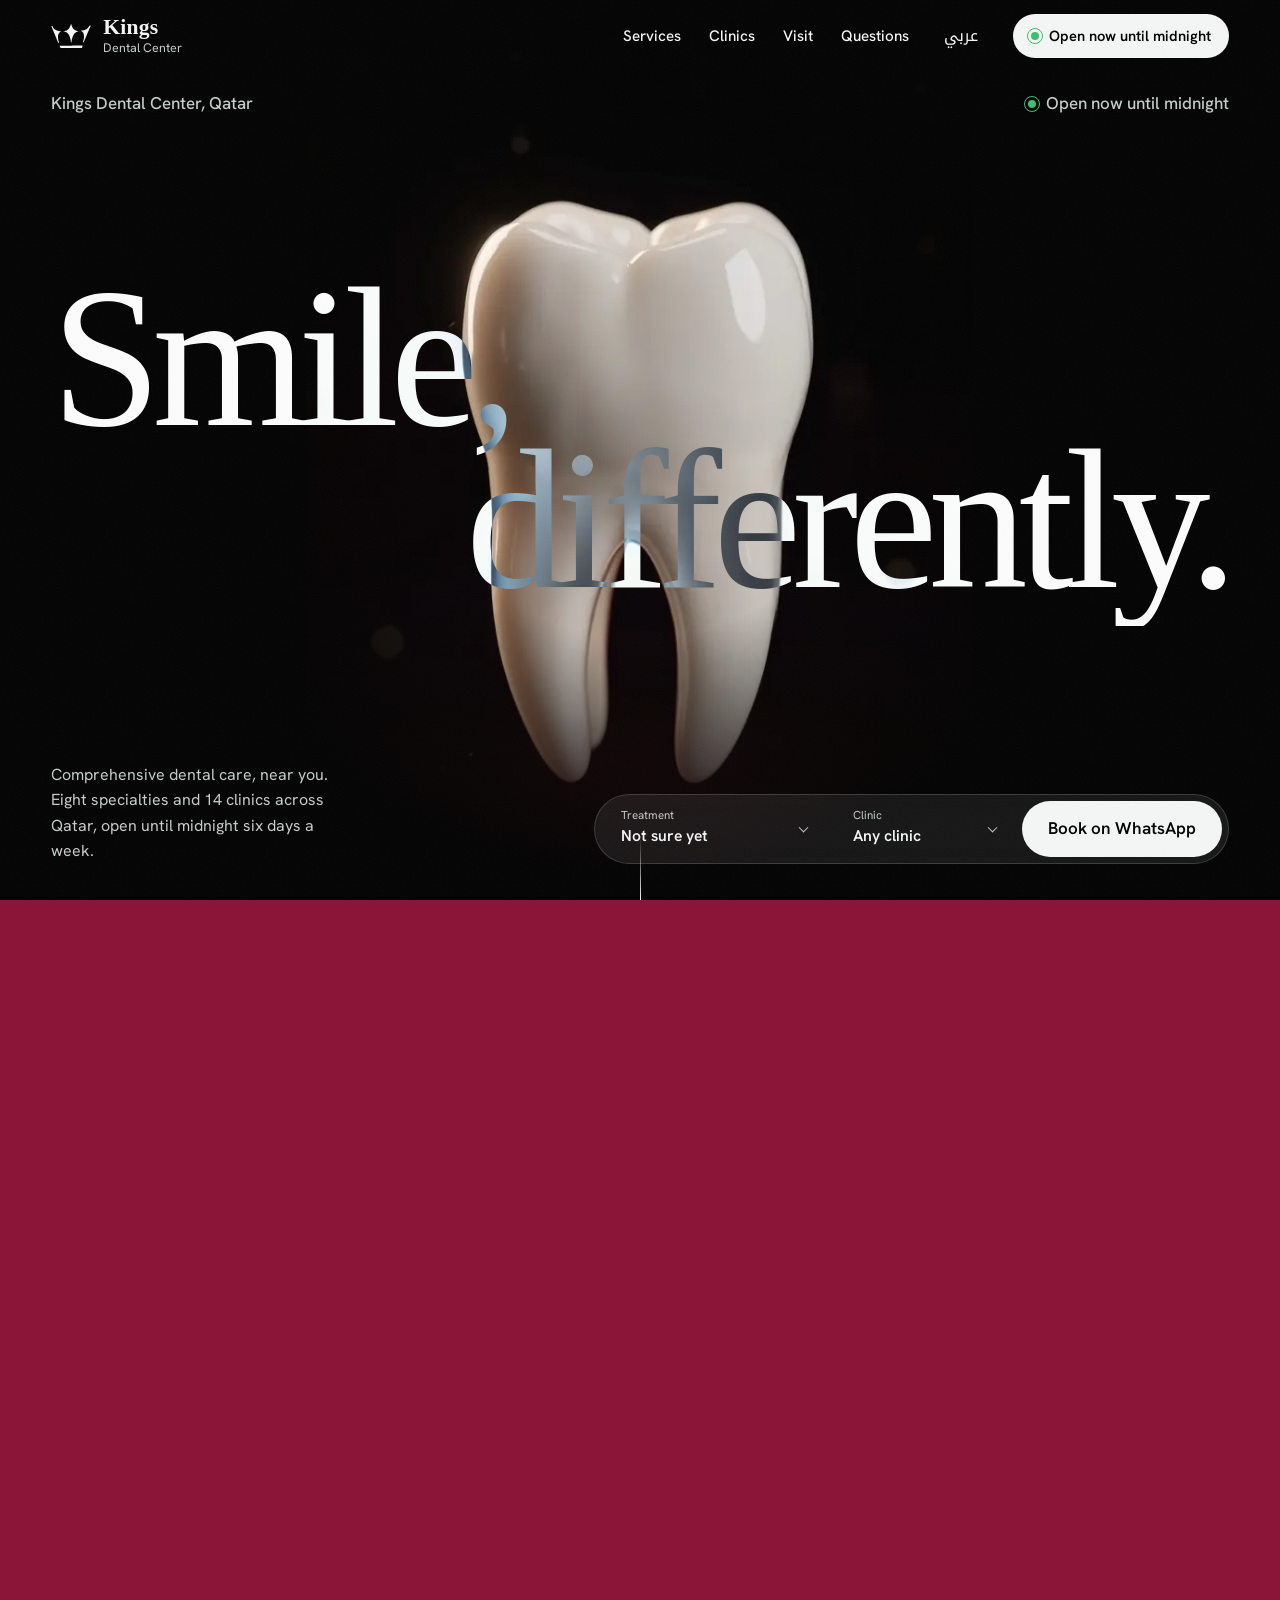
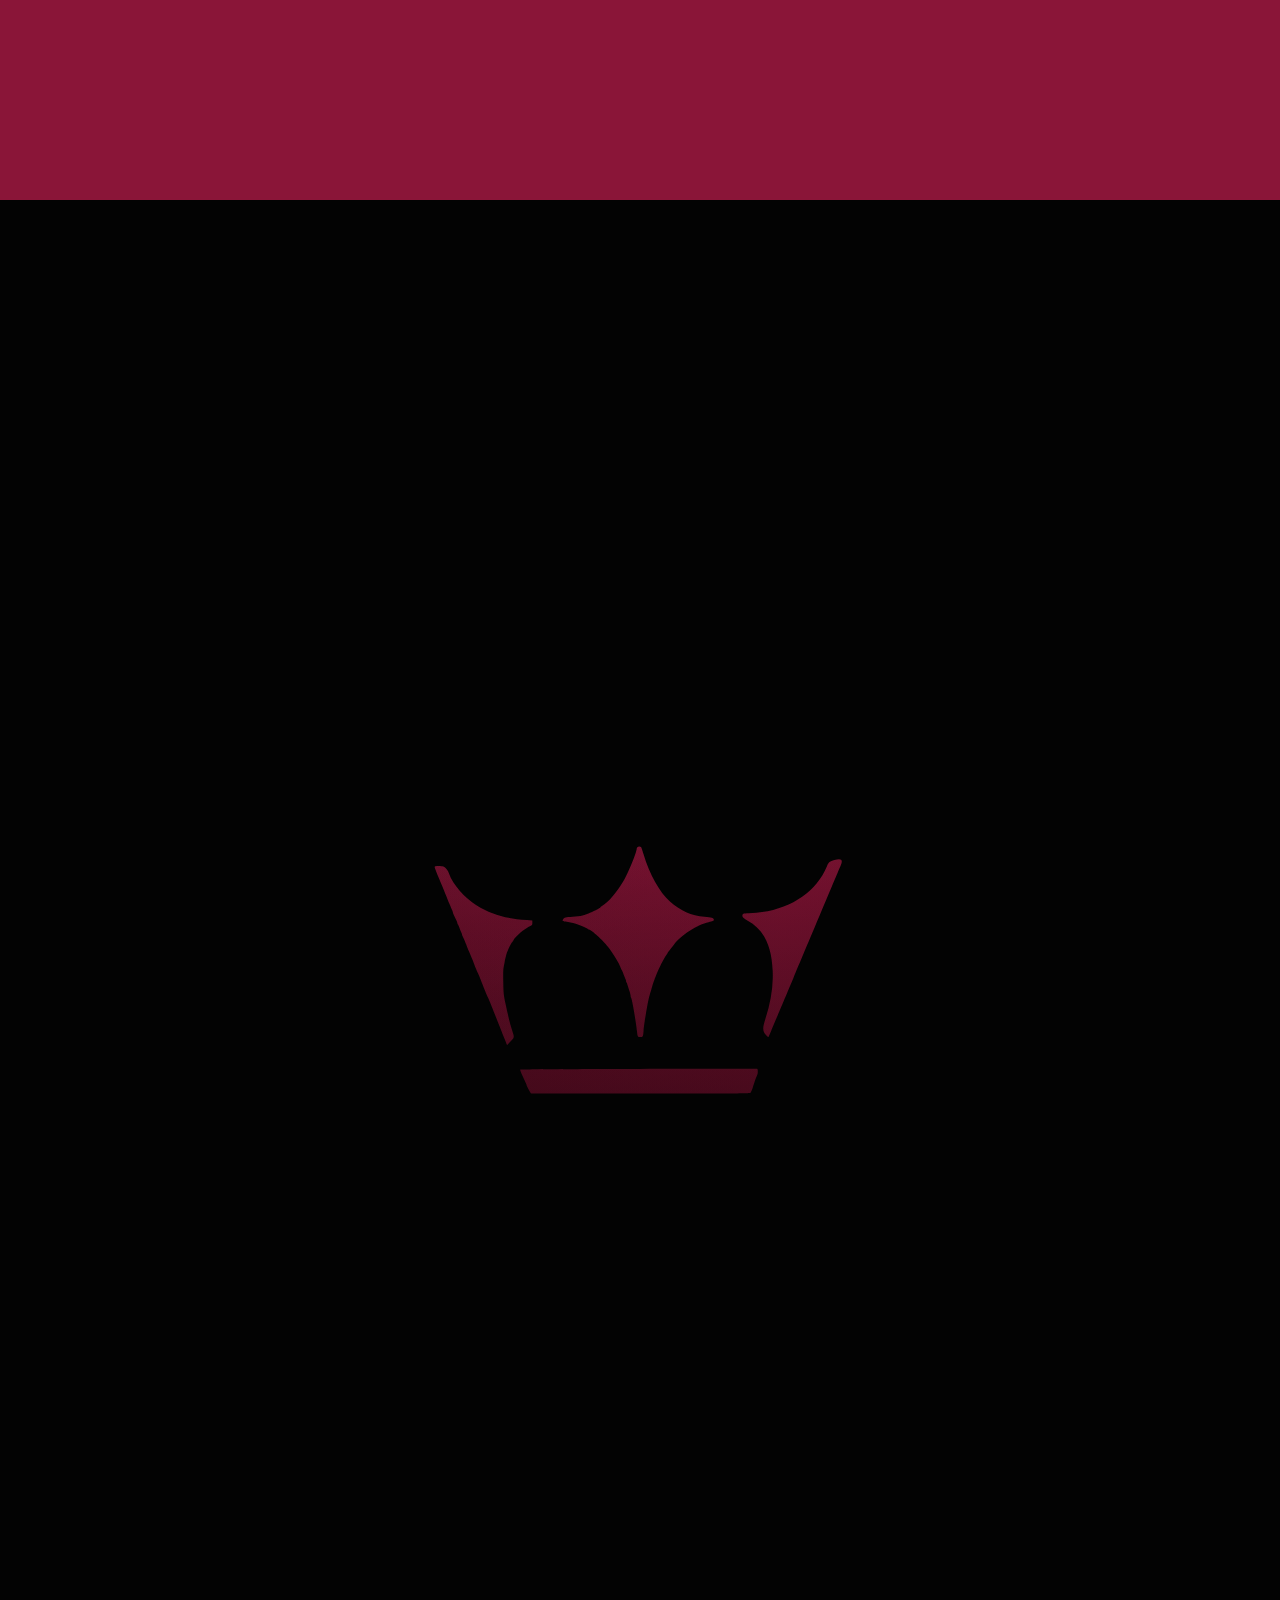
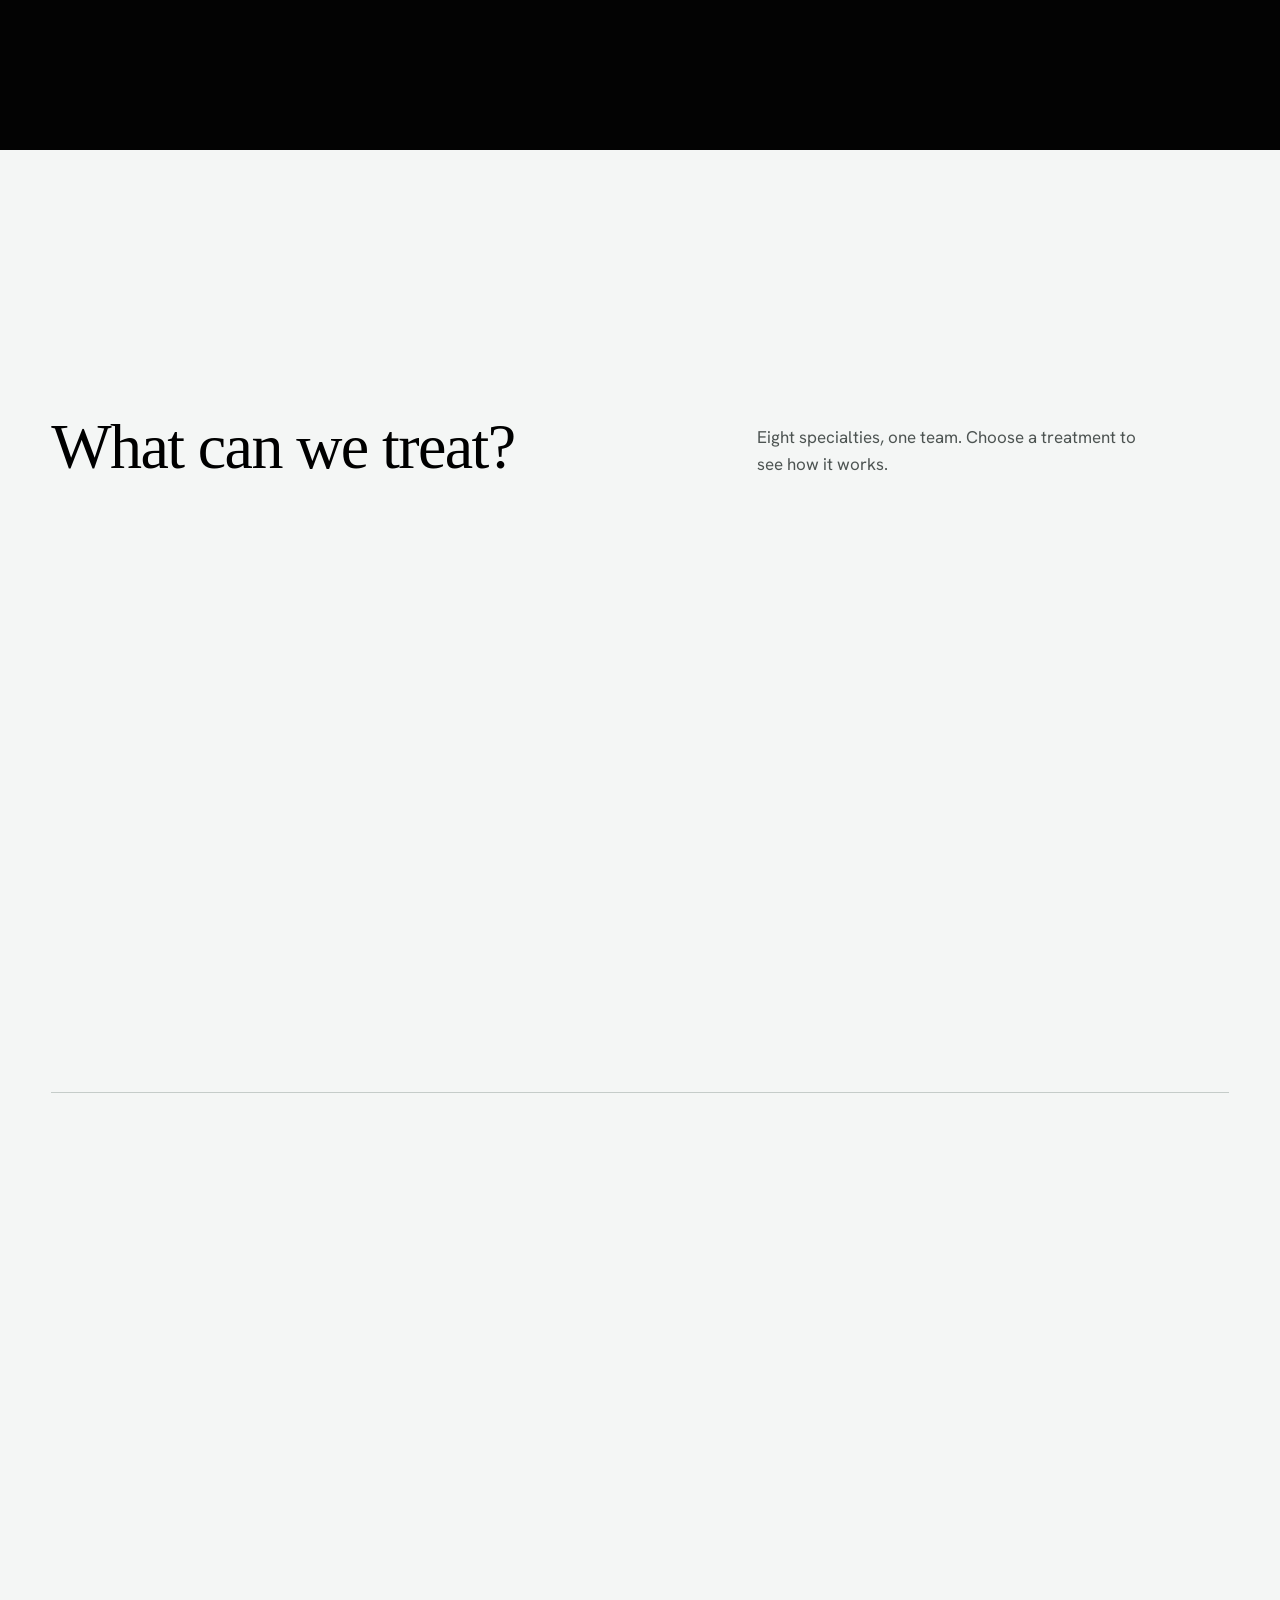
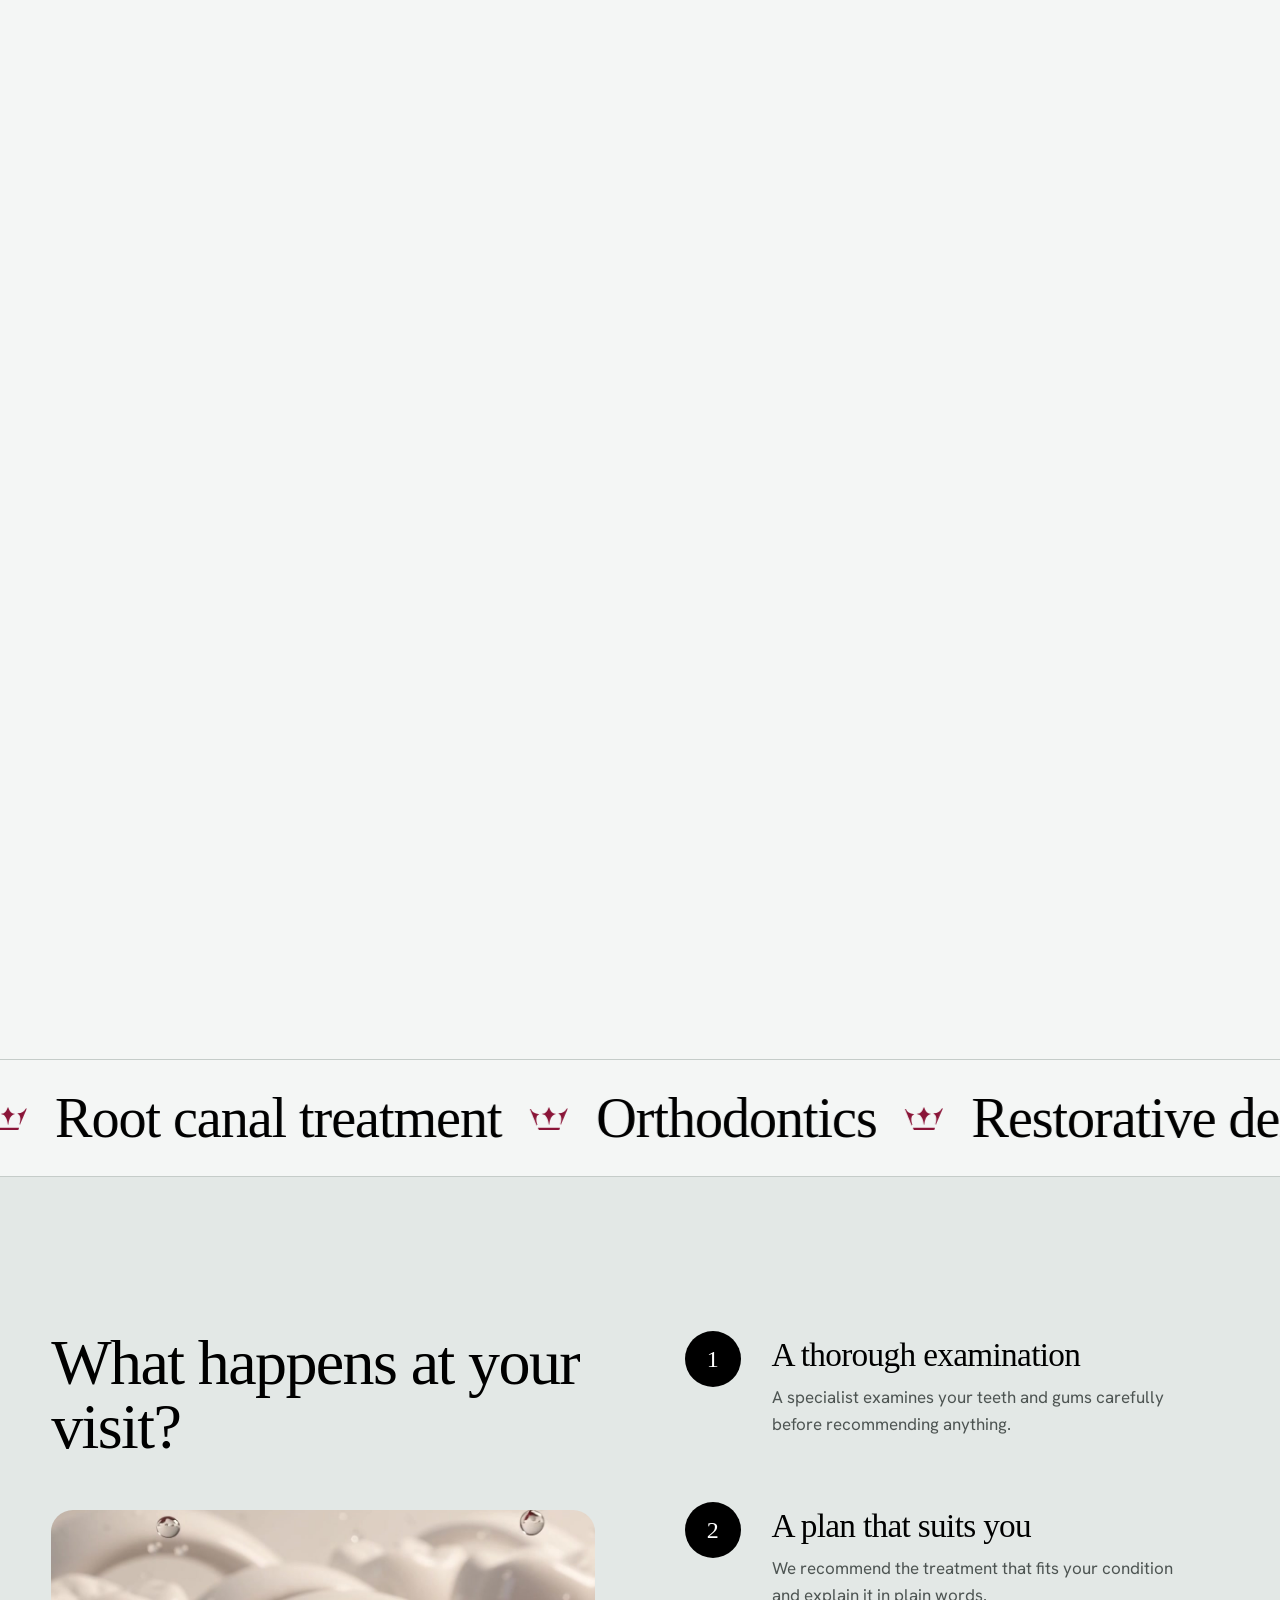
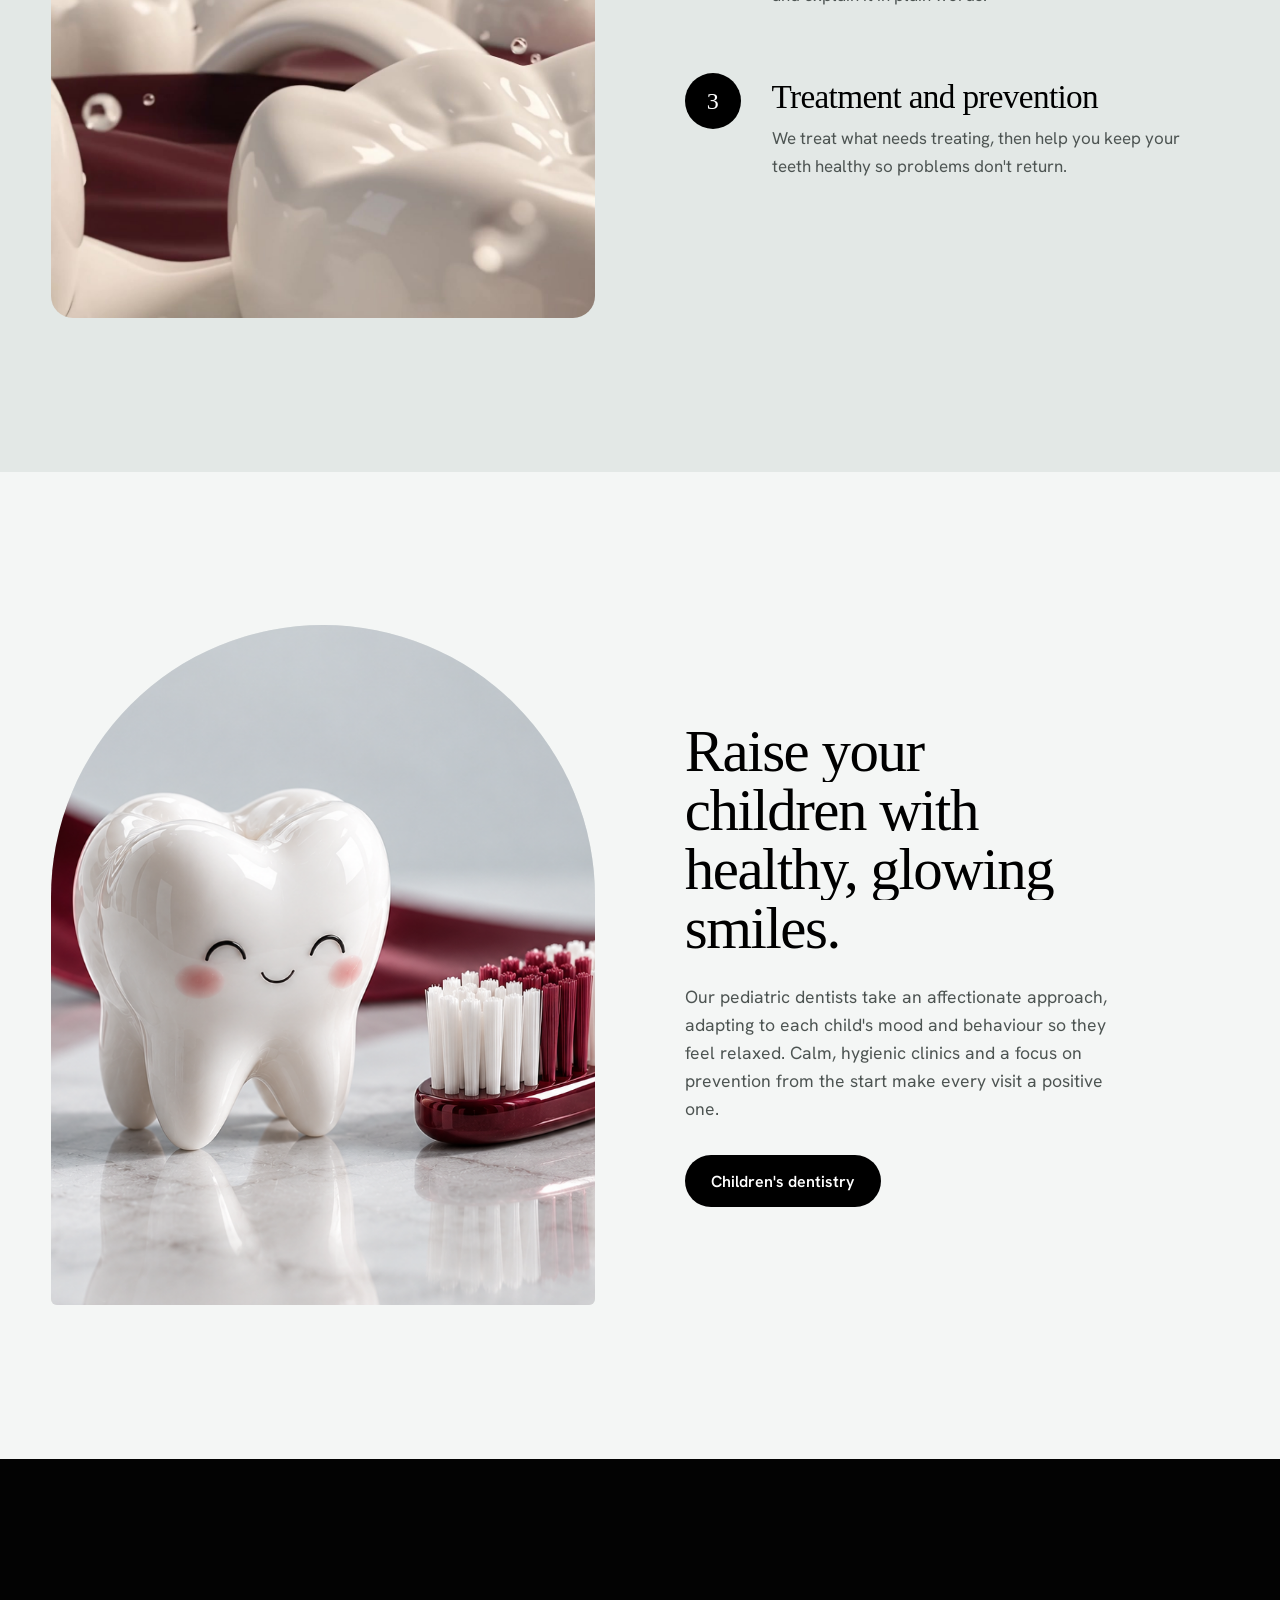
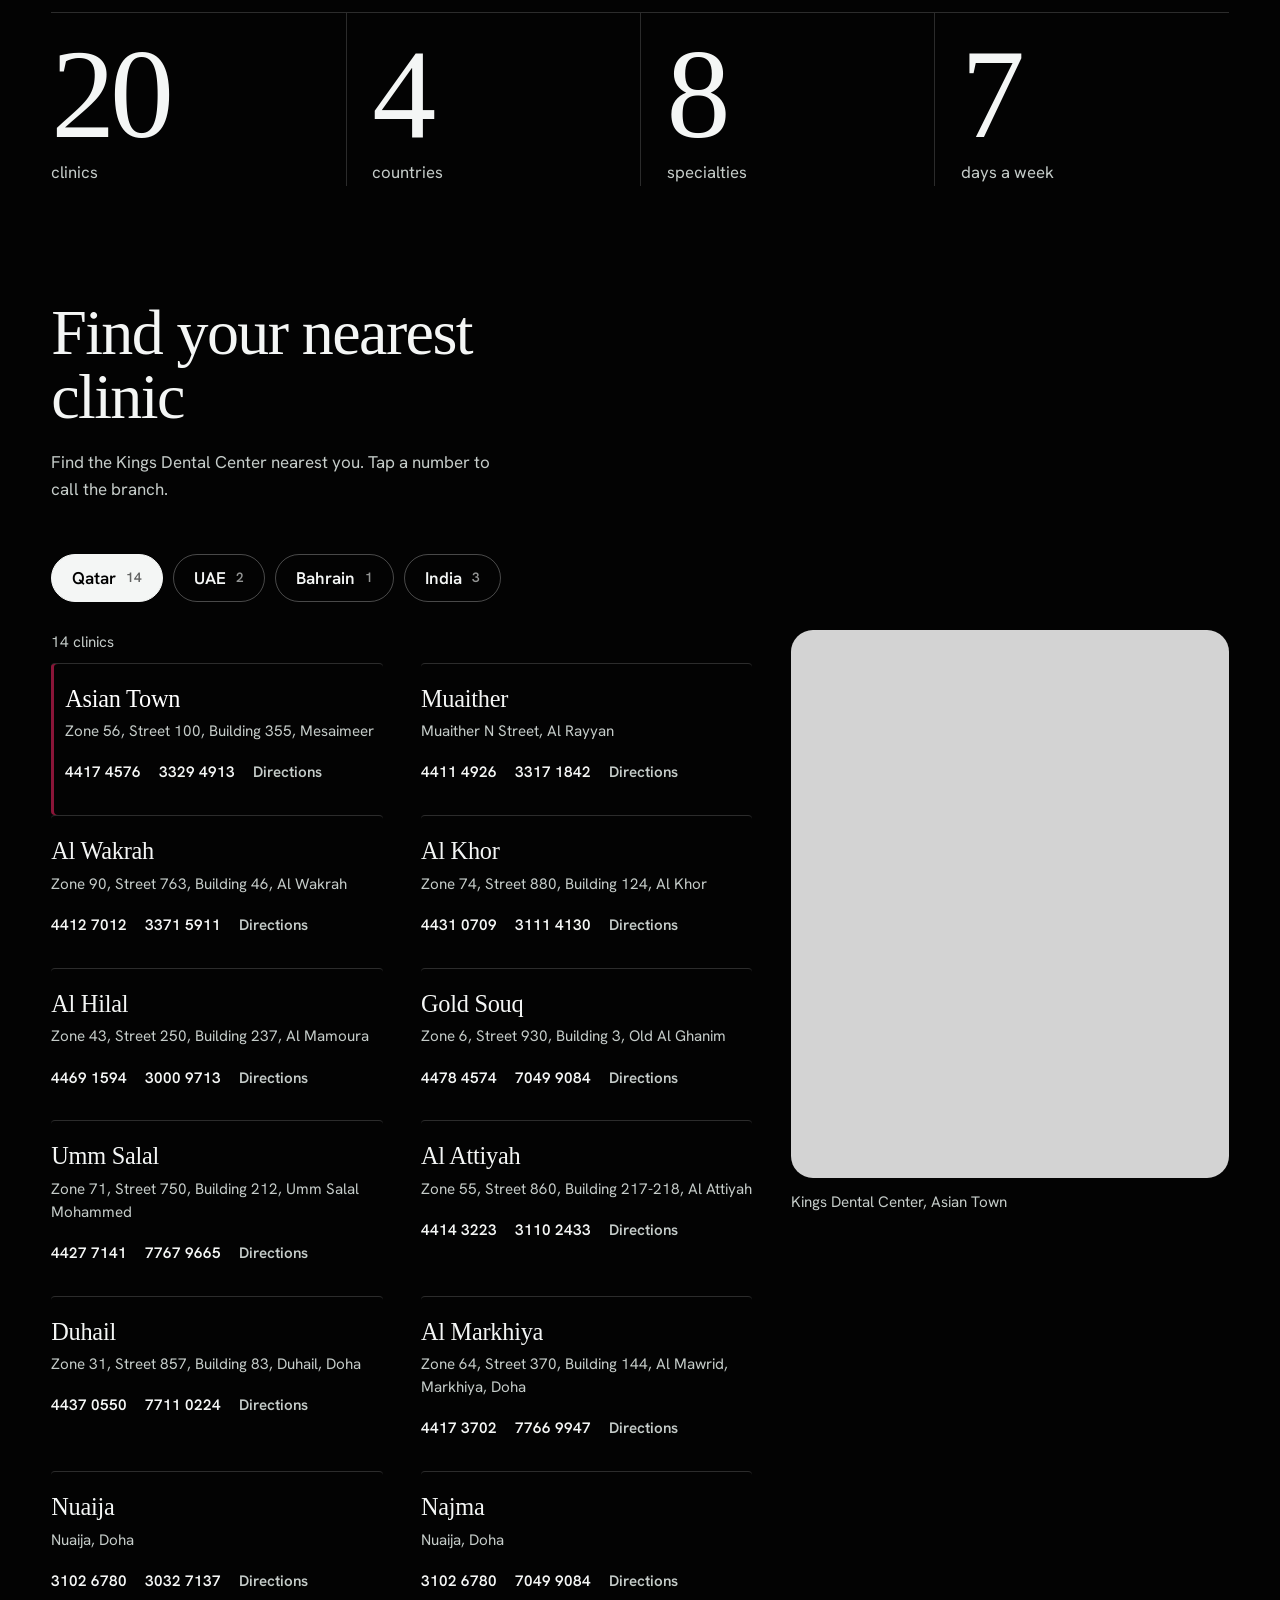
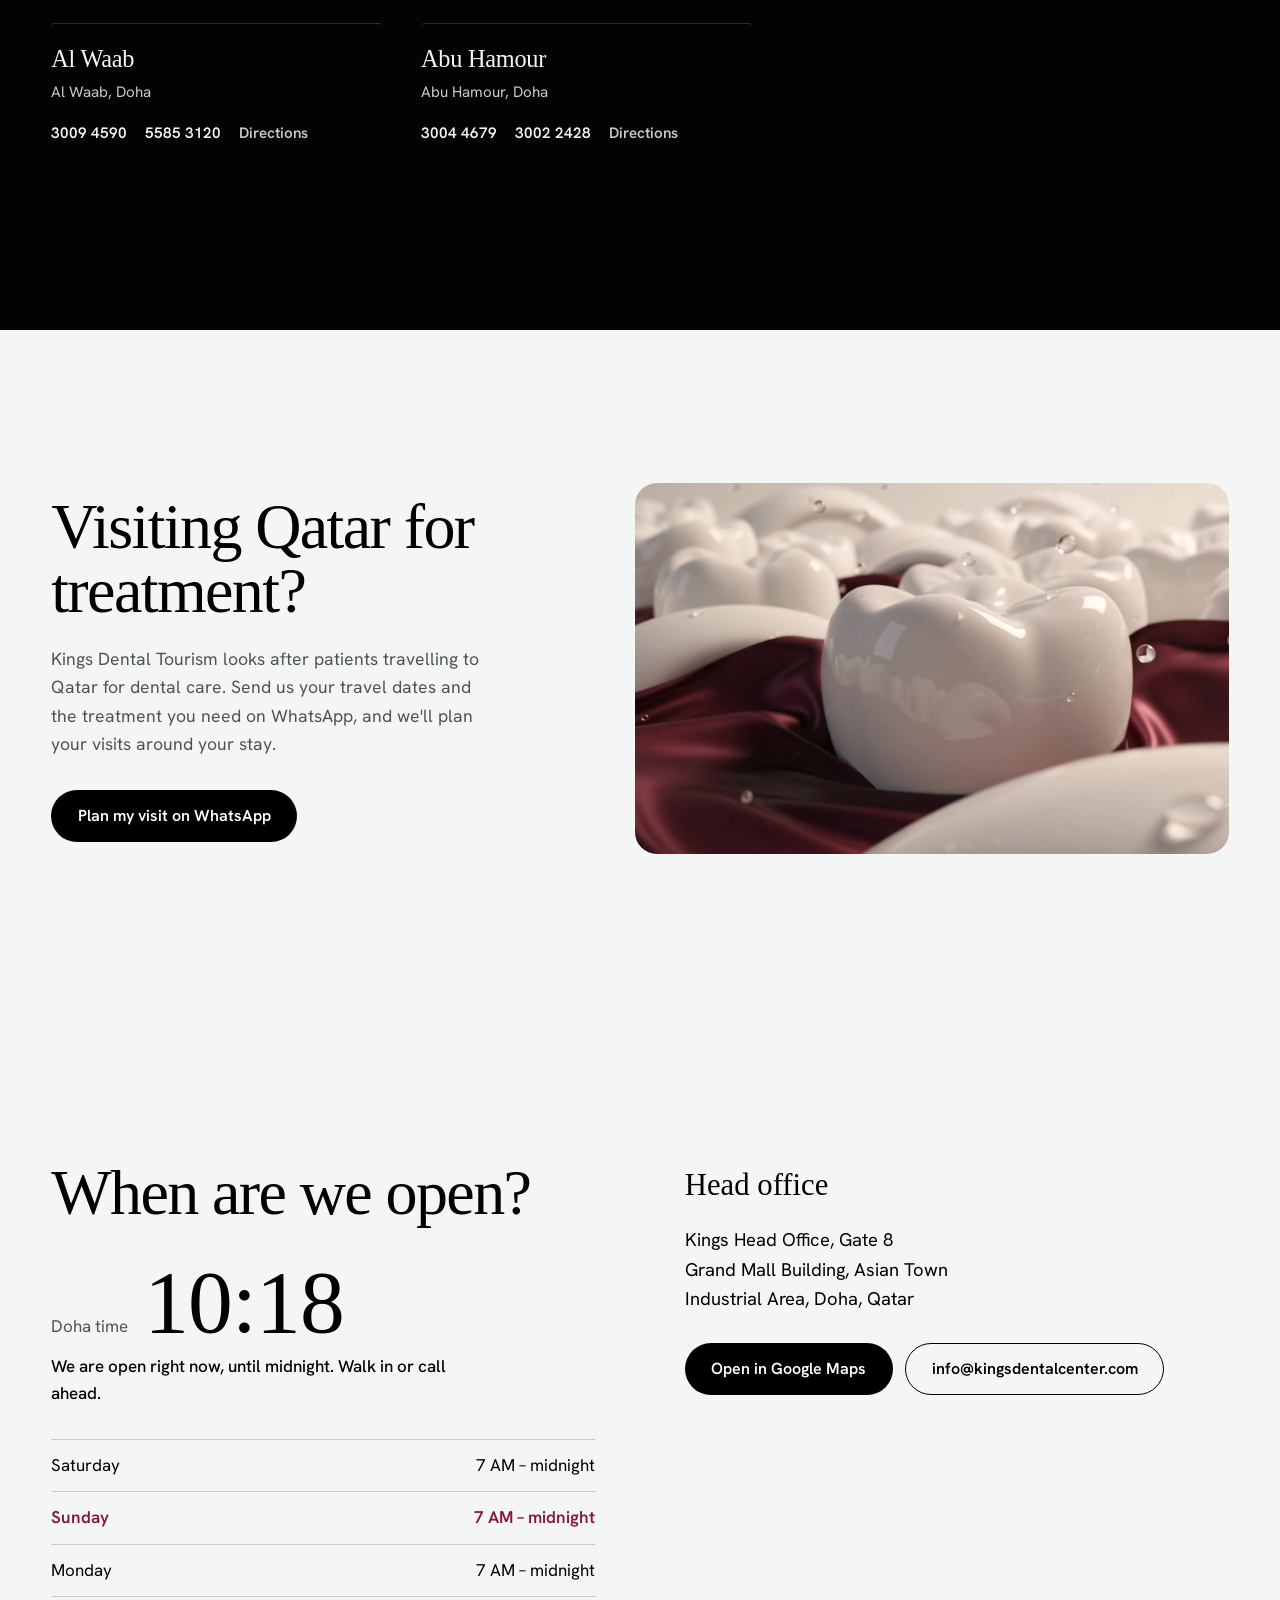
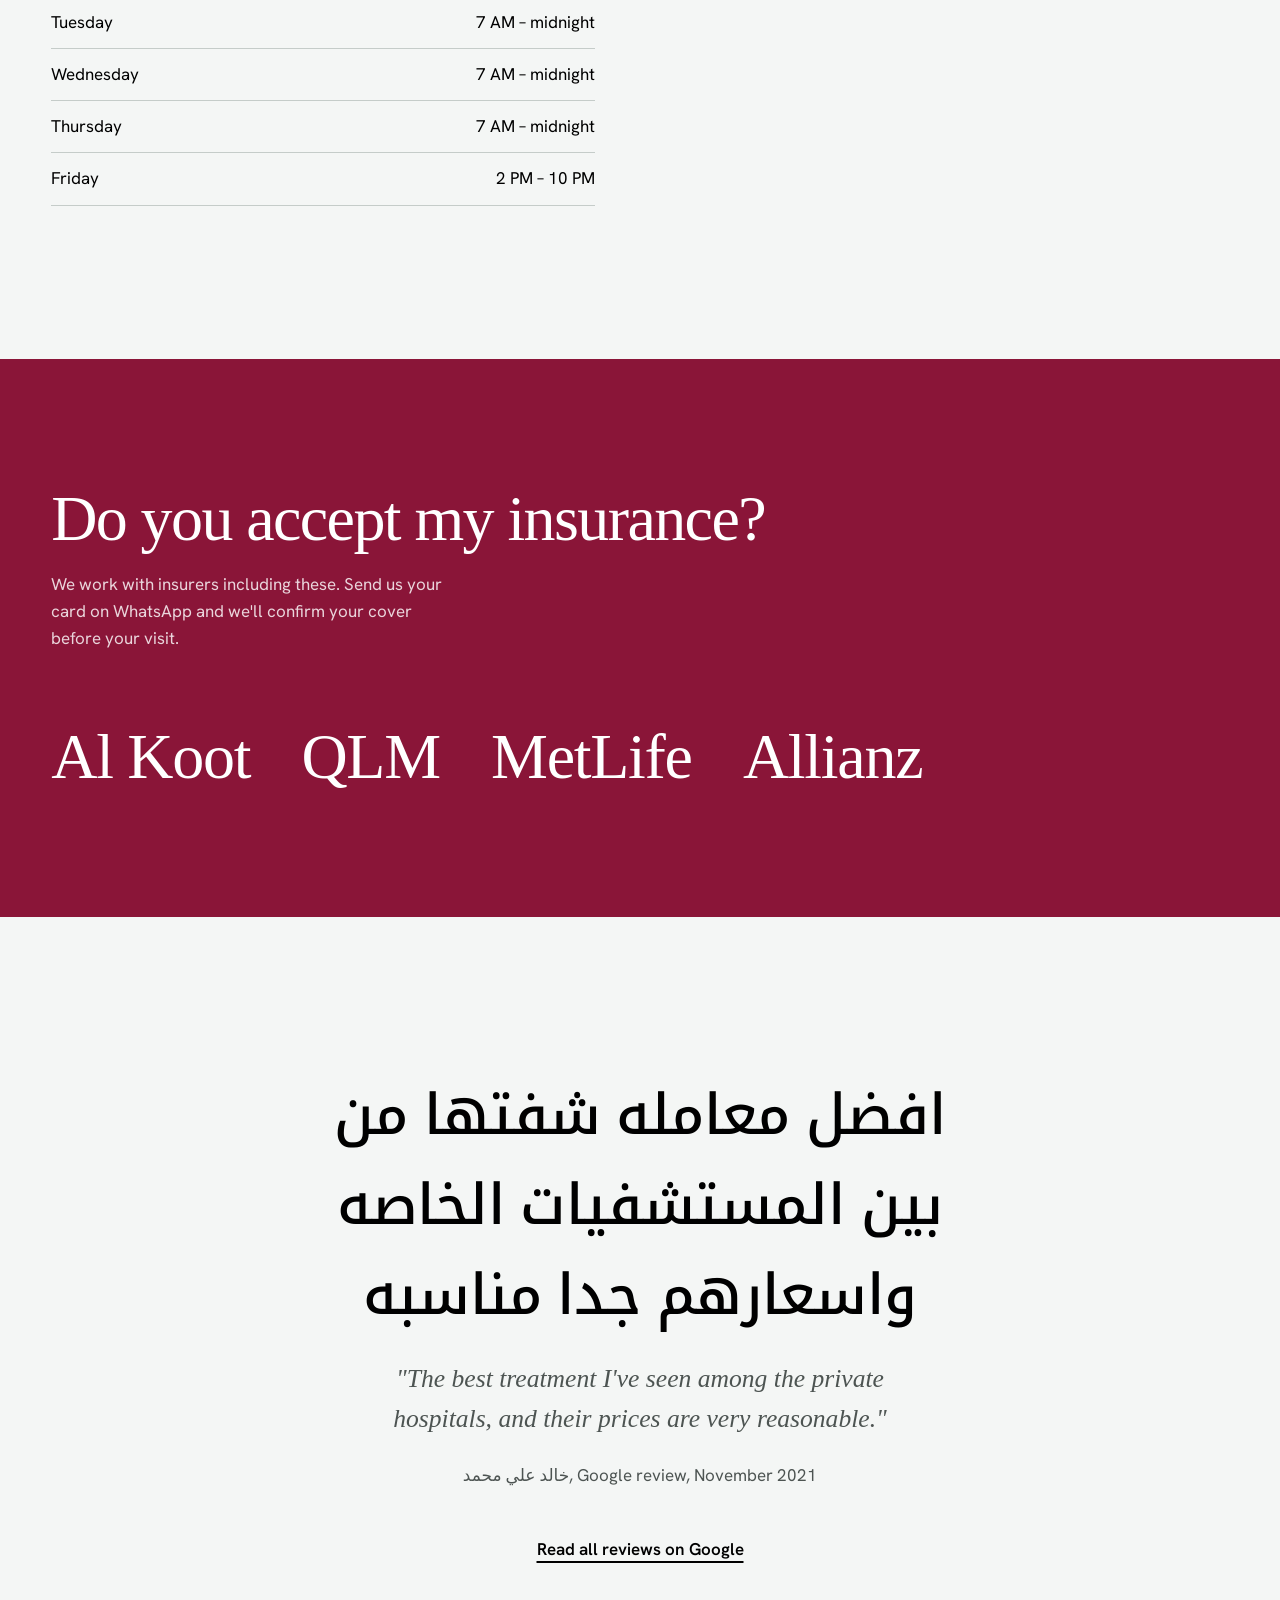
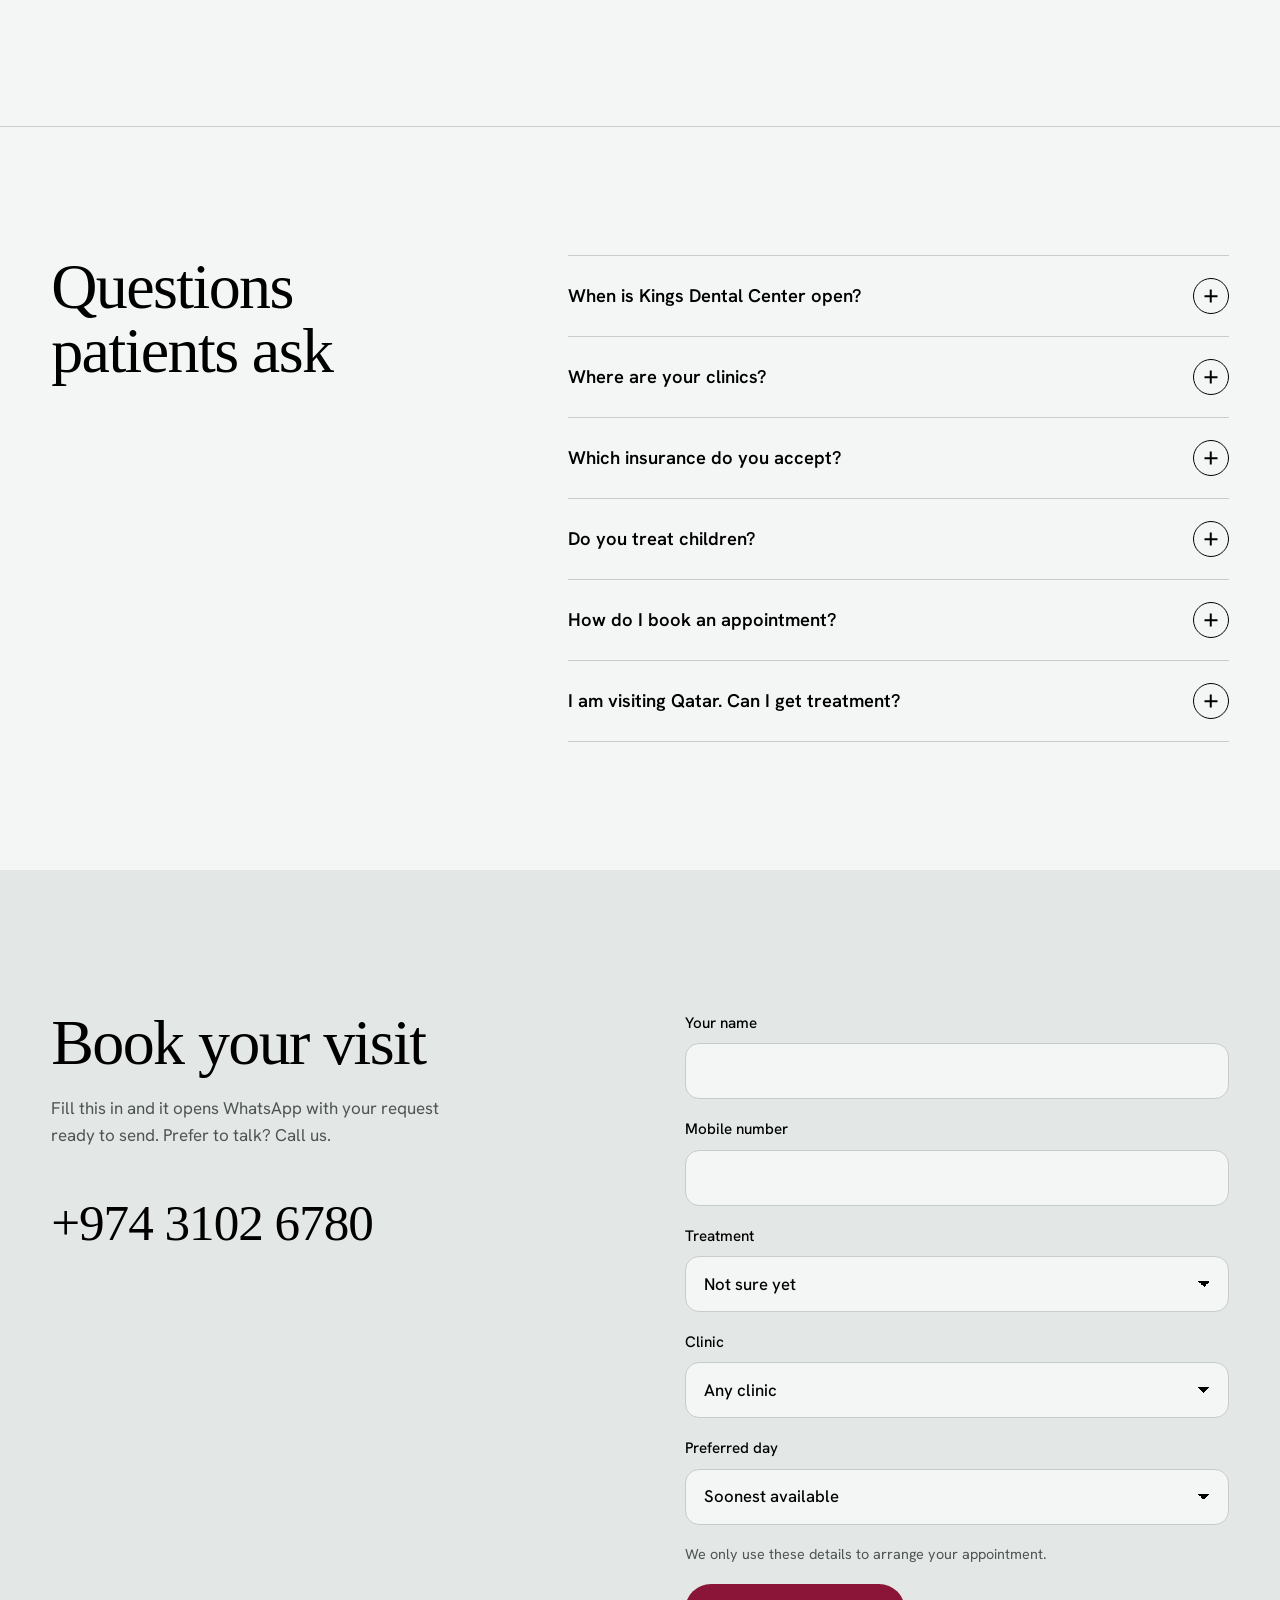
==== site/index.html @ 64ef90d0 "Cinematic scroll hero, menu, page transitions and new sections - Hero: tooth turns frame-by-frame wi" ====
<!doctype html>
<html lang="en" dir="ltr">
<head>
<meta charset="utf-8">
<meta name="viewport" content="width=device-width, initial-scale=1, viewport-fit=cover">
<title>Kings Dental Center | Dental Clinics in Doha, Qatar</title>
<meta name="description" content="Kings Dental Center: 14 dental clinics across Qatar for root canal, orthodontics, implants, gum, cosmetic, children&#x27;s and preventive care. Open until midnight.">
<link rel="canonical" href="https://kingsdentalcenter.com/">
<meta name="theme-color" content="#F4F6F5">
<meta property="og:title" content="Kings Dental Center | Dental Clinics in Doha, Qatar">
<meta property="og:description" content="Kings Dental Center: 14 dental clinics across Qatar for root canal, orthodontics, implants, gum, cosmetic, children&#x27;s and preventive care. Open until midnight.">
<meta property="og:image" content="https://kingsdentalcenter.com/assets/img/og.jpg">
<meta property="og:type" content="website">
<link rel="icon" href="assets/logo/crown.svg" type="image/svg+xml">
<link rel="preload" href="fonts/bodoni-moda-latin-opsz-normal.woff2" as="font" type="font/woff2" crossorigin>
<link rel="preload" href="fonts/hanken-grotesk-latin-wght-normal.woff2" as="font" type="font/woff2" crossorigin>
<link rel="stylesheet" href="css/fonts.css?v=2c246ac7">
<link rel="stylesheet" href="css/style.css?v=5d440fe4">
<script type="application/ld+json">
{
 "@context": "https://schema.org",
 "@type": "Dentist",
 "name": "Kings Dental Center",
 "url": "https://kingsdentalcenter.com/",
 "telephone": "+974 3102 6780",
 "email": "info@kingsdentalcenter.com",
 "image": "https://kingsdentalcenter.com/assets/img/og.jpg",
 "address": {
  "@type": "PostalAddress",
  "streetAddress": "Kings Head Office, Gate 8, Grand Mall Building, Asian Town, Industrial Area",
  "addressLocality": "Doha",
  "addressCountry": "QA"
 },
 "openingHoursSpecification": [
  {
   "@type": "OpeningHoursSpecification",
   "dayOfWeek": [
    "Saturday",
    "Sunday",
    "Monday",
    "Tuesday",
    "Wednesday",
    "Thursday"
   ],
   "opens": "07:00",
   "closes": "23:59"
  },
  {
   "@type": "OpeningHoursSpecification",
   "dayOfWeek": "Friday",
   "opens": "14:00",
   "closes": "22:00"
  }
 ],
 "sameAs": [
  "https://www.instagram.com/kingsdentalcenter/",
  "https://www.facebook.com/kingsdentalqatar/"
 ]
}
</script>
<script>document.documentElement.classList.add('js');try{if(localStorage.getItem('kdc-lang')==='ar'){document.documentElement.lang='ar';document.documentElement.dir='rtl'}}catch(e){}</script>
</head>
<body data-page="home" data-root="">
<a class="skip" href="#main" data-i18n="skip">Skip to content</a>
<div class="loader" aria-hidden="true"><svg class="loader__crown" viewBox="100 228 815 492"><path d="M 506.200 232.200 C 505.540 232.860, 505 233.992, 505 234.715 C 505 241.959, 488.695 282.016, 478.853 298.952 C 466.573 320.082, 448.019 341.889, 437.949 347.026 C 435.912 348.065, 433.997 349.567, 433.691 350.363 C 432.805 352.672, 407.015 364.705, 398.372 366.841 C 394.042 367.912, 385.325 369.053, 379 369.377 C 364.981 370.096, 361.927 370.883, 360.027 374.265 C 358.055 377.773, 358.189 377.844, 370.117 379.567 C 381.223 381.171, 400.668 387.928, 407.479 392.551 C 409.465 393.898, 411.319 395, 411.599 395 C 415.501 395, 437.967 415.408, 448.257 428.299 C 458.174 440.724, 471.249 462.316, 473.509 470 C 473.914 471.375, 474.738 473.115, 475.341 473.866 C 476.448 475.245, 477.511 477.783, 480.421 486 C 481.297 488.475, 482.461 491.281, 483.007 492.236 C 483.553 493.191, 484 494.852, 484 495.927 C 484 497.002, 484.398 498.128, 484.885 498.429 C 485.371 498.729, 486.019 500.219, 486.323 501.738 C 486.627 503.257, 488.254 508.534, 489.938 513.464 C 491.622 518.393, 493 523.591, 493 525.014 C 493 526.436, 493.411 528.028, 493.914 528.550 C 495.699 530.406, 503.995 577.679, 505.575 595 C 506.477 604.886, 507.127 606, 512 606 C 516.925 606, 517.551 604.882, 518.440 594.500 C 519.969 576.650, 527.400 532.595, 530.417 523.500 C 531.147 521.300, 532.449 517.025, 533.312 514 C 537.986 497.604, 538.195 496.985, 543.995 482.500 C 548.230 471.924, 559.629 449.082, 561.960 446.500 C 562.953 445.400, 564.457 443.150, 565.302 441.500 C 566.146 439.850, 568.786 436.170, 571.169 433.323 C 573.551 430.475, 576.850 426.260, 578.500 423.956 C 591.583 405.685, 625.468 383.710, 646.344 379.957 C 655.280 378.351, 657.196 377.398, 656.818 374.750 C 656.329 371.321, 652.386 370.099, 638.378 369.038 C 612.928 367.110, 590.293 357.120, 570.422 339.047 C 549.505 320.023, 530.220 285.499, 518.447 246 C 516.398 239.125, 514.279 232.938, 513.738 232.250 C 512.487 230.659, 507.772 230.628, 506.200 232.200 M 894.081 257.588 C 885.257 259.961, 882.670 262.114, 879.489 269.735 C 856.253 325.396, 799.085 359.780, 725.382 362.423 C 714.281 362.822, 713.047 363.336, 713.015 367.576 C 712.996 370.192, 715.881 372.780, 723.500 376.978 C 755.191 394.443, 770.645 425.582, 772.643 476 C 773.854 506.554, 769.126 537.247, 758.048 570.736 C 753.636 584.073, 752.959 591.005, 755.539 596.440 C 757.084 599.698, 763.629 606.738, 764.362 605.932 C 764.578 605.694, 767.018 600.100, 769.786 593.500 C 777.086 576.089, 793.326 537.448, 813.285 490 C 822.886 467.175, 847.265 409.125, 867.460 361 C 887.655 312.875, 905.263 271.083, 906.589 268.129 C 911.613 256.936, 907.959 253.857, 894.081 257.588 M 108.338 269.999 C 106.236 270.846, 106.464 271.555, 116.634 295.685 C 122.386 309.333, 128.659 324.676, 130.574 329.780 C 132.489 334.884, 135.009 341.184, 136.174 343.780 C 137.339 346.376, 138.718 349.625, 139.239 351 C 139.759 352.375, 140.818 354.774, 141.593 356.331 C 142.367 357.888, 143 359.639, 143 360.222 C 143 361.229, 144.250 364.111, 149.633 375.514 C 150.935 378.272, 152 381.283, 152 382.205 C 152 383.127, 152.415 384.138, 152.921 384.451 C 153.428 384.764, 154.601 387.154, 155.527 389.760 C 157.552 395.459, 158.930 398.904, 160.117 401.236 C 160.603 402.191, 161 403.476, 161 404.091 C 161 404.706, 162.171 407.525, 163.602 410.355 C 165.033 413.185, 167.516 419.100, 169.121 423.500 C 170.725 427.900, 172.456 432.400, 172.966 433.500 C 176.299 440.682, 180.001 449.348, 181.939 454.500 C 183.180 457.800, 184.559 461.400, 185.004 462.500 C 185.450 463.600, 186.482 466.300, 187.300 468.500 C 188.117 470.700, 190.342 475.875, 192.244 480 C 194.147 484.125, 196.730 490.200, 197.985 493.500 C 199.241 496.800, 200.718 500.625, 201.268 502 C 201.818 503.375, 202.607 505.400, 203.022 506.500 C 203.732 508.381, 207.865 518.469, 210.192 524 C 210.770 525.375, 211.856 527.681, 212.604 529.124 C 213.352 530.567, 221.883 551.705, 231.561 576.097 C 241.240 600.490, 249.392 620.825, 249.677 621.286 C 249.962 621.747, 251.167 620.859, 252.355 619.312 C 253.543 617.765, 256.424 614.640, 258.757 612.368 C 263.853 607.405, 264.047 605.412, 260.460 594.925 C 256.431 583.144, 252.382 567.203, 247.398 543.500 C 242.827 521.760, 242.767 521.223, 242.277 498 C 241.938 481.955, 242.154 472.755, 242.959 469 C 243.607 465.975, 244.525 461.250, 244.999 458.500 C 246.214 451.449, 248.591 441.913, 249.983 438.500 C 252.952 431.222, 257.924 421.218, 259.212 419.931 C 260.053 419.090, 261.440 417.051, 262.294 415.399 C 266.447 407.368, 284.023 392.712, 296.500 386.876 C 299.179 385.623, 299.500 384.993, 299.500 380.987 L 299.500 376.500 289.093 375.757 C 245.886 372.670, 219.899 365.049, 189.403 346.521 C 167.021 332.923, 142.049 304.107, 135.629 284.468 C 133.608 278.287, 128.748 272.211, 124.357 270.376 C 120.714 268.854, 111.703 268.642, 108.338 269.999 M 508.548 668.742 C 380.974 668.886, 276.226 669.374, 275.773 669.827 C 274.944 670.656, 276.914 675.605, 284.094 690.729 C 286.242 695.256, 288 699.256, 288 699.618 C 288 701.581, 296.211 717.001, 297.260 717.007 C 297.942 717.011, 394.986 717.014, 512.914 717.014 C 706.647 717.014, 727.495 716.862, 729.068 715.439 C 730.025 714.572, 732.038 709.957, 733.541 705.182 C 735.044 700.407, 736.845 694.700, 737.542 692.500 C 738.820 688.470, 740.448 684.249, 742.197 680.430 C 743.856 676.808, 743.720 668.577, 742 668.525 C 741.175 668.500, 636.122 668.598, 508.548 668.742" fill-rule="evenodd"/></svg></div><script>setTimeout(function(){var l=document.querySelector(".loader");if(l){l.remove();document.documentElement.classList.remove("lenis-stopped")}},5000)</script>
<header class="bar">
  <div class="bar__in wrap">
    <a class="brand" href="#top" aria-label="Kings Dental Center, home">
      <svg class="brand__crown" viewBox="100 228 815 492" aria-hidden="true"><path d="M 506.200 232.200 C 505.540 232.860, 505 233.992, 505 234.715 C 505 241.959, 488.695 282.016, 478.853 298.952 C 466.573 320.082, 448.019 341.889, 437.949 347.026 C 435.912 348.065, 433.997 349.567, 433.691 350.363 C 432.805 352.672, 407.015 364.705, 398.372 366.841 C 394.042 367.912, 385.325 369.053, 379 369.377 C 364.981 370.096, 361.927 370.883, 360.027 374.265 C 358.055 377.773, 358.189 377.844, 370.117 379.567 C 381.223 381.171, 400.668 387.928, 407.479 392.551 C 409.465 393.898, 411.319 395, 411.599 395 C 415.501 395, 437.967 415.408, 448.257 428.299 C 458.174 440.724, 471.249 462.316, 473.509 470 C 473.914 471.375, 474.738 473.115, 475.341 473.866 C 476.448 475.245, 477.511 477.783, 480.421 486 C 481.297 488.475, 482.461 491.281, 483.007 492.236 C 483.553 493.191, 484 494.852, 484 495.927 C 484 497.002, 484.398 498.128, 484.885 498.429 C 485.371 498.729, 486.019 500.219, 486.323 501.738 C 486.627 503.257, 488.254 508.534, 489.938 513.464 C 491.622 518.393, 493 523.591, 493 525.014 C 493 526.436, 493.411 528.028, 493.914 528.550 C 495.699 530.406, 503.995 577.679, 505.575 595 C 506.477 604.886, 507.127 606, 512 606 C 516.925 606, 517.551 604.882, 518.440 594.500 C 519.969 576.650, 527.400 532.595, 530.417 523.500 C 531.147 521.300, 532.449 517.025, 533.312 514 C 537.986 497.604, 538.195 496.985, 543.995 482.500 C 548.230 471.924, 559.629 449.082, 561.960 446.500 C 562.953 445.400, 564.457 443.150, 565.302 441.500 C 566.146 439.850, 568.786 436.170, 571.169 433.323 C 573.551 430.475, 576.850 426.260, 578.500 423.956 C 591.583 405.685, 625.468 383.710, 646.344 379.957 C 655.280 378.351, 657.196 377.398, 656.818 374.750 C 656.329 371.321, 652.386 370.099, 638.378 369.038 C 612.928 367.110, 590.293 357.120, 570.422 339.047 C 549.505 320.023, 530.220 285.499, 518.447 246 C 516.398 239.125, 514.279 232.938, 513.738 232.250 C 512.487 230.659, 507.772 230.628, 506.200 232.200 M 894.081 257.588 C 885.257 259.961, 882.670 262.114, 879.489 269.735 C 856.253 325.396, 799.085 359.780, 725.382 362.423 C 714.281 362.822, 713.047 363.336, 713.015 367.576 C 712.996 370.192, 715.881 372.780, 723.500 376.978 C 755.191 394.443, 770.645 425.582, 772.643 476 C 773.854 506.554, 769.126 537.247, 758.048 570.736 C 753.636 584.073, 752.959 591.005, 755.539 596.440 C 757.084 599.698, 763.629 606.738, 764.362 605.932 C 764.578 605.694, 767.018 600.100, 769.786 593.500 C 777.086 576.089, 793.326 537.448, 813.285 490 C 822.886 467.175, 847.265 409.125, 867.460 361 C 887.655 312.875, 905.263 271.083, 906.589 268.129 C 911.613 256.936, 907.959 253.857, 894.081 257.588 M 108.338 269.999 C 106.236 270.846, 106.464 271.555, 116.634 295.685 C 122.386 309.333, 128.659 324.676, 130.574 329.780 C 132.489 334.884, 135.009 341.184, 136.174 343.780 C 137.339 346.376, 138.718 349.625, 139.239 351 C 139.759 352.375, 140.818 354.774, 141.593 356.331 C 142.367 357.888, 143 359.639, 143 360.222 C 143 361.229, 144.250 364.111, 149.633 375.514 C 150.935 378.272, 152 381.283, 152 382.205 C 152 383.127, 152.415 384.138, 152.921 384.451 C 153.428 384.764, 154.601 387.154, 155.527 389.760 C 157.552 395.459, 158.930 398.904, 160.117 401.236 C 160.603 402.191, 161 403.476, 161 404.091 C 161 404.706, 162.171 407.525, 163.602 410.355 C 165.033 413.185, 167.516 419.100, 169.121 423.500 C 170.725 427.900, 172.456 432.400, 172.966 433.500 C 176.299 440.682, 180.001 449.348, 181.939 454.500 C 183.180 457.800, 184.559 461.400, 185.004 462.500 C 185.450 463.600, 186.482 466.300, 187.300 468.500 C 188.117 470.700, 190.342 475.875, 192.244 480 C 194.147 484.125, 196.730 490.200, 197.985 493.500 C 199.241 496.800, 200.718 500.625, 201.268 502 C 201.818 503.375, 202.607 505.400, 203.022 506.500 C 203.732 508.381, 207.865 518.469, 210.192 524 C 210.770 525.375, 211.856 527.681, 212.604 529.124 C 213.352 530.567, 221.883 551.705, 231.561 576.097 C 241.240 600.490, 249.392 620.825, 249.677 621.286 C 249.962 621.747, 251.167 620.859, 252.355 619.312 C 253.543 617.765, 256.424 614.640, 258.757 612.368 C 263.853 607.405, 264.047 605.412, 260.460 594.925 C 256.431 583.144, 252.382 567.203, 247.398 543.500 C 242.827 521.760, 242.767 521.223, 242.277 498 C 241.938 481.955, 242.154 472.755, 242.959 469 C 243.607 465.975, 244.525 461.250, 244.999 458.500 C 246.214 451.449, 248.591 441.913, 249.983 438.500 C 252.952 431.222, 257.924 421.218, 259.212 419.931 C 260.053 419.090, 261.440 417.051, 262.294 415.399 C 266.447 407.368, 284.023 392.712, 296.500 386.876 C 299.179 385.623, 299.500 384.993, 299.500 380.987 L 299.500 376.500 289.093 375.757 C 245.886 372.670, 219.899 365.049, 189.403 346.521 C 167.021 332.923, 142.049 304.107, 135.629 284.468 C 133.608 278.287, 128.748 272.211, 124.357 270.376 C 120.714 268.854, 111.703 268.642, 108.338 269.999 M 508.548 668.742 C 380.974 668.886, 276.226 669.374, 275.773 669.827 C 274.944 670.656, 276.914 675.605, 284.094 690.729 C 286.242 695.256, 288 699.256, 288 699.618 C 288 701.581, 296.211 717.001, 297.260 717.007 C 297.942 717.011, 394.986 717.014, 512.914 717.014 C 706.647 717.014, 727.495 716.862, 729.068 715.439 C 730.025 714.572, 732.038 709.957, 733.541 705.182 C 735.044 700.407, 736.845 694.700, 737.542 692.500 C 738.820 688.470, 740.448 684.249, 742.197 680.430 C 743.856 676.808, 743.720 668.577, 742 668.525 C 741.175 668.500, 636.122 668.598, 508.548 668.742" fill-rule="evenodd"/></svg>
      <span class="brand__words"><span class="brand__name">Kings</span> <span class="brand__sub" data-i18n="brandSub">Dental Center</span></span>
    </a>
    <nav class="nav" aria-label="Main">
      <a href="#services" data-i18n="navServices">Services</a>
      <a href="#clinics" data-i18n="navClinics">Clinics</a>
      <a href="#visit" data-i18n="navVisit">Visit</a>
      <a href="#faq" data-i18n="navFaq">Questions</a>
    </nav>
    <button class="lang" type="button" data-lang-toggle lang="ar">عربي</button>
    <button class="burger" type="button" aria-expanded="false" aria-controls="menu" data-menu-btn><span class="burger__l"></span><span class="burger__l"></span><span class="visually-hidden" data-i18n="menu">Menu</span></button>
    <a class="status status--bar" href="tel:+97431026780" data-status>
      <span class="status__dot"></span>
      <span class="status__text" data-status-text>Call +974 3102 6780</span>
    </a>
  </div>
</header>

<!-- Full-screen menu -->
<div class="menu" id="menu" hidden data-menu>
  <div class="menu__in wrap">
    <nav class="menu__main" aria-label="Menu">
      <a href="#services" data-i18n="navServices">Services</a>
      <a href="#clinics" data-i18n="navClinics">Clinics</a>
      <a href="#visit" data-i18n="navVisit">Visit</a>
      <a href="#faq" data-i18n="navFaq">Questions</a>
      <a href="#book" data-i18n="ctaBook">Book a visit</a>
    </nav>
    <div class="menu__side">
      <p class="menu__h" data-i18n="footTreat">Treatments</p>
      <div class="menu__treat"><a href="treatments/root-canal.html" data-tname="root-canal">Root canal treatment</a>
      <a href="treatments/orthodontics.html" data-tname="orthodontics">Orthodontics</a>
      <a href="treatments/restorative.html" data-tname="restorative">Restorative dentistry</a>
      <a href="treatments/implants.html" data-tname="implants">Dental implants</a>
      <a href="treatments/gums.html" data-tname="gums">Gum disease treatment</a>
      <a href="treatments/cosmetic.html" data-tname="cosmetic">Cosmetic dentistry</a>
      <a href="treatments/children.html" data-tname="children">Children&#x27;s dentistry</a>
      <a href="treatments/preventive.html" data-tname="preventive">Preventive dentistry</a></div>
      <div class="menu__contact">
        <a class="btn btn--light" href="tel:+97431026780" dir="ltr">+974 3102 6780</a>
        <a class="btn btn--line-light" href="http://wa.me/97431026780" target="_blank" rel="noopener">WhatsApp</a>
      </div>
    </div>
  </div>
</div>

<!-- Page transition curtain -->
<div class="curtain" aria-hidden="true"><svg class="curtain__crown" viewBox="100 228 815 492"><path d="M 506.200 232.200 C 505.540 232.860, 505 233.992, 505 234.715 C 505 241.959, 488.695 282.016, 478.853 298.952 C 466.573 320.082, 448.019 341.889, 437.949 347.026 C 435.912 348.065, 433.997 349.567, 433.691 350.363 C 432.805 352.672, 407.015 364.705, 398.372 366.841 C 394.042 367.912, 385.325 369.053, 379 369.377 C 364.981 370.096, 361.927 370.883, 360.027 374.265 C 358.055 377.773, 358.189 377.844, 370.117 379.567 C 381.223 381.171, 400.668 387.928, 407.479 392.551 C 409.465 393.898, 411.319 395, 411.599 395 C 415.501 395, 437.967 415.408, 448.257 428.299 C 458.174 440.724, 471.249 462.316, 473.509 470 C 473.914 471.375, 474.738 473.115, 475.341 473.866 C 476.448 475.245, 477.511 477.783, 480.421 486 C 481.297 488.475, 482.461 491.281, 483.007 492.236 C 483.553 493.191, 484 494.852, 484 495.927 C 484 497.002, 484.398 498.128, 484.885 498.429 C 485.371 498.729, 486.019 500.219, 486.323 501.738 C 486.627 503.257, 488.254 508.534, 489.938 513.464 C 491.622 518.393, 493 523.591, 493 525.014 C 493 526.436, 493.411 528.028, 493.914 528.550 C 495.699 530.406, 503.995 577.679, 505.575 595 C 506.477 604.886, 507.127 606, 512 606 C 516.925 606, 517.551 604.882, 518.440 594.500 C 519.969 576.650, 527.400 532.595, 530.417 523.500 C 531.147 521.300, 532.449 517.025, 533.312 514 C 537.986 497.604, 538.195 496.985, 543.995 482.500 C 548.230 471.924, 559.629 449.082, 561.960 446.500 C 562.953 445.400, 564.457 443.150, 565.302 441.500 C 566.146 439.850, 568.786 436.170, 571.169 433.323 C 573.551 430.475, 576.850 426.260, 578.500 423.956 C 591.583 405.685, 625.468 383.710, 646.344 379.957 C 655.280 378.351, 657.196 377.398, 656.818 374.750 C 656.329 371.321, 652.386 370.099, 638.378 369.038 C 612.928 367.110, 590.293 357.120, 570.422 339.047 C 549.505 320.023, 530.220 285.499, 518.447 246 C 516.398 239.125, 514.279 232.938, 513.738 232.250 C 512.487 230.659, 507.772 230.628, 506.200 232.200 M 894.081 257.588 C 885.257 259.961, 882.670 262.114, 879.489 269.735 C 856.253 325.396, 799.085 359.780, 725.382 362.423 C 714.281 362.822, 713.047 363.336, 713.015 367.576 C 712.996 370.192, 715.881 372.780, 723.500 376.978 C 755.191 394.443, 770.645 425.582, 772.643 476 C 773.854 506.554, 769.126 537.247, 758.048 570.736 C 753.636 584.073, 752.959 591.005, 755.539 596.440 C 757.084 599.698, 763.629 606.738, 764.362 605.932 C 764.578 605.694, 767.018 600.100, 769.786 593.500 C 777.086 576.089, 793.326 537.448, 813.285 490 C 822.886 467.175, 847.265 409.125, 867.460 361 C 887.655 312.875, 905.263 271.083, 906.589 268.129 C 911.613 256.936, 907.959 253.857, 894.081 257.588 M 108.338 269.999 C 106.236 270.846, 106.464 271.555, 116.634 295.685 C 122.386 309.333, 128.659 324.676, 130.574 329.780 C 132.489 334.884, 135.009 341.184, 136.174 343.780 C 137.339 346.376, 138.718 349.625, 139.239 351 C 139.759 352.375, 140.818 354.774, 141.593 356.331 C 142.367 357.888, 143 359.639, 143 360.222 C 143 361.229, 144.250 364.111, 149.633 375.514 C 150.935 378.272, 152 381.283, 152 382.205 C 152 383.127, 152.415 384.138, 152.921 384.451 C 153.428 384.764, 154.601 387.154, 155.527 389.760 C 157.552 395.459, 158.930 398.904, 160.117 401.236 C 160.603 402.191, 161 403.476, 161 404.091 C 161 404.706, 162.171 407.525, 163.602 410.355 C 165.033 413.185, 167.516 419.100, 169.121 423.500 C 170.725 427.900, 172.456 432.400, 172.966 433.500 C 176.299 440.682, 180.001 449.348, 181.939 454.500 C 183.180 457.800, 184.559 461.400, 185.004 462.500 C 185.450 463.600, 186.482 466.300, 187.300 468.500 C 188.117 470.700, 190.342 475.875, 192.244 480 C 194.147 484.125, 196.730 490.200, 197.985 493.500 C 199.241 496.800, 200.718 500.625, 201.268 502 C 201.818 503.375, 202.607 505.400, 203.022 506.500 C 203.732 508.381, 207.865 518.469, 210.192 524 C 210.770 525.375, 211.856 527.681, 212.604 529.124 C 213.352 530.567, 221.883 551.705, 231.561 576.097 C 241.240 600.490, 249.392 620.825, 249.677 621.286 C 249.962 621.747, 251.167 620.859, 252.355 619.312 C 253.543 617.765, 256.424 614.640, 258.757 612.368 C 263.853 607.405, 264.047 605.412, 260.460 594.925 C 256.431 583.144, 252.382 567.203, 247.398 543.500 C 242.827 521.760, 242.767 521.223, 242.277 498 C 241.938 481.955, 242.154 472.755, 242.959 469 C 243.607 465.975, 244.525 461.250, 244.999 458.500 C 246.214 451.449, 248.591 441.913, 249.983 438.500 C 252.952 431.222, 257.924 421.218, 259.212 419.931 C 260.053 419.090, 261.440 417.051, 262.294 415.399 C 266.447 407.368, 284.023 392.712, 296.500 386.876 C 299.179 385.623, 299.500 384.993, 299.500 380.987 L 299.500 376.500 289.093 375.757 C 245.886 372.670, 219.899 365.049, 189.403 346.521 C 167.021 332.923, 142.049 304.107, 135.629 284.468 C 133.608 278.287, 128.748 272.211, 124.357 270.376 C 120.714 268.854, 111.703 268.642, 108.338 269.999 M 508.548 668.742 C 380.974 668.886, 276.226 669.374, 275.773 669.827 C 274.944 670.656, 276.914 675.605, 284.094 690.729 C 286.242 695.256, 288 699.256, 288 699.618 C 288 701.581, 296.211 717.001, 297.260 717.007 C 297.942 717.011, 394.986 717.014, 512.914 717.014 C 706.647 717.014, 727.495 716.862, 729.068 715.439 C 730.025 714.572, 732.038 709.957, 733.541 705.182 C 735.044 700.407, 736.845 694.700, 737.542 692.500 C 738.820 688.470, 740.448 684.249, 742.197 680.430 C 743.856 676.808, 743.720 668.577, 742 668.525 C 741.175 668.500, 636.122 668.598, 508.548 668.742" fill-rule="evenodd"/></svg></div>

<main id="main">

<!-- HERO: the tooth turns as you scroll (frames in assets/seq/hero) -->
<section class="hx" id="top" data-dark data-seq="assets/seq/hero/" data-frames="96" data-ext="webp" data-crop="0.12,0.76">
  <div class="hx__stick">
    <canvas class="hx__canvas" aria-hidden="true"></canvas>
    <div class="hx__vignette" aria-hidden="true"></div>
    <div class="hx__top wrap">
      <p class="hx__kicker" data-i18n="heroKicker2">Kings Dental Center, Qatar</p>
      <p class="hx__status"><span class="status__dot"></span> <span data-status-text>Open now</span></p>
    </div>
    <h1 class="hx__title">
      <span class="hx__w hx__w--a"><span class="hx__wi" data-i18n="heroW1">Smile,</span></span>
      <span class="hx__w hx__w--b"><span class="hx__wi" data-i18n="heroW2">differently.</span></span>
    </h1>
    <div class="hx__foot wrap">
      <p class="hx__lede" data-i18n="heroLede">Comprehensive dental care, near you. Eight specialties and 14 clinics across Qatar, open until midnight six days a week.</p>
      <form class="qb" data-quick aria-label="Quick booking">
        <label class="qb__f"><span class="qb__l" data-i18n="fService">Treatment</span><select name="service" data-service-select></select></label>
        <label class="qb__f"><span class="qb__l" data-i18n="fClinic">Clinic</span><select name="clinic" data-clinic-select></select></label>
        <button class="qb__btn" type="submit"><span data-i18n="qbBtn">Book on WhatsApp</span></button>
      </form>
    </div>
    <div class="hx__cue" aria-hidden="true"><span class="hx__cue-line"></span></div>
  </div>
</section>

<!-- SIGNATURE: through the crown -->
<section class="through" data-dark aria-labelledby="through-title">
  <div class="through__pin">
    <div class="through__mask">
      <div class="through__fill">
        <video class="through__video" data-src="assets/video/clinic-reveal.mp4" muted loop playsinline preload="none"></video>
      </div>
    </div>
    <div class="through__copy wrap">
      <h2 id="through-title" class="through__title" data-i18n="throughTitle">Every specialty you need, in one place.</h2>
      <p class="through__text" data-i18n="throughText">From a child's first check-up to implants and orthodontics, your whole family can be cared for by one team.</p>
    </div>
  </div>
</section>

<!-- TREATMENTS: image-led, horizontal on desktop -->
<section class="treat" id="services" aria-labelledby="services-title">
  <div class="treat__pin">
    <header class="wrap treat__head">
      <h2 id="services-title" class="sec-title" data-i18n="servicesTitle">What can we treat?</h2>
      <p class="sec-lede" data-i18n="treatLede">Eight specialties, one team. Choose a treatment to see how it works.</p>
    </header>
    <div class="treat__viewport">
      <ul class="treat__track" data-treat-track>
        <li><a class="tcard" href="treatments/root-canal.html"><span class="tcard__media"><img src="assets/img/services/root-canal.png" alt="" width="1448" height="1086" loading="lazy"></span><span class="tcard__name" data-tname="root-canal">Root canal treatment</span><span class="tcard__lead" data-tlead="root-canal">The treatment that saves a badly decayed tooth.</span></a></li>
        <li><a class="tcard" href="treatments/orthodontics.html"><span class="tcard__media"><img src="assets/img/services/orthodontics.png" alt="" width="1448" height="1086" loading="lazy"></span><span class="tcard__name" data-tname="orthodontics">Orthodontics</span><span class="tcard__lead" data-tlead="orthodontics">Straighter teeth and a healthier bite.</span></a></li>
        <li><a class="tcard" href="treatments/restorative.html"><span class="tcard__media"><img src="assets/img/services/restorative.png" alt="" width="1448" height="1086" loading="lazy"></span><span class="tcard__name" data-tname="restorative">Restorative dentistry</span><span class="tcard__lead" data-tlead="restorative">Fillings that rebuild a tooth after decay.</span></a></li>
        <li><a class="tcard" href="treatments/implants.html"><span class="tcard__media"><img src="assets/img/services/implants.png" alt="" width="1448" height="1086" loading="lazy"></span><span class="tcard__name" data-tname="implants">Dental implants</span><span class="tcard__lead" data-tlead="implants">A fixed replacement for a missing tooth.</span></a></li>
        <li><a class="tcard" href="treatments/gums.html"><span class="tcard__media"><img src="assets/img/services/gums.png" alt="" width="1448" height="1086" loading="lazy"></span><span class="tcard__name" data-tname="gums">Gum disease treatment</span><span class="tcard__lead" data-tlead="gums">Periodontal care for gums and the bone beneath.</span></a></li>
        <li><a class="tcard" href="treatments/cosmetic.html"><span class="tcard__media"><img src="assets/img/services/cosmetic.png" alt="" width="1448" height="1086" loading="lazy"></span><span class="tcard__name" data-tname="cosmetic">Cosmetic dentistry</span><span class="tcard__lead" data-tlead="cosmetic">Tell us the smile you want. We&#x27;ll plan it.</span></a></li>
        <li><a class="tcard" href="treatments/children.html"><span class="tcard__media"><img src="assets/img/services/children.png" alt="" width="1448" height="1086" loading="lazy"></span><span class="tcard__name" data-tname="children">Children&#x27;s dentistry</span><span class="tcard__lead" data-tlead="children">Raise your children with healthy, glowing smiles.</span></a></li>
        <li><a class="tcard" href="treatments/preventive.html"><span class="tcard__media"><img src="assets/img/services/preventive.png" alt="" width="1448" height="1086" loading="lazy"></span><span class="tcard__name" data-tname="preventive">Preventive dentistry</span><span class="tcard__lead" data-tlead="preventive">Stop dental disease at the earliest stage.</span></a></li>
      </ul>
    </div>
    <div class="wrap treat__bar" aria-hidden="true"><span class="treat__progress"></span></div>
  </div>
</section>

<!-- Specialties marquee (speed follows scrolling) -->
<div class="marq" aria-hidden="true">
  <div class="marq__track" data-marq><div class="marq__set"><span class="marq__item" data-tname="root-canal">Root canal treatment</span><svg class="marq__crown" viewBox="100 228 815 492" aria-hidden="true"><path d="M 506.200 232.200 C 505.540 232.860, 505 233.992, 505 234.715 C 505 241.959, 488.695 282.016, 478.853 298.952 C 466.573 320.082, 448.019 341.889, 437.949 347.026 C 435.912 348.065, 433.997 349.567, 433.691 350.363 C 432.805 352.672, 407.015 364.705, 398.372 366.841 C 394.042 367.912, 385.325 369.053, 379 369.377 C 364.981 370.096, 361.927 370.883, 360.027 374.265 C 358.055 377.773, 358.189 377.844, 370.117 379.567 C 381.223 381.171, 400.668 387.928, 407.479 392.551 C 409.465 393.898, 411.319 395, 411.599 395 C 415.501 395, 437.967 415.408, 448.257 428.299 C 458.174 440.724, 471.249 462.316, 473.509 470 C 473.914 471.375, 474.738 473.115, 475.341 473.866 C 476.448 475.245, 477.511 477.783, 480.421 486 C 481.297 488.475, 482.461 491.281, 483.007 492.236 C 483.553 493.191, 484 494.852, 484 495.927 C 484 497.002, 484.398 498.128, 484.885 498.429 C 485.371 498.729, 486.019 500.219, 486.323 501.738 C 486.627 503.257, 488.254 508.534, 489.938 513.464 C 491.622 518.393, 493 523.591, 493 525.014 C 493 526.436, 493.411 528.028, 493.914 528.550 C 495.699 530.406, 503.995 577.679, 505.575 595 C 506.477 604.886, 507.127 606, 512 606 C 516.925 606, 517.551 604.882, 518.440 594.500 C 519.969 576.650, 527.400 532.595, 530.417 523.500 C 531.147 521.300, 532.449 517.025, 533.312 514 C 537.986 497.604, 538.195 496.985, 543.995 482.500 C 548.230 471.924, 559.629 449.082, 561.960 446.500 C 562.953 445.400, 564.457 443.150, 565.302 441.500 C 566.146 439.850, 568.786 436.170, 571.169 433.323 C 573.551 430.475, 576.850 426.260, 578.500 423.956 C 591.583 405.685, 625.468 383.710, 646.344 379.957 C 655.280 378.351, 657.196 377.398, 656.818 374.750 C 656.329 371.321, 652.386 370.099, 638.378 369.038 C 612.928 367.110, 590.293 357.120, 570.422 339.047 C 549.505 320.023, 530.220 285.499, 518.447 246 C 516.398 239.125, 514.279 232.938, 513.738 232.250 C 512.487 230.659, 507.772 230.628, 506.200 232.200 M 894.081 257.588 C 885.257 259.961, 882.670 262.114, 879.489 269.735 C 856.253 325.396, 799.085 359.780, 725.382 362.423 C 714.281 362.822, 713.047 363.336, 713.015 367.576 C 712.996 370.192, 715.881 372.780, 723.500 376.978 C 755.191 394.443, 770.645 425.582, 772.643 476 C 773.854 506.554, 769.126 537.247, 758.048 570.736 C 753.636 584.073, 752.959 591.005, 755.539 596.440 C 757.084 599.698, 763.629 606.738, 764.362 605.932 C 764.578 605.694, 767.018 600.100, 769.786 593.500 C 777.086 576.089, 793.326 537.448, 813.285 490 C 822.886 467.175, 847.265 409.125, 867.460 361 C 887.655 312.875, 905.263 271.083, 906.589 268.129 C 911.613 256.936, 907.959 253.857, 894.081 257.588 M 108.338 269.999 C 106.236 270.846, 106.464 271.555, 116.634 295.685 C 122.386 309.333, 128.659 324.676, 130.574 329.780 C 132.489 334.884, 135.009 341.184, 136.174 343.780 C 137.339 346.376, 138.718 349.625, 139.239 351 C 139.759 352.375, 140.818 354.774, 141.593 356.331 C 142.367 357.888, 143 359.639, 143 360.222 C 143 361.229, 144.250 364.111, 149.633 375.514 C 150.935 378.272, 152 381.283, 152 382.205 C 152 383.127, 152.415 384.138, 152.921 384.451 C 153.428 384.764, 154.601 387.154, 155.527 389.760 C 157.552 395.459, 158.930 398.904, 160.117 401.236 C 160.603 402.191, 161 403.476, 161 404.091 C 161 404.706, 162.171 407.525, 163.602 410.355 C 165.033 413.185, 167.516 419.100, 169.121 423.500 C 170.725 427.900, 172.456 432.400, 172.966 433.500 C 176.299 440.682, 180.001 449.348, 181.939 454.500 C 183.180 457.800, 184.559 461.400, 185.004 462.500 C 185.450 463.600, 186.482 466.300, 187.300 468.500 C 188.117 470.700, 190.342 475.875, 192.244 480 C 194.147 484.125, 196.730 490.200, 197.985 493.500 C 199.241 496.800, 200.718 500.625, 201.268 502 C 201.818 503.375, 202.607 505.400, 203.022 506.500 C 203.732 508.381, 207.865 518.469, 210.192 524 C 210.770 525.375, 211.856 527.681, 212.604 529.124 C 213.352 530.567, 221.883 551.705, 231.561 576.097 C 241.240 600.490, 249.392 620.825, 249.677 621.286 C 249.962 621.747, 251.167 620.859, 252.355 619.312 C 253.543 617.765, 256.424 614.640, 258.757 612.368 C 263.853 607.405, 264.047 605.412, 260.460 594.925 C 256.431 583.144, 252.382 567.203, 247.398 543.500 C 242.827 521.760, 242.767 521.223, 242.277 498 C 241.938 481.955, 242.154 472.755, 242.959 469 C 243.607 465.975, 244.525 461.250, 244.999 458.500 C 246.214 451.449, 248.591 441.913, 249.983 438.500 C 252.952 431.222, 257.924 421.218, 259.212 419.931 C 260.053 419.090, 261.440 417.051, 262.294 415.399 C 266.447 407.368, 284.023 392.712, 296.500 386.876 C 299.179 385.623, 299.500 384.993, 299.500 380.987 L 299.500 376.500 289.093 375.757 C 245.886 372.670, 219.899 365.049, 189.403 346.521 C 167.021 332.923, 142.049 304.107, 135.629 284.468 C 133.608 278.287, 128.748 272.211, 124.357 270.376 C 120.714 268.854, 111.703 268.642, 108.338 269.999 M 508.548 668.742 C 380.974 668.886, 276.226 669.374, 275.773 669.827 C 274.944 670.656, 276.914 675.605, 284.094 690.729 C 286.242 695.256, 288 699.256, 288 699.618 C 288 701.581, 296.211 717.001, 297.260 717.007 C 297.942 717.011, 394.986 717.014, 512.914 717.014 C 706.647 717.014, 727.495 716.862, 729.068 715.439 C 730.025 714.572, 732.038 709.957, 733.541 705.182 C 735.044 700.407, 736.845 694.700, 737.542 692.500 C 738.820 688.470, 740.448 684.249, 742.197 680.430 C 743.856 676.808, 743.720 668.577, 742 668.525 C 741.175 668.500, 636.122 668.598, 508.548 668.742" fill-rule="evenodd"/></svg><span class="marq__item" data-tname="orthodontics">Orthodontics</span><svg class="marq__crown" viewBox="100 228 815 492" aria-hidden="true"><path d="M 506.200 232.200 C 505.540 232.860, 505 233.992, 505 234.715 C 505 241.959, 488.695 282.016, 478.853 298.952 C 466.573 320.082, 448.019 341.889, 437.949 347.026 C 435.912 348.065, 433.997 349.567, 433.691 350.363 C 432.805 352.672, 407.015 364.705, 398.372 366.841 C 394.042 367.912, 385.325 369.053, 379 369.377 C 364.981 370.096, 361.927 370.883, 360.027 374.265 C 358.055 377.773, 358.189 377.844, 370.117 379.567 C 381.223 381.171, 400.668 387.928, 407.479 392.551 C 409.465 393.898, 411.319 395, 411.599 395 C 415.501 395, 437.967 415.408, 448.257 428.299 C 458.174 440.724, 471.249 462.316, 473.509 470 C 473.914 471.375, 474.738 473.115, 475.341 473.866 C 476.448 475.245, 477.511 477.783, 480.421 486 C 481.297 488.475, 482.461 491.281, 483.007 492.236 C 483.553 493.191, 484 494.852, 484 495.927 C 484 497.002, 484.398 498.128, 484.885 498.429 C 485.371 498.729, 486.019 500.219, 486.323 501.738 C 486.627 503.257, 488.254 508.534, 489.938 513.464 C 491.622 518.393, 493 523.591, 493 525.014 C 493 526.436, 493.411 528.028, 493.914 528.550 C 495.699 530.406, 503.995 577.679, 505.575 595 C 506.477 604.886, 507.127 606, 512 606 C 516.925 606, 517.551 604.882, 518.440 594.500 C 519.969 576.650, 527.400 532.595, 530.417 523.500 C 531.147 521.300, 532.449 517.025, 533.312 514 C 537.986 497.604, 538.195 496.985, 543.995 482.500 C 548.230 471.924, 559.629 449.082, 561.960 446.500 C 562.953 445.400, 564.457 443.150, 565.302 441.500 C 566.146 439.850, 568.786 436.170, 571.169 433.323 C 573.551 430.475, 576.850 426.260, 578.500 423.956 C 591.583 405.685, 625.468 383.710, 646.344 379.957 C 655.280 378.351, 657.196 377.398, 656.818 374.750 C 656.329 371.321, 652.386 370.099, 638.378 369.038 C 612.928 367.110, 590.293 357.120, 570.422 339.047 C 549.505 320.023, 530.220 285.499, 518.447 246 C 516.398 239.125, 514.279 232.938, 513.738 232.250 C 512.487 230.659, 507.772 230.628, 506.200 232.200 M 894.081 257.588 C 885.257 259.961, 882.670 262.114, 879.489 269.735 C 856.253 325.396, 799.085 359.780, 725.382 362.423 C 714.281 362.822, 713.047 363.336, 713.015 367.576 C 712.996 370.192, 715.881 372.780, 723.500 376.978 C 755.191 394.443, 770.645 425.582, 772.643 476 C 773.854 506.554, 769.126 537.247, 758.048 570.736 C 753.636 584.073, 752.959 591.005, 755.539 596.440 C 757.084 599.698, 763.629 606.738, 764.362 605.932 C 764.578 605.694, 767.018 600.100, 769.786 593.500 C 777.086 576.089, 793.326 537.448, 813.285 490 C 822.886 467.175, 847.265 409.125, 867.460 361 C 887.655 312.875, 905.263 271.083, 906.589 268.129 C 911.613 256.936, 907.959 253.857, 894.081 257.588 M 108.338 269.999 C 106.236 270.846, 106.464 271.555, 116.634 295.685 C 122.386 309.333, 128.659 324.676, 130.574 329.780 C 132.489 334.884, 135.009 341.184, 136.174 343.780 C 137.339 346.376, 138.718 349.625, 139.239 351 C 139.759 352.375, 140.818 354.774, 141.593 356.331 C 142.367 357.888, 143 359.639, 143 360.222 C 143 361.229, 144.250 364.111, 149.633 375.514 C 150.935 378.272, 152 381.283, 152 382.205 C 152 383.127, 152.415 384.138, 152.921 384.451 C 153.428 384.764, 154.601 387.154, 155.527 389.760 C 157.552 395.459, 158.930 398.904, 160.117 401.236 C 160.603 402.191, 161 403.476, 161 404.091 C 161 404.706, 162.171 407.525, 163.602 410.355 C 165.033 413.185, 167.516 419.100, 169.121 423.500 C 170.725 427.900, 172.456 432.400, 172.966 433.500 C 176.299 440.682, 180.001 449.348, 181.939 454.500 C 183.180 457.800, 184.559 461.400, 185.004 462.500 C 185.450 463.600, 186.482 466.300, 187.300 468.500 C 188.117 470.700, 190.342 475.875, 192.244 480 C 194.147 484.125, 196.730 490.200, 197.985 493.500 C 199.241 496.800, 200.718 500.625, 201.268 502 C 201.818 503.375, 202.607 505.400, 203.022 506.500 C 203.732 508.381, 207.865 518.469, 210.192 524 C 210.770 525.375, 211.856 527.681, 212.604 529.124 C 213.352 530.567, 221.883 551.705, 231.561 576.097 C 241.240 600.490, 249.392 620.825, 249.677 621.286 C 249.962 621.747, 251.167 620.859, 252.355 619.312 C 253.543 617.765, 256.424 614.640, 258.757 612.368 C 263.853 607.405, 264.047 605.412, 260.460 594.925 C 256.431 583.144, 252.382 567.203, 247.398 543.500 C 242.827 521.760, 242.767 521.223, 242.277 498 C 241.938 481.955, 242.154 472.755, 242.959 469 C 243.607 465.975, 244.525 461.250, 244.999 458.500 C 246.214 451.449, 248.591 441.913, 249.983 438.500 C 252.952 431.222, 257.924 421.218, 259.212 419.931 C 260.053 419.090, 261.440 417.051, 262.294 415.399 C 266.447 407.368, 284.023 392.712, 296.500 386.876 C 299.179 385.623, 299.500 384.993, 299.500 380.987 L 299.500 376.500 289.093 375.757 C 245.886 372.670, 219.899 365.049, 189.403 346.521 C 167.021 332.923, 142.049 304.107, 135.629 284.468 C 133.608 278.287, 128.748 272.211, 124.357 270.376 C 120.714 268.854, 111.703 268.642, 108.338 269.999 M 508.548 668.742 C 380.974 668.886, 276.226 669.374, 275.773 669.827 C 274.944 670.656, 276.914 675.605, 284.094 690.729 C 286.242 695.256, 288 699.256, 288 699.618 C 288 701.581, 296.211 717.001, 297.260 717.007 C 297.942 717.011, 394.986 717.014, 512.914 717.014 C 706.647 717.014, 727.495 716.862, 729.068 715.439 C 730.025 714.572, 732.038 709.957, 733.541 705.182 C 735.044 700.407, 736.845 694.700, 737.542 692.500 C 738.820 688.470, 740.448 684.249, 742.197 680.430 C 743.856 676.808, 743.720 668.577, 742 668.525 C 741.175 668.500, 636.122 668.598, 508.548 668.742" fill-rule="evenodd"/></svg><span class="marq__item" data-tname="restorative">Restorative dentistry</span><svg class="marq__crown" viewBox="100 228 815 492" aria-hidden="true"><path d="M 506.200 232.200 C 505.540 232.860, 505 233.992, 505 234.715 C 505 241.959, 488.695 282.016, 478.853 298.952 C 466.573 320.082, 448.019 341.889, 437.949 347.026 C 435.912 348.065, 433.997 349.567, 433.691 350.363 C 432.805 352.672, 407.015 364.705, 398.372 366.841 C 394.042 367.912, 385.325 369.053, 379 369.377 C 364.981 370.096, 361.927 370.883, 360.027 374.265 C 358.055 377.773, 358.189 377.844, 370.117 379.567 C 381.223 381.171, 400.668 387.928, 407.479 392.551 C 409.465 393.898, 411.319 395, 411.599 395 C 415.501 395, 437.967 415.408, 448.257 428.299 C 458.174 440.724, 471.249 462.316, 473.509 470 C 473.914 471.375, 474.738 473.115, 475.341 473.866 C 476.448 475.245, 477.511 477.783, 480.421 486 C 481.297 488.475, 482.461 491.281, 483.007 492.236 C 483.553 493.191, 484 494.852, 484 495.927 C 484 497.002, 484.398 498.128, 484.885 498.429 C 485.371 498.729, 486.019 500.219, 486.323 501.738 C 486.627 503.257, 488.254 508.534, 489.938 513.464 C 491.622 518.393, 493 523.591, 493 525.014 C 493 526.436, 493.411 528.028, 493.914 528.550 C 495.699 530.406, 503.995 577.679, 505.575 595 C 506.477 604.886, 507.127 606, 512 606 C 516.925 606, 517.551 604.882, 518.440 594.500 C 519.969 576.650, 527.400 532.595, 530.417 523.500 C 531.147 521.300, 532.449 517.025, 533.312 514 C 537.986 497.604, 538.195 496.985, 543.995 482.500 C 548.230 471.924, 559.629 449.082, 561.960 446.500 C 562.953 445.400, 564.457 443.150, 565.302 441.500 C 566.146 439.850, 568.786 436.170, 571.169 433.323 C 573.551 430.475, 576.850 426.260, 578.500 423.956 C 591.583 405.685, 625.468 383.710, 646.344 379.957 C 655.280 378.351, 657.196 377.398, 656.818 374.750 C 656.329 371.321, 652.386 370.099, 638.378 369.038 C 612.928 367.110, 590.293 357.120, 570.422 339.047 C 549.505 320.023, 530.220 285.499, 518.447 246 C 516.398 239.125, 514.279 232.938, 513.738 232.250 C 512.487 230.659, 507.772 230.628, 506.200 232.200 M 894.081 257.588 C 885.257 259.961, 882.670 262.114, 879.489 269.735 C 856.253 325.396, 799.085 359.780, 725.382 362.423 C 714.281 362.822, 713.047 363.336, 713.015 367.576 C 712.996 370.192, 715.881 372.780, 723.500 376.978 C 755.191 394.443, 770.645 425.582, 772.643 476 C 773.854 506.554, 769.126 537.247, 758.048 570.736 C 753.636 584.073, 752.959 591.005, 755.539 596.440 C 757.084 599.698, 763.629 606.738, 764.362 605.932 C 764.578 605.694, 767.018 600.100, 769.786 593.500 C 777.086 576.089, 793.326 537.448, 813.285 490 C 822.886 467.175, 847.265 409.125, 867.460 361 C 887.655 312.875, 905.263 271.083, 906.589 268.129 C 911.613 256.936, 907.959 253.857, 894.081 257.588 M 108.338 269.999 C 106.236 270.846, 106.464 271.555, 116.634 295.685 C 122.386 309.333, 128.659 324.676, 130.574 329.780 C 132.489 334.884, 135.009 341.184, 136.174 343.780 C 137.339 346.376, 138.718 349.625, 139.239 351 C 139.759 352.375, 140.818 354.774, 141.593 356.331 C 142.367 357.888, 143 359.639, 143 360.222 C 143 361.229, 144.250 364.111, 149.633 375.514 C 150.935 378.272, 152 381.283, 152 382.205 C 152 383.127, 152.415 384.138, 152.921 384.451 C 153.428 384.764, 154.601 387.154, 155.527 389.760 C 157.552 395.459, 158.930 398.904, 160.117 401.236 C 160.603 402.191, 161 403.476, 161 404.091 C 161 404.706, 162.171 407.525, 163.602 410.355 C 165.033 413.185, 167.516 419.100, 169.121 423.500 C 170.725 427.900, 172.456 432.400, 172.966 433.500 C 176.299 440.682, 180.001 449.348, 181.939 454.500 C 183.180 457.800, 184.559 461.400, 185.004 462.500 C 185.450 463.600, 186.482 466.300, 187.300 468.500 C 188.117 470.700, 190.342 475.875, 192.244 480 C 194.147 484.125, 196.730 490.200, 197.985 493.500 C 199.241 496.800, 200.718 500.625, 201.268 502 C 201.818 503.375, 202.607 505.400, 203.022 506.500 C 203.732 508.381, 207.865 518.469, 210.192 524 C 210.770 525.375, 211.856 527.681, 212.604 529.124 C 213.352 530.567, 221.883 551.705, 231.561 576.097 C 241.240 600.490, 249.392 620.825, 249.677 621.286 C 249.962 621.747, 251.167 620.859, 252.355 619.312 C 253.543 617.765, 256.424 614.640, 258.757 612.368 C 263.853 607.405, 264.047 605.412, 260.460 594.925 C 256.431 583.144, 252.382 567.203, 247.398 543.500 C 242.827 521.760, 242.767 521.223, 242.277 498 C 241.938 481.955, 242.154 472.755, 242.959 469 C 243.607 465.975, 244.525 461.250, 244.999 458.500 C 246.214 451.449, 248.591 441.913, 249.983 438.500 C 252.952 431.222, 257.924 421.218, 259.212 419.931 C 260.053 419.090, 261.440 417.051, 262.294 415.399 C 266.447 407.368, 284.023 392.712, 296.500 386.876 C 299.179 385.623, 299.500 384.993, 299.500 380.987 L 299.500 376.500 289.093 375.757 C 245.886 372.670, 219.899 365.049, 189.403 346.521 C 167.021 332.923, 142.049 304.107, 135.629 284.468 C 133.608 278.287, 128.748 272.211, 124.357 270.376 C 120.714 268.854, 111.703 268.642, 108.338 269.999 M 508.548 668.742 C 380.974 668.886, 276.226 669.374, 275.773 669.827 C 274.944 670.656, 276.914 675.605, 284.094 690.729 C 286.242 695.256, 288 699.256, 288 699.618 C 288 701.581, 296.211 717.001, 297.260 717.007 C 297.942 717.011, 394.986 717.014, 512.914 717.014 C 706.647 717.014, 727.495 716.862, 729.068 715.439 C 730.025 714.572, 732.038 709.957, 733.541 705.182 C 735.044 700.407, 736.845 694.700, 737.542 692.500 C 738.820 688.470, 740.448 684.249, 742.197 680.430 C 743.856 676.808, 743.720 668.577, 742 668.525 C 741.175 668.500, 636.122 668.598, 508.548 668.742" fill-rule="evenodd"/></svg><span class="marq__item" data-tname="implants">Dental implants</span><svg class="marq__crown" viewBox="100 228 815 492" aria-hidden="true"><path d="M 506.200 232.200 C 505.540 232.860, 505 233.992, 505 234.715 C 505 241.959, 488.695 282.016, 478.853 298.952 C 466.573 320.082, 448.019 341.889, 437.949 347.026 C 435.912 348.065, 433.997 349.567, 433.691 350.363 C 432.805 352.672, 407.015 364.705, 398.372 366.841 C 394.042 367.912, 385.325 369.053, 379 369.377 C 364.981 370.096, 361.927 370.883, 360.027 374.265 C 358.055 377.773, 358.189 377.844, 370.117 379.567 C 381.223 381.171, 400.668 387.928, 407.479 392.551 C 409.465 393.898, 411.319 395, 411.599 395 C 415.501 395, 437.967 415.408, 448.257 428.299 C 458.174 440.724, 471.249 462.316, 473.509 470 C 473.914 471.375, 474.738 473.115, 475.341 473.866 C 476.448 475.245, 477.511 477.783, 480.421 486 C 481.297 488.475, 482.461 491.281, 483.007 492.236 C 483.553 493.191, 484 494.852, 484 495.927 C 484 497.002, 484.398 498.128, 484.885 498.429 C 485.371 498.729, 486.019 500.219, 486.323 501.738 C 486.627 503.257, 488.254 508.534, 489.938 513.464 C 491.622 518.393, 493 523.591, 493 525.014 C 493 526.436, 493.411 528.028, 493.914 528.550 C 495.699 530.406, 503.995 577.679, 505.575 595 C 506.477 604.886, 507.127 606, 512 606 C 516.925 606, 517.551 604.882, 518.440 594.500 C 519.969 576.650, 527.400 532.595, 530.417 523.500 C 531.147 521.300, 532.449 517.025, 533.312 514 C 537.986 497.604, 538.195 496.985, 543.995 482.500 C 548.230 471.924, 559.629 449.082, 561.960 446.500 C 562.953 445.400, 564.457 443.150, 565.302 441.500 C 566.146 439.850, 568.786 436.170, 571.169 433.323 C 573.551 430.475, 576.850 426.260, 578.500 423.956 C 591.583 405.685, 625.468 383.710, 646.344 379.957 C 655.280 378.351, 657.196 377.398, 656.818 374.750 C 656.329 371.321, 652.386 370.099, 638.378 369.038 C 612.928 367.110, 590.293 357.120, 570.422 339.047 C 549.505 320.023, 530.220 285.499, 518.447 246 C 516.398 239.125, 514.279 232.938, 513.738 232.250 C 512.487 230.659, 507.772 230.628, 506.200 232.200 M 894.081 257.588 C 885.257 259.961, 882.670 262.114, 879.489 269.735 C 856.253 325.396, 799.085 359.780, 725.382 362.423 C 714.281 362.822, 713.047 363.336, 713.015 367.576 C 712.996 370.192, 715.881 372.780, 723.500 376.978 C 755.191 394.443, 770.645 425.582, 772.643 476 C 773.854 506.554, 769.126 537.247, 758.048 570.736 C 753.636 584.073, 752.959 591.005, 755.539 596.440 C 757.084 599.698, 763.629 606.738, 764.362 605.932 C 764.578 605.694, 767.018 600.100, 769.786 593.500 C 777.086 576.089, 793.326 537.448, 813.285 490 C 822.886 467.175, 847.265 409.125, 867.460 361 C 887.655 312.875, 905.263 271.083, 906.589 268.129 C 911.613 256.936, 907.959 253.857, 894.081 257.588 M 108.338 269.999 C 106.236 270.846, 106.464 271.555, 116.634 295.685 C 122.386 309.333, 128.659 324.676, 130.574 329.780 C 132.489 334.884, 135.009 341.184, 136.174 343.780 C 137.339 346.376, 138.718 349.625, 139.239 351 C 139.759 352.375, 140.818 354.774, 141.593 356.331 C 142.367 357.888, 143 359.639, 143 360.222 C 143 361.229, 144.250 364.111, 149.633 375.514 C 150.935 378.272, 152 381.283, 152 382.205 C 152 383.127, 152.415 384.138, 152.921 384.451 C 153.428 384.764, 154.601 387.154, 155.527 389.760 C 157.552 395.459, 158.930 398.904, 160.117 401.236 C 160.603 402.191, 161 403.476, 161 404.091 C 161 404.706, 162.171 407.525, 163.602 410.355 C 165.033 413.185, 167.516 419.100, 169.121 423.500 C 170.725 427.900, 172.456 432.400, 172.966 433.500 C 176.299 440.682, 180.001 449.348, 181.939 454.500 C 183.180 457.800, 184.559 461.400, 185.004 462.500 C 185.450 463.600, 186.482 466.300, 187.300 468.500 C 188.117 470.700, 190.342 475.875, 192.244 480 C 194.147 484.125, 196.730 490.200, 197.985 493.500 C 199.241 496.800, 200.718 500.625, 201.268 502 C 201.818 503.375, 202.607 505.400, 203.022 506.500 C 203.732 508.381, 207.865 518.469, 210.192 524 C 210.770 525.375, 211.856 527.681, 212.604 529.124 C 213.352 530.567, 221.883 551.705, 231.561 576.097 C 241.240 600.490, 249.392 620.825, 249.677 621.286 C 249.962 621.747, 251.167 620.859, 252.355 619.312 C 253.543 617.765, 256.424 614.640, 258.757 612.368 C 263.853 607.405, 264.047 605.412, 260.460 594.925 C 256.431 583.144, 252.382 567.203, 247.398 543.500 C 242.827 521.760, 242.767 521.223, 242.277 498 C 241.938 481.955, 242.154 472.755, 242.959 469 C 243.607 465.975, 244.525 461.250, 244.999 458.500 C 246.214 451.449, 248.591 441.913, 249.983 438.500 C 252.952 431.222, 257.924 421.218, 259.212 419.931 C 260.053 419.090, 261.440 417.051, 262.294 415.399 C 266.447 407.368, 284.023 392.712, 296.500 386.876 C 299.179 385.623, 299.500 384.993, 299.500 380.987 L 299.500 376.500 289.093 375.757 C 245.886 372.670, 219.899 365.049, 189.403 346.521 C 167.021 332.923, 142.049 304.107, 135.629 284.468 C 133.608 278.287, 128.748 272.211, 124.357 270.376 C 120.714 268.854, 111.703 268.642, 108.338 269.999 M 508.548 668.742 C 380.974 668.886, 276.226 669.374, 275.773 669.827 C 274.944 670.656, 276.914 675.605, 284.094 690.729 C 286.242 695.256, 288 699.256, 288 699.618 C 288 701.581, 296.211 717.001, 297.260 717.007 C 297.942 717.011, 394.986 717.014, 512.914 717.014 C 706.647 717.014, 727.495 716.862, 729.068 715.439 C 730.025 714.572, 732.038 709.957, 733.541 705.182 C 735.044 700.407, 736.845 694.700, 737.542 692.500 C 738.820 688.470, 740.448 684.249, 742.197 680.430 C 743.856 676.808, 743.720 668.577, 742 668.525 C 741.175 668.500, 636.122 668.598, 508.548 668.742" fill-rule="evenodd"/></svg><span class="marq__item" data-tname="gums">Gum disease treatment</span><svg class="marq__crown" viewBox="100 228 815 492" aria-hidden="true"><path d="M 506.200 232.200 C 505.540 232.860, 505 233.992, 505 234.715 C 505 241.959, 488.695 282.016, 478.853 298.952 C 466.573 320.082, 448.019 341.889, 437.949 347.026 C 435.912 348.065, 433.997 349.567, 433.691 350.363 C 432.805 352.672, 407.015 364.705, 398.372 366.841 C 394.042 367.912, 385.325 369.053, 379 369.377 C 364.981 370.096, 361.927 370.883, 360.027 374.265 C 358.055 377.773, 358.189 377.844, 370.117 379.567 C 381.223 381.171, 400.668 387.928, 407.479 392.551 C 409.465 393.898, 411.319 395, 411.599 395 C 415.501 395, 437.967 415.408, 448.257 428.299 C 458.174 440.724, 471.249 462.316, 473.509 470 C 473.914 471.375, 474.738 473.115, 475.341 473.866 C 476.448 475.245, 477.511 477.783, 480.421 486 C 481.297 488.475, 482.461 491.281, 483.007 492.236 C 483.553 493.191, 484 494.852, 484 495.927 C 484 497.002, 484.398 498.128, 484.885 498.429 C 485.371 498.729, 486.019 500.219, 486.323 501.738 C 486.627 503.257, 488.254 508.534, 489.938 513.464 C 491.622 518.393, 493 523.591, 493 525.014 C 493 526.436, 493.411 528.028, 493.914 528.550 C 495.699 530.406, 503.995 577.679, 505.575 595 C 506.477 604.886, 507.127 606, 512 606 C 516.925 606, 517.551 604.882, 518.440 594.500 C 519.969 576.650, 527.400 532.595, 530.417 523.500 C 531.147 521.300, 532.449 517.025, 533.312 514 C 537.986 497.604, 538.195 496.985, 543.995 482.500 C 548.230 471.924, 559.629 449.082, 561.960 446.500 C 562.953 445.400, 564.457 443.150, 565.302 441.500 C 566.146 439.850, 568.786 436.170, 571.169 433.323 C 573.551 430.475, 576.850 426.260, 578.500 423.956 C 591.583 405.685, 625.468 383.710, 646.344 379.957 C 655.280 378.351, 657.196 377.398, 656.818 374.750 C 656.329 371.321, 652.386 370.099, 638.378 369.038 C 612.928 367.110, 590.293 357.120, 570.422 339.047 C 549.505 320.023, 530.220 285.499, 518.447 246 C 516.398 239.125, 514.279 232.938, 513.738 232.250 C 512.487 230.659, 507.772 230.628, 506.200 232.200 M 894.081 257.588 C 885.257 259.961, 882.670 262.114, 879.489 269.735 C 856.253 325.396, 799.085 359.780, 725.382 362.423 C 714.281 362.822, 713.047 363.336, 713.015 367.576 C 712.996 370.192, 715.881 372.780, 723.500 376.978 C 755.191 394.443, 770.645 425.582, 772.643 476 C 773.854 506.554, 769.126 537.247, 758.048 570.736 C 753.636 584.073, 752.959 591.005, 755.539 596.440 C 757.084 599.698, 763.629 606.738, 764.362 605.932 C 764.578 605.694, 767.018 600.100, 769.786 593.500 C 777.086 576.089, 793.326 537.448, 813.285 490 C 822.886 467.175, 847.265 409.125, 867.460 361 C 887.655 312.875, 905.263 271.083, 906.589 268.129 C 911.613 256.936, 907.959 253.857, 894.081 257.588 M 108.338 269.999 C 106.236 270.846, 106.464 271.555, 116.634 295.685 C 122.386 309.333, 128.659 324.676, 130.574 329.780 C 132.489 334.884, 135.009 341.184, 136.174 343.780 C 137.339 346.376, 138.718 349.625, 139.239 351 C 139.759 352.375, 140.818 354.774, 141.593 356.331 C 142.367 357.888, 143 359.639, 143 360.222 C 143 361.229, 144.250 364.111, 149.633 375.514 C 150.935 378.272, 152 381.283, 152 382.205 C 152 383.127, 152.415 384.138, 152.921 384.451 C 153.428 384.764, 154.601 387.154, 155.527 389.760 C 157.552 395.459, 158.930 398.904, 160.117 401.236 C 160.603 402.191, 161 403.476, 161 404.091 C 161 404.706, 162.171 407.525, 163.602 410.355 C 165.033 413.185, 167.516 419.100, 169.121 423.500 C 170.725 427.900, 172.456 432.400, 172.966 433.500 C 176.299 440.682, 180.001 449.348, 181.939 454.500 C 183.180 457.800, 184.559 461.400, 185.004 462.500 C 185.450 463.600, 186.482 466.300, 187.300 468.500 C 188.117 470.700, 190.342 475.875, 192.244 480 C 194.147 484.125, 196.730 490.200, 197.985 493.500 C 199.241 496.800, 200.718 500.625, 201.268 502 C 201.818 503.375, 202.607 505.400, 203.022 506.500 C 203.732 508.381, 207.865 518.469, 210.192 524 C 210.770 525.375, 211.856 527.681, 212.604 529.124 C 213.352 530.567, 221.883 551.705, 231.561 576.097 C 241.240 600.490, 249.392 620.825, 249.677 621.286 C 249.962 621.747, 251.167 620.859, 252.355 619.312 C 253.543 617.765, 256.424 614.640, 258.757 612.368 C 263.853 607.405, 264.047 605.412, 260.460 594.925 C 256.431 583.144, 252.382 567.203, 247.398 543.500 C 242.827 521.760, 242.767 521.223, 242.277 498 C 241.938 481.955, 242.154 472.755, 242.959 469 C 243.607 465.975, 244.525 461.250, 244.999 458.500 C 246.214 451.449, 248.591 441.913, 249.983 438.500 C 252.952 431.222, 257.924 421.218, 259.212 419.931 C 260.053 419.090, 261.440 417.051, 262.294 415.399 C 266.447 407.368, 284.023 392.712, 296.500 386.876 C 299.179 385.623, 299.500 384.993, 299.500 380.987 L 299.500 376.500 289.093 375.757 C 245.886 372.670, 219.899 365.049, 189.403 346.521 C 167.021 332.923, 142.049 304.107, 135.629 284.468 C 133.608 278.287, 128.748 272.211, 124.357 270.376 C 120.714 268.854, 111.703 268.642, 108.338 269.999 M 508.548 668.742 C 380.974 668.886, 276.226 669.374, 275.773 669.827 C 274.944 670.656, 276.914 675.605, 284.094 690.729 C 286.242 695.256, 288 699.256, 288 699.618 C 288 701.581, 296.211 717.001, 297.260 717.007 C 297.942 717.011, 394.986 717.014, 512.914 717.014 C 706.647 717.014, 727.495 716.862, 729.068 715.439 C 730.025 714.572, 732.038 709.957, 733.541 705.182 C 735.044 700.407, 736.845 694.700, 737.542 692.500 C 738.820 688.470, 740.448 684.249, 742.197 680.430 C 743.856 676.808, 743.720 668.577, 742 668.525 C 741.175 668.500, 636.122 668.598, 508.548 668.742" fill-rule="evenodd"/></svg><span class="marq__item" data-tname="cosmetic">Cosmetic dentistry</span><svg class="marq__crown" viewBox="100 228 815 492" aria-hidden="true"><path d="M 506.200 232.200 C 505.540 232.860, 505 233.992, 505 234.715 C 505 241.959, 488.695 282.016, 478.853 298.952 C 466.573 320.082, 448.019 341.889, 437.949 347.026 C 435.912 348.065, 433.997 349.567, 433.691 350.363 C 432.805 352.672, 407.015 364.705, 398.372 366.841 C 394.042 367.912, 385.325 369.053, 379 369.377 C 364.981 370.096, 361.927 370.883, 360.027 374.265 C 358.055 377.773, 358.189 377.844, 370.117 379.567 C 381.223 381.171, 400.668 387.928, 407.479 392.551 C 409.465 393.898, 411.319 395, 411.599 395 C 415.501 395, 437.967 415.408, 448.257 428.299 C 458.174 440.724, 471.249 462.316, 473.509 470 C 473.914 471.375, 474.738 473.115, 475.341 473.866 C 476.448 475.245, 477.511 477.783, 480.421 486 C 481.297 488.475, 482.461 491.281, 483.007 492.236 C 483.553 493.191, 484 494.852, 484 495.927 C 484 497.002, 484.398 498.128, 484.885 498.429 C 485.371 498.729, 486.019 500.219, 486.323 501.738 C 486.627 503.257, 488.254 508.534, 489.938 513.464 C 491.622 518.393, 493 523.591, 493 525.014 C 493 526.436, 493.411 528.028, 493.914 528.550 C 495.699 530.406, 503.995 577.679, 505.575 595 C 506.477 604.886, 507.127 606, 512 606 C 516.925 606, 517.551 604.882, 518.440 594.500 C 519.969 576.650, 527.400 532.595, 530.417 523.500 C 531.147 521.300, 532.449 517.025, 533.312 514 C 537.986 497.604, 538.195 496.985, 543.995 482.500 C 548.230 471.924, 559.629 449.082, 561.960 446.500 C 562.953 445.400, 564.457 443.150, 565.302 441.500 C 566.146 439.850, 568.786 436.170, 571.169 433.323 C 573.551 430.475, 576.850 426.260, 578.500 423.956 C 591.583 405.685, 625.468 383.710, 646.344 379.957 C 655.280 378.351, 657.196 377.398, 656.818 374.750 C 656.329 371.321, 652.386 370.099, 638.378 369.038 C 612.928 367.110, 590.293 357.120, 570.422 339.047 C 549.505 320.023, 530.220 285.499, 518.447 246 C 516.398 239.125, 514.279 232.938, 513.738 232.250 C 512.487 230.659, 507.772 230.628, 506.200 232.200 M 894.081 257.588 C 885.257 259.961, 882.670 262.114, 879.489 269.735 C 856.253 325.396, 799.085 359.780, 725.382 362.423 C 714.281 362.822, 713.047 363.336, 713.015 367.576 C 712.996 370.192, 715.881 372.780, 723.500 376.978 C 755.191 394.443, 770.645 425.582, 772.643 476 C 773.854 506.554, 769.126 537.247, 758.048 570.736 C 753.636 584.073, 752.959 591.005, 755.539 596.440 C 757.084 599.698, 763.629 606.738, 764.362 605.932 C 764.578 605.694, 767.018 600.100, 769.786 593.500 C 777.086 576.089, 793.326 537.448, 813.285 490 C 822.886 467.175, 847.265 409.125, 867.460 361 C 887.655 312.875, 905.263 271.083, 906.589 268.129 C 911.613 256.936, 907.959 253.857, 894.081 257.588 M 108.338 269.999 C 106.236 270.846, 106.464 271.555, 116.634 295.685 C 122.386 309.333, 128.659 324.676, 130.574 329.780 C 132.489 334.884, 135.009 341.184, 136.174 343.780 C 137.339 346.376, 138.718 349.625, 139.239 351 C 139.759 352.375, 140.818 354.774, 141.593 356.331 C 142.367 357.888, 143 359.639, 143 360.222 C 143 361.229, 144.250 364.111, 149.633 375.514 C 150.935 378.272, 152 381.283, 152 382.205 C 152 383.127, 152.415 384.138, 152.921 384.451 C 153.428 384.764, 154.601 387.154, 155.527 389.760 C 157.552 395.459, 158.930 398.904, 160.117 401.236 C 160.603 402.191, 161 403.476, 161 404.091 C 161 404.706, 162.171 407.525, 163.602 410.355 C 165.033 413.185, 167.516 419.100, 169.121 423.500 C 170.725 427.900, 172.456 432.400, 172.966 433.500 C 176.299 440.682, 180.001 449.348, 181.939 454.500 C 183.180 457.800, 184.559 461.400, 185.004 462.500 C 185.450 463.600, 186.482 466.300, 187.300 468.500 C 188.117 470.700, 190.342 475.875, 192.244 480 C 194.147 484.125, 196.730 490.200, 197.985 493.500 C 199.241 496.800, 200.718 500.625, 201.268 502 C 201.818 503.375, 202.607 505.400, 203.022 506.500 C 203.732 508.381, 207.865 518.469, 210.192 524 C 210.770 525.375, 211.856 527.681, 212.604 529.124 C 213.352 530.567, 221.883 551.705, 231.561 576.097 C 241.240 600.490, 249.392 620.825, 249.677 621.286 C 249.962 621.747, 251.167 620.859, 252.355 619.312 C 253.543 617.765, 256.424 614.640, 258.757 612.368 C 263.853 607.405, 264.047 605.412, 260.460 594.925 C 256.431 583.144, 252.382 567.203, 247.398 543.500 C 242.827 521.760, 242.767 521.223, 242.277 498 C 241.938 481.955, 242.154 472.755, 242.959 469 C 243.607 465.975, 244.525 461.250, 244.999 458.500 C 246.214 451.449, 248.591 441.913, 249.983 438.500 C 252.952 431.222, 257.924 421.218, 259.212 419.931 C 260.053 419.090, 261.440 417.051, 262.294 415.399 C 266.447 407.368, 284.023 392.712, 296.500 386.876 C 299.179 385.623, 299.500 384.993, 299.500 380.987 L 299.500 376.500 289.093 375.757 C 245.886 372.670, 219.899 365.049, 189.403 346.521 C 167.021 332.923, 142.049 304.107, 135.629 284.468 C 133.608 278.287, 128.748 272.211, 124.357 270.376 C 120.714 268.854, 111.703 268.642, 108.338 269.999 M 508.548 668.742 C 380.974 668.886, 276.226 669.374, 275.773 669.827 C 274.944 670.656, 276.914 675.605, 284.094 690.729 C 286.242 695.256, 288 699.256, 288 699.618 C 288 701.581, 296.211 717.001, 297.260 717.007 C 297.942 717.011, 394.986 717.014, 512.914 717.014 C 706.647 717.014, 727.495 716.862, 729.068 715.439 C 730.025 714.572, 732.038 709.957, 733.541 705.182 C 735.044 700.407, 736.845 694.700, 737.542 692.500 C 738.820 688.470, 740.448 684.249, 742.197 680.430 C 743.856 676.808, 743.720 668.577, 742 668.525 C 741.175 668.500, 636.122 668.598, 508.548 668.742" fill-rule="evenodd"/></svg><span class="marq__item" data-tname="children">Children&#x27;s dentistry</span><svg class="marq__crown" viewBox="100 228 815 492" aria-hidden="true"><path d="M 506.200 232.200 C 505.540 232.860, 505 233.992, 505 234.715 C 505 241.959, 488.695 282.016, 478.853 298.952 C 466.573 320.082, 448.019 341.889, 437.949 347.026 C 435.912 348.065, 433.997 349.567, 433.691 350.363 C 432.805 352.672, 407.015 364.705, 398.372 366.841 C 394.042 367.912, 385.325 369.053, 379 369.377 C 364.981 370.096, 361.927 370.883, 360.027 374.265 C 358.055 377.773, 358.189 377.844, 370.117 379.567 C 381.223 381.171, 400.668 387.928, 407.479 392.551 C 409.465 393.898, 411.319 395, 411.599 395 C 415.501 395, 437.967 415.408, 448.257 428.299 C 458.174 440.724, 471.249 462.316, 473.509 470 C 473.914 471.375, 474.738 473.115, 475.341 473.866 C 476.448 475.245, 477.511 477.783, 480.421 486 C 481.297 488.475, 482.461 491.281, 483.007 492.236 C 483.553 493.191, 484 494.852, 484 495.927 C 484 497.002, 484.398 498.128, 484.885 498.429 C 485.371 498.729, 486.019 500.219, 486.323 501.738 C 486.627 503.257, 488.254 508.534, 489.938 513.464 C 491.622 518.393, 493 523.591, 493 525.014 C 493 526.436, 493.411 528.028, 493.914 528.550 C 495.699 530.406, 503.995 577.679, 505.575 595 C 506.477 604.886, 507.127 606, 512 606 C 516.925 606, 517.551 604.882, 518.440 594.500 C 519.969 576.650, 527.400 532.595, 530.417 523.500 C 531.147 521.300, 532.449 517.025, 533.312 514 C 537.986 497.604, 538.195 496.985, 543.995 482.500 C 548.230 471.924, 559.629 449.082, 561.960 446.500 C 562.953 445.400, 564.457 443.150, 565.302 441.500 C 566.146 439.850, 568.786 436.170, 571.169 433.323 C 573.551 430.475, 576.850 426.260, 578.500 423.956 C 591.583 405.685, 625.468 383.710, 646.344 379.957 C 655.280 378.351, 657.196 377.398, 656.818 374.750 C 656.329 371.321, 652.386 370.099, 638.378 369.038 C 612.928 367.110, 590.293 357.120, 570.422 339.047 C 549.505 320.023, 530.220 285.499, 518.447 246 C 516.398 239.125, 514.279 232.938, 513.738 232.250 C 512.487 230.659, 507.772 230.628, 506.200 232.200 M 894.081 257.588 C 885.257 259.961, 882.670 262.114, 879.489 269.735 C 856.253 325.396, 799.085 359.780, 725.382 362.423 C 714.281 362.822, 713.047 363.336, 713.015 367.576 C 712.996 370.192, 715.881 372.780, 723.500 376.978 C 755.191 394.443, 770.645 425.582, 772.643 476 C 773.854 506.554, 769.126 537.247, 758.048 570.736 C 753.636 584.073, 752.959 591.005, 755.539 596.440 C 757.084 599.698, 763.629 606.738, 764.362 605.932 C 764.578 605.694, 767.018 600.100, 769.786 593.500 C 777.086 576.089, 793.326 537.448, 813.285 490 C 822.886 467.175, 847.265 409.125, 867.460 361 C 887.655 312.875, 905.263 271.083, 906.589 268.129 C 911.613 256.936, 907.959 253.857, 894.081 257.588 M 108.338 269.999 C 106.236 270.846, 106.464 271.555, 116.634 295.685 C 122.386 309.333, 128.659 324.676, 130.574 329.780 C 132.489 334.884, 135.009 341.184, 136.174 343.780 C 137.339 346.376, 138.718 349.625, 139.239 351 C 139.759 352.375, 140.818 354.774, 141.593 356.331 C 142.367 357.888, 143 359.639, 143 360.222 C 143 361.229, 144.250 364.111, 149.633 375.514 C 150.935 378.272, 152 381.283, 152 382.205 C 152 383.127, 152.415 384.138, 152.921 384.451 C 153.428 384.764, 154.601 387.154, 155.527 389.760 C 157.552 395.459, 158.930 398.904, 160.117 401.236 C 160.603 402.191, 161 403.476, 161 404.091 C 161 404.706, 162.171 407.525, 163.602 410.355 C 165.033 413.185, 167.516 419.100, 169.121 423.500 C 170.725 427.900, 172.456 432.400, 172.966 433.500 C 176.299 440.682, 180.001 449.348, 181.939 454.500 C 183.180 457.800, 184.559 461.400, 185.004 462.500 C 185.450 463.600, 186.482 466.300, 187.300 468.500 C 188.117 470.700, 190.342 475.875, 192.244 480 C 194.147 484.125, 196.730 490.200, 197.985 493.500 C 199.241 496.800, 200.718 500.625, 201.268 502 C 201.818 503.375, 202.607 505.400, 203.022 506.500 C 203.732 508.381, 207.865 518.469, 210.192 524 C 210.770 525.375, 211.856 527.681, 212.604 529.124 C 213.352 530.567, 221.883 551.705, 231.561 576.097 C 241.240 600.490, 249.392 620.825, 249.677 621.286 C 249.962 621.747, 251.167 620.859, 252.355 619.312 C 253.543 617.765, 256.424 614.640, 258.757 612.368 C 263.853 607.405, 264.047 605.412, 260.460 594.925 C 256.431 583.144, 252.382 567.203, 247.398 543.500 C 242.827 521.760, 242.767 521.223, 242.277 498 C 241.938 481.955, 242.154 472.755, 242.959 469 C 243.607 465.975, 244.525 461.250, 244.999 458.500 C 246.214 451.449, 248.591 441.913, 249.983 438.500 C 252.952 431.222, 257.924 421.218, 259.212 419.931 C 260.053 419.090, 261.440 417.051, 262.294 415.399 C 266.447 407.368, 284.023 392.712, 296.500 386.876 C 299.179 385.623, 299.500 384.993, 299.500 380.987 L 299.500 376.500 289.093 375.757 C 245.886 372.670, 219.899 365.049, 189.403 346.521 C 167.021 332.923, 142.049 304.107, 135.629 284.468 C 133.608 278.287, 128.748 272.211, 124.357 270.376 C 120.714 268.854, 111.703 268.642, 108.338 269.999 M 508.548 668.742 C 380.974 668.886, 276.226 669.374, 275.773 669.827 C 274.944 670.656, 276.914 675.605, 284.094 690.729 C 286.242 695.256, 288 699.256, 288 699.618 C 288 701.581, 296.211 717.001, 297.260 717.007 C 297.942 717.011, 394.986 717.014, 512.914 717.014 C 706.647 717.014, 727.495 716.862, 729.068 715.439 C 730.025 714.572, 732.038 709.957, 733.541 705.182 C 735.044 700.407, 736.845 694.700, 737.542 692.500 C 738.820 688.470, 740.448 684.249, 742.197 680.430 C 743.856 676.808, 743.720 668.577, 742 668.525 C 741.175 668.500, 636.122 668.598, 508.548 668.742" fill-rule="evenodd"/></svg><span class="marq__item" data-tname="preventive">Preventive dentistry</span><svg class="marq__crown" viewBox="100 228 815 492" aria-hidden="true"><path d="M 506.200 232.200 C 505.540 232.860, 505 233.992, 505 234.715 C 505 241.959, 488.695 282.016, 478.853 298.952 C 466.573 320.082, 448.019 341.889, 437.949 347.026 C 435.912 348.065, 433.997 349.567, 433.691 350.363 C 432.805 352.672, 407.015 364.705, 398.372 366.841 C 394.042 367.912, 385.325 369.053, 379 369.377 C 364.981 370.096, 361.927 370.883, 360.027 374.265 C 358.055 377.773, 358.189 377.844, 370.117 379.567 C 381.223 381.171, 400.668 387.928, 407.479 392.551 C 409.465 393.898, 411.319 395, 411.599 395 C 415.501 395, 437.967 415.408, 448.257 428.299 C 458.174 440.724, 471.249 462.316, 473.509 470 C 473.914 471.375, 474.738 473.115, 475.341 473.866 C 476.448 475.245, 477.511 477.783, 480.421 486 C 481.297 488.475, 482.461 491.281, 483.007 492.236 C 483.553 493.191, 484 494.852, 484 495.927 C 484 497.002, 484.398 498.128, 484.885 498.429 C 485.371 498.729, 486.019 500.219, 486.323 501.738 C 486.627 503.257, 488.254 508.534, 489.938 513.464 C 491.622 518.393, 493 523.591, 493 525.014 C 493 526.436, 493.411 528.028, 493.914 528.550 C 495.699 530.406, 503.995 577.679, 505.575 595 C 506.477 604.886, 507.127 606, 512 606 C 516.925 606, 517.551 604.882, 518.440 594.500 C 519.969 576.650, 527.400 532.595, 530.417 523.500 C 531.147 521.300, 532.449 517.025, 533.312 514 C 537.986 497.604, 538.195 496.985, 543.995 482.500 C 548.230 471.924, 559.629 449.082, 561.960 446.500 C 562.953 445.400, 564.457 443.150, 565.302 441.500 C 566.146 439.850, 568.786 436.170, 571.169 433.323 C 573.551 430.475, 576.850 426.260, 578.500 423.956 C 591.583 405.685, 625.468 383.710, 646.344 379.957 C 655.280 378.351, 657.196 377.398, 656.818 374.750 C 656.329 371.321, 652.386 370.099, 638.378 369.038 C 612.928 367.110, 590.293 357.120, 570.422 339.047 C 549.505 320.023, 530.220 285.499, 518.447 246 C 516.398 239.125, 514.279 232.938, 513.738 232.250 C 512.487 230.659, 507.772 230.628, 506.200 232.200 M 894.081 257.588 C 885.257 259.961, 882.670 262.114, 879.489 269.735 C 856.253 325.396, 799.085 359.780, 725.382 362.423 C 714.281 362.822, 713.047 363.336, 713.015 367.576 C 712.996 370.192, 715.881 372.780, 723.500 376.978 C 755.191 394.443, 770.645 425.582, 772.643 476 C 773.854 506.554, 769.126 537.247, 758.048 570.736 C 753.636 584.073, 752.959 591.005, 755.539 596.440 C 757.084 599.698, 763.629 606.738, 764.362 605.932 C 764.578 605.694, 767.018 600.100, 769.786 593.500 C 777.086 576.089, 793.326 537.448, 813.285 490 C 822.886 467.175, 847.265 409.125, 867.460 361 C 887.655 312.875, 905.263 271.083, 906.589 268.129 C 911.613 256.936, 907.959 253.857, 894.081 257.588 M 108.338 269.999 C 106.236 270.846, 106.464 271.555, 116.634 295.685 C 122.386 309.333, 128.659 324.676, 130.574 329.780 C 132.489 334.884, 135.009 341.184, 136.174 343.780 C 137.339 346.376, 138.718 349.625, 139.239 351 C 139.759 352.375, 140.818 354.774, 141.593 356.331 C 142.367 357.888, 143 359.639, 143 360.222 C 143 361.229, 144.250 364.111, 149.633 375.514 C 150.935 378.272, 152 381.283, 152 382.205 C 152 383.127, 152.415 384.138, 152.921 384.451 C 153.428 384.764, 154.601 387.154, 155.527 389.760 C 157.552 395.459, 158.930 398.904, 160.117 401.236 C 160.603 402.191, 161 403.476, 161 404.091 C 161 404.706, 162.171 407.525, 163.602 410.355 C 165.033 413.185, 167.516 419.100, 169.121 423.500 C 170.725 427.900, 172.456 432.400, 172.966 433.500 C 176.299 440.682, 180.001 449.348, 181.939 454.500 C 183.180 457.800, 184.559 461.400, 185.004 462.500 C 185.450 463.600, 186.482 466.300, 187.300 468.500 C 188.117 470.700, 190.342 475.875, 192.244 480 C 194.147 484.125, 196.730 490.200, 197.985 493.500 C 199.241 496.800, 200.718 500.625, 201.268 502 C 201.818 503.375, 202.607 505.400, 203.022 506.500 C 203.732 508.381, 207.865 518.469, 210.192 524 C 210.770 525.375, 211.856 527.681, 212.604 529.124 C 213.352 530.567, 221.883 551.705, 231.561 576.097 C 241.240 600.490, 249.392 620.825, 249.677 621.286 C 249.962 621.747, 251.167 620.859, 252.355 619.312 C 253.543 617.765, 256.424 614.640, 258.757 612.368 C 263.853 607.405, 264.047 605.412, 260.460 594.925 C 256.431 583.144, 252.382 567.203, 247.398 543.500 C 242.827 521.760, 242.767 521.223, 242.277 498 C 241.938 481.955, 242.154 472.755, 242.959 469 C 243.607 465.975, 244.525 461.250, 244.999 458.500 C 246.214 451.449, 248.591 441.913, 249.983 438.500 C 252.952 431.222, 257.924 421.218, 259.212 419.931 C 260.053 419.090, 261.440 417.051, 262.294 415.399 C 266.447 407.368, 284.023 392.712, 296.500 386.876 C 299.179 385.623, 299.500 384.993, 299.500 380.987 L 299.500 376.500 289.093 375.757 C 245.886 372.670, 219.899 365.049, 189.403 346.521 C 167.021 332.923, 142.049 304.107, 135.629 284.468 C 133.608 278.287, 128.748 272.211, 124.357 270.376 C 120.714 268.854, 111.703 268.642, 108.338 269.999 M 508.548 668.742 C 380.974 668.886, 276.226 669.374, 275.773 669.827 C 274.944 670.656, 276.914 675.605, 284.094 690.729 C 286.242 695.256, 288 699.256, 288 699.618 C 288 701.581, 296.211 717.001, 297.260 717.007 C 297.942 717.011, 394.986 717.014, 512.914 717.014 C 706.647 717.014, 727.495 716.862, 729.068 715.439 C 730.025 714.572, 732.038 709.957, 733.541 705.182 C 735.044 700.407, 736.845 694.700, 737.542 692.500 C 738.820 688.470, 740.448 684.249, 742.197 680.430 C 743.856 676.808, 743.720 668.577, 742 668.525 C 741.175 668.500, 636.122 668.598, 508.548 668.742" fill-rule="evenodd"/></svg></div><div class="marq__set"><span class="marq__item" data-tname="root-canal">Root canal treatment</span><svg class="marq__crown" viewBox="100 228 815 492" aria-hidden="true"><path d="M 506.200 232.200 C 505.540 232.860, 505 233.992, 505 234.715 C 505 241.959, 488.695 282.016, 478.853 298.952 C 466.573 320.082, 448.019 341.889, 437.949 347.026 C 435.912 348.065, 433.997 349.567, 433.691 350.363 C 432.805 352.672, 407.015 364.705, 398.372 366.841 C 394.042 367.912, 385.325 369.053, 379 369.377 C 364.981 370.096, 361.927 370.883, 360.027 374.265 C 358.055 377.773, 358.189 377.844, 370.117 379.567 C 381.223 381.171, 400.668 387.928, 407.479 392.551 C 409.465 393.898, 411.319 395, 411.599 395 C 415.501 395, 437.967 415.408, 448.257 428.299 C 458.174 440.724, 471.249 462.316, 473.509 470 C 473.914 471.375, 474.738 473.115, 475.341 473.866 C 476.448 475.245, 477.511 477.783, 480.421 486 C 481.297 488.475, 482.461 491.281, 483.007 492.236 C 483.553 493.191, 484 494.852, 484 495.927 C 484 497.002, 484.398 498.128, 484.885 498.429 C 485.371 498.729, 486.019 500.219, 486.323 501.738 C 486.627 503.257, 488.254 508.534, 489.938 513.464 C 491.622 518.393, 493 523.591, 493 525.014 C 493 526.436, 493.411 528.028, 493.914 528.550 C 495.699 530.406, 503.995 577.679, 505.575 595 C 506.477 604.886, 507.127 606, 512 606 C 516.925 606, 517.551 604.882, 518.440 594.500 C 519.969 576.650, 527.400 532.595, 530.417 523.500 C 531.147 521.300, 532.449 517.025, 533.312 514 C 537.986 497.604, 538.195 496.985, 543.995 482.500 C 548.230 471.924, 559.629 449.082, 561.960 446.500 C 562.953 445.400, 564.457 443.150, 565.302 441.500 C 566.146 439.850, 568.786 436.170, 571.169 433.323 C 573.551 430.475, 576.850 426.260, 578.500 423.956 C 591.583 405.685, 625.468 383.710, 646.344 379.957 C 655.280 378.351, 657.196 377.398, 656.818 374.750 C 656.329 371.321, 652.386 370.099, 638.378 369.038 C 612.928 367.110, 590.293 357.120, 570.422 339.047 C 549.505 320.023, 530.220 285.499, 518.447 246 C 516.398 239.125, 514.279 232.938, 513.738 232.250 C 512.487 230.659, 507.772 230.628, 506.200 232.200 M 894.081 257.588 C 885.257 259.961, 882.670 262.114, 879.489 269.735 C 856.253 325.396, 799.085 359.780, 725.382 362.423 C 714.281 362.822, 713.047 363.336, 713.015 367.576 C 712.996 370.192, 715.881 372.780, 723.500 376.978 C 755.191 394.443, 770.645 425.582, 772.643 476 C 773.854 506.554, 769.126 537.247, 758.048 570.736 C 753.636 584.073, 752.959 591.005, 755.539 596.440 C 757.084 599.698, 763.629 606.738, 764.362 605.932 C 764.578 605.694, 767.018 600.100, 769.786 593.500 C 777.086 576.089, 793.326 537.448, 813.285 490 C 822.886 467.175, 847.265 409.125, 867.460 361 C 887.655 312.875, 905.263 271.083, 906.589 268.129 C 911.613 256.936, 907.959 253.857, 894.081 257.588 M 108.338 269.999 C 106.236 270.846, 106.464 271.555, 116.634 295.685 C 122.386 309.333, 128.659 324.676, 130.574 329.780 C 132.489 334.884, 135.009 341.184, 136.174 343.780 C 137.339 346.376, 138.718 349.625, 139.239 351 C 139.759 352.375, 140.818 354.774, 141.593 356.331 C 142.367 357.888, 143 359.639, 143 360.222 C 143 361.229, 144.250 364.111, 149.633 375.514 C 150.935 378.272, 152 381.283, 152 382.205 C 152 383.127, 152.415 384.138, 152.921 384.451 C 153.428 384.764, 154.601 387.154, 155.527 389.760 C 157.552 395.459, 158.930 398.904, 160.117 401.236 C 160.603 402.191, 161 403.476, 161 404.091 C 161 404.706, 162.171 407.525, 163.602 410.355 C 165.033 413.185, 167.516 419.100, 169.121 423.500 C 170.725 427.900, 172.456 432.400, 172.966 433.500 C 176.299 440.682, 180.001 449.348, 181.939 454.500 C 183.180 457.800, 184.559 461.400, 185.004 462.500 C 185.450 463.600, 186.482 466.300, 187.300 468.500 C 188.117 470.700, 190.342 475.875, 192.244 480 C 194.147 484.125, 196.730 490.200, 197.985 493.500 C 199.241 496.800, 200.718 500.625, 201.268 502 C 201.818 503.375, 202.607 505.400, 203.022 506.500 C 203.732 508.381, 207.865 518.469, 210.192 524 C 210.770 525.375, 211.856 527.681, 212.604 529.124 C 213.352 530.567, 221.883 551.705, 231.561 576.097 C 241.240 600.490, 249.392 620.825, 249.677 621.286 C 249.962 621.747, 251.167 620.859, 252.355 619.312 C 253.543 617.765, 256.424 614.640, 258.757 612.368 C 263.853 607.405, 264.047 605.412, 260.460 594.925 C 256.431 583.144, 252.382 567.203, 247.398 543.500 C 242.827 521.760, 242.767 521.223, 242.277 498 C 241.938 481.955, 242.154 472.755, 242.959 469 C 243.607 465.975, 244.525 461.250, 244.999 458.500 C 246.214 451.449, 248.591 441.913, 249.983 438.500 C 252.952 431.222, 257.924 421.218, 259.212 419.931 C 260.053 419.090, 261.440 417.051, 262.294 415.399 C 266.447 407.368, 284.023 392.712, 296.500 386.876 C 299.179 385.623, 299.500 384.993, 299.500 380.987 L 299.500 376.500 289.093 375.757 C 245.886 372.670, 219.899 365.049, 189.403 346.521 C 167.021 332.923, 142.049 304.107, 135.629 284.468 C 133.608 278.287, 128.748 272.211, 124.357 270.376 C 120.714 268.854, 111.703 268.642, 108.338 269.999 M 508.548 668.742 C 380.974 668.886, 276.226 669.374, 275.773 669.827 C 274.944 670.656, 276.914 675.605, 284.094 690.729 C 286.242 695.256, 288 699.256, 288 699.618 C 288 701.581, 296.211 717.001, 297.260 717.007 C 297.942 717.011, 394.986 717.014, 512.914 717.014 C 706.647 717.014, 727.495 716.862, 729.068 715.439 C 730.025 714.572, 732.038 709.957, 733.541 705.182 C 735.044 700.407, 736.845 694.700, 737.542 692.500 C 738.820 688.470, 740.448 684.249, 742.197 680.430 C 743.856 676.808, 743.720 668.577, 742 668.525 C 741.175 668.500, 636.122 668.598, 508.548 668.742" fill-rule="evenodd"/></svg><span class="marq__item" data-tname="orthodontics">Orthodontics</span><svg class="marq__crown" viewBox="100 228 815 492" aria-hidden="true"><path d="M 506.200 232.200 C 505.540 232.860, 505 233.992, 505 234.715 C 505 241.959, 488.695 282.016, 478.853 298.952 C 466.573 320.082, 448.019 341.889, 437.949 347.026 C 435.912 348.065, 433.997 349.567, 433.691 350.363 C 432.805 352.672, 407.015 364.705, 398.372 366.841 C 394.042 367.912, 385.325 369.053, 379 369.377 C 364.981 370.096, 361.927 370.883, 360.027 374.265 C 358.055 377.773, 358.189 377.844, 370.117 379.567 C 381.223 381.171, 400.668 387.928, 407.479 392.551 C 409.465 393.898, 411.319 395, 411.599 395 C 415.501 395, 437.967 415.408, 448.257 428.299 C 458.174 440.724, 471.249 462.316, 473.509 470 C 473.914 471.375, 474.738 473.115, 475.341 473.866 C 476.448 475.245, 477.511 477.783, 480.421 486 C 481.297 488.475, 482.461 491.281, 483.007 492.236 C 483.553 493.191, 484 494.852, 484 495.927 C 484 497.002, 484.398 498.128, 484.885 498.429 C 485.371 498.729, 486.019 500.219, 486.323 501.738 C 486.627 503.257, 488.254 508.534, 489.938 513.464 C 491.622 518.393, 493 523.591, 493 525.014 C 493 526.436, 493.411 528.028, 493.914 528.550 C 495.699 530.406, 503.995 577.679, 505.575 595 C 506.477 604.886, 507.127 606, 512 606 C 516.925 606, 517.551 604.882, 518.440 594.500 C 519.969 576.650, 527.400 532.595, 530.417 523.500 C 531.147 521.300, 532.449 517.025, 533.312 514 C 537.986 497.604, 538.195 496.985, 543.995 482.500 C 548.230 471.924, 559.629 449.082, 561.960 446.500 C 562.953 445.400, 564.457 443.150, 565.302 441.500 C 566.146 439.850, 568.786 436.170, 571.169 433.323 C 573.551 430.475, 576.850 426.260, 578.500 423.956 C 591.583 405.685, 625.468 383.710, 646.344 379.957 C 655.280 378.351, 657.196 377.398, 656.818 374.750 C 656.329 371.321, 652.386 370.099, 638.378 369.038 C 612.928 367.110, 590.293 357.120, 570.422 339.047 C 549.505 320.023, 530.220 285.499, 518.447 246 C 516.398 239.125, 514.279 232.938, 513.738 232.250 C 512.487 230.659, 507.772 230.628, 506.200 232.200 M 894.081 257.588 C 885.257 259.961, 882.670 262.114, 879.489 269.735 C 856.253 325.396, 799.085 359.780, 725.382 362.423 C 714.281 362.822, 713.047 363.336, 713.015 367.576 C 712.996 370.192, 715.881 372.780, 723.500 376.978 C 755.191 394.443, 770.645 425.582, 772.643 476 C 773.854 506.554, 769.126 537.247, 758.048 570.736 C 753.636 584.073, 752.959 591.005, 755.539 596.440 C 757.084 599.698, 763.629 606.738, 764.362 605.932 C 764.578 605.694, 767.018 600.100, 769.786 593.500 C 777.086 576.089, 793.326 537.448, 813.285 490 C 822.886 467.175, 847.265 409.125, 867.460 361 C 887.655 312.875, 905.263 271.083, 906.589 268.129 C 911.613 256.936, 907.959 253.857, 894.081 257.588 M 108.338 269.999 C 106.236 270.846, 106.464 271.555, 116.634 295.685 C 122.386 309.333, 128.659 324.676, 130.574 329.780 C 132.489 334.884, 135.009 341.184, 136.174 343.780 C 137.339 346.376, 138.718 349.625, 139.239 351 C 139.759 352.375, 140.818 354.774, 141.593 356.331 C 142.367 357.888, 143 359.639, 143 360.222 C 143 361.229, 144.250 364.111, 149.633 375.514 C 150.935 378.272, 152 381.283, 152 382.205 C 152 383.127, 152.415 384.138, 152.921 384.451 C 153.428 384.764, 154.601 387.154, 155.527 389.760 C 157.552 395.459, 158.930 398.904, 160.117 401.236 C 160.603 402.191, 161 403.476, 161 404.091 C 161 404.706, 162.171 407.525, 163.602 410.355 C 165.033 413.185, 167.516 419.100, 169.121 423.500 C 170.725 427.900, 172.456 432.400, 172.966 433.500 C 176.299 440.682, 180.001 449.348, 181.939 454.500 C 183.180 457.800, 184.559 461.400, 185.004 462.500 C 185.450 463.600, 186.482 466.300, 187.300 468.500 C 188.117 470.700, 190.342 475.875, 192.244 480 C 194.147 484.125, 196.730 490.200, 197.985 493.500 C 199.241 496.800, 200.718 500.625, 201.268 502 C 201.818 503.375, 202.607 505.400, 203.022 506.500 C 203.732 508.381, 207.865 518.469, 210.192 524 C 210.770 525.375, 211.856 527.681, 212.604 529.124 C 213.352 530.567, 221.883 551.705, 231.561 576.097 C 241.240 600.490, 249.392 620.825, 249.677 621.286 C 249.962 621.747, 251.167 620.859, 252.355 619.312 C 253.543 617.765, 256.424 614.640, 258.757 612.368 C 263.853 607.405, 264.047 605.412, 260.460 594.925 C 256.431 583.144, 252.382 567.203, 247.398 543.500 C 242.827 521.760, 242.767 521.223, 242.277 498 C 241.938 481.955, 242.154 472.755, 242.959 469 C 243.607 465.975, 244.525 461.250, 244.999 458.500 C 246.214 451.449, 248.591 441.913, 249.983 438.500 C 252.952 431.222, 257.924 421.218, 259.212 419.931 C 260.053 419.090, 261.440 417.051, 262.294 415.399 C 266.447 407.368, 284.023 392.712, 296.500 386.876 C 299.179 385.623, 299.500 384.993, 299.500 380.987 L 299.500 376.500 289.093 375.757 C 245.886 372.670, 219.899 365.049, 189.403 346.521 C 167.021 332.923, 142.049 304.107, 135.629 284.468 C 133.608 278.287, 128.748 272.211, 124.357 270.376 C 120.714 268.854, 111.703 268.642, 108.338 269.999 M 508.548 668.742 C 380.974 668.886, 276.226 669.374, 275.773 669.827 C 274.944 670.656, 276.914 675.605, 284.094 690.729 C 286.242 695.256, 288 699.256, 288 699.618 C 288 701.581, 296.211 717.001, 297.260 717.007 C 297.942 717.011, 394.986 717.014, 512.914 717.014 C 706.647 717.014, 727.495 716.862, 729.068 715.439 C 730.025 714.572, 732.038 709.957, 733.541 705.182 C 735.044 700.407, 736.845 694.700, 737.542 692.500 C 738.820 688.470, 740.448 684.249, 742.197 680.430 C 743.856 676.808, 743.720 668.577, 742 668.525 C 741.175 668.500, 636.122 668.598, 508.548 668.742" fill-rule="evenodd"/></svg><span class="marq__item" data-tname="restorative">Restorative dentistry</span><svg class="marq__crown" viewBox="100 228 815 492" aria-hidden="true"><path d="M 506.200 232.200 C 505.540 232.860, 505 233.992, 505 234.715 C 505 241.959, 488.695 282.016, 478.853 298.952 C 466.573 320.082, 448.019 341.889, 437.949 347.026 C 435.912 348.065, 433.997 349.567, 433.691 350.363 C 432.805 352.672, 407.015 364.705, 398.372 366.841 C 394.042 367.912, 385.325 369.053, 379 369.377 C 364.981 370.096, 361.927 370.883, 360.027 374.265 C 358.055 377.773, 358.189 377.844, 370.117 379.567 C 381.223 381.171, 400.668 387.928, 407.479 392.551 C 409.465 393.898, 411.319 395, 411.599 395 C 415.501 395, 437.967 415.408, 448.257 428.299 C 458.174 440.724, 471.249 462.316, 473.509 470 C 473.914 471.375, 474.738 473.115, 475.341 473.866 C 476.448 475.245, 477.511 477.783, 480.421 486 C 481.297 488.475, 482.461 491.281, 483.007 492.236 C 483.553 493.191, 484 494.852, 484 495.927 C 484 497.002, 484.398 498.128, 484.885 498.429 C 485.371 498.729, 486.019 500.219, 486.323 501.738 C 486.627 503.257, 488.254 508.534, 489.938 513.464 C 491.622 518.393, 493 523.591, 493 525.014 C 493 526.436, 493.411 528.028, 493.914 528.550 C 495.699 530.406, 503.995 577.679, 505.575 595 C 506.477 604.886, 507.127 606, 512 606 C 516.925 606, 517.551 604.882, 518.440 594.500 C 519.969 576.650, 527.400 532.595, 530.417 523.500 C 531.147 521.300, 532.449 517.025, 533.312 514 C 537.986 497.604, 538.195 496.985, 543.995 482.500 C 548.230 471.924, 559.629 449.082, 561.960 446.500 C 562.953 445.400, 564.457 443.150, 565.302 441.500 C 566.146 439.850, 568.786 436.170, 571.169 433.323 C 573.551 430.475, 576.850 426.260, 578.500 423.956 C 591.583 405.685, 625.468 383.710, 646.344 379.957 C 655.280 378.351, 657.196 377.398, 656.818 374.750 C 656.329 371.321, 652.386 370.099, 638.378 369.038 C 612.928 367.110, 590.293 357.120, 570.422 339.047 C 549.505 320.023, 530.220 285.499, 518.447 246 C 516.398 239.125, 514.279 232.938, 513.738 232.250 C 512.487 230.659, 507.772 230.628, 506.200 232.200 M 894.081 257.588 C 885.257 259.961, 882.670 262.114, 879.489 269.735 C 856.253 325.396, 799.085 359.780, 725.382 362.423 C 714.281 362.822, 713.047 363.336, 713.015 367.576 C 712.996 370.192, 715.881 372.780, 723.500 376.978 C 755.191 394.443, 770.645 425.582, 772.643 476 C 773.854 506.554, 769.126 537.247, 758.048 570.736 C 753.636 584.073, 752.959 591.005, 755.539 596.440 C 757.084 599.698, 763.629 606.738, 764.362 605.932 C 764.578 605.694, 767.018 600.100, 769.786 593.500 C 777.086 576.089, 793.326 537.448, 813.285 490 C 822.886 467.175, 847.265 409.125, 867.460 361 C 887.655 312.875, 905.263 271.083, 906.589 268.129 C 911.613 256.936, 907.959 253.857, 894.081 257.588 M 108.338 269.999 C 106.236 270.846, 106.464 271.555, 116.634 295.685 C 122.386 309.333, 128.659 324.676, 130.574 329.780 C 132.489 334.884, 135.009 341.184, 136.174 343.780 C 137.339 346.376, 138.718 349.625, 139.239 351 C 139.759 352.375, 140.818 354.774, 141.593 356.331 C 142.367 357.888, 143 359.639, 143 360.222 C 143 361.229, 144.250 364.111, 149.633 375.514 C 150.935 378.272, 152 381.283, 152 382.205 C 152 383.127, 152.415 384.138, 152.921 384.451 C 153.428 384.764, 154.601 387.154, 155.527 389.760 C 157.552 395.459, 158.930 398.904, 160.117 401.236 C 160.603 402.191, 161 403.476, 161 404.091 C 161 404.706, 162.171 407.525, 163.602 410.355 C 165.033 413.185, 167.516 419.100, 169.121 423.500 C 170.725 427.900, 172.456 432.400, 172.966 433.500 C 176.299 440.682, 180.001 449.348, 181.939 454.500 C 183.180 457.800, 184.559 461.400, 185.004 462.500 C 185.450 463.600, 186.482 466.300, 187.300 468.500 C 188.117 470.700, 190.342 475.875, 192.244 480 C 194.147 484.125, 196.730 490.200, 197.985 493.500 C 199.241 496.800, 200.718 500.625, 201.268 502 C 201.818 503.375, 202.607 505.400, 203.022 506.500 C 203.732 508.381, 207.865 518.469, 210.192 524 C 210.770 525.375, 211.856 527.681, 212.604 529.124 C 213.352 530.567, 221.883 551.705, 231.561 576.097 C 241.240 600.490, 249.392 620.825, 249.677 621.286 C 249.962 621.747, 251.167 620.859, 252.355 619.312 C 253.543 617.765, 256.424 614.640, 258.757 612.368 C 263.853 607.405, 264.047 605.412, 260.460 594.925 C 256.431 583.144, 252.382 567.203, 247.398 543.500 C 242.827 521.760, 242.767 521.223, 242.277 498 C 241.938 481.955, 242.154 472.755, 242.959 469 C 243.607 465.975, 244.525 461.250, 244.999 458.500 C 246.214 451.449, 248.591 441.913, 249.983 438.500 C 252.952 431.222, 257.924 421.218, 259.212 419.931 C 260.053 419.090, 261.440 417.051, 262.294 415.399 C 266.447 407.368, 284.023 392.712, 296.500 386.876 C 299.179 385.623, 299.500 384.993, 299.500 380.987 L 299.500 376.500 289.093 375.757 C 245.886 372.670, 219.899 365.049, 189.403 346.521 C 167.021 332.923, 142.049 304.107, 135.629 284.468 C 133.608 278.287, 128.748 272.211, 124.357 270.376 C 120.714 268.854, 111.703 268.642, 108.338 269.999 M 508.548 668.742 C 380.974 668.886, 276.226 669.374, 275.773 669.827 C 274.944 670.656, 276.914 675.605, 284.094 690.729 C 286.242 695.256, 288 699.256, 288 699.618 C 288 701.581, 296.211 717.001, 297.260 717.007 C 297.942 717.011, 394.986 717.014, 512.914 717.014 C 706.647 717.014, 727.495 716.862, 729.068 715.439 C 730.025 714.572, 732.038 709.957, 733.541 705.182 C 735.044 700.407, 736.845 694.700, 737.542 692.500 C 738.820 688.470, 740.448 684.249, 742.197 680.430 C 743.856 676.808, 743.720 668.577, 742 668.525 C 741.175 668.500, 636.122 668.598, 508.548 668.742" fill-rule="evenodd"/></svg><span class="marq__item" data-tname="implants">Dental implants</span><svg class="marq__crown" viewBox="100 228 815 492" aria-hidden="true"><path d="M 506.200 232.200 C 505.540 232.860, 505 233.992, 505 234.715 C 505 241.959, 488.695 282.016, 478.853 298.952 C 466.573 320.082, 448.019 341.889, 437.949 347.026 C 435.912 348.065, 433.997 349.567, 433.691 350.363 C 432.805 352.672, 407.015 364.705, 398.372 366.841 C 394.042 367.912, 385.325 369.053, 379 369.377 C 364.981 370.096, 361.927 370.883, 360.027 374.265 C 358.055 377.773, 358.189 377.844, 370.117 379.567 C 381.223 381.171, 400.668 387.928, 407.479 392.551 C 409.465 393.898, 411.319 395, 411.599 395 C 415.501 395, 437.967 415.408, 448.257 428.299 C 458.174 440.724, 471.249 462.316, 473.509 470 C 473.914 471.375, 474.738 473.115, 475.341 473.866 C 476.448 475.245, 477.511 477.783, 480.421 486 C 481.297 488.475, 482.461 491.281, 483.007 492.236 C 483.553 493.191, 484 494.852, 484 495.927 C 484 497.002, 484.398 498.128, 484.885 498.429 C 485.371 498.729, 486.019 500.219, 486.323 501.738 C 486.627 503.257, 488.254 508.534, 489.938 513.464 C 491.622 518.393, 493 523.591, 493 525.014 C 493 526.436, 493.411 528.028, 493.914 528.550 C 495.699 530.406, 503.995 577.679, 505.575 595 C 506.477 604.886, 507.127 606, 512 606 C 516.925 606, 517.551 604.882, 518.440 594.500 C 519.969 576.650, 527.400 532.595, 530.417 523.500 C 531.147 521.300, 532.449 517.025, 533.312 514 C 537.986 497.604, 538.195 496.985, 543.995 482.500 C 548.230 471.924, 559.629 449.082, 561.960 446.500 C 562.953 445.400, 564.457 443.150, 565.302 441.500 C 566.146 439.850, 568.786 436.170, 571.169 433.323 C 573.551 430.475, 576.850 426.260, 578.500 423.956 C 591.583 405.685, 625.468 383.710, 646.344 379.957 C 655.280 378.351, 657.196 377.398, 656.818 374.750 C 656.329 371.321, 652.386 370.099, 638.378 369.038 C 612.928 367.110, 590.293 357.120, 570.422 339.047 C 549.505 320.023, 530.220 285.499, 518.447 246 C 516.398 239.125, 514.279 232.938, 513.738 232.250 C 512.487 230.659, 507.772 230.628, 506.200 232.200 M 894.081 257.588 C 885.257 259.961, 882.670 262.114, 879.489 269.735 C 856.253 325.396, 799.085 359.780, 725.382 362.423 C 714.281 362.822, 713.047 363.336, 713.015 367.576 C 712.996 370.192, 715.881 372.780, 723.500 376.978 C 755.191 394.443, 770.645 425.582, 772.643 476 C 773.854 506.554, 769.126 537.247, 758.048 570.736 C 753.636 584.073, 752.959 591.005, 755.539 596.440 C 757.084 599.698, 763.629 606.738, 764.362 605.932 C 764.578 605.694, 767.018 600.100, 769.786 593.500 C 777.086 576.089, 793.326 537.448, 813.285 490 C 822.886 467.175, 847.265 409.125, 867.460 361 C 887.655 312.875, 905.263 271.083, 906.589 268.129 C 911.613 256.936, 907.959 253.857, 894.081 257.588 M 108.338 269.999 C 106.236 270.846, 106.464 271.555, 116.634 295.685 C 122.386 309.333, 128.659 324.676, 130.574 329.780 C 132.489 334.884, 135.009 341.184, 136.174 343.780 C 137.339 346.376, 138.718 349.625, 139.239 351 C 139.759 352.375, 140.818 354.774, 141.593 356.331 C 142.367 357.888, 143 359.639, 143 360.222 C 143 361.229, 144.250 364.111, 149.633 375.514 C 150.935 378.272, 152 381.283, 152 382.205 C 152 383.127, 152.415 384.138, 152.921 384.451 C 153.428 384.764, 154.601 387.154, 155.527 389.760 C 157.552 395.459, 158.930 398.904, 160.117 401.236 C 160.603 402.191, 161 403.476, 161 404.091 C 161 404.706, 162.171 407.525, 163.602 410.355 C 165.033 413.185, 167.516 419.100, 169.121 423.500 C 170.725 427.900, 172.456 432.400, 172.966 433.500 C 176.299 440.682, 180.001 449.348, 181.939 454.500 C 183.180 457.800, 184.559 461.400, 185.004 462.500 C 185.450 463.600, 186.482 466.300, 187.300 468.500 C 188.117 470.700, 190.342 475.875, 192.244 480 C 194.147 484.125, 196.730 490.200, 197.985 493.500 C 199.241 496.800, 200.718 500.625, 201.268 502 C 201.818 503.375, 202.607 505.400, 203.022 506.500 C 203.732 508.381, 207.865 518.469, 210.192 524 C 210.770 525.375, 211.856 527.681, 212.604 529.124 C 213.352 530.567, 221.883 551.705, 231.561 576.097 C 241.240 600.490, 249.392 620.825, 249.677 621.286 C 249.962 621.747, 251.167 620.859, 252.355 619.312 C 253.543 617.765, 256.424 614.640, 258.757 612.368 C 263.853 607.405, 264.047 605.412, 260.460 594.925 C 256.431 583.144, 252.382 567.203, 247.398 543.500 C 242.827 521.760, 242.767 521.223, 242.277 498 C 241.938 481.955, 242.154 472.755, 242.959 469 C 243.607 465.975, 244.525 461.250, 244.999 458.500 C 246.214 451.449, 248.591 441.913, 249.983 438.500 C 252.952 431.222, 257.924 421.218, 259.212 419.931 C 260.053 419.090, 261.440 417.051, 262.294 415.399 C 266.447 407.368, 284.023 392.712, 296.500 386.876 C 299.179 385.623, 299.500 384.993, 299.500 380.987 L 299.500 376.500 289.093 375.757 C 245.886 372.670, 219.899 365.049, 189.403 346.521 C 167.021 332.923, 142.049 304.107, 135.629 284.468 C 133.608 278.287, 128.748 272.211, 124.357 270.376 C 120.714 268.854, 111.703 268.642, 108.338 269.999 M 508.548 668.742 C 380.974 668.886, 276.226 669.374, 275.773 669.827 C 274.944 670.656, 276.914 675.605, 284.094 690.729 C 286.242 695.256, 288 699.256, 288 699.618 C 288 701.581, 296.211 717.001, 297.260 717.007 C 297.942 717.011, 394.986 717.014, 512.914 717.014 C 706.647 717.014, 727.495 716.862, 729.068 715.439 C 730.025 714.572, 732.038 709.957, 733.541 705.182 C 735.044 700.407, 736.845 694.700, 737.542 692.500 C 738.820 688.470, 740.448 684.249, 742.197 680.430 C 743.856 676.808, 743.720 668.577, 742 668.525 C 741.175 668.500, 636.122 668.598, 508.548 668.742" fill-rule="evenodd"/></svg><span class="marq__item" data-tname="gums">Gum disease treatment</span><svg class="marq__crown" viewBox="100 228 815 492" aria-hidden="true"><path d="M 506.200 232.200 C 505.540 232.860, 505 233.992, 505 234.715 C 505 241.959, 488.695 282.016, 478.853 298.952 C 466.573 320.082, 448.019 341.889, 437.949 347.026 C 435.912 348.065, 433.997 349.567, 433.691 350.363 C 432.805 352.672, 407.015 364.705, 398.372 366.841 C 394.042 367.912, 385.325 369.053, 379 369.377 C 364.981 370.096, 361.927 370.883, 360.027 374.265 C 358.055 377.773, 358.189 377.844, 370.117 379.567 C 381.223 381.171, 400.668 387.928, 407.479 392.551 C 409.465 393.898, 411.319 395, 411.599 395 C 415.501 395, 437.967 415.408, 448.257 428.299 C 458.174 440.724, 471.249 462.316, 473.509 470 C 473.914 471.375, 474.738 473.115, 475.341 473.866 C 476.448 475.245, 477.511 477.783, 480.421 486 C 481.297 488.475, 482.461 491.281, 483.007 492.236 C 483.553 493.191, 484 494.852, 484 495.927 C 484 497.002, 484.398 498.128, 484.885 498.429 C 485.371 498.729, 486.019 500.219, 486.323 501.738 C 486.627 503.257, 488.254 508.534, 489.938 513.464 C 491.622 518.393, 493 523.591, 493 525.014 C 493 526.436, 493.411 528.028, 493.914 528.550 C 495.699 530.406, 503.995 577.679, 505.575 595 C 506.477 604.886, 507.127 606, 512 606 C 516.925 606, 517.551 604.882, 518.440 594.500 C 519.969 576.650, 527.400 532.595, 530.417 523.500 C 531.147 521.300, 532.449 517.025, 533.312 514 C 537.986 497.604, 538.195 496.985, 543.995 482.500 C 548.230 471.924, 559.629 449.082, 561.960 446.500 C 562.953 445.400, 564.457 443.150, 565.302 441.500 C 566.146 439.850, 568.786 436.170, 571.169 433.323 C 573.551 430.475, 576.850 426.260, 578.500 423.956 C 591.583 405.685, 625.468 383.710, 646.344 379.957 C 655.280 378.351, 657.196 377.398, 656.818 374.750 C 656.329 371.321, 652.386 370.099, 638.378 369.038 C 612.928 367.110, 590.293 357.120, 570.422 339.047 C 549.505 320.023, 530.220 285.499, 518.447 246 C 516.398 239.125, 514.279 232.938, 513.738 232.250 C 512.487 230.659, 507.772 230.628, 506.200 232.200 M 894.081 257.588 C 885.257 259.961, 882.670 262.114, 879.489 269.735 C 856.253 325.396, 799.085 359.780, 725.382 362.423 C 714.281 362.822, 713.047 363.336, 713.015 367.576 C 712.996 370.192, 715.881 372.780, 723.500 376.978 C 755.191 394.443, 770.645 425.582, 772.643 476 C 773.854 506.554, 769.126 537.247, 758.048 570.736 C 753.636 584.073, 752.959 591.005, 755.539 596.440 C 757.084 599.698, 763.629 606.738, 764.362 605.932 C 764.578 605.694, 767.018 600.100, 769.786 593.500 C 777.086 576.089, 793.326 537.448, 813.285 490 C 822.886 467.175, 847.265 409.125, 867.460 361 C 887.655 312.875, 905.263 271.083, 906.589 268.129 C 911.613 256.936, 907.959 253.857, 894.081 257.588 M 108.338 269.999 C 106.236 270.846, 106.464 271.555, 116.634 295.685 C 122.386 309.333, 128.659 324.676, 130.574 329.780 C 132.489 334.884, 135.009 341.184, 136.174 343.780 C 137.339 346.376, 138.718 349.625, 139.239 351 C 139.759 352.375, 140.818 354.774, 141.593 356.331 C 142.367 357.888, 143 359.639, 143 360.222 C 143 361.229, 144.250 364.111, 149.633 375.514 C 150.935 378.272, 152 381.283, 152 382.205 C 152 383.127, 152.415 384.138, 152.921 384.451 C 153.428 384.764, 154.601 387.154, 155.527 389.760 C 157.552 395.459, 158.930 398.904, 160.117 401.236 C 160.603 402.191, 161 403.476, 161 404.091 C 161 404.706, 162.171 407.525, 163.602 410.355 C 165.033 413.185, 167.516 419.100, 169.121 423.500 C 170.725 427.900, 172.456 432.400, 172.966 433.500 C 176.299 440.682, 180.001 449.348, 181.939 454.500 C 183.180 457.800, 184.559 461.400, 185.004 462.500 C 185.450 463.600, 186.482 466.300, 187.300 468.500 C 188.117 470.700, 190.342 475.875, 192.244 480 C 194.147 484.125, 196.730 490.200, 197.985 493.500 C 199.241 496.800, 200.718 500.625, 201.268 502 C 201.818 503.375, 202.607 505.400, 203.022 506.500 C 203.732 508.381, 207.865 518.469, 210.192 524 C 210.770 525.375, 211.856 527.681, 212.604 529.124 C 213.352 530.567, 221.883 551.705, 231.561 576.097 C 241.240 600.490, 249.392 620.825, 249.677 621.286 C 249.962 621.747, 251.167 620.859, 252.355 619.312 C 253.543 617.765, 256.424 614.640, 258.757 612.368 C 263.853 607.405, 264.047 605.412, 260.460 594.925 C 256.431 583.144, 252.382 567.203, 247.398 543.500 C 242.827 521.760, 242.767 521.223, 242.277 498 C 241.938 481.955, 242.154 472.755, 242.959 469 C 243.607 465.975, 244.525 461.250, 244.999 458.500 C 246.214 451.449, 248.591 441.913, 249.983 438.500 C 252.952 431.222, 257.924 421.218, 259.212 419.931 C 260.053 419.090, 261.440 417.051, 262.294 415.399 C 266.447 407.368, 284.023 392.712, 296.500 386.876 C 299.179 385.623, 299.500 384.993, 299.500 380.987 L 299.500 376.500 289.093 375.757 C 245.886 372.670, 219.899 365.049, 189.403 346.521 C 167.021 332.923, 142.049 304.107, 135.629 284.468 C 133.608 278.287, 128.748 272.211, 124.357 270.376 C 120.714 268.854, 111.703 268.642, 108.338 269.999 M 508.548 668.742 C 380.974 668.886, 276.226 669.374, 275.773 669.827 C 274.944 670.656, 276.914 675.605, 284.094 690.729 C 286.242 695.256, 288 699.256, 288 699.618 C 288 701.581, 296.211 717.001, 297.260 717.007 C 297.942 717.011, 394.986 717.014, 512.914 717.014 C 706.647 717.014, 727.495 716.862, 729.068 715.439 C 730.025 714.572, 732.038 709.957, 733.541 705.182 C 735.044 700.407, 736.845 694.700, 737.542 692.500 C 738.820 688.470, 740.448 684.249, 742.197 680.430 C 743.856 676.808, 743.720 668.577, 742 668.525 C 741.175 668.500, 636.122 668.598, 508.548 668.742" fill-rule="evenodd"/></svg><span class="marq__item" data-tname="cosmetic">Cosmetic dentistry</span><svg class="marq__crown" viewBox="100 228 815 492" aria-hidden="true"><path d="M 506.200 232.200 C 505.540 232.860, 505 233.992, 505 234.715 C 505 241.959, 488.695 282.016, 478.853 298.952 C 466.573 320.082, 448.019 341.889, 437.949 347.026 C 435.912 348.065, 433.997 349.567, 433.691 350.363 C 432.805 352.672, 407.015 364.705, 398.372 366.841 C 394.042 367.912, 385.325 369.053, 379 369.377 C 364.981 370.096, 361.927 370.883, 360.027 374.265 C 358.055 377.773, 358.189 377.844, 370.117 379.567 C 381.223 381.171, 400.668 387.928, 407.479 392.551 C 409.465 393.898, 411.319 395, 411.599 395 C 415.501 395, 437.967 415.408, 448.257 428.299 C 458.174 440.724, 471.249 462.316, 473.509 470 C 473.914 471.375, 474.738 473.115, 475.341 473.866 C 476.448 475.245, 477.511 477.783, 480.421 486 C 481.297 488.475, 482.461 491.281, 483.007 492.236 C 483.553 493.191, 484 494.852, 484 495.927 C 484 497.002, 484.398 498.128, 484.885 498.429 C 485.371 498.729, 486.019 500.219, 486.323 501.738 C 486.627 503.257, 488.254 508.534, 489.938 513.464 C 491.622 518.393, 493 523.591, 493 525.014 C 493 526.436, 493.411 528.028, 493.914 528.550 C 495.699 530.406, 503.995 577.679, 505.575 595 C 506.477 604.886, 507.127 606, 512 606 C 516.925 606, 517.551 604.882, 518.440 594.500 C 519.969 576.650, 527.400 532.595, 530.417 523.500 C 531.147 521.300, 532.449 517.025, 533.312 514 C 537.986 497.604, 538.195 496.985, 543.995 482.500 C 548.230 471.924, 559.629 449.082, 561.960 446.500 C 562.953 445.400, 564.457 443.150, 565.302 441.500 C 566.146 439.850, 568.786 436.170, 571.169 433.323 C 573.551 430.475, 576.850 426.260, 578.500 423.956 C 591.583 405.685, 625.468 383.710, 646.344 379.957 C 655.280 378.351, 657.196 377.398, 656.818 374.750 C 656.329 371.321, 652.386 370.099, 638.378 369.038 C 612.928 367.110, 590.293 357.120, 570.422 339.047 C 549.505 320.023, 530.220 285.499, 518.447 246 C 516.398 239.125, 514.279 232.938, 513.738 232.250 C 512.487 230.659, 507.772 230.628, 506.200 232.200 M 894.081 257.588 C 885.257 259.961, 882.670 262.114, 879.489 269.735 C 856.253 325.396, 799.085 359.780, 725.382 362.423 C 714.281 362.822, 713.047 363.336, 713.015 367.576 C 712.996 370.192, 715.881 372.780, 723.500 376.978 C 755.191 394.443, 770.645 425.582, 772.643 476 C 773.854 506.554, 769.126 537.247, 758.048 570.736 C 753.636 584.073, 752.959 591.005, 755.539 596.440 C 757.084 599.698, 763.629 606.738, 764.362 605.932 C 764.578 605.694, 767.018 600.100, 769.786 593.500 C 777.086 576.089, 793.326 537.448, 813.285 490 C 822.886 467.175, 847.265 409.125, 867.460 361 C 887.655 312.875, 905.263 271.083, 906.589 268.129 C 911.613 256.936, 907.959 253.857, 894.081 257.588 M 108.338 269.999 C 106.236 270.846, 106.464 271.555, 116.634 295.685 C 122.386 309.333, 128.659 324.676, 130.574 329.780 C 132.489 334.884, 135.009 341.184, 136.174 343.780 C 137.339 346.376, 138.718 349.625, 139.239 351 C 139.759 352.375, 140.818 354.774, 141.593 356.331 C 142.367 357.888, 143 359.639, 143 360.222 C 143 361.229, 144.250 364.111, 149.633 375.514 C 150.935 378.272, 152 381.283, 152 382.205 C 152 383.127, 152.415 384.138, 152.921 384.451 C 153.428 384.764, 154.601 387.154, 155.527 389.760 C 157.552 395.459, 158.930 398.904, 160.117 401.236 C 160.603 402.191, 161 403.476, 161 404.091 C 161 404.706, 162.171 407.525, 163.602 410.355 C 165.033 413.185, 167.516 419.100, 169.121 423.500 C 170.725 427.900, 172.456 432.400, 172.966 433.500 C 176.299 440.682, 180.001 449.348, 181.939 454.500 C 183.180 457.800, 184.559 461.400, 185.004 462.500 C 185.450 463.600, 186.482 466.300, 187.300 468.500 C 188.117 470.700, 190.342 475.875, 192.244 480 C 194.147 484.125, 196.730 490.200, 197.985 493.500 C 199.241 496.800, 200.718 500.625, 201.268 502 C 201.818 503.375, 202.607 505.400, 203.022 506.500 C 203.732 508.381, 207.865 518.469, 210.192 524 C 210.770 525.375, 211.856 527.681, 212.604 529.124 C 213.352 530.567, 221.883 551.705, 231.561 576.097 C 241.240 600.490, 249.392 620.825, 249.677 621.286 C 249.962 621.747, 251.167 620.859, 252.355 619.312 C 253.543 617.765, 256.424 614.640, 258.757 612.368 C 263.853 607.405, 264.047 605.412, 260.460 594.925 C 256.431 583.144, 252.382 567.203, 247.398 543.500 C 242.827 521.760, 242.767 521.223, 242.277 498 C 241.938 481.955, 242.154 472.755, 242.959 469 C 243.607 465.975, 244.525 461.250, 244.999 458.500 C 246.214 451.449, 248.591 441.913, 249.983 438.500 C 252.952 431.222, 257.924 421.218, 259.212 419.931 C 260.053 419.090, 261.440 417.051, 262.294 415.399 C 266.447 407.368, 284.023 392.712, 296.500 386.876 C 299.179 385.623, 299.500 384.993, 299.500 380.987 L 299.500 376.500 289.093 375.757 C 245.886 372.670, 219.899 365.049, 189.403 346.521 C 167.021 332.923, 142.049 304.107, 135.629 284.468 C 133.608 278.287, 128.748 272.211, 124.357 270.376 C 120.714 268.854, 111.703 268.642, 108.338 269.999 M 508.548 668.742 C 380.974 668.886, 276.226 669.374, 275.773 669.827 C 274.944 670.656, 276.914 675.605, 284.094 690.729 C 286.242 695.256, 288 699.256, 288 699.618 C 288 701.581, 296.211 717.001, 297.260 717.007 C 297.942 717.011, 394.986 717.014, 512.914 717.014 C 706.647 717.014, 727.495 716.862, 729.068 715.439 C 730.025 714.572, 732.038 709.957, 733.541 705.182 C 735.044 700.407, 736.845 694.700, 737.542 692.500 C 738.820 688.470, 740.448 684.249, 742.197 680.430 C 743.856 676.808, 743.720 668.577, 742 668.525 C 741.175 668.500, 636.122 668.598, 508.548 668.742" fill-rule="evenodd"/></svg><span class="marq__item" data-tname="children">Children&#x27;s dentistry</span><svg class="marq__crown" viewBox="100 228 815 492" aria-hidden="true"><path d="M 506.200 232.200 C 505.540 232.860, 505 233.992, 505 234.715 C 505 241.959, 488.695 282.016, 478.853 298.952 C 466.573 320.082, 448.019 341.889, 437.949 347.026 C 435.912 348.065, 433.997 349.567, 433.691 350.363 C 432.805 352.672, 407.015 364.705, 398.372 366.841 C 394.042 367.912, 385.325 369.053, 379 369.377 C 364.981 370.096, 361.927 370.883, 360.027 374.265 C 358.055 377.773, 358.189 377.844, 370.117 379.567 C 381.223 381.171, 400.668 387.928, 407.479 392.551 C 409.465 393.898, 411.319 395, 411.599 395 C 415.501 395, 437.967 415.408, 448.257 428.299 C 458.174 440.724, 471.249 462.316, 473.509 470 C 473.914 471.375, 474.738 473.115, 475.341 473.866 C 476.448 475.245, 477.511 477.783, 480.421 486 C 481.297 488.475, 482.461 491.281, 483.007 492.236 C 483.553 493.191, 484 494.852, 484 495.927 C 484 497.002, 484.398 498.128, 484.885 498.429 C 485.371 498.729, 486.019 500.219, 486.323 501.738 C 486.627 503.257, 488.254 508.534, 489.938 513.464 C 491.622 518.393, 493 523.591, 493 525.014 C 493 526.436, 493.411 528.028, 493.914 528.550 C 495.699 530.406, 503.995 577.679, 505.575 595 C 506.477 604.886, 507.127 606, 512 606 C 516.925 606, 517.551 604.882, 518.440 594.500 C 519.969 576.650, 527.400 532.595, 530.417 523.500 C 531.147 521.300, 532.449 517.025, 533.312 514 C 537.986 497.604, 538.195 496.985, 543.995 482.500 C 548.230 471.924, 559.629 449.082, 561.960 446.500 C 562.953 445.400, 564.457 443.150, 565.302 441.500 C 566.146 439.850, 568.786 436.170, 571.169 433.323 C 573.551 430.475, 576.850 426.260, 578.500 423.956 C 591.583 405.685, 625.468 383.710, 646.344 379.957 C 655.280 378.351, 657.196 377.398, 656.818 374.750 C 656.329 371.321, 652.386 370.099, 638.378 369.038 C 612.928 367.110, 590.293 357.120, 570.422 339.047 C 549.505 320.023, 530.220 285.499, 518.447 246 C 516.398 239.125, 514.279 232.938, 513.738 232.250 C 512.487 230.659, 507.772 230.628, 506.200 232.200 M 894.081 257.588 C 885.257 259.961, 882.670 262.114, 879.489 269.735 C 856.253 325.396, 799.085 359.780, 725.382 362.423 C 714.281 362.822, 713.047 363.336, 713.015 367.576 C 712.996 370.192, 715.881 372.780, 723.500 376.978 C 755.191 394.443, 770.645 425.582, 772.643 476 C 773.854 506.554, 769.126 537.247, 758.048 570.736 C 753.636 584.073, 752.959 591.005, 755.539 596.440 C 757.084 599.698, 763.629 606.738, 764.362 605.932 C 764.578 605.694, 767.018 600.100, 769.786 593.500 C 777.086 576.089, 793.326 537.448, 813.285 490 C 822.886 467.175, 847.265 409.125, 867.460 361 C 887.655 312.875, 905.263 271.083, 906.589 268.129 C 911.613 256.936, 907.959 253.857, 894.081 257.588 M 108.338 269.999 C 106.236 270.846, 106.464 271.555, 116.634 295.685 C 122.386 309.333, 128.659 324.676, 130.574 329.780 C 132.489 334.884, 135.009 341.184, 136.174 343.780 C 137.339 346.376, 138.718 349.625, 139.239 351 C 139.759 352.375, 140.818 354.774, 141.593 356.331 C 142.367 357.888, 143 359.639, 143 360.222 C 143 361.229, 144.250 364.111, 149.633 375.514 C 150.935 378.272, 152 381.283, 152 382.205 C 152 383.127, 152.415 384.138, 152.921 384.451 C 153.428 384.764, 154.601 387.154, 155.527 389.760 C 157.552 395.459, 158.930 398.904, 160.117 401.236 C 160.603 402.191, 161 403.476, 161 404.091 C 161 404.706, 162.171 407.525, 163.602 410.355 C 165.033 413.185, 167.516 419.100, 169.121 423.500 C 170.725 427.900, 172.456 432.400, 172.966 433.500 C 176.299 440.682, 180.001 449.348, 181.939 454.500 C 183.180 457.800, 184.559 461.400, 185.004 462.500 C 185.450 463.600, 186.482 466.300, 187.300 468.500 C 188.117 470.700, 190.342 475.875, 192.244 480 C 194.147 484.125, 196.730 490.200, 197.985 493.500 C 199.241 496.800, 200.718 500.625, 201.268 502 C 201.818 503.375, 202.607 505.400, 203.022 506.500 C 203.732 508.381, 207.865 518.469, 210.192 524 C 210.770 525.375, 211.856 527.681, 212.604 529.124 C 213.352 530.567, 221.883 551.705, 231.561 576.097 C 241.240 600.490, 249.392 620.825, 249.677 621.286 C 249.962 621.747, 251.167 620.859, 252.355 619.312 C 253.543 617.765, 256.424 614.640, 258.757 612.368 C 263.853 607.405, 264.047 605.412, 260.460 594.925 C 256.431 583.144, 252.382 567.203, 247.398 543.500 C 242.827 521.760, 242.767 521.223, 242.277 498 C 241.938 481.955, 242.154 472.755, 242.959 469 C 243.607 465.975, 244.525 461.250, 244.999 458.500 C 246.214 451.449, 248.591 441.913, 249.983 438.500 C 252.952 431.222, 257.924 421.218, 259.212 419.931 C 260.053 419.090, 261.440 417.051, 262.294 415.399 C 266.447 407.368, 284.023 392.712, 296.500 386.876 C 299.179 385.623, 299.500 384.993, 299.500 380.987 L 299.500 376.500 289.093 375.757 C 245.886 372.670, 219.899 365.049, 189.403 346.521 C 167.021 332.923, 142.049 304.107, 135.629 284.468 C 133.608 278.287, 128.748 272.211, 124.357 270.376 C 120.714 268.854, 111.703 268.642, 108.338 269.999 M 508.548 668.742 C 380.974 668.886, 276.226 669.374, 275.773 669.827 C 274.944 670.656, 276.914 675.605, 284.094 690.729 C 286.242 695.256, 288 699.256, 288 699.618 C 288 701.581, 296.211 717.001, 297.260 717.007 C 297.942 717.011, 394.986 717.014, 512.914 717.014 C 706.647 717.014, 727.495 716.862, 729.068 715.439 C 730.025 714.572, 732.038 709.957, 733.541 705.182 C 735.044 700.407, 736.845 694.700, 737.542 692.500 C 738.820 688.470, 740.448 684.249, 742.197 680.430 C 743.856 676.808, 743.720 668.577, 742 668.525 C 741.175 668.500, 636.122 668.598, 508.548 668.742" fill-rule="evenodd"/></svg><span class="marq__item" data-tname="preventive">Preventive dentistry</span><svg class="marq__crown" viewBox="100 228 815 492" aria-hidden="true"><path d="M 506.200 232.200 C 505.540 232.860, 505 233.992, 505 234.715 C 505 241.959, 488.695 282.016, 478.853 298.952 C 466.573 320.082, 448.019 341.889, 437.949 347.026 C 435.912 348.065, 433.997 349.567, 433.691 350.363 C 432.805 352.672, 407.015 364.705, 398.372 366.841 C 394.042 367.912, 385.325 369.053, 379 369.377 C 364.981 370.096, 361.927 370.883, 360.027 374.265 C 358.055 377.773, 358.189 377.844, 370.117 379.567 C 381.223 381.171, 400.668 387.928, 407.479 392.551 C 409.465 393.898, 411.319 395, 411.599 395 C 415.501 395, 437.967 415.408, 448.257 428.299 C 458.174 440.724, 471.249 462.316, 473.509 470 C 473.914 471.375, 474.738 473.115, 475.341 473.866 C 476.448 475.245, 477.511 477.783, 480.421 486 C 481.297 488.475, 482.461 491.281, 483.007 492.236 C 483.553 493.191, 484 494.852, 484 495.927 C 484 497.002, 484.398 498.128, 484.885 498.429 C 485.371 498.729, 486.019 500.219, 486.323 501.738 C 486.627 503.257, 488.254 508.534, 489.938 513.464 C 491.622 518.393, 493 523.591, 493 525.014 C 493 526.436, 493.411 528.028, 493.914 528.550 C 495.699 530.406, 503.995 577.679, 505.575 595 C 506.477 604.886, 507.127 606, 512 606 C 516.925 606, 517.551 604.882, 518.440 594.500 C 519.969 576.650, 527.400 532.595, 530.417 523.500 C 531.147 521.300, 532.449 517.025, 533.312 514 C 537.986 497.604, 538.195 496.985, 543.995 482.500 C 548.230 471.924, 559.629 449.082, 561.960 446.500 C 562.953 445.400, 564.457 443.150, 565.302 441.500 C 566.146 439.850, 568.786 436.170, 571.169 433.323 C 573.551 430.475, 576.850 426.260, 578.500 423.956 C 591.583 405.685, 625.468 383.710, 646.344 379.957 C 655.280 378.351, 657.196 377.398, 656.818 374.750 C 656.329 371.321, 652.386 370.099, 638.378 369.038 C 612.928 367.110, 590.293 357.120, 570.422 339.047 C 549.505 320.023, 530.220 285.499, 518.447 246 C 516.398 239.125, 514.279 232.938, 513.738 232.250 C 512.487 230.659, 507.772 230.628, 506.200 232.200 M 894.081 257.588 C 885.257 259.961, 882.670 262.114, 879.489 269.735 C 856.253 325.396, 799.085 359.780, 725.382 362.423 C 714.281 362.822, 713.047 363.336, 713.015 367.576 C 712.996 370.192, 715.881 372.780, 723.500 376.978 C 755.191 394.443, 770.645 425.582, 772.643 476 C 773.854 506.554, 769.126 537.247, 758.048 570.736 C 753.636 584.073, 752.959 591.005, 755.539 596.440 C 757.084 599.698, 763.629 606.738, 764.362 605.932 C 764.578 605.694, 767.018 600.100, 769.786 593.500 C 777.086 576.089, 793.326 537.448, 813.285 490 C 822.886 467.175, 847.265 409.125, 867.460 361 C 887.655 312.875, 905.263 271.083, 906.589 268.129 C 911.613 256.936, 907.959 253.857, 894.081 257.588 M 108.338 269.999 C 106.236 270.846, 106.464 271.555, 116.634 295.685 C 122.386 309.333, 128.659 324.676, 130.574 329.780 C 132.489 334.884, 135.009 341.184, 136.174 343.780 C 137.339 346.376, 138.718 349.625, 139.239 351 C 139.759 352.375, 140.818 354.774, 141.593 356.331 C 142.367 357.888, 143 359.639, 143 360.222 C 143 361.229, 144.250 364.111, 149.633 375.514 C 150.935 378.272, 152 381.283, 152 382.205 C 152 383.127, 152.415 384.138, 152.921 384.451 C 153.428 384.764, 154.601 387.154, 155.527 389.760 C 157.552 395.459, 158.930 398.904, 160.117 401.236 C 160.603 402.191, 161 403.476, 161 404.091 C 161 404.706, 162.171 407.525, 163.602 410.355 C 165.033 413.185, 167.516 419.100, 169.121 423.500 C 170.725 427.900, 172.456 432.400, 172.966 433.500 C 176.299 440.682, 180.001 449.348, 181.939 454.500 C 183.180 457.800, 184.559 461.400, 185.004 462.500 C 185.450 463.600, 186.482 466.300, 187.300 468.500 C 188.117 470.700, 190.342 475.875, 192.244 480 C 194.147 484.125, 196.730 490.200, 197.985 493.500 C 199.241 496.800, 200.718 500.625, 201.268 502 C 201.818 503.375, 202.607 505.400, 203.022 506.500 C 203.732 508.381, 207.865 518.469, 210.192 524 C 210.770 525.375, 211.856 527.681, 212.604 529.124 C 213.352 530.567, 221.883 551.705, 231.561 576.097 C 241.240 600.490, 249.392 620.825, 249.677 621.286 C 249.962 621.747, 251.167 620.859, 252.355 619.312 C 253.543 617.765, 256.424 614.640, 258.757 612.368 C 263.853 607.405, 264.047 605.412, 260.460 594.925 C 256.431 583.144, 252.382 567.203, 247.398 543.500 C 242.827 521.760, 242.767 521.223, 242.277 498 C 241.938 481.955, 242.154 472.755, 242.959 469 C 243.607 465.975, 244.525 461.250, 244.999 458.500 C 246.214 451.449, 248.591 441.913, 249.983 438.500 C 252.952 431.222, 257.924 421.218, 259.212 419.931 C 260.053 419.090, 261.440 417.051, 262.294 415.399 C 266.447 407.368, 284.023 392.712, 296.500 386.876 C 299.179 385.623, 299.500 384.993, 299.500 380.987 L 299.500 376.500 289.093 375.757 C 245.886 372.670, 219.899 365.049, 189.403 346.521 C 167.021 332.923, 142.049 304.107, 135.629 284.468 C 133.608 278.287, 128.748 272.211, 124.357 270.376 C 120.714 268.854, 111.703 268.642, 108.338 269.999 M 508.548 668.742 C 380.974 668.886, 276.226 669.374, 275.773 669.827 C 274.944 670.656, 276.914 675.605, 284.094 690.729 C 286.242 695.256, 288 699.256, 288 699.618 C 288 701.581, 296.211 717.001, 297.260 717.007 C 297.942 717.011, 394.986 717.014, 512.914 717.014 C 706.647 717.014, 727.495 716.862, 729.068 715.439 C 730.025 714.572, 732.038 709.957, 733.541 705.182 C 735.044 700.407, 736.845 694.700, 737.542 692.500 C 738.820 688.470, 740.448 684.249, 742.197 680.430 C 743.856 676.808, 743.720 668.577, 742 668.525 C 741.175 668.500, 636.122 668.598, 508.548 668.742" fill-rule="evenodd"/></svg></div></div>
</div>

<!-- HOW A VISIT WORKS (a real sequence, so numbered) -->
<section class="steps" aria-labelledby="steps-title">
  <div class="wrap steps__grid">
    <div class="steps__side">
      <h2 id="steps-title" class="sec-title" data-i18n="stepsTitle">What happens at your visit?</h2>
      <figure class="steps__media">
        <img src="assets/img/clinic/porcelain-still.jpg" alt="" width="1920" height="1080" loading="lazy">
      </figure>
    </div>
    <ol class="steps__list">
      <li class="step"><span class="step__n" aria-hidden="true">1</span><div><h3 class="step__t" data-i18n="step1t">A thorough examination</h3><p class="step__d" data-i18n="step1d">A specialist examines your teeth and gums carefully before recommending anything.</p></div></li>
      <li class="step"><span class="step__n" aria-hidden="true">2</span><div><h3 class="step__t" data-i18n="step2t">A plan that suits you</h3><p class="step__d" data-i18n="step2d">We recommend the treatment that fits your condition and explain it in plain words.</p></div></li>
      <li class="step"><span class="step__n" aria-hidden="true">3</span><div><h3 class="step__t" data-i18n="step3t">Treatment and prevention</h3><p class="step__d" data-i18n="step3d">We treat what needs treating, then help you keep your teeth healthy so problems don't return.</p></div></li>
      <span class="steps__line" aria-hidden="true"></span>
    </ol>
  </div>
</section>

<!-- CHILDREN -->
<section class="kids" aria-labelledby="kids-title">
  <div class="wrap kids__grid">
    <figure class="kids__media">
      <div class="kids__frame"><img src="assets/img/services/children.png" alt="A porcelain baby tooth beside a maroon toothbrush" width="1448" height="1086" loading="lazy"></div>
    </figure>
    <div class="kids__copy">
      <h2 id="kids-title" class="kids__title" data-i18n="kidsTitle">Raise your children with healthy, glowing smiles.</h2>
      <p class="kids__text" data-i18n="kidsText">Our pediatric dentists take an affectionate approach, adapting to each child's mood and behaviour so they feel relaxed. Calm, hygienic clinics and a focus on prevention from the start make every visit a positive one.</p>
      <a class="btn btn--ink" href="treatments/children.html" data-i18n="kidsCta">Children's dentistry</a>
    </div>
  </div>
</section>

<!-- NETWORK / BRANCH FINDER -->
<section class="net" id="clinics" data-dark aria-labelledby="net-title">
  <video class="net__bg" data-src="assets/video/silk-loop.mp4" muted loop playsinline preload="none" aria-hidden="true"></video>
  <div class="wrap net__in">
    <ul class="stats" aria-label="Kings Dental Center in numbers">
      <li class="stat"><span class="stat__n" data-count="20" dir="ltr">20</span><span class="stat__l" data-i18n="statClinics">clinics</span></li>
      <li class="stat"><span class="stat__n" data-count="4" dir="ltr">4</span><span class="stat__l" data-i18n="statCountries">countries</span></li>
      <li class="stat"><span class="stat__n" data-count="8" dir="ltr">8</span><span class="stat__l" data-i18n="statSpecialties">specialties</span></li>
      <li class="stat"><span class="stat__n" data-count="7" dir="ltr">7</span><span class="stat__l" data-i18n="statDays">days a week</span></li>
    </ul>
    <h2 id="net-title" class="net__title" data-i18n="netTitle2">Find your nearest clinic</h2>
    <p class="net__lede" data-i18n="netLede">Find the Kings Dental Center nearest you. Tap a number to call the branch.</p>
    <div class="net__tabs" role="tablist" aria-label="Country" data-net-tabs></div>
    <div class="net__body">
      <div class="net__panel" role="tabpanel" data-net-list></div>
      <div class="net__map"><iframe data-net-map title="Map" loading="lazy" referrerpolicy="no-referrer-when-downgrade"></iframe><p class="net__mapname" data-net-mapname></p></div>
    </div>
  </div>
</section>

<!-- DENTAL TOURISM -->
<section class="tour" aria-labelledby="tour-title">
  <div class="wrap tour__grid">
    <div class="tour__copy">
      <h2 id="tour-title" class="sec-title" data-i18n="tourTitle">Visiting Qatar for treatment?</h2>
      <p class="tour__text" data-i18n="tourText">Kings Dental Tourism looks after patients travelling to Qatar for dental care. Send us your travel dates and the treatment you need on WhatsApp, and we'll plan your visits around your stay.</p>
      <a class="btn btn--ink" href="https://wa.me/97431026780?text=Hello%20Kings%20Dental%20Tourism" target="_blank" rel="noopener" data-i18n="tourCta">Plan my visit on WhatsApp</a>
    </div>
    <figure class="tour__media">
      <img src="assets/img/clinic/tourism.jpg" alt="" width="1600" height="1000" loading="lazy" onerror="this.onerror=null;this.src='assets/img/clinic/porcelain-still-2.jpg'">
    </figure>
  </div>
</section>

<!-- VISIT / HOURS -->
<section class="visit" id="visit" aria-labelledby="visit-title">
  <div class="wrap visit__grid">
    <div class="visit__now">
      <h2 id="visit-title" class="sec-title" data-i18n="visitTitle">When are we open?</h2>
      <p class="clock"><span class="clock__label" data-i18n="clockLabel">Doha time</span> <span class="clock__time" data-clock dir="ltr">--:--</span></p>
      <p class="visit__state" data-status-long>Open Saturday to Thursday until midnight.</p>
      <table class="hours" aria-label="Opening hours"><tbody data-hours></tbody></table>
    </div>
    <div class="visit__where">
      <h3 class="visit__h" data-i18n="whereTitle">Head office</h3>
      <address class="visit__addr">
        <span data-i18n="addr1">Kings Head Office, Gate 8</span><br>
        <span data-i18n="addr2">Grand Mall Building, Asian Town</span><br>
        <span data-i18n="addr3">Industrial Area, Doha, Qatar</span>
      </address>
      <div class="visit__links">
        <a class="btn btn--ink" href="https://maps.app.goo.gl/DoaFzT3tieYbJkjC8" target="_blank" rel="noopener" data-i18n="ctaMap">Open in Google Maps</a>
        <a class="btn btn--line" href="mailto:info@kingsdentalcenter.com" dir="ltr">info@kingsdentalcenter.com</a>
      </div>
      <figure class="visit__photo">
        <img src="assets/img/clinic/entrance.jpg" alt="Kings Dental Center entrance at Grand Mall Building" width="1200" height="900" loading="lazy" onerror="this.closest('figure').classList.add('is-empty')">
      </figure>
    </div>
  </div>
</section>

<!-- INSURANCE -->
<section class="insure" id="insurance" aria-labelledby="insure-title">
  <div class="wrap insure__in">
    <h2 id="insure-title" class="sec-title" data-i18n="insureTitle">Do you accept my insurance?</h2>
    <p class="sec-lede" data-i18n="insureLede">We work with insurers including these. Send us your card on WhatsApp and we'll confirm your cover before your visit.</p>
    <ul class="insure__list"><li>Al Koot</li><li>QLM</li><li>MetLife</li><li>Allianz</li></ul>
  </div>
</section>

<!-- REVIEW -->
<section class="voice" aria-labelledby="voice-title">
  <div class="wrap voice__in">
    <h2 id="voice-title" class="visually-hidden" data-i18n="voiceTitle">What patients say</h2>
    <figure class="voice__fig">
      <blockquote class="voice__ar" lang="ar" dir="rtl">افضل معامله شفتها من بين المستشفيات الخاصه واسعارهم جدا مناسبه</blockquote>
      <p class="voice__en" data-i18n="reviewEn" lang="en">"The best treatment I've seen among the private hospitals, and their prices are very reasonable."</p>
      <figcaption class="voice__cap"><bdi lang="ar">خالد علي محمد</bdi>, <span data-i18n="reviewSrc">Google review, November 2021</span></figcaption>
    </figure>
    <a class="link" href="https://maps.app.goo.gl/DoaFzT3tieYbJkjC8" target="_blank" rel="noopener" data-i18n="ctaReviews">Read all reviews on Google</a>
  </div>
</section>

<!-- FAQ -->
<section class="faq" id="faq" aria-labelledby="faq-title">
  <div class="wrap faq__grid">
    <h2 id="faq-title" class="sec-title" data-i18n="faqTitle">Questions patients ask</h2>
    <div class="faq__list" data-faq></div>
  </div>
</section>

<!-- BOOK -->
<section class="book" id="book" aria-labelledby="book-title">
  <div class="wrap book__grid">
    <div>
      <h2 id="book-title" class="sec-title" data-i18n="bookTitle">Book your visit</h2>
      <p class="sec-lede" data-i18n="bookLede">Fill this in and it opens WhatsApp with your request ready to send. Prefer to talk? Call us.</p>
      <a class="book__tel num" href="tel:+97431026780" dir="ltr">+974 3102 6780</a>
    </div>
    <form class="form" data-book novalidate>
      <label class="field"><span data-i18n="fName">Your name</span><input name="name" autocomplete="name" required></label>
      <label class="field"><span data-i18n="fPhone">Mobile number</span><input name="phone" type="tel" autocomplete="tel" inputmode="tel" required dir="ltr"></label>
      <label class="field"><span data-i18n="fService">Treatment</span><select name="service" data-service-select></select></label>
      <label class="field"><span data-i18n="fClinic">Clinic</span><select name="clinic" data-clinic-select></select></label>
      <label class="field"><span data-i18n="fWhen">Preferred day</span><select name="when" data-day-select></select></label>
      <label class="hp" aria-hidden="true">Leave empty <input name="website" tabindex="-1" autocomplete="off"></label>
      <p class="form__consent" data-i18n="consent">We only use these details to arrange your appointment.</p>
      <button class="btn btn--maroon" type="submit" data-i18n="fSubmit">Send on WhatsApp</button>
      <p class="form__msg" role="status" aria-live="polite"></p>
    </form>
  </div>
</section>

</main>
<footer class="foot">
  <div class="wrap foot__grid">
    <div class="foot__col">
      <h3 class="foot__h" data-i18n="footContact">Contact</h3>
      <a href="tel:+97431026780" dir="ltr">+974 3102 6780</a>
      <a href="mailto:info@kingsdentalcenter.com" dir="ltr">info@kingsdentalcenter.com</a>
      <a href="http://wa.me/97431026780" target="_blank" rel="noopener">WhatsApp</a>
      <a href="#clinics" data-i18n="allBranches">All branches</a>
    </div>
    <div class="foot__col">
      <h3 class="foot__h" data-i18n="footTreat">Treatments</h3>
      <a href="treatments/root-canal.html" data-tname="root-canal">Root canal treatment</a>
      <a href="treatments/orthodontics.html" data-tname="orthodontics">Orthodontics</a>
      <a href="treatments/restorative.html" data-tname="restorative">Restorative dentistry</a>
      <a href="treatments/implants.html" data-tname="implants">Dental implants</a>
      <a href="treatments/gums.html" data-tname="gums">Gum disease treatment</a>
      <a href="treatments/cosmetic.html" data-tname="cosmetic">Cosmetic dentistry</a>
      <a href="treatments/children.html" data-tname="children">Children&#x27;s dentistry</a>
      <a href="treatments/preventive.html" data-tname="preventive">Preventive dentistry</a>
    </div>
    <div class="foot__col">
      <h3 class="foot__h" data-i18n="footHours">Hours</h3>
      <span data-i18n="footHours1">Saturday to Thursday, 7 AM to 12 AM</span>
      <span data-i18n="footHours2">Friday, 2 PM to 10 PM</span>
    </div>
    <div class="foot__col">
      <h3 class="foot__h" data-i18n="footMore">Kings Dental</h3>
      <a href="#faq" data-i18n="footTourism">Dental tourism</a>
      <a href="#insurance" data-i18n="navInsurance">Insurance</a>
      <a href="mailto:info@kingsdentalcenter.com?subject=Careers" data-i18n="footCareers">Careers</a>
      <a href="https://www.instagram.com/kingsdentalcenter/" target="_blank" rel="noopener">Instagram</a>
      <a href="https://www.facebook.com/kingsdentalqatar/" target="_blank" rel="noopener">Facebook</a>
    </div>
  </div>
  <div class="foot__mark wrap" aria-hidden="true">
    <svg class="foot__script" viewBox="265 755 485 165"><path d="M 364 24.694 C 357.770 25.745, 337.778 31.462, 319.152 37.520 C 307.960 41.159, 298.605 43.939, 298.363 43.696 C 298.120 43.454, 300.252 41.160, 303.100 38.600 C 309.754 32.617, 308.624 31.597, 300.234 36.013 C 285.210 43.922, 281.589 48.407, 276.499 65.417 C 273.515 75.392, 273.923 78.260, 278.580 80.030 C 281.358 81.087, 280.392 81.460, 311 67.502 C 335.257 56.441, 363.237 46, 368.622 46 C 374.522 46, 372.428 50.633, 357.838 69.861 L 348.500 82.168 336.704 88.399 C 321.017 96.685, 318.497 99.231, 318.511 106.768 C 318.517 109.921, 318.884 113.662, 319.327 115.082 C 320.054 117.414, 318.417 119.691, 302.469 138.522 C 292.755 149.993, 284.375 160.514, 283.848 161.901 C 281.382 168.387, 285.969 171.587, 292.764 168.120 C 298.442 165.224, 311 152.817, 311 150.104 C 311 147.943, 328.345 125, 329.978 125 C 330.785 125, 351.147 137.884, 392.988 164.868 C 404.257 172.135, 414.500 178.338, 415.751 178.652 C 420.400 179.819, 422.520 174.164, 420.828 165.110 C 419.202 156.408, 417.999 155.447, 370 124.543 C 356.525 115.868, 344.894 108.199, 344.153 107.502 C 343.037 106.452, 343.670 105.049, 347.854 99.295 L 352.902 92.355 368.701 84.994 C 377.391 80.945, 390.125 74.962, 397 71.698 C 426.723 57.586, 427.625 57.206, 430.188 57.696 C 435.153 58.645, 443.290 51.919, 450.025 41.299 C 453.609 35.648, 453.867 33, 450.834 33 C 449.642 33, 430.492 42.050, 408.278 53.111 C 386.063 64.172, 367.653 72.986, 367.365 72.699 C 367.078 72.411, 370.950 66.290, 375.970 59.097 C 387.750 42.218, 387.903 41.763, 384.419 33.999 C 380.164 24.517, 376.080 22.656, 364 24.694 M 485.468 56.950 C 478.702 59.693, 472.376 71.872, 475.355 76.419 C 480.475 84.233, 491.083 80.774, 496.406 69.556 C 500.478 60.975, 493.989 53.496, 485.468 56.950 M 717.881 76.503 C 715.220 77.950, 712 83.419, 712 86.495 C 712 90.019, 669.397 131.834, 656.661 140.811 C 650.149 145.400, 644.633 148.966, 644.401 148.734 C 644.170 148.503, 647.180 141.657, 651.091 133.521 C 661.970 110.887, 664.058 103.201, 660.336 99.479 C 656.325 95.468, 650.612 99.080, 637.740 113.765 C 621.426 132.374, 606.370 145.277, 599.452 146.575 C 590.827 148.193, 589.385 138.589, 596.689 128.162 C 602.744 119.519, 615.303 109.998, 630.693 102.386 C 643.672 95.966, 650 91.055, 650 87.399 C 650 68.185, 592.093 98.822, 579.234 124.841 C 576.074 131.236, 574.576 133.038, 569.191 136.928 C 557.210 145.584, 551.637 147.677, 549.009 144.511 C 545.802 140.646, 552.493 128.629, 566.551 113.007 L 574.193 104.515 573.541 99.601 C 572.803 94.033, 570.597 89.166, 568.436 88.337 C 563.456 86.426, 543.831 100.828, 523.783 121.104 C 507.763 137.307, 505 139.239, 505 134.237 C 505 130.633, 509.710 123.768, 520.368 111.836 C 529.410 101.712, 530.484 99.153, 526.777 96.557 C 521.202 92.651, 513.195 95.902, 505.078 105.366 C 499.147 112.281, 490.803 124.881, 489.427 129 C 488.094 132.991, 478.717 140.727, 470.500 144.615 C 460.035 149.566, 450 146.084, 450 137.500 C 450 133.424, 451.520 131.279, 462.402 120 C 480.563 101.176, 484.150 89, 471.534 89 C 464.081 89, 456.702 94.109, 447.133 105.893 C 436.912 118.479, 433.619 126.189, 433.731 137.272 C 433.967 160.649, 445.635 172.356, 461.500 165.136 C 466.718 162.761, 479.602 152.347, 483.797 147.113 C 487.962 141.918, 488.586 141.962, 489.345 147.503 C 490.498 155.915, 495.998 163.636, 499.865 162.273 C 502.662 161.286, 504.965 158.883, 514.983 146.500 C 526.780 131.918, 543.531 116, 547.080 116 C 547.509 116, 545 120.670, 541.506 126.377 C 530.853 143.777, 528.687 148.669, 528.587 155.544 C 528.479 163.060, 530.512 166.630, 535.427 167.552 C 542.165 168.816, 549.215 164.592, 567 148.637 C 575.807 140.735, 577 139.999, 577 142.462 C 577 146.025, 581.509 155.451, 584.938 159.055 C 592.942 167.470, 604.262 162.823, 627.321 141.658 C 639.602 130.385, 639.520 129.873, 628.881 151.431 C 622.754 163.847, 622.202 164.600, 615 170.369 C 595.441 186.036, 581.443 203.192, 578.882 214.636 C 574.300 235.109, 600.412 216.555, 622.431 183.689 L 632.354 168.879 650.695 154.439 C 660.783 146.498, 669.253 140, 669.518 140 C 669.783 140, 670.010 141.238, 670.022 142.750 C 670.078 149.756, 678.036 159.917, 686.634 163.958 C 699.254 169.890, 711.007 166.345, 731.500 150.423 C 743.242 141.300, 746.215 137.920, 745.823 134.138 L 745.500 131.022 737 137.148 C 725.738 145.266, 719.026 148.309, 711.250 148.821 C 703.805 149.312, 703.516 148.488, 709.744 144.536 C 712.314 142.906, 717.470 138.691, 721.202 135.170 C 734.578 122.553, 737.093 111.992, 731.628 91.401 C 730.153 85.846, 729.234 80.553, 729.585 79.638 C 731.183 75.474, 723.542 73.427, 717.881 76.503 M 695.480 116.369 L 680.534 130.739 683.740 131.443 C 687.140 132.190, 690.842 135.292, 695.093 140.955 L 697.687 144.410 702.815 141.119 C 712.225 135.080, 714.607 128.193, 712.801 112.250 C 712.162 106.612, 711.367 102, 711.033 102 C 710.699 102, 703.700 108.466, 695.480 116.369" transform="translate(0 740)" fill-rule="evenodd"/></svg>
  </div>
  <div class="wrap foot__base">
    <p data-i18n="family">Part of the Kings group: Kings Pharmacy, Modern Dental Lab, Queens Dermatology Center, Queens Salon, Kings Trading and more.</p>
    <p>&copy; <span data-year></span> Kings Dental Center</p>
  </div>
</footer>

<nav class="dock" aria-label="Quick contact">
  <a class="dock__call" href="tel:+97431026780">
    <span class="status__dot"></span>
    <span class="dock__txt"><span class="dock__state" data-status-short>Call us</span><span class="dock__num" dir="ltr">+974 3102 6780</span></span>
  </a>
  <a class="dock__wa" href="http://wa.me/97431026780" target="_blank" rel="noopener" data-i18n="dockWa">WhatsApp</a>
</nav>

<script src="js/vendor/gsap.min.js?v=bf3fd8ec"></script>
<script src="js/vendor/ScrollTrigger.min.js?v=5445d0e9"></script>
<script src="js/vendor/SplitText.min.js?v=8b363297"></script>
<script src="js/vendor/lenis.min.js?v=5a44a112"></script>
<script src="js/content.js?v=a6c60234"></script>
<script src="js/treatments.js?v=95e75cef"></script>
<script src="js/main.js?v=30edb880"></script>
</body>
</html>
---- site/css/fonts.css ----
/* Self-hosted variable fonts (SIL Open Font License). */
@font-face {
  font-family: "Bodoni Moda";
  font-style: normal;
  font-display: swap;
  font-weight: 400 900;
  src: url(../fonts/bodoni-moda-latin-opsz-normal.woff2) format("woff2-variations"), url(../fonts/bodoni-moda-latin-opsz-normal.woff2) format("woff2");
}
@font-face {
  font-family: "Bodoni Moda";
  font-style: italic;
  font-display: swap;
  font-weight: 400 900;
  src: url(../fonts/bodoni-moda-latin-opsz-italic.woff2) format("woff2-variations"), url(../fonts/bodoni-moda-latin-opsz-italic.woff2) format("woff2");
}
@font-face {
  font-family: "Hanken Grotesk";
  font-style: normal;
  font-display: swap;
  font-weight: 100 900;
  src: url(../fonts/hanken-grotesk-latin-wght-normal.woff2) format("woff2-variations"), url(../fonts/hanken-grotesk-latin-wght-normal.woff2) format("woff2");
}
@font-face {
  font-family: "Noto Kufi Arabic";
  font-style: normal;
  font-display: swap;
  font-weight: 100 900;
  src: url(../fonts/noto-kufi-arabic-arabic-wght-normal.woff2) format("woff2-variations"), url(../fonts/noto-kufi-arabic-arabic-wght-normal.woff2) format("woff2");
  unicode-range: U+0600-06FF, U+0750-077F, U+0870-088E, U+0890-0891, U+0897-08E1, U+08E3-08FF, U+200C-200E, U+2010-2011, U+204F, U+2E41, U+FB50-FDFF, U+FE70-FE74, U+FE76-FEFC;
}
---- site/css/style.css ----
/* Kings Dental Center
   Palette: enamel, pearl, ink (the logo's true black), graphite, and one accent:
   Qatar maroon. Type: Bodoni Moda (display, echoes the crown's thick-thin points),
   Hanken Grotesk (text), Noto Kufi Arabic (Arabic). */

:root {
  --enamel: #F4F6F5;
  --pearl: #E3E8E6;
  --mist: #C5CCC9;
  --ink: #000000;
  --graphite: #4D5452;
  --maroon: #8A1538;
  --maroon-deep: #6A0F2A;
  --white: #FFFFFF;

  --display: "Bodoni Moda", "Didot", "Bodoni 72", Georgia, serif;
  --text: "Hanken Grotesk", system-ui, -apple-system, "Segoe UI", sans-serif;
  --arabic: "Noto Kufi Arabic", "Geeza Pro", Tahoma, sans-serif;

  --gutter: clamp(16px, 4vw, 56px);
  --bar-h: 72px;
  --ease: cubic-bezier(.2, .7, .1, 1);
}

*, *::before, *::after { box-sizing: border-box; }
html { -webkit-text-size-adjust: 100%; }
html.lenis, html.lenis body { height: auto; }
.lenis.lenis-smooth { scroll-behavior: auto !important; }
.lenis.lenis-stopped { overflow: hidden; }
body {
  margin: 0;
  background: var(--enamel);
  color: var(--ink);
  font-family: var(--text);
  font-size: 1.0625rem;
  line-height: 1.6;
  text-rendering: optimizeLegibility;
  -webkit-font-smoothing: antialiased;
  overflow-x: clip;
}
html[dir="rtl"] body { font-family: var(--arabic); line-height: 1.8; }
img, video, svg { display: block; max-width: 100%; }
img { height: auto; }
a { color: inherit; }
button, input, select { font: inherit; color: inherit; }
::selection { background: var(--maroon); color: var(--white); }

/* film grain: very light, keeps flat fields from looking digital */
body::after {
  content: ""; position: fixed; inset: -50%; z-index: 100; pointer-events: none; opacity: .045;
  background-image: url("data:image/svg+xml,%3Csvg xmlns='http://www.w3.org/2000/svg' width='160' height='160'%3E%3Cfilter id='n'%3E%3CfeTurbulence type='fractalNoise' baseFrequency='.9' numOctaves='2' stitchTiles='stitch'/%3E%3C/filter%3E%3Crect width='100%25' height='100%25' filter='url(%23n)'/%3E%3C/svg%3E");
}

.wrap { width: 100%; max-width: 1360px; margin-inline: auto; padding-inline: var(--gutter); }
.visually-hidden { position: absolute !important; width: 1px; height: 1px; overflow: hidden; clip: rect(0 0 0 0); white-space: nowrap; }
.skip { position: fixed; top: -100px; inset-inline-start: 16px; z-index: 200; background: var(--ink); color: var(--white); padding: 10px 16px; border-radius: 8px; }
.skip:focus { top: 16px; }
:focus-visible { outline: 2px solid var(--maroon); outline-offset: 3px; border-radius: 4px; }
.num { font-variant-numeric: lining-nums tabular-nums; }

/* ---------- buttons ---------- */
.btn {
  display: inline-flex; align-items: center; justify-content: center; gap: .5em;
  min-height: 52px; padding: 0 1.6em; border-radius: 999px;
  font-weight: 600; font-size: 1rem; text-decoration: none; border: 1.5px solid transparent;
  cursor: pointer; transition: background .35s var(--ease), color .35s var(--ease), border-color .35s var(--ease), transform .35s var(--ease);
  white-space: nowrap;
}
.btn:active { transform: scale(.97); }
.btn--ink { background: var(--ink); color: var(--white); }
.btn--ink:hover { background: var(--maroon); }
.btn--line { border-color: currentColor; }
.btn--line:hover { background: var(--ink); color: var(--white); border-color: var(--ink); }
.btn--maroon { background: var(--maroon); color: var(--white); }
.btn--maroon:hover { background: var(--maroon-deep); }

/* ---------- loader ---------- */
.loader { display: none; }
.js .loader {
  position: fixed; inset: 0; z-index: 150; display: grid; place-items: center; background: var(--enamel);
}
.loader__crown { width: min(42vw, 260px); overflow: visible; }
.loader__crown path { fill: var(--ink); fill-opacity: 0; stroke: var(--ink); stroke-width: 2.5; }
.no-loader .loader { display: none; }

/* ---------- top bar ---------- */
.bar { position: fixed; top: 0; inset-inline: 0; z-index: 50; transition: background .4s var(--ease), box-shadow .4s var(--ease); }
.bar.is-solid { background: color-mix(in srgb, var(--enamel) 86%, transparent); backdrop-filter: blur(14px); -webkit-backdrop-filter: blur(14px); box-shadow: 0 1px 0 rgba(0,0,0,.06); }
.bar__in { height: var(--bar-h); display: flex; align-items: center; gap: clamp(12px, 2.4vw, 32px); }
.brand { display: flex; align-items: center; gap: 12px; text-decoration: none; margin-inline-end: auto; }
.brand__crown { width: 40px; height: auto; fill: var(--ink); }
.brand__words { display: flex; flex-direction: column; line-height: 1; }
.brand__name { font-family: var(--display); font-size: 1.35rem; font-weight: 600; letter-spacing: .01em; }
.brand__sub { font-size: .78rem; color: var(--graphite); margin-top: 3px; }
html[dir="rtl"] .brand__name { font-family: var(--display); }
.nav { display: flex; gap: clamp(16px, 2.2vw, 32px); }
.nav a { text-decoration: none; font-weight: 500; font-size: .95rem; position: relative; padding: 6px 0; }
.nav a::after { content: ""; position: absolute; inset-inline: 0; bottom: 0; height: 1.5px; background: currentColor; transform: scaleX(0); transform-origin: right; transition: transform .45s var(--ease); }
.nav a:hover::after { transform: scaleX(1); transform-origin: left; }
.lang { background: none; border: 0; cursor: pointer; font-family: var(--arabic); font-size: 1rem; padding: 8px 4px; min-height: 44px; }
html[dir="rtl"] .lang { font-family: var(--text); }

.status { display: inline-flex; align-items: center; gap: 10px; text-decoration: none; font-weight: 600; font-size: .92rem; }
.status--bar { min-height: 44px; padding: 0 18px; border-radius: 999px; background: var(--ink); color: var(--white); transition: background .3s; }
.status--bar:hover { background: var(--maroon); }
.status__dot { width: 8px; height: 8px; border-radius: 50%; background: var(--mist); flex: none; position: relative; }
.is-open .status__dot { background: #3FBF6E; }
.is-open .status__dot::after { content: ""; position: absolute; inset: -4px; border-radius: 50%; border: 1.5px solid #3FBF6E; animation: ping 2.4s var(--ease) infinite; }
@keyframes ping { 0% { transform: scale(.6); opacity: 1; } 80%, 100% { transform: scale(1.7); opacity: 0; } }

/* ---------- hero ---------- */
.hero { min-height: 100svh; display: flex; align-items: center; padding: calc(var(--bar-h) + 32px) 0 clamp(40px, 7vw, 96px); }
.hero__in { display: grid; grid-template-columns: minmax(0, 1.35fr) minmax(0, .8fr); gap: clamp(32px, 5vw, 88px); align-items: end; }
.hero__kicker { margin: 0 0 18px; font-weight: 500; color: var(--graphite); }
.hero__title {
  font-family: var(--display); font-weight: 500; font-optical-sizing: auto;
  font-size: clamp(3.6rem, 10.4vw, 11.5rem); line-height: .88; letter-spacing: -.035em;
  margin: 0 0 clamp(24px, 3vw, 40px); max-width: 9ch;
}
html[dir="rtl"] .hero__title { font-family: var(--arabic); font-weight: 700; letter-spacing: 0; line-height: 1.15; font-size: clamp(3rem, 8vw, 8.4rem); max-width: 10ch; }
.hero__title .ln-mask { padding-bottom: .2em; margin-bottom: -.2em; }
.hero__lede { max-width: 36ch; font-size: clamp(1.05rem, 1.3vw, 1.25rem); color: var(--graphite); margin: 0 0 32px; }
.hero__actions { display: flex; flex-wrap: wrap; gap: 12px; }

.hero__media { margin: 0; }
.arch {
  position: relative; aspect-ratio: 3 / 4; width: 100%; overflow: hidden; isolation: isolate;
  border-radius: 999px 999px 22px 22px; background: var(--ink);
}
.arch__fallback { position: absolute; inset: 0; display: grid; place-items: center; background:
  radial-gradient(120% 70% at 50% 20%, #2A2F2E 0%, var(--ink) 62%); }
.arch__crown { width: 62%; fill: var(--enamel); position: relative; z-index: 1; }
.arch__sheen { position: absolute; inset: 0; z-index: 2; pointer-events: none;
  background: linear-gradient(105deg, transparent 38%, rgba(255,255,255,.22) 50%, transparent 62%);
  transform: translateX(-120%); }
.arch__video { position: absolute; inset: 0; width: 100%; height: 100%; object-fit: cover; opacity: 0; transition: opacity 1.2s var(--ease); z-index: 3; }
.arch__video.is-ready { opacity: 1; }

/* ---------- signature: through the crown ---------- */
.through { position: relative; height: 320vh; }
.through__pin { position: sticky; top: 0; height: 100vh; height: 100svh; overflow: hidden; }
.through__mask {
  position: absolute; inset: 0;
  --s: 46vmin;           /* mask width, animated */
  --fx: .5055; --fy: .299; --ar: .6037; /* diamond centre in the crown, crown aspect h/w */
  -webkit-mask-image: var(--crown-mask); mask-image: var(--crown-mask);
  -webkit-mask-repeat: no-repeat; mask-repeat: no-repeat;
  -webkit-mask-size: var(--s) auto; mask-size: var(--s) auto;
  -webkit-mask-position: calc(50vw - var(--fx) * var(--s)) calc(50svh - var(--fy) * var(--s) * var(--ar));
  mask-position: calc(50vw - var(--fx) * var(--s)) calc(50svh - var(--fy) * var(--s) * var(--ar));
}
.through__fill { position: absolute; inset: 0; background:
  radial-gradient(90% 70% at 30% 20%, #B0244F 0%, var(--maroon) 45%, var(--maroon-deep) 100%); }
.through__video { position: absolute; inset: 0; width: 100%; height: 100%; object-fit: cover; opacity: 0; transition: opacity 1s; }
.through__video.is-ready { opacity: 1; }
.through__fill::after { content: ""; position: absolute; inset: 0; background:
  linear-gradient(to top, rgba(30,3,11,.88) 0%, rgba(30,3,11,.55) 32%, rgba(30,3,11,0) 68%),
  linear-gradient(to right, rgba(30,3,11,.45) 0%, rgba(30,3,11,0) 60%); }
.through__title, .through__text { text-shadow: 0 2px 24px rgba(30,3,11,.35); }
.through__copy { position: absolute; inset-inline: 0; bottom: clamp(40px, 9vh, 96px); color: var(--white); z-index: 2; }
.through__title { font-family: var(--display); font-weight: 500; font-size: clamp(2.3rem, 5.6vw, 5.6rem); line-height: .98; letter-spacing: -.025em; max-width: 13ch; margin: 0 0 18px; }
html[dir="rtl"] .through__title { font-family: var(--arabic); font-weight: 700; letter-spacing: 0; line-height: 1.3; }
.through__text { max-width: 44ch; margin: 0; font-size: clamp(1rem, 1.3vw, 1.2rem); opacity: .88; }
.js .through__copy > * { opacity: 0; transform: translateY(24px); }

/* ---------- section heads ---------- */
section { position: relative; }
.sec-head { display: grid; grid-template-columns: minmax(0, 1fr) minmax(0, .7fr); gap: 32px; align-items: end; margin-bottom: clamp(32px, 5vw, 64px); }
.sec-title { font-family: var(--display); font-weight: 500; font-size: clamp(2.3rem, 5vw, 4.8rem); line-height: 1; letter-spacing: -.025em; margin: 0; }
html[dir="rtl"] .sec-title { font-family: var(--arabic); font-weight: 700; letter-spacing: 0; line-height: 1.3; }
.sec-lede { color: var(--graphite); max-width: 40ch; margin: 0; }

/* ---------- plus/minus icon (FAQ) ---------- */
.pm { width: 36px; height: 36px; flex: none; border-radius: 50%; border: 1.5px solid var(--ink); position: relative; transition: background .35s; }
.pm::before, .pm::after { content: ""; position: absolute; left: 50%; top: 50%; width: 13px; height: 1.5px; background: currentColor; transform: translate(-50%, -50%); transition: transform .5s var(--ease); }
.pm::after { transform: translate(-50%, -50%) rotate(90deg); }
.qa.is-open .pm { background: var(--ink); color: var(--white); }
.qa.is-open .pm::after { transform: translate(-50%, -50%) rotate(0deg); }

/* ---------- treatment cards (shared by home and treatment pages) ---------- */
.tcard { display: flex; flex-direction: column; gap: 10px; text-decoration: none; color: inherit; height: 100%; }
.tcard__media { display: block; aspect-ratio: 4 / 5; border-radius: 22px; overflow: hidden; background: var(--pearl); position: relative; margin-bottom: 10px; }
.tcard__media img { position: absolute; inset: 0 -10%; width: 120%; max-width: none; height: 100%; object-fit: cover; transition: transform 1.1s var(--ease); }
.tcard__name { font-family: var(--display); font-size: clamp(1.5rem, 2.2vw, 2.2rem); line-height: 1.05; letter-spacing: -.02em; transition: color .3s; }
html[dir="rtl"] .tcard__name { font-family: var(--arabic); font-weight: 600; letter-spacing: 0; line-height: 1.4; }
.tcard__lead { color: var(--graphite); font-size: .98rem; max-width: 30ch; }
@media (hover: hover) {
  .tcard:hover .tcard__media img { transform: scale(1.06); }
  .tcard:hover .tcard__name { color: var(--maroon); }
}

/* ---------- treatments on home ---------- */
.treat { padding-top: clamp(96px, 12vw, 150px); }
.treat__pin { display: flex; flex-direction: column; justify-content: center; }
.treat__head { display: grid; grid-template-columns: minmax(0, 1fr) minmax(0, .7fr); gap: 32px; align-items: end; margin-bottom: clamp(32px, 4vw, 56px); }
.treat__viewport { overflow: hidden; }
.treat__track { list-style: none; margin: 0; padding: 0 var(--gutter); display: flex; gap: clamp(18px, 2vw, 32px); width: max-content; }
.treat__track > li { width: clamp(260px, 25vw, 380px); flex: none; }
.treat__bar { margin-top: clamp(28px, 3vw, 44px); padding-bottom: clamp(40px, 5vw, 72px); }
.treat__bar::before { content: ""; display: block; height: 1.5px; background: var(--mist); }
.treat__progress { display: block; height: 1.5px; background: var(--ink); margin-top: -1.5px; transform-origin: left; transform: scaleX(0); }
html[dir="rtl"] .treat__progress { transform-origin: right; }
@media (min-width: 900px) {
  .js .treat__pin { min-height: 100vh; min-height: 100svh; padding-top: var(--bar-h); }
  .treat__track > li { width: clamp(280px, 24vw, 380px); }
  .treat__track .tcard__media { aspect-ratio: auto; height: min(46vh, 520px); }
}

/* ---------- visit steps ---------- */
.steps { padding: clamp(96px, 12vw, 170px) 0; background: var(--pearl); }
.steps__grid { display: grid; grid-template-columns: minmax(0, 1fr) minmax(0, 1fr); gap: clamp(40px, 7vw, 120px); align-items: start; }
.steps__media { margin: clamp(32px, 4vw, 56px) 0 0; aspect-ratio: 4 / 3; border-radius: 22px; overflow: hidden; }
.steps__media img { width: 100%; height: 100%; object-fit: cover; }
.steps__list { list-style: none; margin: 0; padding: 0; position: relative; display: grid; gap: clamp(36px, 5vw, 64px); }
.steps__line { position: absolute; inset-inline-start: 27px; top: 8px; bottom: 8px; width: 1.5px; background: var(--ink); transform-origin: top; }
.step { display: grid; grid-template-columns: 56px minmax(0, 1fr); gap: clamp(18px, 2.4vw, 32px); position: relative; z-index: 1; }
.step__n { width: 56px; height: 56px; border-radius: 50%; background: var(--ink); color: var(--white); display: grid; place-items: center; font-family: var(--display); font-size: 1.5rem; }
.step__t { font-family: var(--display); font-weight: 500; font-size: clamp(1.6rem, 2.6vw, 2.4rem); line-height: 1.1; letter-spacing: -.02em; margin: 6px 0 10px; }
html[dir="rtl"] .step__t { font-family: var(--arabic); font-weight: 600; letter-spacing: 0; line-height: 1.4; }
.step__d { margin: 0; color: var(--graphite); max-width: 42ch; }

/* ---------- children ---------- */
.kids { padding: clamp(96px, 12vw, 170px) 0; }
.kids__grid { display: grid; grid-template-columns: minmax(0, 1fr) minmax(0, 1fr); gap: clamp(40px, 7vw, 120px); align-items: center; }
.kids__media { margin: 0; }
.kids__frame { aspect-ratio: 4 / 5; border-radius: 999px 999px 22px 22px; overflow: hidden; background: var(--pearl); }
.kids__frame img { width: 100%; height: 100%; object-fit: cover; }
.kids__title { font-family: var(--display); font-weight: 500; font-size: clamp(2.3rem, 4.6vw, 4.6rem); line-height: 1; letter-spacing: -.025em; margin: 0 0 24px; max-width: 14ch; }
html[dir="rtl"] .kids__title { font-family: var(--arabic); font-weight: 700; letter-spacing: 0; line-height: 1.35; }
.kids__text { color: var(--graphite); max-width: 44ch; margin: 0 0 32px; font-size: 1.1rem; }

/* ---------- network / branch finder ---------- */
.net { padding: clamp(96px, 12vw, 170px) 0; background: var(--ink); color: var(--enamel); }
.net__title { font-family: var(--display); font-weight: 500; font-size: clamp(2.3rem, 5vw, 4.8rem); line-height: 1; letter-spacing: -.025em; margin: 0 0 20px; max-width: 16ch; }
html[dir="rtl"] .net__title { font-family: var(--arabic); font-weight: 700; letter-spacing: 0; line-height: 1.3; }
.net__num { font-family: var(--display); display: inline-block; min-width: 1.1em; color: var(--white); font-variant-numeric: lining-nums tabular-nums; }
.net__lede { color: var(--mist); max-width: 46ch; margin: 0 0 clamp(32px, 4vw, 56px); }
.net__tabs { display: flex; flex-wrap: wrap; gap: 10px; margin-bottom: 28px; }
.net__tab { display: inline-flex; align-items: center; gap: 10px; min-height: 48px; padding: 0 20px; border-radius: 999px; border: 1.5px solid rgba(255,255,255,.28); background: none; color: var(--enamel); cursor: pointer; font-weight: 600; transition: background .3s, color .3s, border-color .3s; }
.net__tab:hover { border-color: var(--enamel); }
.net__tab[aria-selected="true"] { background: var(--enamel); color: var(--ink); border-color: var(--enamel); }
.net__tabn { font-size: .85rem; opacity: .6; }
.net__count { color: var(--mist); margin: 0 0 8px; font-size: .95rem; }
.net__list { list-style: none; margin: 0; padding: 0; display: grid; grid-template-columns: repeat(3, minmax(0, 1fr)); column-gap: clamp(24px, 3vw, 48px); }
.branch { border-top: 1px solid rgba(255,255,255,.16); padding: 22px 0 26px; }
.branch__name { font-family: var(--display); font-weight: 500; font-size: clamp(1.4rem, 1.9vw, 1.8rem); line-height: 1.1; margin: 0 0 8px; letter-spacing: -.01em; }
.branch__addr { margin: 0 0 14px; color: var(--mist); font-size: .95rem; line-height: 1.5; }
.branch__links { display: flex; flex-wrap: wrap; gap: 6px 18px; }
.branch__links a { color: var(--enamel); text-decoration: none; font-weight: 600; font-size: .95rem; min-height: 32px; display: inline-flex; align-items: center; font-variant-numeric: tabular-nums; border-bottom: 1px solid transparent; }
.branch__links a:hover { border-color: currentColor; }
.branch__dir { color: var(--mist) !important; }

/* ---------- treatment page ---------- */
.th { padding: calc(var(--bar-h) + clamp(32px, 6vw, 80px)) 0 0; }
.crumb { display: flex; gap: 10px; flex-wrap: wrap; color: var(--graphite); font-size: .95rem; margin-bottom: clamp(20px, 3vw, 36px); }
.crumb a { text-decoration: none; padding: 6px 0; }
.crumb a:hover { color: var(--maroon); }
.th__title { font-family: var(--display); font-weight: 500; font-size: clamp(3rem, 8.4vw, 9.4rem); line-height: .92; letter-spacing: -.035em; margin: 0 0 clamp(24px, 3vw, 40px); max-width: 12ch; }
html[dir="rtl"] .th__title { font-family: var(--arabic); font-weight: 700; letter-spacing: 0; line-height: 1.2; font-size: clamp(2.6rem, 6.6vw, 7rem); }
.th__title .ln-mask { padding-bottom: .2em; margin-bottom: -.2em; }
.th__row { display: flex; flex-wrap: wrap; justify-content: space-between; align-items: end; gap: 24px 48px; margin-bottom: clamp(40px, 6vw, 80px); }
.th__lead { font-size: clamp(1.15rem, 1.7vw, 1.5rem); max-width: 30ch; margin: 0; color: var(--graphite); }
.th__actions { display: flex; flex-wrap: wrap; gap: 12px; }
.th__media { margin-block: 0; }
.th__frame { aspect-ratio: 16 / 8; border-radius: 28px; overflow: hidden; background: var(--pearl); }
.th__frame img { width: 100%; height: 100%; object-fit: cover; }

.tbody { padding: clamp(80px, 10vw, 150px) 0; }
.tbody__grid { display: grid; grid-template-columns: minmax(0, 1.15fr) minmax(0, 1fr); gap: clamp(40px, 7vw, 120px); align-items: start; }
.tbody__intro { font-family: var(--display); font-size: clamp(1.5rem, 2.5vw, 2.3rem); line-height: 1.3; letter-spacing: -.01em; margin: 0; }
html[dir="rtl"] .tbody__intro { font-family: var(--arabic); line-height: 1.8; font-size: clamp(1.3rem, 2vw, 1.8rem); }
.tbody__h { font-weight: 600; font-size: 1.05rem; margin: 0 0 14px; color: var(--maroon); }
.tbody__at p { margin: 0; color: var(--graphite); font-size: 1.08rem; max-width: 52ch; }

.tsteps { padding: clamp(80px, 10vw, 150px) 0; background: var(--pearl); }
.tsteps__list { list-style: none; margin: clamp(40px, 5vw, 72px) 0 0; padding: 0; display: grid; grid-template-columns: repeat(auto-fit, minmax(200px, 1fr)); gap: clamp(28px, 3vw, 48px); }
.tstep { border-top: 1.5px solid var(--ink); padding-top: 24px; }
.tstep__n { display: block; font-family: var(--display); font-size: clamp(2.6rem, 4vw, 3.8rem); line-height: 1; margin-bottom: 18px; color: var(--maroon); }
.tstep__dot { display: block; width: 10px; height: 10px; border-radius: 50%; background: var(--maroon); margin-bottom: 22px; }
.tstep__t { font-family: var(--display); font-weight: 500; font-size: clamp(1.4rem, 2vw, 1.8rem); line-height: 1.15; letter-spacing: -.01em; margin: 0 0 10px; }
html[dir="rtl"] .tstep__t { font-family: var(--arabic); font-weight: 600; letter-spacing: 0; line-height: 1.5; }
.tstep__d { margin: 0; color: var(--graphite); }

.tcta { padding: clamp(80px, 10vw, 150px) 0; background: var(--maroon); color: var(--white); overflow: hidden; }
.tcta__title { font-family: var(--display); font-weight: 500; font-size: clamp(2.4rem, 6vw, 6rem); line-height: 1; letter-spacing: -.03em; margin: 0 0 22px; max-width: 16ch; }
html[dir="rtl"] .tcta__title { font-family: var(--arabic); font-weight: 700; letter-spacing: 0; line-height: 1.3; }
.tcta__text { margin: 0 0 32px; max-width: 44ch; opacity: .88; font-size: 1.1rem; }
.tcta__actions { display: flex; flex-wrap: wrap; gap: 12px; }
.btn--light { background: var(--white); color: var(--maroon); }
.btn--light:hover { background: var(--enamel); }
.btn--line-light { border-color: rgba(255,255,255,.6); color: var(--white); }
.btn--line-light:hover { background: var(--white); color: var(--maroon); }

.tmore { padding: clamp(80px, 10vw, 150px) 0; }
.tmore .sec-title { margin-bottom: clamp(32px, 4vw, 56px); }
.tmore__viewport { overflow-x: auto; scroll-snap-type: x mandatory; scrollbar-width: none; -webkit-overflow-scrolling: touch; }
.tmore__viewport::-webkit-scrollbar { display: none; }
.tmore__track { list-style: none; margin: 0; padding: 0 var(--gutter) 8px; display: flex; gap: clamp(18px, 2vw, 28px); width: max-content; }
.tmore__track > li { width: clamp(240px, 22vw, 320px); flex: none; scroll-snap-align: start; scroll-margin-inline: var(--gutter); }

/* ---------- visit ---------- */
.visit { padding: clamp(96px, 12vw, 160px) 0; }
.visit__grid { display: grid; grid-template-columns: minmax(0, 1fr) minmax(0, 1fr); gap: clamp(40px, 7vw, 120px); }
.clock { display: flex; align-items: baseline; gap: 16px; margin: 32px 0 6px; }
.clock__label { color: var(--graphite); }
.clock__time { font-family: var(--display); font-size: clamp(3.4rem, 7vw, 6.4rem); line-height: 1; letter-spacing: -.01em; font-variant-numeric: lining-nums; }
.visit__state { margin: 0 0 32px; font-weight: 500; max-width: 40ch; }
.hours { width: 100%; border-collapse: collapse; }
.hours td { padding: 12px 0; border-top: 1px solid var(--mist); }
.hours tr:last-child td { border-bottom: 1px solid var(--mist); }
.hours td:last-child { text-align: end; font-variant-numeric: tabular-nums; }
.hours tr.is-today td { color: var(--maroon); font-weight: 600; }
.visit__h { font-family: var(--display); font-weight: 500; font-size: clamp(1.6rem, 2.4vw, 2.2rem); margin: 0 0 16px; }
html[dir="rtl"] .visit__h { font-family: var(--arabic); }
.visit__addr { font-style: normal; font-size: 1.15rem; margin-bottom: 28px; }
.visit__links { display: flex; flex-wrap: wrap; gap: 12px; margin-bottom: 40px; }
.visit__photo { margin: 0; aspect-ratio: 4 / 3; border-radius: 22px; overflow: hidden; background: var(--pearl); }
.visit__photo img { width: 100%; height: 100%; object-fit: cover; }
.visit__photo.is-empty { display: none; }

/* ---------- insurance ---------- */
.insure { padding: clamp(80px, 10vw, 140px) 0; background: var(--maroon); color: var(--white); }
.insure .sec-lede { color: rgba(255,255,255,.82); margin-top: 20px; }
.insure__list { list-style: none; padding: 0; margin: clamp(40px, 6vw, 72px) 0 0; display: flex; flex-wrap: wrap; gap: clamp(16px, 4vw, 64px); }
.insure__list li { font-family: var(--display); font-size: clamp(2rem, 5vw, 4.6rem); letter-spacing: -.02em; line-height: 1; }
html[dir="rtl"] .insure__list li { font-family: var(--display); }

/* ---------- review ---------- */
.voice { padding: clamp(96px, 12vw, 170px) 0; }
.voice__in { text-align: center; }
.voice__fig { margin: 0 auto 36px; display: flex; flex-direction: column; align-items: center; }
.voice__ar { font-family: var(--arabic); font-size: clamp(1.8rem, 4.4vw, 4rem); line-height: 1.6; margin: 0 0 18px; font-weight: 500; max-width: 22ch; }
.voice__en { font-family: var(--display); font-style: italic; font-size: clamp(1.2rem, 2vw, 1.7rem); color: var(--graphite); margin: 0 0 22px; max-width: 40ch; }
html[dir="rtl"] .voice__en:empty { display: none; }
.voice__cap { color: var(--graphite); }
.link { font-weight: 600; text-underline-offset: 6px; text-decoration-thickness: 1.5px; display: inline-block; padding: 10px 0; }
.link:hover { color: var(--maroon); }

/* ---------- faq ---------- */
.faq { padding: clamp(72px, 10vw, 140px) 0; border-top: 1px solid var(--mist); }
.faq__grid { display: grid; grid-template-columns: minmax(0, .8fr) minmax(0, 1.2fr); gap: clamp(32px, 6vw, 96px); align-items: start; }
.qa { border-top: 1px solid var(--mist); }
.qa:last-child { border-bottom: 1px solid var(--mist); }
.qa__q { width: 100%; text-align: start; background: none; border: 0; cursor: pointer; display: flex; justify-content: space-between; gap: 20px; align-items: center; padding: 22px 0; min-height: 64px; font-size: 1.15rem; font-weight: 600; }
.qa__a { height: 0; overflow: hidden; }
.qa__a p { margin: 0; padding: 0 56px 24px 0; color: var(--graphite); max-width: 60ch; }
html[dir="rtl"] .qa__a p { padding: 0 0 24px 56px; }

/* ---------- book ---------- */
.book { padding: clamp(80px, 11vw, 150px) 0; background: var(--pearl); }
.book__grid { display: grid; grid-template-columns: minmax(0, 1fr) minmax(0, 1fr); gap: clamp(40px, 7vw, 120px); align-items: start; }
.book .sec-lede { margin: 20px 0 32px; }
.book__tel { font-family: var(--display); font-size: clamp(2rem, 4vw, 3.6rem); text-decoration: none; letter-spacing: -.02em; display: inline-block; }
.book__tel:hover { color: var(--maroon); }
.form { display: grid; gap: 18px; }
.field { display: grid; gap: 8px; font-weight: 500; font-size: .95rem; }
.field input, .field select {
  width: 100%; min-height: 56px; padding: 0 18px; border-radius: 14px; border: 1.5px solid var(--mist); background: var(--enamel);
  font-size: 1.05rem; transition: border-color .3s;
}
.field select { appearance: none; background-image: linear-gradient(45deg, transparent 50%, var(--ink) 50%), linear-gradient(135deg, var(--ink) 50%, transparent 50%); background-position: calc(100% - 24px) 50%, calc(100% - 18px) 50%; background-size: 6px 6px; background-repeat: no-repeat; }
html[dir="rtl"] .field select { background-position: 18px 50%, 24px 50%; }
.field input:focus, .field select:focus { outline: none; border-color: var(--ink); }
.field input[aria-invalid="true"] { border-color: var(--maroon); }
.hp { position: absolute !important; width: 1px; height: 1px; overflow: hidden; clip: rect(0 0 0 0); opacity: 0; }
.form__consent { margin: 0; font-size: .9rem; color: var(--graphite); }
.form .btn { justify-self: start; min-width: 220px; }
.form__msg { margin: 0; font-weight: 500; min-height: 1.6em; }

/* ---------- footer ---------- */
.foot { background: var(--ink); color: var(--enamel); padding: clamp(72px, 9vw, 120px) 0 32px; overflow: hidden; }
.foot__grid { display: grid; grid-template-columns: repeat(4, minmax(0, 1fr)); gap: 32px; }
.foot__col { display: flex; flex-direction: column; gap: 10px; }
.foot__col a { text-decoration: none; opacity: .82; padding: 4px 0; }
.foot__col a:hover { opacity: 1; text-decoration: underline; text-underline-offset: 4px; }
.foot__h { font-weight: 600; font-size: 1rem; margin: 0 0 6px; color: var(--mist); }
.foot__col span { opacity: .82; }
.foot__mark { margin-top: clamp(56px, 8vw, 110px); }
.foot__script { width: 100%; height: auto; overflow: visible; }
.foot__script path { fill: var(--enamel); stroke: var(--enamel); stroke-width: 1.2; }
.foot__base { display: flex; justify-content: space-between; gap: 24px; flex-wrap: wrap; margin-top: 40px; padding-top: 24px; border-top: 1px solid rgba(255,255,255,.14); font-size: .9rem; color: var(--mist); }
.foot__base p { margin: 0; max-width: 70ch; }

/* ---------- mobile dock ---------- */
.dock { display: none; }

/* ---------- responsive ---------- */
@media (max-width: 1080px) {
  .nav { display: none; }
  .net__list { grid-template-columns: 1fr 1fr; }
}
@media (max-width: 899px) {
  .treat__viewport { overflow-x: auto; scroll-snap-type: x mandatory; scrollbar-width: none; -webkit-overflow-scrolling: touch; }
  .treat__viewport::-webkit-scrollbar { display: none; }
  .treat__track > li { width: 72vw; max-width: 340px; scroll-snap-align: start; scroll-margin-inline: var(--gutter); }
  .treat__bar { display: none; }
  .treat { padding-bottom: clamp(56px, 10vw, 96px); }
}
@media (max-width: 860px) {
  :root { --bar-h: 64px; }
  .status--bar { display: none; }
  .hero { min-height: auto; padding-top: calc(var(--bar-h) + 24px); }
  .hero__in { grid-template-columns: 1fr; }
  .hero__media { max-width: 420px; width: 78%; margin-inline: auto; order: 2; }
  .sec-head, .visit__grid, .faq__grid, .book__grid, .treat__head, .steps__grid, .kids__grid, .tbody__grid { grid-template-columns: 1fr; }
  .foot__grid { grid-template-columns: 1fr 1fr; }
  .net__list { grid-template-columns: 1fr 1fr; }
  .kids__media { width: 82%; max-width: 420px; margin-inline: auto; }
  .th__frame { aspect-ratio: 4 / 3; border-radius: 22px; }
  .through { height: 260vh; }

  body { padding-bottom: calc(84px + env(safe-area-inset-bottom)); }
  .dock {
    display: flex; gap: 8px; position: fixed; z-index: 60; left: 10px; right: 10px; bottom: calc(10px + env(safe-area-inset-bottom));
    padding: 6px; border-radius: 999px; background: color-mix(in srgb, var(--enamel) 88%, transparent);
    backdrop-filter: blur(14px); -webkit-backdrop-filter: blur(14px); box-shadow: 0 8px 30px rgba(0,0,0,.14), 0 0 0 1px rgba(0,0,0,.06);
  }
  .dock__call { flex: 1; display: flex; align-items: center; gap: 12px; min-height: 56px; padding: 0 20px; border-radius: 999px; background: var(--ink); color: var(--white); text-decoration: none; }
  .dock__txt { display: flex; flex-direction: column; line-height: 1.15; }
  .dock__state { font-size: .75rem; opacity: .75; }
  .dock__num { font-weight: 600; }
  .dock__wa { display: grid; place-items: center; padding: 0 20px; min-height: 56px; border-radius: 999px; border: 1.5px solid var(--ink); text-decoration: none; font-weight: 600; }
}
@media (max-width: 520px) {
  .hero__actions .btn, .th__actions .btn { flex: 1 1 100%; }
  .net__list { grid-template-columns: 1fr; }
  .net__tab { padding: 0 16px; }
  .foot__grid { grid-template-columns: 1fr; }
  .brand__sub { display: none; }
}

/* ---------- reduced motion ---------- */
@media (prefers-reduced-motion: reduce) {
  *, *::before, *::after { animation-duration: .001ms !important; animation-iteration-count: 1 !important; transition-duration: .001ms !important; }
  .js .loader { display: none; }
  .through { height: auto; }
  .through__pin { position: relative; height: 80vh; }
  .through__mask { -webkit-mask-image: none; mask-image: none; }
  .js .through__copy > * { opacity: 1; transform: none; }
}

/* =========================================================
   v3: cinematic hero, menu, transitions, marquee, stats, map, tourism
   ========================================================= */
:root { --night: #030303; }

/* loader and crown section on night, so the dark opening is continuous */
.js .loader { background: var(--night); }
.loader__crown path { fill: var(--enamel); stroke: var(--enamel); }
.through { background: var(--night); }

/* header over dark sections */
.bar.is-dark { color: var(--enamel); }
.bar.is-dark.is-solid { background: color-mix(in srgb, var(--night) 70%, transparent); box-shadow: 0 1px 0 rgba(255,255,255,.08); }
.bar.is-dark .brand__crown { fill: var(--enamel); }
.bar.is-dark .brand__sub { color: var(--mist); }
.bar.is-dark .status--bar { background: var(--enamel); color: var(--ink); }
.bar.is-dark .status--bar:hover { background: var(--white); }
.bar.is-dark .burger__l { background: var(--enamel); }
.bar, .bar .brand__crown, .bar .brand__sub { transition: background .4s var(--ease), color .4s var(--ease), fill .4s var(--ease), box-shadow .4s; }

/* ---------- hero ---------- */
.hx { position: relative; height: 230vh; background: var(--night); color: var(--enamel); }
.hx__stick { position: sticky; top: 0; height: 100vh; height: 100svh; overflow: hidden; display: grid; grid-template-rows: auto 1fr auto; }
.hx__canvas { position: absolute; inset: 0; width: 100%; height: 100%; }
.hx__vignette { position: absolute; inset: 0; pointer-events: none;
  background: radial-gradient(ellipse 46% 62% at 50% 46%, transparent 40%, var(--night) 82%),
              radial-gradient(ellipse 60% 30% at 50% 100%, rgba(138,21,56,.28), transparent 70%); }
.hx__top { position: relative; z-index: 2; display: flex; justify-content: space-between; align-items: center; gap: 16px; padding-top: calc(var(--bar-h) + 18px); }
.hx__kicker, .hx__status { margin: 0; font-weight: 500; color: var(--mist); display: flex; align-items: center; gap: 10px; }
.hx__title {
  position: relative; z-index: 2; margin: 0; align-self: center; pointer-events: none;
  font-family: var(--display); font-weight: 500; font-optical-sizing: auto; letter-spacing: -.045em; line-height: .82;
  font-size: clamp(4.4rem, 15.5vw, 17rem); color: #fff; mix-blend-mode: difference;
  display: grid; padding-inline: var(--gutter);
}
.hx__w { display: block; overflow: hidden; padding-bottom: .12em; margin-bottom: -.12em; }
.hx__w--a { justify-self: start; }
.hx__w--b { justify-self: end; }
.hx__wi { display: inline-block; will-change: transform; }
html[dir="rtl"] .hx__title { font-family: var(--arabic); font-weight: 700; letter-spacing: 0; line-height: 1.15; font-size: clamp(3.4rem, 11vw, 11rem); }
.hx__foot { position: relative; z-index: 2; display: flex; justify-content: space-between; align-items: end; gap: 24px 48px; flex-wrap: wrap; padding-bottom: clamp(24px, 4vh, 44px); }
.hx__lede { margin: 0; max-width: 34ch; color: var(--mist); font-size: clamp(1rem, 1.15vw, 1.15rem); }

/* quick booking bar */
.qb { display: flex; align-items: stretch; gap: 6px; padding: 6px; border-radius: 999px;
  background: rgba(244,246,245,.08); border: 1px solid rgba(244,246,245,.16); backdrop-filter: blur(16px); -webkit-backdrop-filter: blur(16px); }
.qb__f { position: relative; display: flex; flex-direction: column; justify-content: center; padding: 6px 40px 6px 20px; border-radius: 999px; min-width: 180px; cursor: pointer; transition: background .3s; }
html[dir="rtl"] .qb__f { padding: 6px 20px 6px 40px; }
.qb__f:hover { background: rgba(244,246,245,.08); }
.qb__l { font-size: .72rem; color: var(--mist); line-height: 1.2; }
.qb__f select { appearance: none; background: none; border: 0; color: var(--enamel); font-weight: 600; font-size: .98rem; padding: 2px 0; cursor: pointer; width: 100%; }
.qb__f select option, .qb__f select optgroup { color: var(--ink); }
.qb__f::after { content: ""; position: absolute; inset-inline-end: 20px; top: 50%; width: 7px; height: 7px; border-right: 1.5px solid var(--mist); border-bottom: 1.5px solid var(--mist); transform: translateY(-70%) rotate(45deg); pointer-events: none; }
.qb__btn { border: 0; border-radius: 999px; padding: 0 26px; min-height: 56px; background: var(--enamel); color: var(--ink); font-weight: 600; cursor: pointer; transition: background .3s, transform .3s var(--ease); white-space: nowrap; }
.qb__btn:hover { background: var(--white); }
.qb__btn:active { transform: scale(.97); }

/* scroll cue */
.hx__cue { position: absolute; z-index: 2; left: 50%; bottom: 0; width: 1px; height: 64px; overflow: hidden; }
.hx__cue-line { position: absolute; inset: 0; background: linear-gradient(to bottom, transparent, var(--enamel)); animation: cue 2.2s var(--ease) infinite; }
@keyframes cue { 0% { transform: translateY(-100%); } 60%, 100% { transform: translateY(100%); } }

/* ---------- burger + menu ---------- */
.burger { display: none; width: 44px; height: 44px; border: 0; background: none; cursor: pointer; position: relative; }
.burger__l { position: absolute; left: 10px; right: 10px; height: 1.5px; background: var(--ink); transition: transform .5s var(--ease), background .3s; }
.burger__l:nth-child(1) { top: 17px; } .burger__l:nth-child(2) { top: 26px; }
.menu-open .burger__l { background: var(--enamel); }
.menu-open .burger__l:nth-child(1) { transform: translateY(4.5px) rotate(45deg); }
.menu-open .burger__l:nth-child(2) { transform: translateY(-4.5px) rotate(-45deg); }
.menu-open .bar { color: var(--enamel); background: transparent !important; box-shadow: none !important; }
.menu-open .bar .brand__crown { fill: var(--enamel); }
.menu-open .bar .status--bar { opacity: 0; pointer-events: none; }
.menu-open .dock { display: none; }
.menu { position: fixed; inset: 0; z-index: 45; background: var(--night); color: var(--enamel); overflow-y: auto; clip-path: inset(0 0 100% 0); }
.menu[hidden] { display: block; visibility: hidden; }
.menu__in { min-height: 100%; display: grid; grid-template-columns: minmax(0, 1.3fr) minmax(0, 1fr); gap: 48px; align-items: end; padding-top: calc(var(--bar-h) + 40px); padding-bottom: 48px; }
.menu__main { display: flex; flex-direction: column; }
.menu__main a { font-family: var(--display); font-size: clamp(2.8rem, 7vw, 6.2rem); line-height: 1.05; letter-spacing: -.03em; text-decoration: none; padding: 4px 0; display: block; overflow: hidden; transition: color .3s; }
.menu__main a:hover { color: var(--mist); }
html[dir="rtl"] .menu__main a { font-family: var(--arabic); font-weight: 700; letter-spacing: 0; line-height: 1.4; }
.menu__h { color: var(--mist); margin: 0 0 12px; }
.menu__treat { display: grid; grid-template-columns: 1fr 1fr; gap: 4px 24px; margin-bottom: 32px; }
.menu__treat a { text-decoration: none; padding: 8px 0; border-bottom: 1px solid rgba(255,255,255,.12); opacity: .85; }
.menu__treat a:hover { opacity: 1; }
.menu__contact { display: flex; flex-wrap: wrap; gap: 10px; }
.menu__contact .btn--light { color: var(--ink); }

/* ---------- page transition ---------- */
.curtain { position: fixed; inset: 0; z-index: 140; background: var(--maroon); display: grid; place-items: center; pointer-events: none; transform: translateY(100%); }
.curtain__crown { width: min(28vw, 160px); fill: var(--enamel); opacity: 0; }

/* ---------- marquee ---------- */
.marq { overflow: hidden; border-block: 1px solid var(--mist); padding: clamp(18px, 2.4vw, 30px) 0; }
.marq__track { display: flex; width: max-content; will-change: transform; }
.marq__set { display: flex; align-items: center; flex: none; }
.marq__item { font-family: var(--display); font-size: clamp(2rem, 4.4vw, 4.4rem); line-height: 1; letter-spacing: -.02em; white-space: nowrap; padding-inline: clamp(18px, 2.2vw, 36px); }
html[dir="rtl"] .marq__item { font-family: var(--arabic); font-weight: 600; letter-spacing: 0; line-height: 1.5; }
.marq__crown { width: clamp(28px, 3vw, 46px); fill: var(--maroon); flex: none; }
.marq__set:nth-child(odd) .marq__item:nth-of-type(even) { color: transparent; -webkit-text-stroke: 1px var(--ink); }

/* ---------- network on night with silk ---------- */
.net { background: var(--night); overflow: hidden; }
.net__bg { position: absolute; inset: 0; width: 100%; height: 100%; object-fit: cover; opacity: 0; transition: opacity 1.4s; }
.net__bg.is-ready { opacity: .32; }
.net__in { position: relative; z-index: 1; }
.stats { list-style: none; margin: 0 0 clamp(64px, 9vw, 120px); padding: 0; display: grid; grid-template-columns: repeat(4, minmax(0, 1fr)); border-top: 1px solid rgba(255,255,255,.16); }
.stat { padding: 24px 0 0; display: flex; flex-direction: column; gap: 6px; border-inline-start: 1px solid rgba(255,255,255,.16); padding-inline-start: clamp(14px, 2vw, 28px); }
.stat:first-child { border-inline-start: 0; padding-inline-start: 0; }
.stat__n { font-family: var(--display); font-size: clamp(4rem, 10vw, 10rem); line-height: .9; letter-spacing: -.04em; font-variant-numeric: lining-nums tabular-nums; }
.stat__l { color: var(--mist); font-size: 1.05rem; }
.net__body { display: grid; grid-template-columns: minmax(0, 1.6fr) minmax(0, 1fr); gap: clamp(24px, 3vw, 48px); align-items: start; }
.net__list { grid-template-columns: repeat(2, minmax(0, 1fr)); }
.branch { cursor: pointer; transition: background .3s; border-radius: 4px; }
.branch.is-on .branch__name { color: #fff; }
.branch.is-on { box-shadow: inset 3px 0 0 var(--maroon); padding-inline-start: 14px; }
html[dir="rtl"] .branch.is-on { box-shadow: inset -3px 0 0 var(--maroon); }
.net__map { position: sticky; top: calc(var(--bar-h) + 24px); }
.net__map iframe { width: 100%; aspect-ratio: 4 / 5; border: 0; border-radius: 22px; background: #111; filter: grayscale(1) invert(.92) contrast(.9); display: block; }
.net__mapname { margin: 12px 0 0; color: var(--mist); font-size: .95rem; }

/* ---------- tourism ---------- */
.tour { padding: clamp(96px, 12vw, 170px) 0; }
.tour__grid { display: grid; grid-template-columns: minmax(0, 1fr) minmax(0, 1.2fr); gap: clamp(40px, 7vw, 120px); align-items: center; }
.tour__text { color: var(--graphite); max-width: 44ch; margin: 22px 0 32px; font-size: 1.1rem; }
.tour__media { margin: 0; aspect-ratio: 16 / 10; border-radius: 22px; overflow: hidden; }
.tour__media img { width: 100%; height: 115%; object-fit: cover; }

/* ---------- responsive for v3 ---------- */
@media (max-width: 1080px) {
  .burger { display: block; }
  .net__body { grid-template-columns: 1fr; }
  .net__map { position: relative; top: 0; order: -1; }
  .net__map iframe { aspect-ratio: 16 / 9; }
}
@media (max-width: 860px) {
  .hx { height: 200vh; }
  .hx__top { padding-top: calc(var(--bar-h) + 8px); }
  .hx__status { display: none; }
  .hx__title { font-size: clamp(3.6rem, 19vw, 7rem); align-self: start; margin-top: 3vh; }
  .hx__foot { flex-direction: column; align-items: stretch; gap: 16px; padding-bottom: calc(92px + env(safe-area-inset-bottom)); }
  .hx__lede { display: none; }
  .qb { flex-direction: column; border-radius: 22px; }
  .qb__f { min-width: 0; border-radius: 16px; }
  .qb__btn { min-height: 52px; }
  .hx__cue { display: none; }
  .menu__in { grid-template-columns: 1fr; align-items: start; gap: 32px; }
  .stats { grid-template-columns: 1fr 1fr; row-gap: 32px; }
  .stat:nth-child(3) { border-inline-start: 0; padding-inline-start: 0; }
  .tour__grid { grid-template-columns: 1fr; }
}
@media (max-width: 520px) {
  .net__list { grid-template-columns: 1fr; }
  .menu__treat { grid-template-columns: 1fr; }
}
@media (prefers-reduced-motion: reduce) {
  .hx { height: auto; }
  .hx__stick { position: relative; min-height: 100svh; height: auto; }
  .hx__cue { display: none; }
}
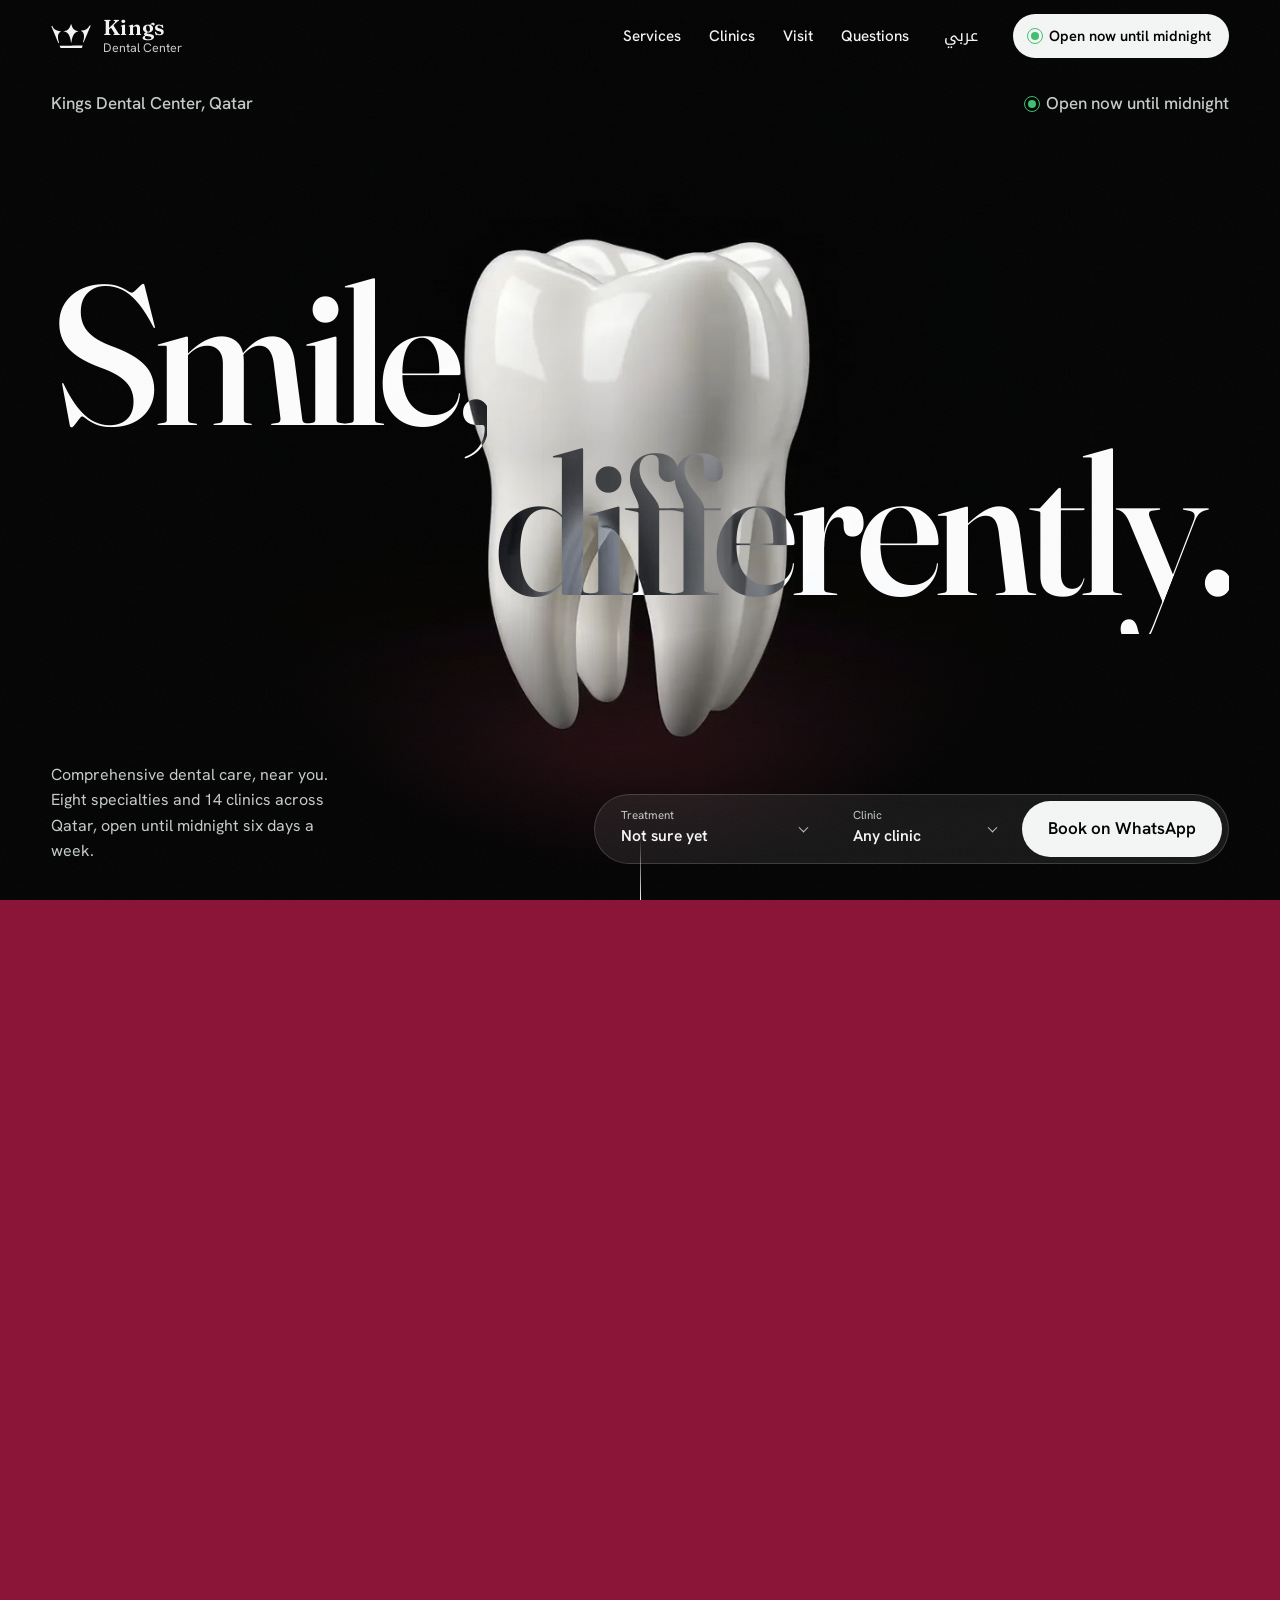
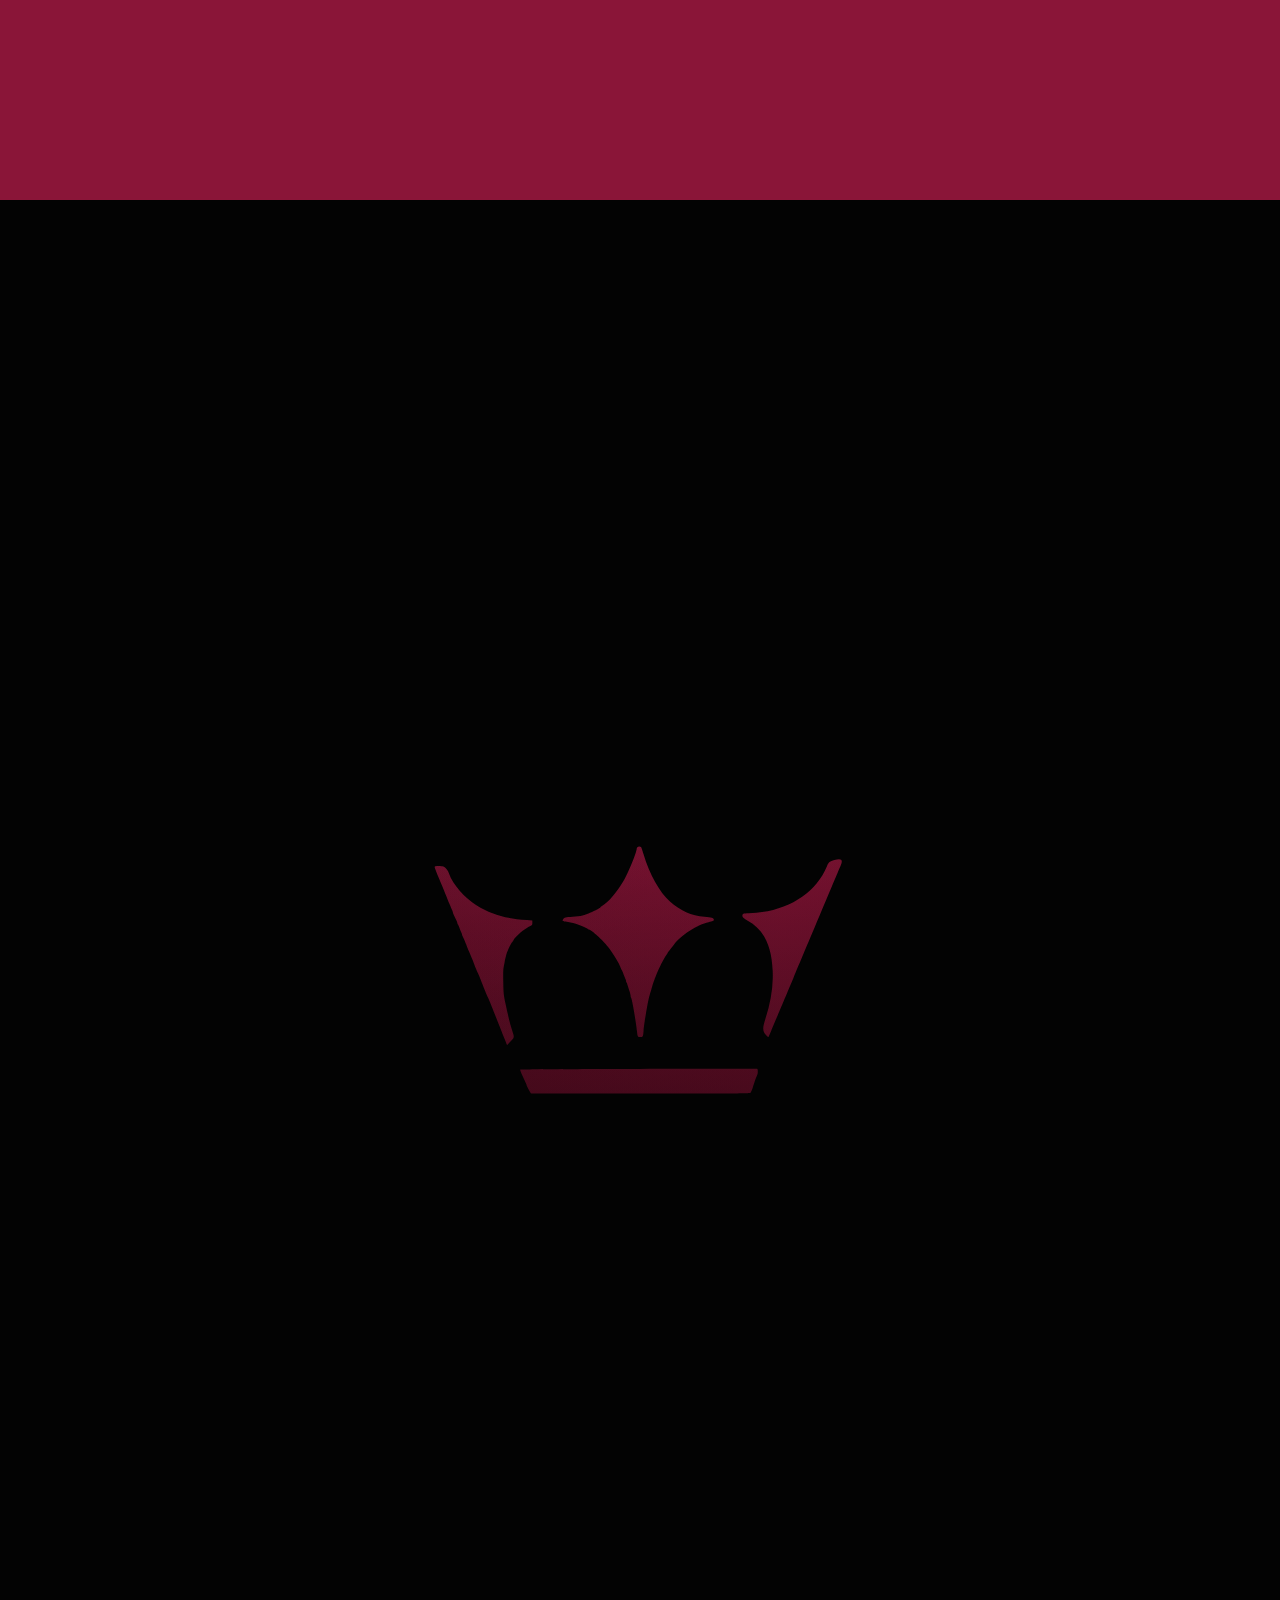
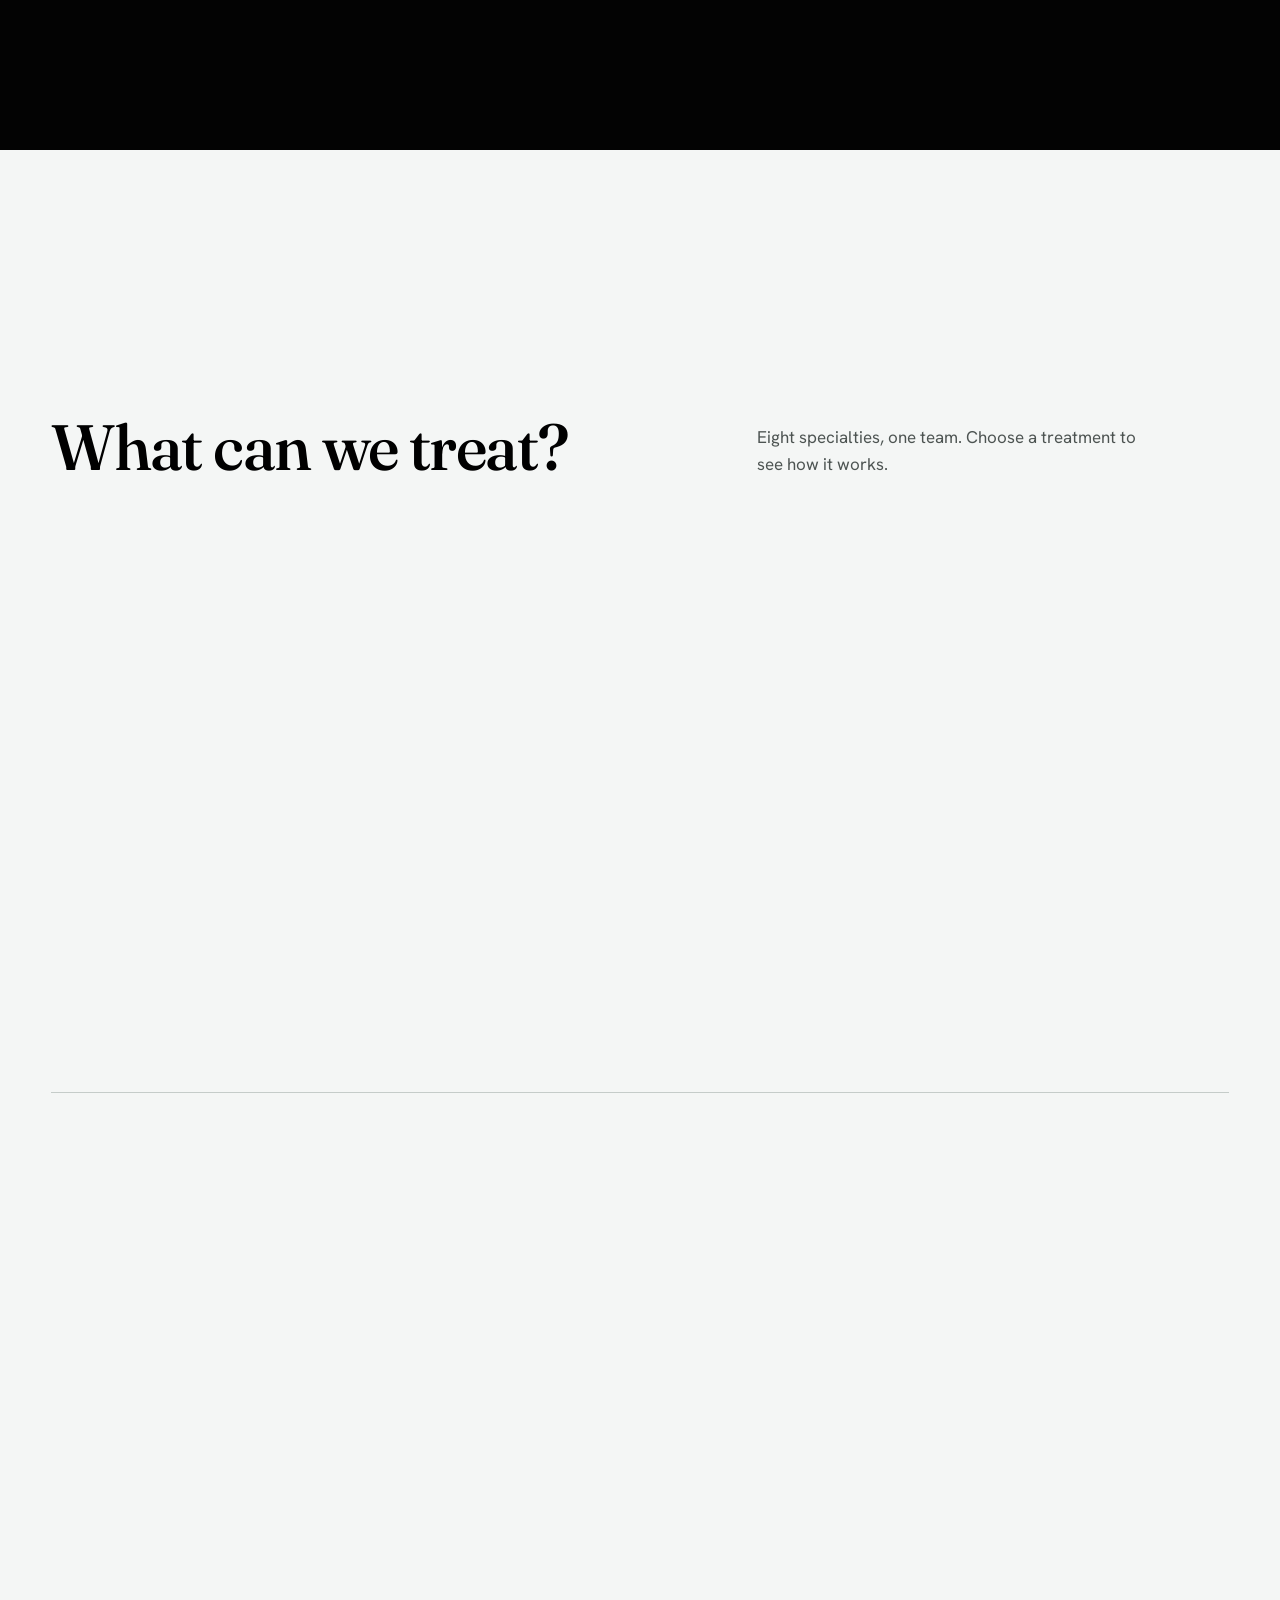
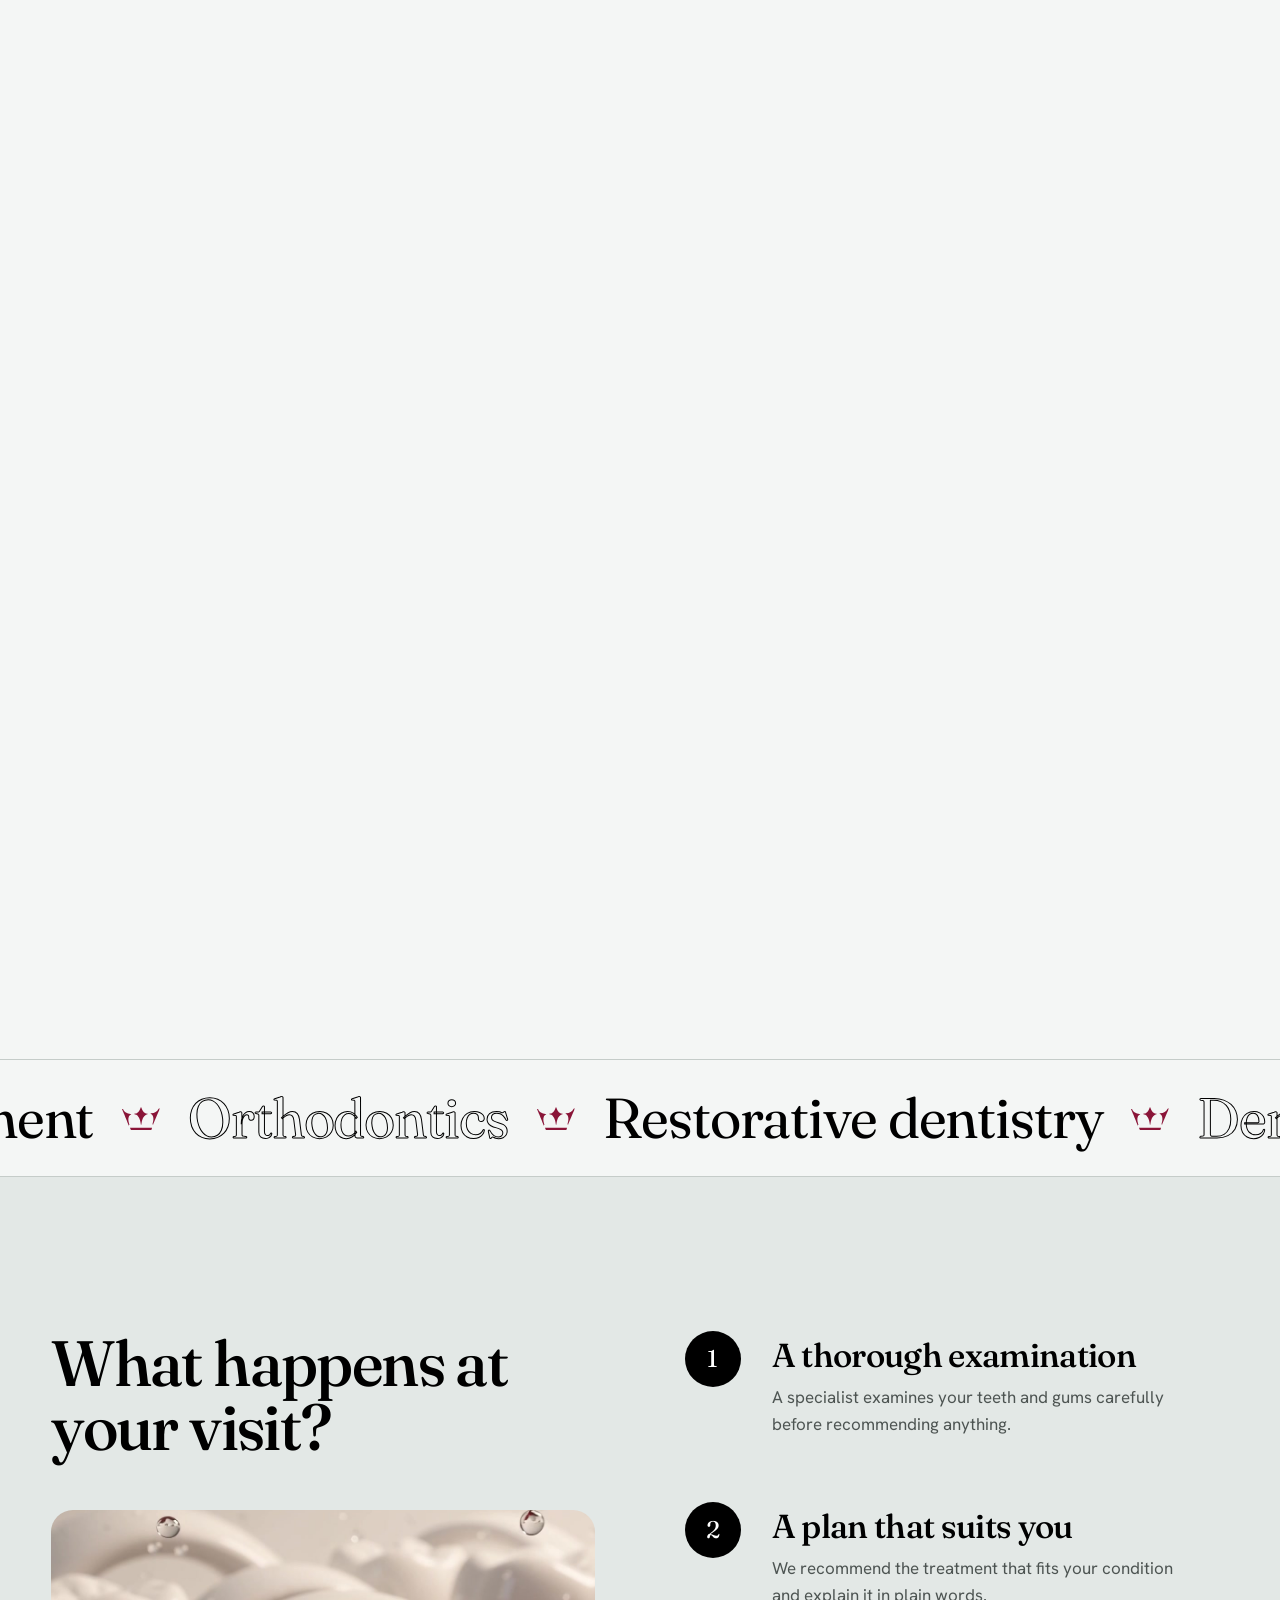
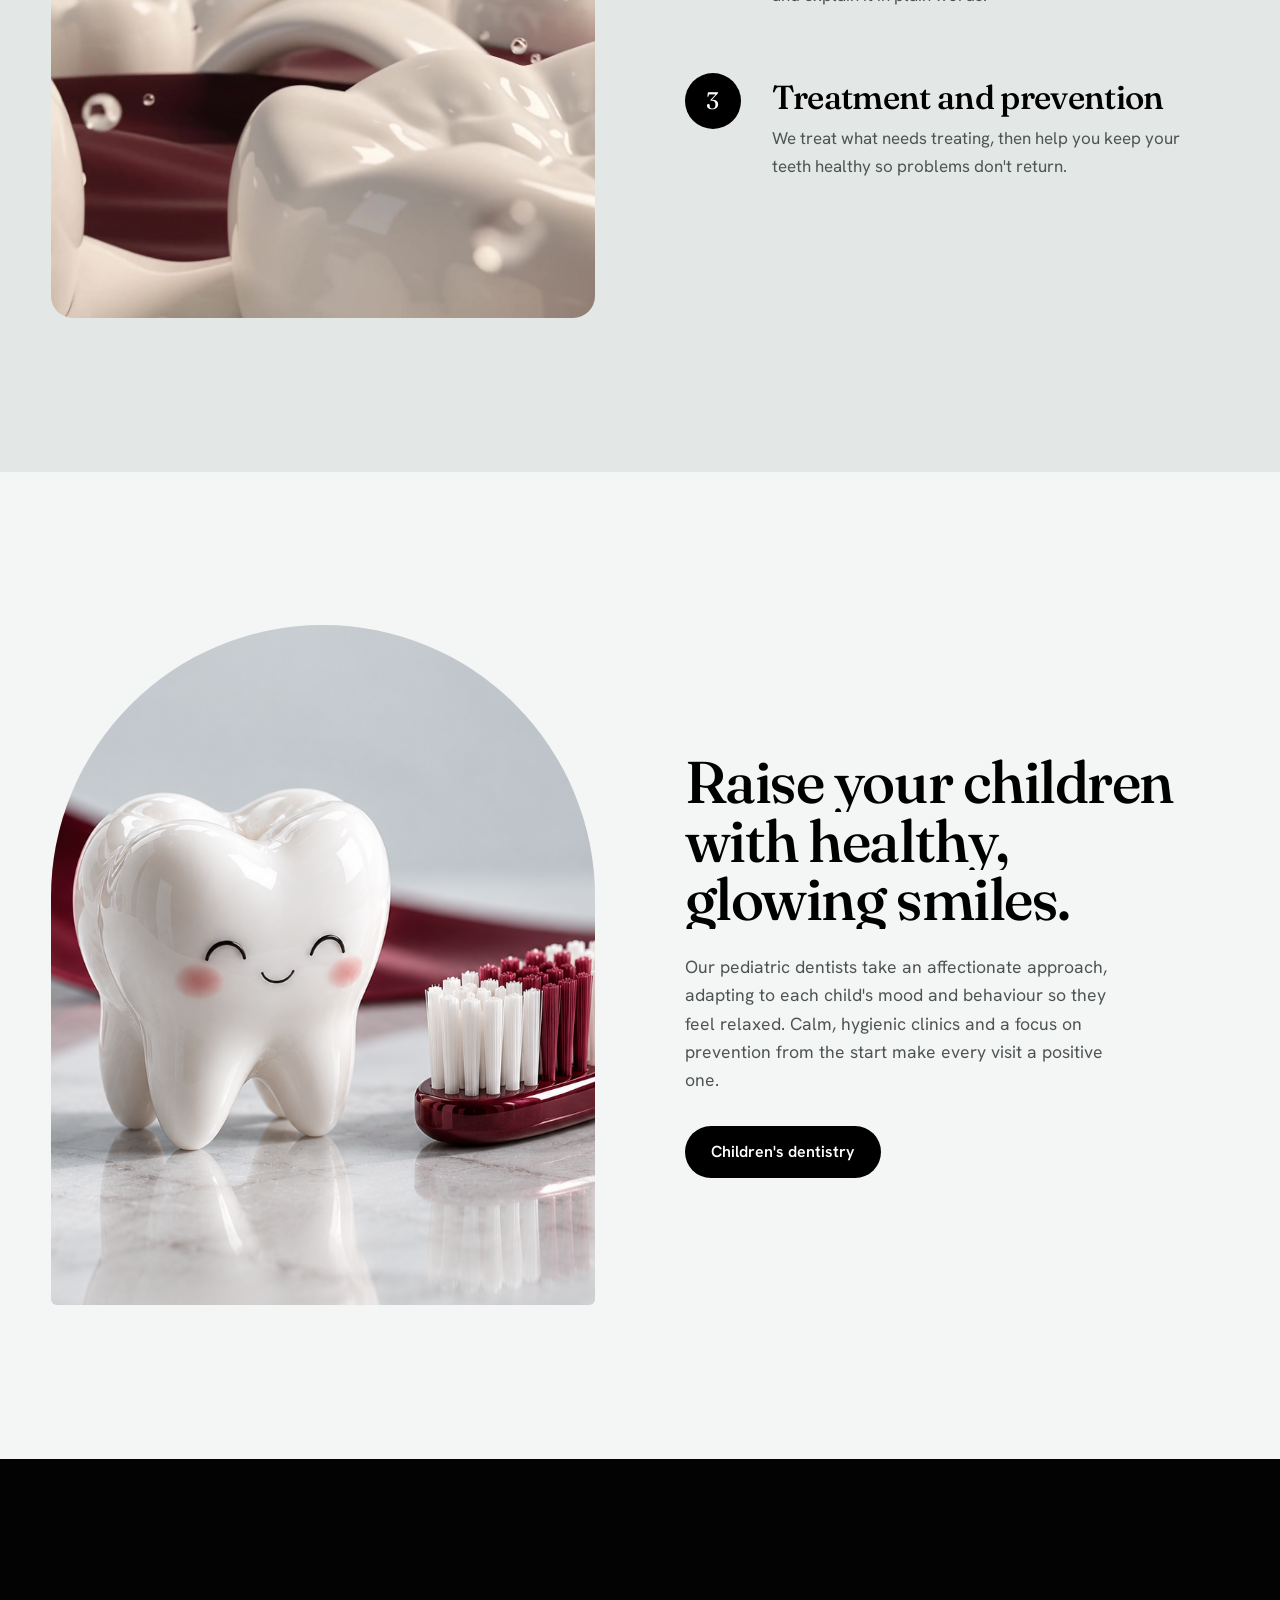
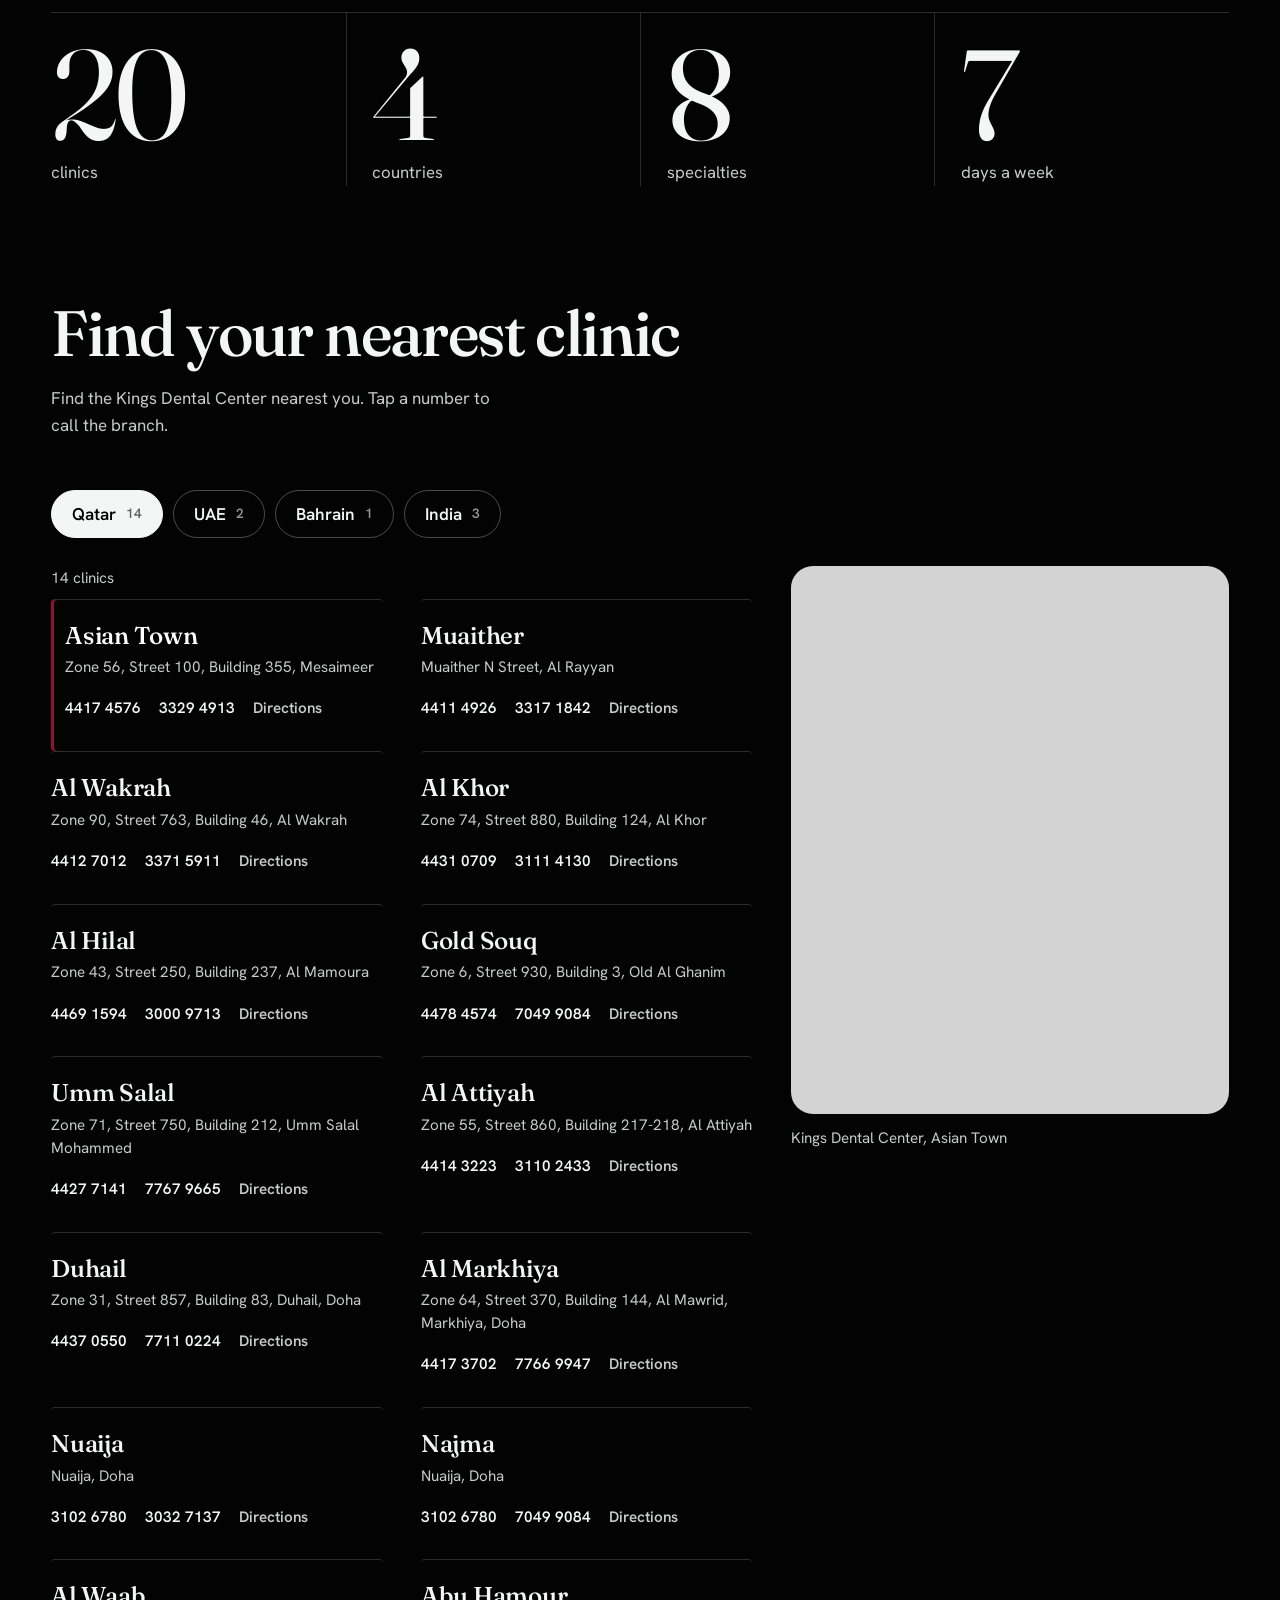
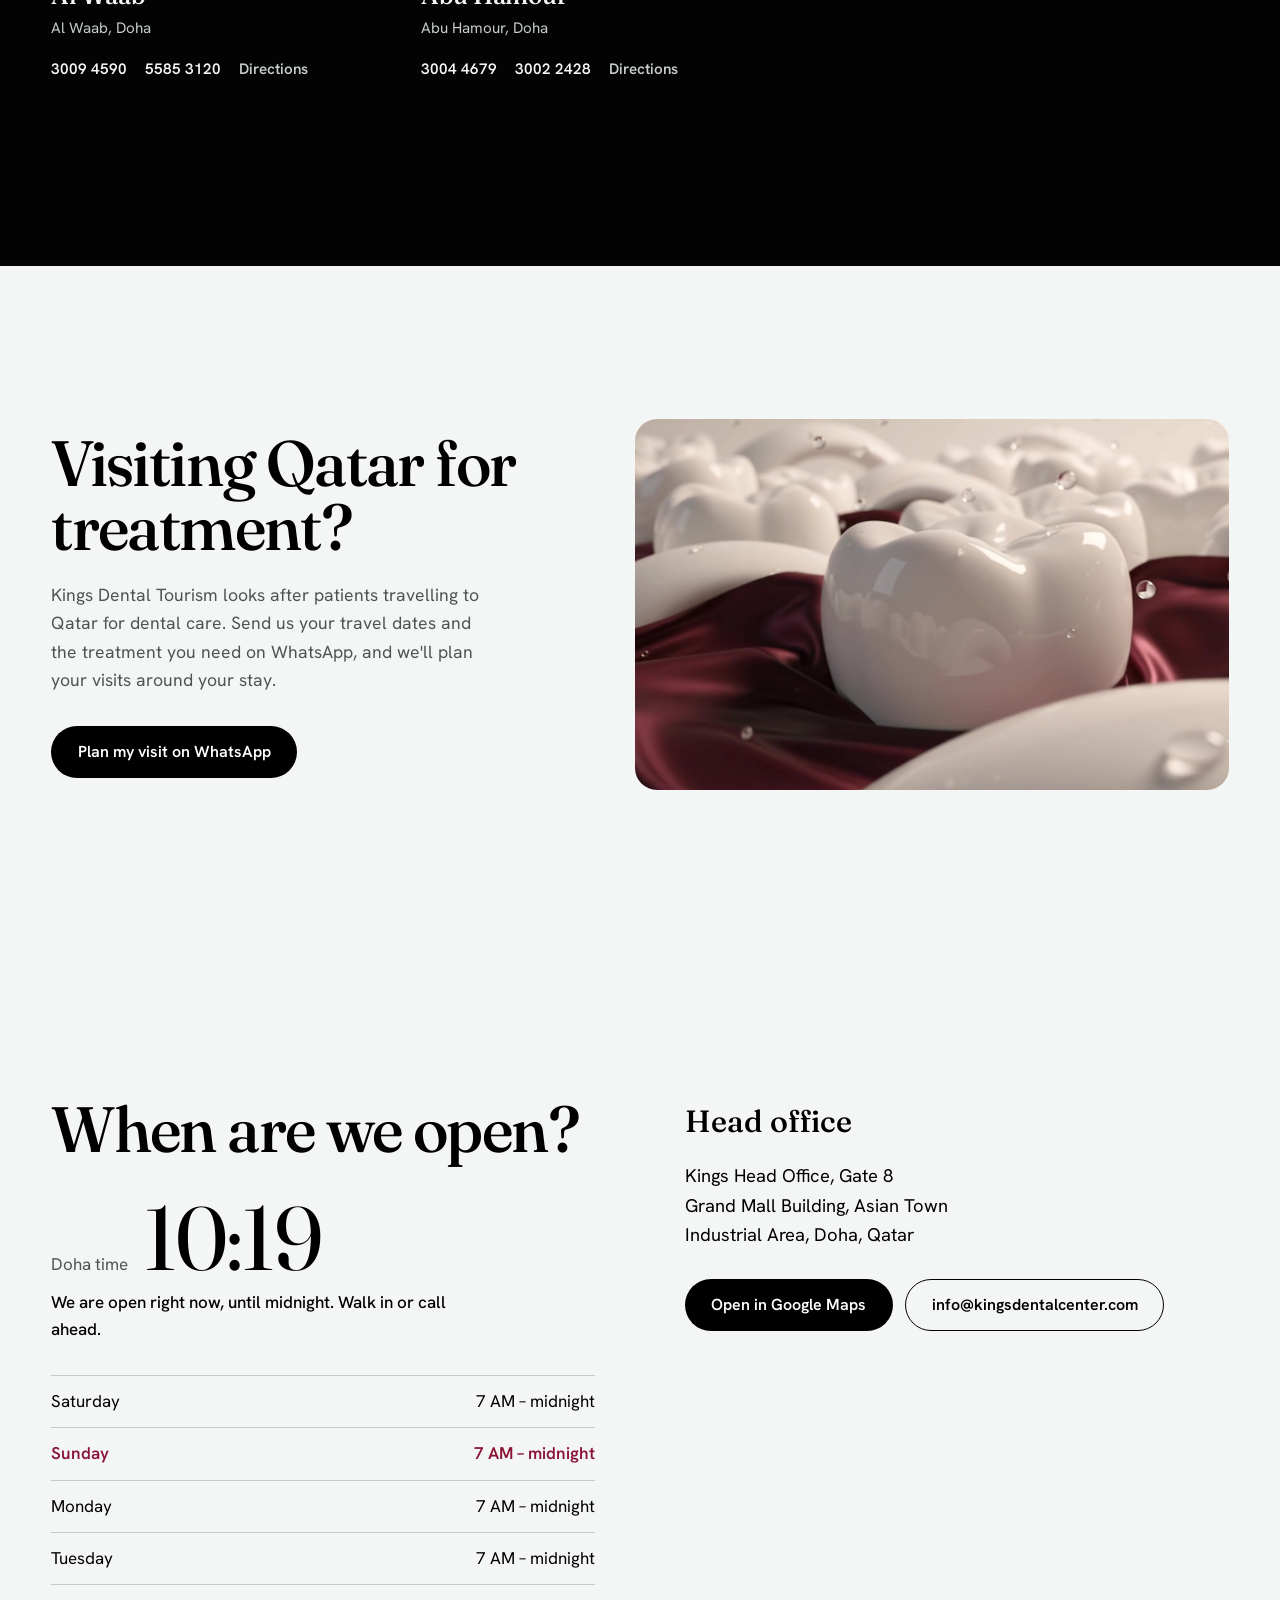
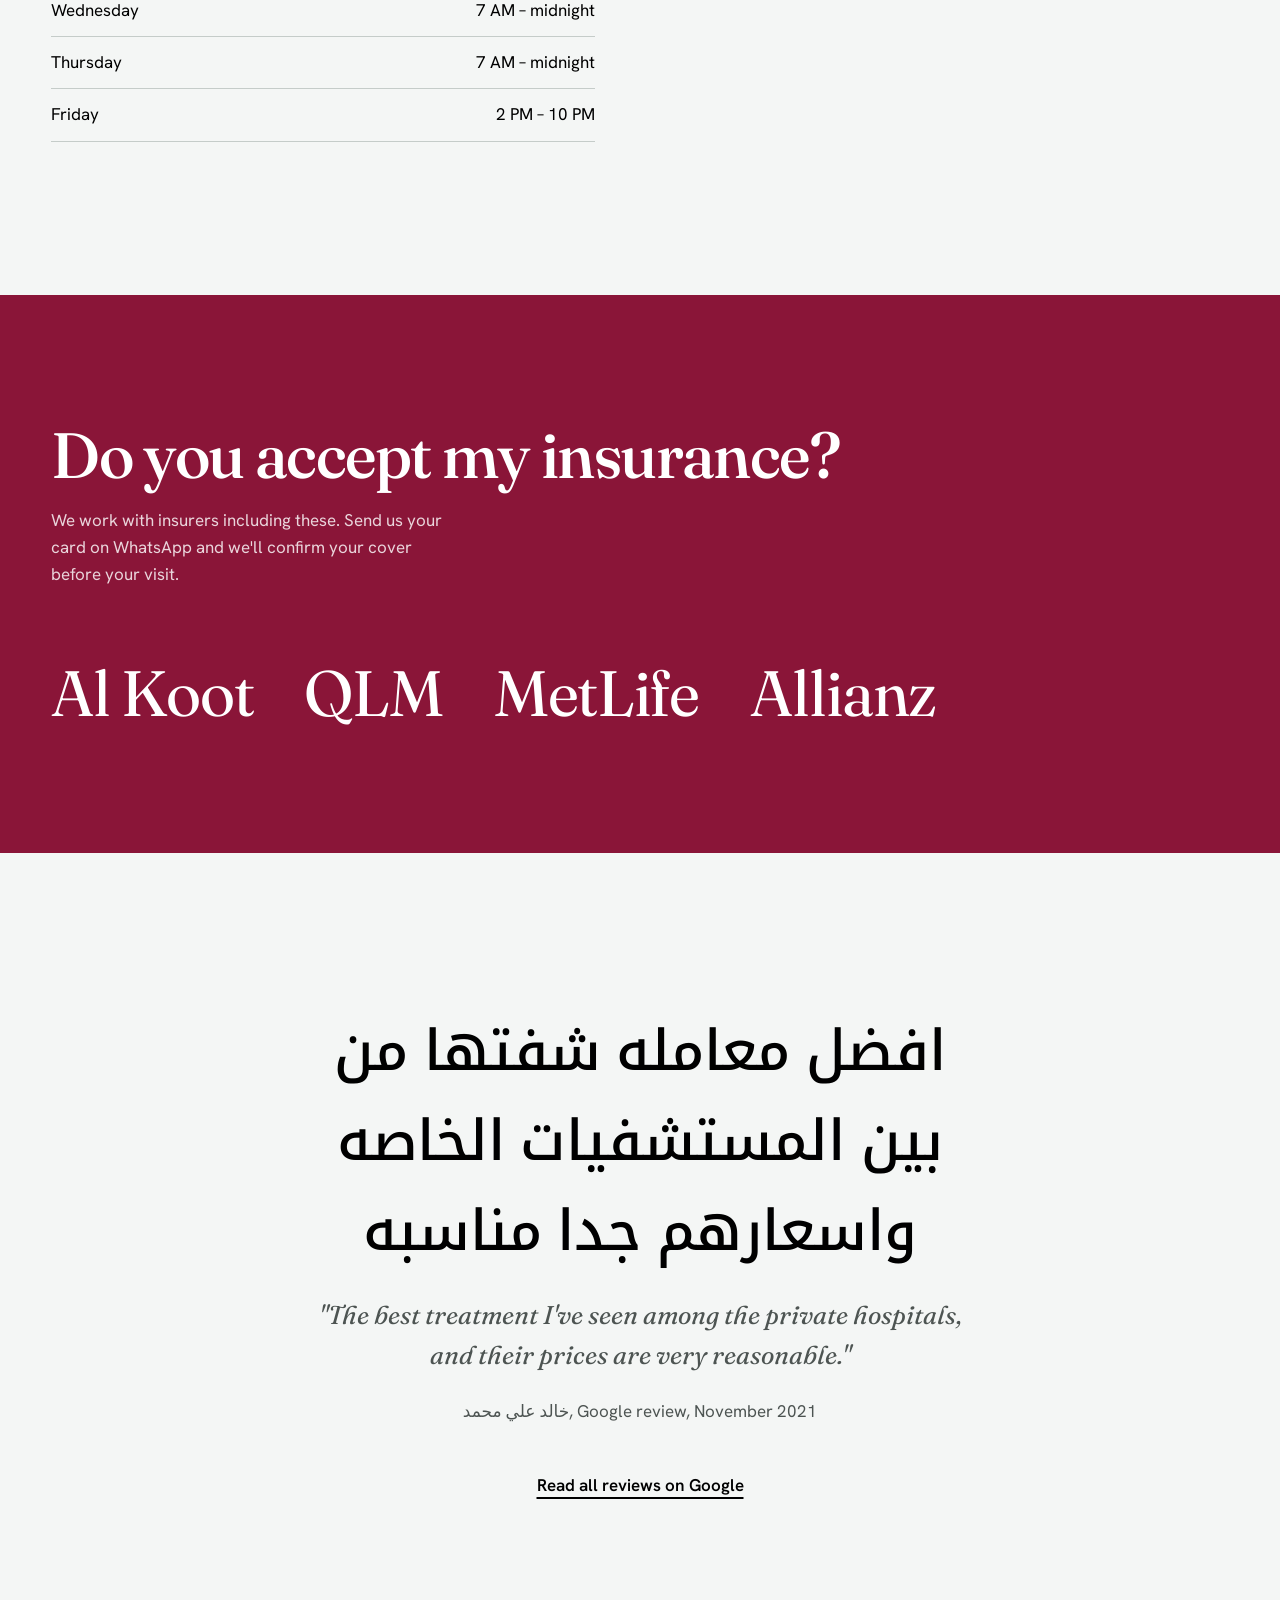
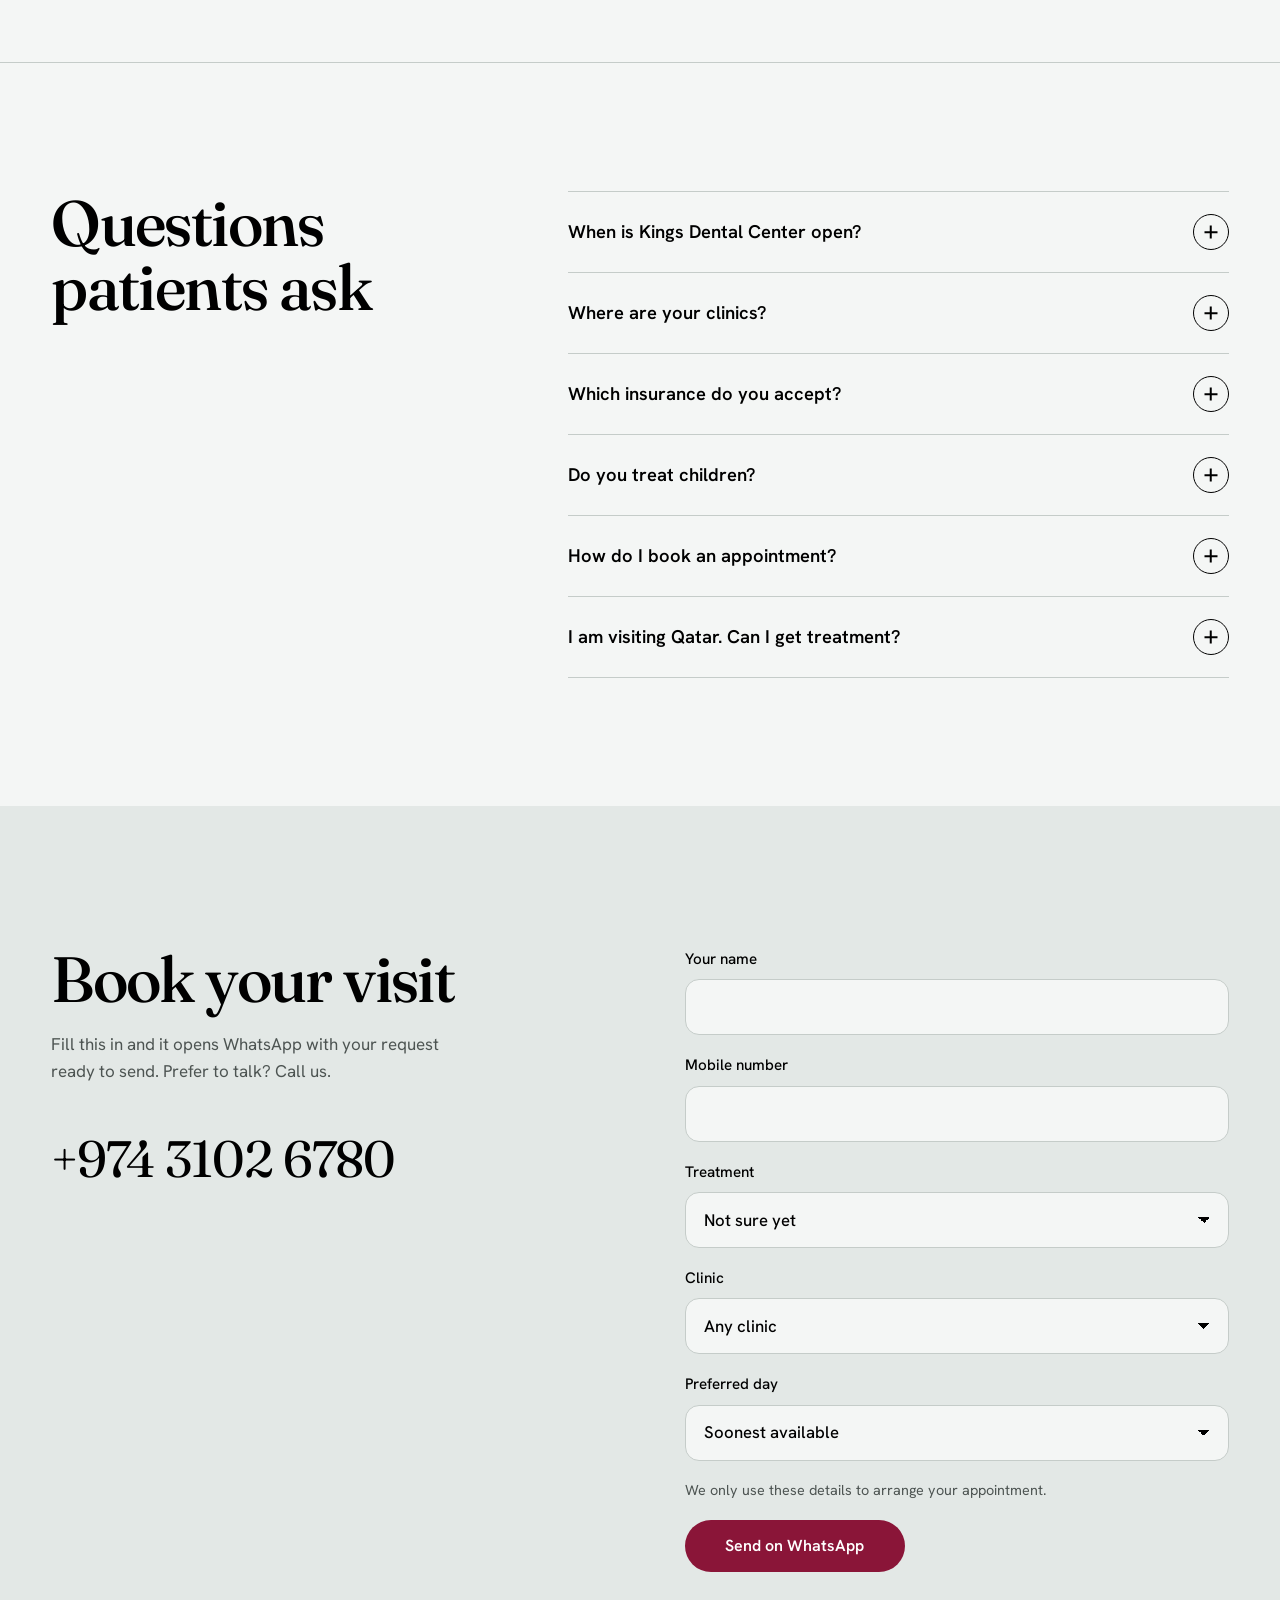
==== commit ca26da0f: "Fraunces headlines, new hero turntable, crown finale, silk backgrounds - Swap Bodoni Moda for Fraunc" ====
--- a/site/index.html
+++ b/site/index.html
@@ -12,10 +12,10 @@
 <meta property="og:image" content="https://kingsdentalcenter.com/assets/img/og.jpg">
 <meta property="og:type" content="website">
 <link rel="icon" href="assets/logo/crown.svg" type="image/svg+xml">
-<link rel="preload" href="fonts/bodoni-moda-latin-opsz-normal.woff2" as="font" type="font/woff2" crossorigin>
+<link rel="preload" href="fonts/fraunces-latin-opsz-normal.woff2" as="font" type="font/woff2" crossorigin>
 <link rel="preload" href="fonts/hanken-grotesk-latin-wght-normal.woff2" as="font" type="font/woff2" crossorigin>
-<link rel="stylesheet" href="css/fonts.css?v=2c246ac7">
-<link rel="stylesheet" href="css/style.css?v=5d440fe4">
+<link rel="stylesheet" href="css/fonts.css?v=f7cd680e">
+<link rel="stylesheet" href="css/style.css?v=02bdaaca">
 <script type="application/ld+json">
 {
  "@context": "https://schema.org",
@@ -118,7 +118,7 @@
 <main id="main">
 
 <!-- HERO: the tooth turns as you scroll (frames in assets/seq/hero) -->
-<section class="hx" id="top" data-dark data-seq="assets/seq/hero/" data-frames="96" data-ext="webp" data-crop="0.12,0.76">
+<section class="hx" id="top" data-dark data-seq="assets/seq/hero/" data-frames="96" data-ext="webp" data-crop="0,1">
   <div class="hx__stick">
     <canvas class="hx__canvas" aria-hidden="true"></canvas>
     <div class="hx__vignette" aria-hidden="true"></div>
@@ -330,6 +330,20 @@
   </div>
 </section>
 
+<!-- CLOSING: the crown assembles itself -->
+<section class="finale" data-dark aria-labelledby="finale-title">
+  <div class="finale__media">
+    <video class="finale__video" data-src="assets/video/crown-form.mp4" data-once muted playsinline preload="none" aria-hidden="true"></video>
+  </div>
+  <div class="finale__copy wrap">
+    <h2 id="finale-title" class="finale__title" data-i18n="heroTitle">Smile, differently.</h2>
+    <div class="finale__actions">
+      <a class="btn btn--light" href="#book" data-i18n="ctaBook">Book a visit</a>
+      <a class="btn btn--line-light" href="tel:+97431026780" dir="ltr">+974 3102 6780</a>
+    </div>
+  </div>
+</section>
+
 </main>
 <footer class="foot">
   <div class="wrap foot__grid">
@@ -388,7 +402,7 @@
 <script src="js/vendor/lenis.min.js?v=5a44a112"></script>
 <script src="js/content.js?v=a6c60234"></script>
 <script src="js/treatments.js?v=95e75cef"></script>
-<script src="js/main.js?v=30edb880"></script>
+<script src="js/main.js?v=de32aba2"></script>
 </body>
 </html>
 
--- a/site/css/fonts.css
+++ b/site/css/fonts.css
@@ -1,17 +1,17 @@
 /* Self-hosted variable fonts (SIL Open Font License). */
 @font-face {
-  font-family: "Bodoni Moda";
+  font-family: "Fraunces";
   font-style: normal;
   font-display: swap;
-  font-weight: 400 900;
-  src: url(../fonts/bodoni-moda-latin-opsz-normal.woff2) format("woff2-variations"), url(../fonts/bodoni-moda-latin-opsz-normal.woff2) format("woff2");
+  font-weight: 100 900;
+  src: url(../fonts/fraunces-latin-opsz-normal.woff2) format("woff2-variations"), url(../fonts/fraunces-latin-opsz-normal.woff2) format("woff2");
 }
 @font-face {
-  font-family: "Bodoni Moda";
+  font-family: "Fraunces";
   font-style: italic;
   font-display: swap;
-  font-weight: 400 900;
-  src: url(../fonts/bodoni-moda-latin-opsz-italic.woff2) format("woff2-variations"), url(../fonts/bodoni-moda-latin-opsz-italic.woff2) format("woff2");
+  font-weight: 100 900;
+  src: url(../fonts/fraunces-latin-opsz-italic.woff2) format("woff2-variations"), url(../fonts/fraunces-latin-opsz-italic.woff2) format("woff2");
 }
 @font-face {
   font-family: "Hanken Grotesk";
--- a/site/css/style.css
+++ b/site/css/style.css
@@ -1,6 +1,6 @@
 /* Kings Dental Center
    Palette: enamel, pearl, ink (the logo's true black), graphite, and one accent:
-   Qatar maroon. Type: Bodoni Moda (display, echoes the crown's thick-thin points),
+   Qatar maroon. Type: Fraunces (display: a sturdy, readable serif),
    Hanken Grotesk (text), Noto Kufi Arabic (Arabic). */
 
 :root {
@@ -13,7 +13,7 @@
   --maroon-deep: #6A0F2A;
   --white: #FFFFFF;
 
-  --display: "Bodoni Moda", "Didot", "Bodoni 72", Georgia, serif;
+  --display: "Fraunces", Georgia, "Times New Roman", serif;
   --text: "Hanken Grotesk", system-ui, -apple-system, "Segoe UI", sans-serif;
   --arabic: "Noto Kufi Arabic", "Geeza Pro", Tahoma, sans-serif;
 
@@ -113,7 +113,7 @@
 .hero__in { display: grid; grid-template-columns: minmax(0, 1.35fr) minmax(0, .8fr); gap: clamp(32px, 5vw, 88px); align-items: end; }
 .hero__kicker { margin: 0 0 18px; font-weight: 500; color: var(--graphite); }
 .hero__title {
-  font-family: var(--display); font-weight: 500; font-optical-sizing: auto;
+  font-family: var(--display); font-weight: 520; font-optical-sizing: auto;
   font-size: clamp(3.6rem, 10.4vw, 11.5rem); line-height: .88; letter-spacing: -.035em;
   margin: 0 0 clamp(24px, 3vw, 40px); max-width: 9ch;
 }
@@ -158,7 +158,7 @@
   linear-gradient(to right, rgba(30,3,11,.45) 0%, rgba(30,3,11,0) 60%); }
 .through__title, .through__text { text-shadow: 0 2px 24px rgba(30,3,11,.35); }
 .through__copy { position: absolute; inset-inline: 0; bottom: clamp(40px, 9vh, 96px); color: var(--white); z-index: 2; }
-.through__title { font-family: var(--display); font-weight: 500; font-size: clamp(2.3rem, 5.6vw, 5.6rem); line-height: .98; letter-spacing: -.025em; max-width: 13ch; margin: 0 0 18px; }
+.through__title { font-family: var(--display); font-weight: 520; font-size: clamp(2.3rem, 5.6vw, 5.6rem); line-height: .98; letter-spacing: -.025em; max-width: 13ch; margin: 0 0 18px; }
 html[dir="rtl"] .through__title { font-family: var(--arabic); font-weight: 700; letter-spacing: 0; line-height: 1.3; }
 .through__text { max-width: 44ch; margin: 0; font-size: clamp(1rem, 1.3vw, 1.2rem); opacity: .88; }
 .js .through__copy > * { opacity: 0; transform: translateY(24px); }
@@ -166,7 +166,7 @@
 /* ---------- section heads ---------- */
 section { position: relative; }
 .sec-head { display: grid; grid-template-columns: minmax(0, 1fr) minmax(0, .7fr); gap: 32px; align-items: end; margin-bottom: clamp(32px, 5vw, 64px); }
-.sec-title { font-family: var(--display); font-weight: 500; font-size: clamp(2.3rem, 5vw, 4.8rem); line-height: 1; letter-spacing: -.025em; margin: 0; }
+.sec-title { font-family: var(--display); font-weight: 520; font-size: clamp(2.3rem, 5vw, 4.8rem); line-height: 1; letter-spacing: -.025em; margin: 0; }
 html[dir="rtl"] .sec-title { font-family: var(--arabic); font-weight: 700; letter-spacing: 0; line-height: 1.3; }
 .sec-lede { color: var(--graphite); max-width: 40ch; margin: 0; }
 
@@ -215,7 +215,7 @@
 .steps__line { position: absolute; inset-inline-start: 27px; top: 8px; bottom: 8px; width: 1.5px; background: var(--ink); transform-origin: top; }
 .step { display: grid; grid-template-columns: 56px minmax(0, 1fr); gap: clamp(18px, 2.4vw, 32px); position: relative; z-index: 1; }
 .step__n { width: 56px; height: 56px; border-radius: 50%; background: var(--ink); color: var(--white); display: grid; place-items: center; font-family: var(--display); font-size: 1.5rem; }
-.step__t { font-family: var(--display); font-weight: 500; font-size: clamp(1.6rem, 2.6vw, 2.4rem); line-height: 1.1; letter-spacing: -.02em; margin: 6px 0 10px; }
+.step__t { font-family: var(--display); font-weight: 520; font-size: clamp(1.6rem, 2.6vw, 2.4rem); line-height: 1.1; letter-spacing: -.02em; margin: 6px 0 10px; }
 html[dir="rtl"] .step__t { font-family: var(--arabic); font-weight: 600; letter-spacing: 0; line-height: 1.4; }
 .step__d { margin: 0; color: var(--graphite); max-width: 42ch; }
 
@@ -225,13 +225,13 @@
 .kids__media { margin: 0; }
 .kids__frame { aspect-ratio: 4 / 5; border-radius: 999px 999px 22px 22px; overflow: hidden; background: var(--pearl); }
 .kids__frame img { width: 100%; height: 100%; object-fit: cover; }
-.kids__title { font-family: var(--display); font-weight: 500; font-size: clamp(2.3rem, 4.6vw, 4.6rem); line-height: 1; letter-spacing: -.025em; margin: 0 0 24px; max-width: 14ch; }
+.kids__title { font-family: var(--display); font-weight: 520; font-size: clamp(2.3rem, 4.6vw, 4.6rem); line-height: 1; letter-spacing: -.025em; margin: 0 0 24px; max-width: 14ch; }
 html[dir="rtl"] .kids__title { font-family: var(--arabic); font-weight: 700; letter-spacing: 0; line-height: 1.35; }
 .kids__text { color: var(--graphite); max-width: 44ch; margin: 0 0 32px; font-size: 1.1rem; }
 
 /* ---------- network / branch finder ---------- */
 .net { padding: clamp(96px, 12vw, 170px) 0; background: var(--ink); color: var(--enamel); }
-.net__title { font-family: var(--display); font-weight: 500; font-size: clamp(2.3rem, 5vw, 4.8rem); line-height: 1; letter-spacing: -.025em; margin: 0 0 20px; max-width: 16ch; }
+.net__title { font-family: var(--display); font-weight: 520; font-size: clamp(2.3rem, 5vw, 4.8rem); line-height: 1; letter-spacing: -.025em; margin: 0 0 20px; max-width: 16ch; }
 html[dir="rtl"] .net__title { font-family: var(--arabic); font-weight: 700; letter-spacing: 0; line-height: 1.3; }
 .net__num { font-family: var(--display); display: inline-block; min-width: 1.1em; color: var(--white); font-variant-numeric: lining-nums tabular-nums; }
 .net__lede { color: var(--mist); max-width: 46ch; margin: 0 0 clamp(32px, 4vw, 56px); }
@@ -243,7 +243,7 @@
 .net__count { color: var(--mist); margin: 0 0 8px; font-size: .95rem; }
 .net__list { list-style: none; margin: 0; padding: 0; display: grid; grid-template-columns: repeat(3, minmax(0, 1fr)); column-gap: clamp(24px, 3vw, 48px); }
 .branch { border-top: 1px solid rgba(255,255,255,.16); padding: 22px 0 26px; }
-.branch__name { font-family: var(--display); font-weight: 500; font-size: clamp(1.4rem, 1.9vw, 1.8rem); line-height: 1.1; margin: 0 0 8px; letter-spacing: -.01em; }
+.branch__name { font-family: var(--display); font-weight: 520; font-size: clamp(1.4rem, 1.9vw, 1.8rem); line-height: 1.1; margin: 0 0 8px; letter-spacing: -.01em; }
 .branch__addr { margin: 0 0 14px; color: var(--mist); font-size: .95rem; line-height: 1.5; }
 .branch__links { display: flex; flex-wrap: wrap; gap: 6px 18px; }
 .branch__links a { color: var(--enamel); text-decoration: none; font-weight: 600; font-size: .95rem; min-height: 32px; display: inline-flex; align-items: center; font-variant-numeric: tabular-nums; border-bottom: 1px solid transparent; }
@@ -255,7 +255,7 @@
 .crumb { display: flex; gap: 10px; flex-wrap: wrap; color: var(--graphite); font-size: .95rem; margin-bottom: clamp(20px, 3vw, 36px); }
 .crumb a { text-decoration: none; padding: 6px 0; }
 .crumb a:hover { color: var(--maroon); }
-.th__title { font-family: var(--display); font-weight: 500; font-size: clamp(3rem, 8.4vw, 9.4rem); line-height: .92; letter-spacing: -.035em; margin: 0 0 clamp(24px, 3vw, 40px); max-width: 12ch; }
+.th__title { font-family: var(--display); font-weight: 520; font-size: clamp(3rem, 8.4vw, 9.4rem); line-height: .92; letter-spacing: -.035em; margin: 0 0 clamp(24px, 3vw, 40px); max-width: 12ch; }
 html[dir="rtl"] .th__title { font-family: var(--arabic); font-weight: 700; letter-spacing: 0; line-height: 1.2; font-size: clamp(2.6rem, 6.6vw, 7rem); }
 .th__title .ln-mask { padding-bottom: .2em; margin-bottom: -.2em; }
 .th__row { display: flex; flex-wrap: wrap; justify-content: space-between; align-items: end; gap: 24px 48px; margin-bottom: clamp(40px, 6vw, 80px); }
@@ -277,12 +277,12 @@
 .tstep { border-top: 1.5px solid var(--ink); padding-top: 24px; }
 .tstep__n { display: block; font-family: var(--display); font-size: clamp(2.6rem, 4vw, 3.8rem); line-height: 1; margin-bottom: 18px; color: var(--maroon); }
 .tstep__dot { display: block; width: 10px; height: 10px; border-radius: 50%; background: var(--maroon); margin-bottom: 22px; }
-.tstep__t { font-family: var(--display); font-weight: 500; font-size: clamp(1.4rem, 2vw, 1.8rem); line-height: 1.15; letter-spacing: -.01em; margin: 0 0 10px; }
+.tstep__t { font-family: var(--display); font-weight: 520; font-size: clamp(1.4rem, 2vw, 1.8rem); line-height: 1.15; letter-spacing: -.01em; margin: 0 0 10px; }
 html[dir="rtl"] .tstep__t { font-family: var(--arabic); font-weight: 600; letter-spacing: 0; line-height: 1.5; }
 .tstep__d { margin: 0; color: var(--graphite); }
 
 .tcta { padding: clamp(80px, 10vw, 150px) 0; background: var(--maroon); color: var(--white); overflow: hidden; }
-.tcta__title { font-family: var(--display); font-weight: 500; font-size: clamp(2.4rem, 6vw, 6rem); line-height: 1; letter-spacing: -.03em; margin: 0 0 22px; max-width: 16ch; }
+.tcta__title { font-family: var(--display); font-weight: 520; font-size: clamp(2.4rem, 6vw, 6rem); line-height: 1; letter-spacing: -.03em; margin: 0 0 22px; max-width: 16ch; }
 html[dir="rtl"] .tcta__title { font-family: var(--arabic); font-weight: 700; letter-spacing: 0; line-height: 1.3; }
 .tcta__text { margin: 0 0 32px; max-width: 44ch; opacity: .88; font-size: 1.1rem; }
 .tcta__actions { display: flex; flex-wrap: wrap; gap: 12px; }
@@ -310,7 +310,7 @@
 .hours tr:last-child td { border-bottom: 1px solid var(--mist); }
 .hours td:last-child { text-align: end; font-variant-numeric: tabular-nums; }
 .hours tr.is-today td { color: var(--maroon); font-weight: 600; }
-.visit__h { font-family: var(--display); font-weight: 500; font-size: clamp(1.6rem, 2.4vw, 2.2rem); margin: 0 0 16px; }
+.visit__h { font-family: var(--display); font-weight: 520; font-size: clamp(1.6rem, 2.4vw, 2.2rem); margin: 0 0 16px; }
 html[dir="rtl"] .visit__h { font-family: var(--arabic); }
 .visit__addr { font-style: normal; font-size: 1.15rem; margin-bottom: 28px; }
 .visit__links { display: flex; flex-wrap: wrap; gap: 12px; margin-bottom: 40px; }
@@ -470,7 +470,7 @@
 .hx__kicker, .hx__status { margin: 0; font-weight: 500; color: var(--mist); display: flex; align-items: center; gap: 10px; }
 .hx__title {
   position: relative; z-index: 2; margin: 0; align-self: center; pointer-events: none;
-  font-family: var(--display); font-weight: 500; font-optical-sizing: auto; letter-spacing: -.045em; line-height: .82;
+  font-family: var(--display); font-weight: 520; font-optical-sizing: auto; letter-spacing: -.04em; line-height: .86;
   font-size: clamp(4.4rem, 15.5vw, 17rem); color: #fff; mix-blend-mode: difference;
   display: grid; padding-inline: var(--gutter);
 }
@@ -598,3 +598,27 @@
   .hx__stick { position: relative; min-height: 100svh; height: auto; }
   .hx__cue { display: none; }
 }
+
+/* ---------- finale: crown assembles ---------- */
+.finale { position: relative; background: #000; color: var(--enamel); overflow: hidden; }
+.finale__media { position: relative; width: 100%; aspect-ratio: 16 / 9; max-height: 92vh; margin-inline: auto; }
+.finale__video { position: absolute; inset: 0; width: 100%; height: 100%; object-fit: cover; opacity: 0; transition: opacity 1s; }
+.finale__video.is-ready { opacity: 1; }
+.finale__media::after { content: ""; position: absolute; inset: 0; background: linear-gradient(to bottom, #000 0%, transparent 18%, transparent 62%, #000 100%); pointer-events: none; }
+.finale__copy { position: relative; z-index: 1; text-align: center; margin-top: clamp(-160px, -12vw, -60px); padding-bottom: clamp(72px, 9vw, 120px); }
+.finale__title { font-family: var(--display); font-weight: 520; font-size: clamp(2.8rem, 7vw, 7rem); line-height: 1; letter-spacing: -.035em; margin: 0 0 28px; }
+html[dir="rtl"] .finale__title { font-family: var(--arabic); font-weight: 700; letter-spacing: 0; line-height: 1.3; }
+.finale__actions { display: flex; justify-content: center; flex-wrap: wrap; gap: 12px; }
+.finale .btn--light { color: var(--ink); }
+.foot { border-top: 1px solid rgba(255,255,255,.08); }
+
+/* silk behind the treatment booking band */
+.tcta { position: relative; isolation: isolate; }
+.tcta__bg { position: absolute; inset: 0; width: 100%; height: 100%; object-fit: cover; z-index: -1; opacity: 0; transition: opacity 1.4s; mix-blend-mode: luminosity; }
+.tcta__bg.is-ready { opacity: .55; }
+.tcta__in { position: relative; }
+@media (max-width: 860px) {
+  .finale__media { aspect-ratio: 4 / 3; }
+  .finale__video { object-fit: cover; object-position: 50% 40%; transform: scale(1.02); }
+  .finale__copy { margin-top: -24px; }
+}
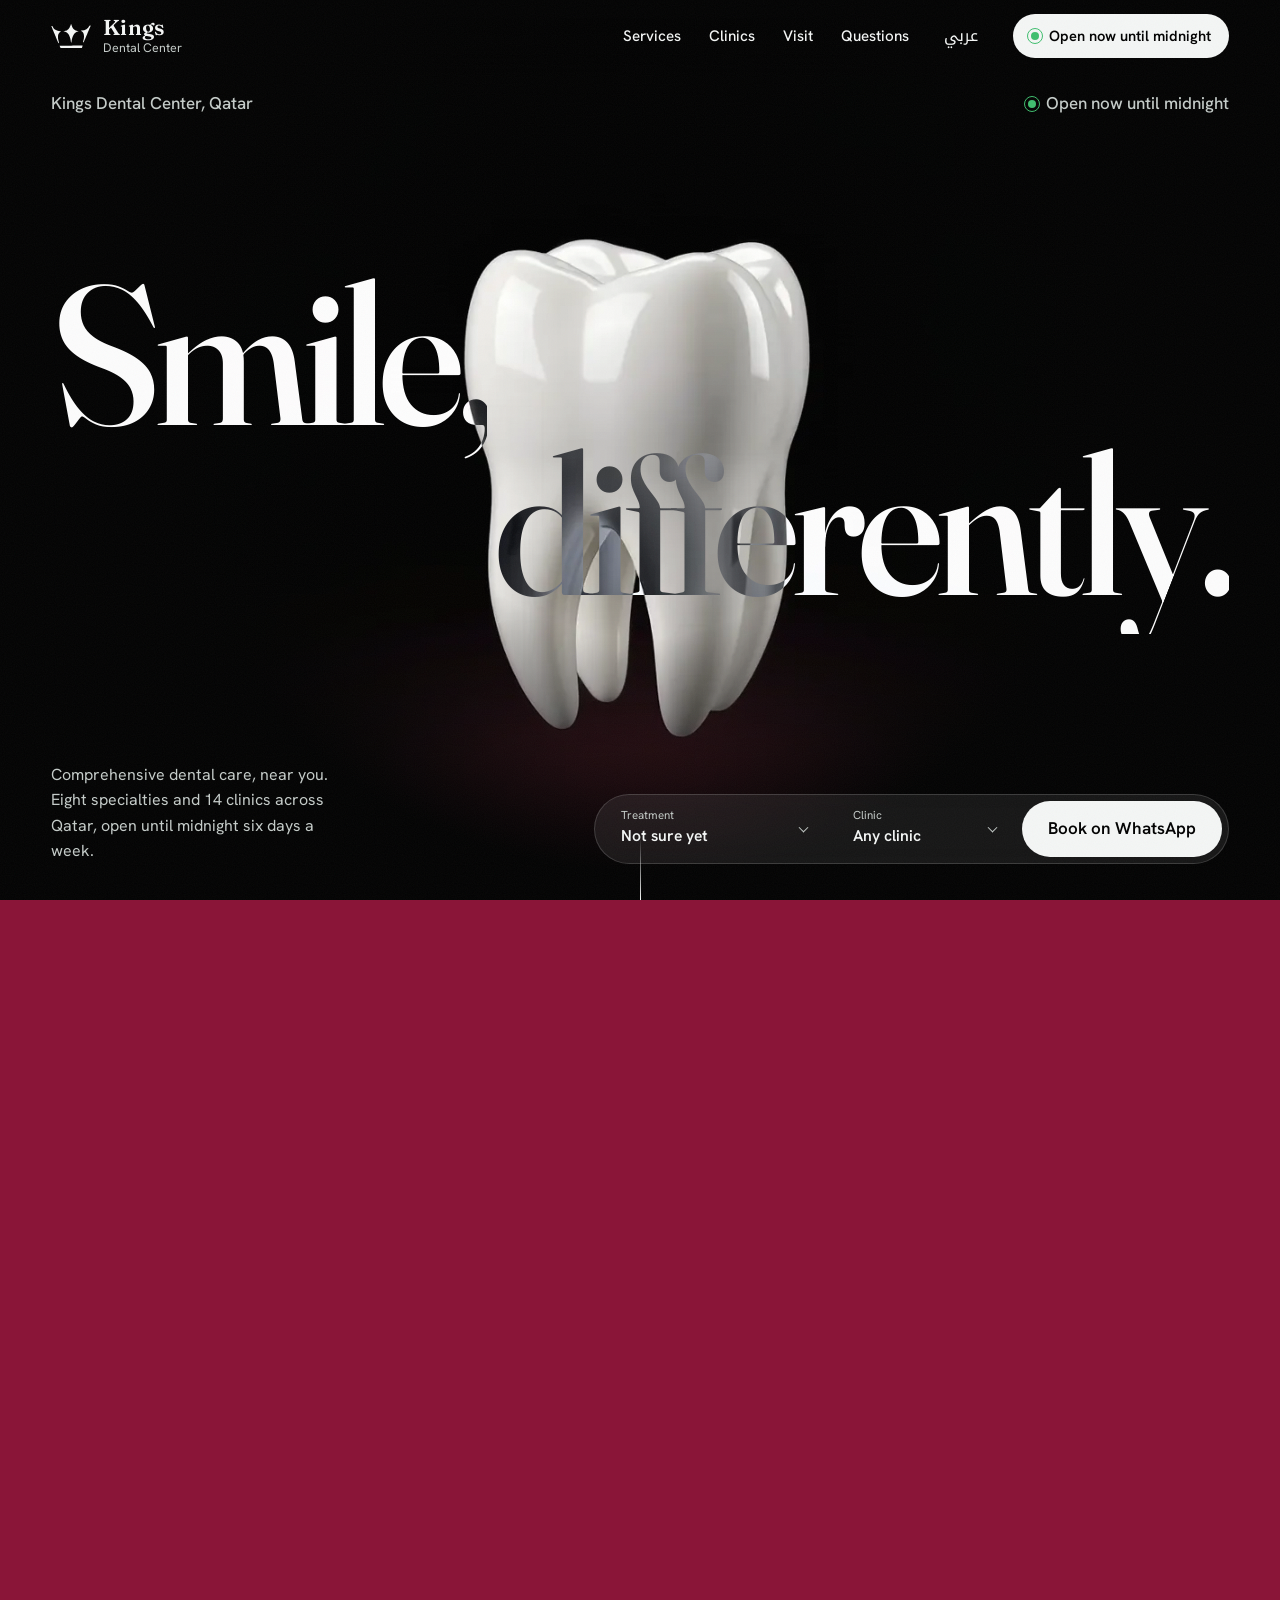
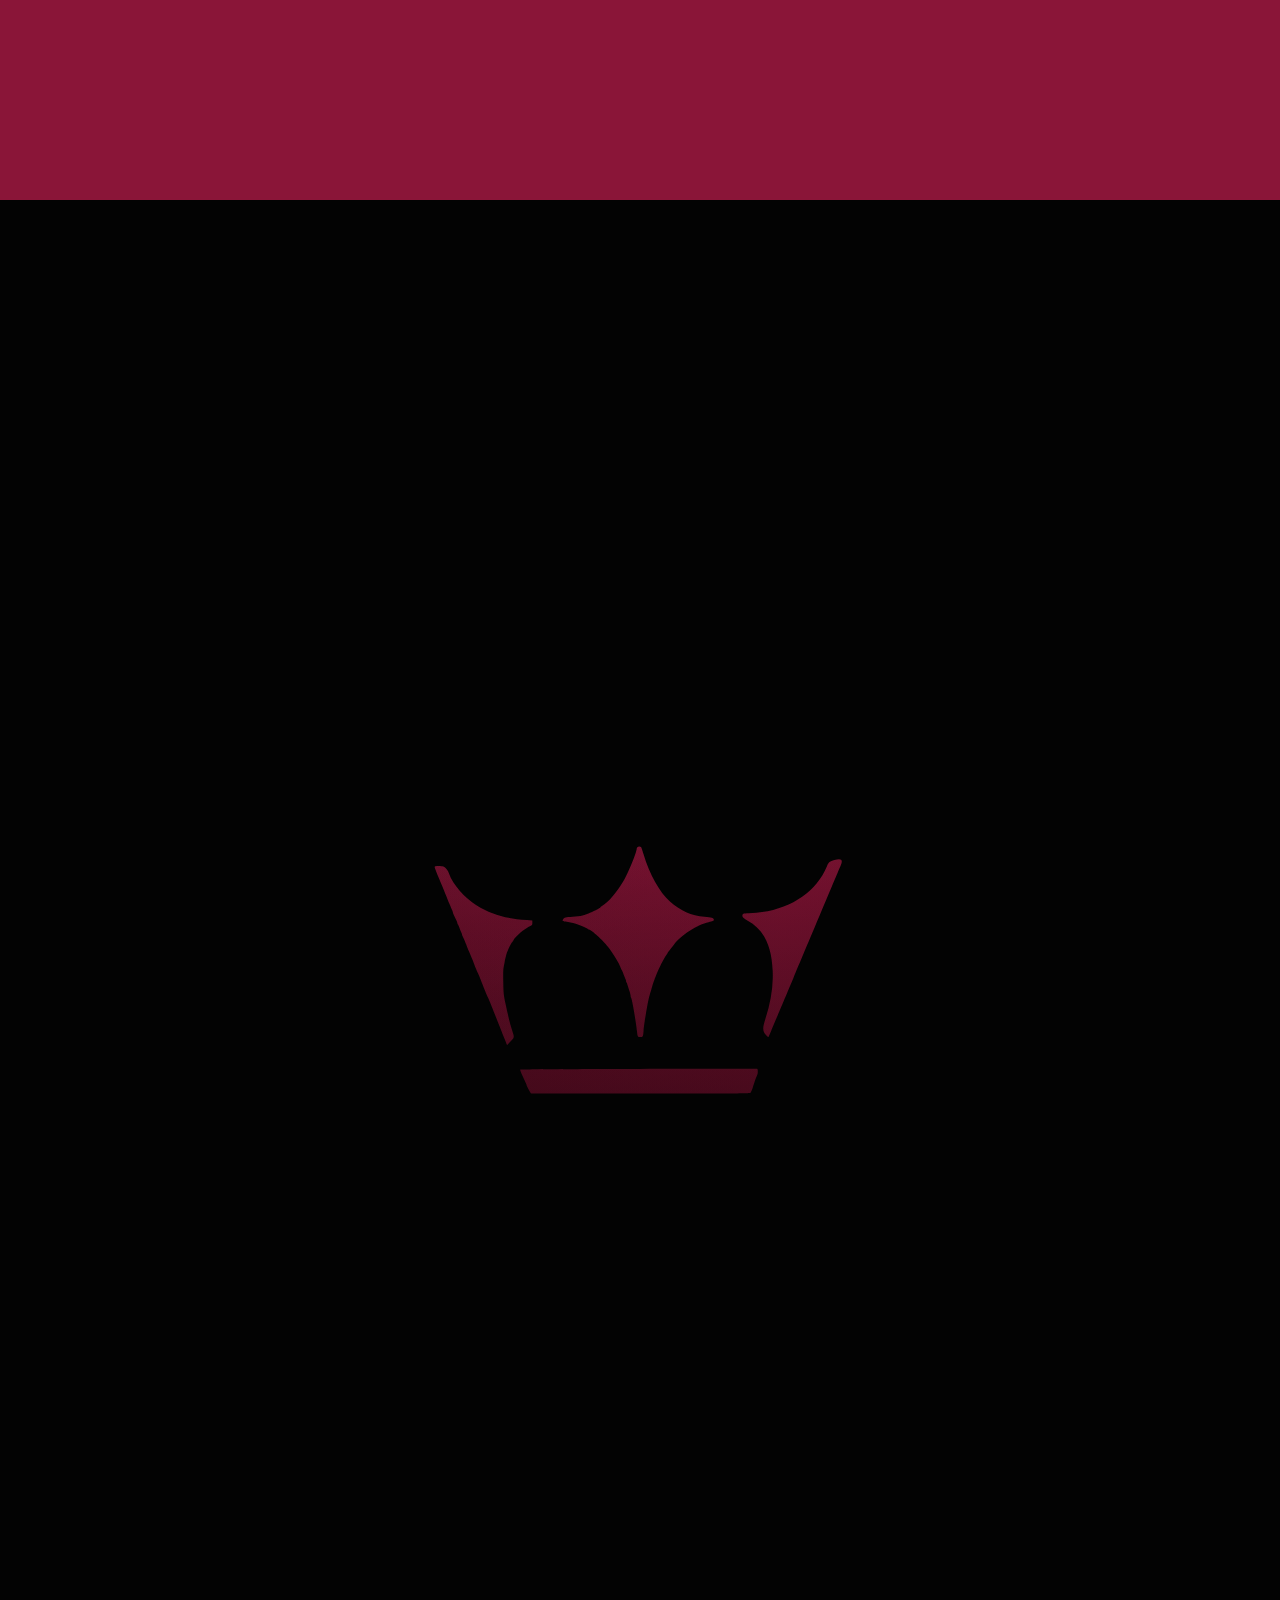
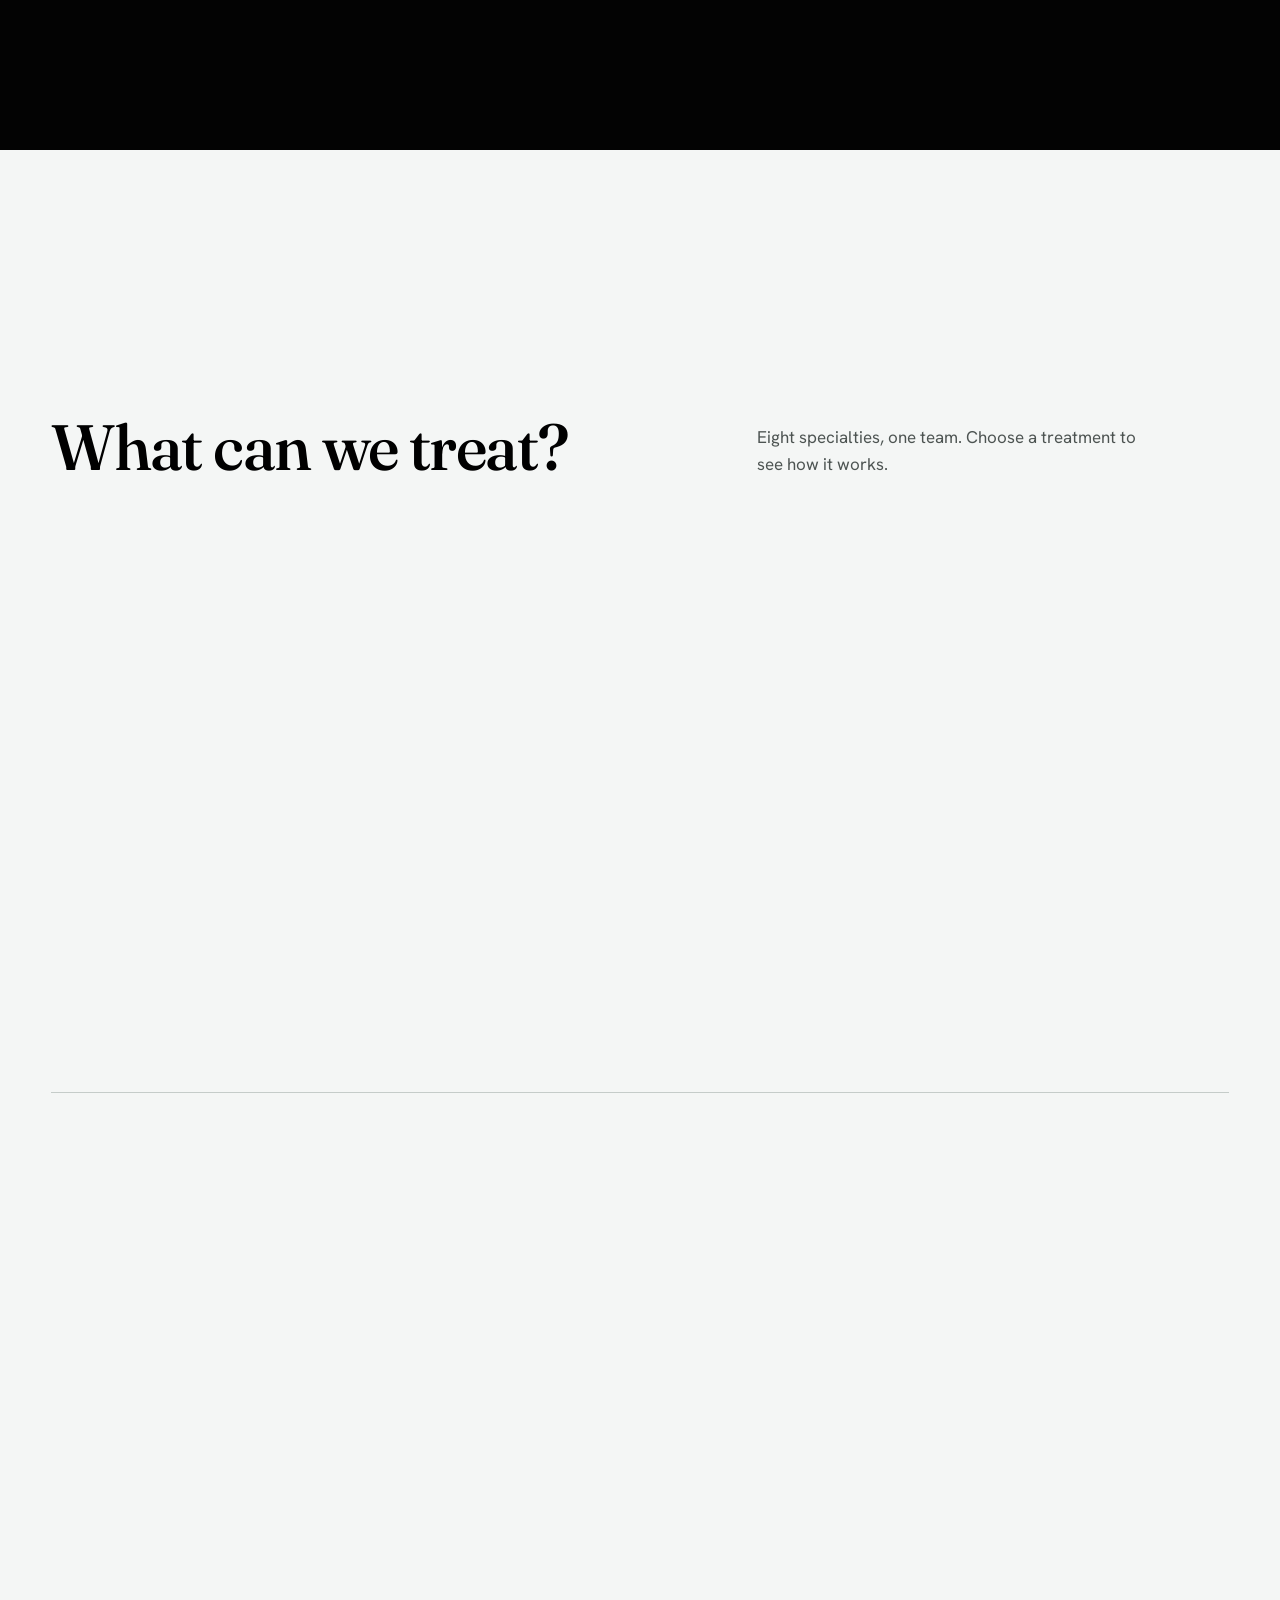
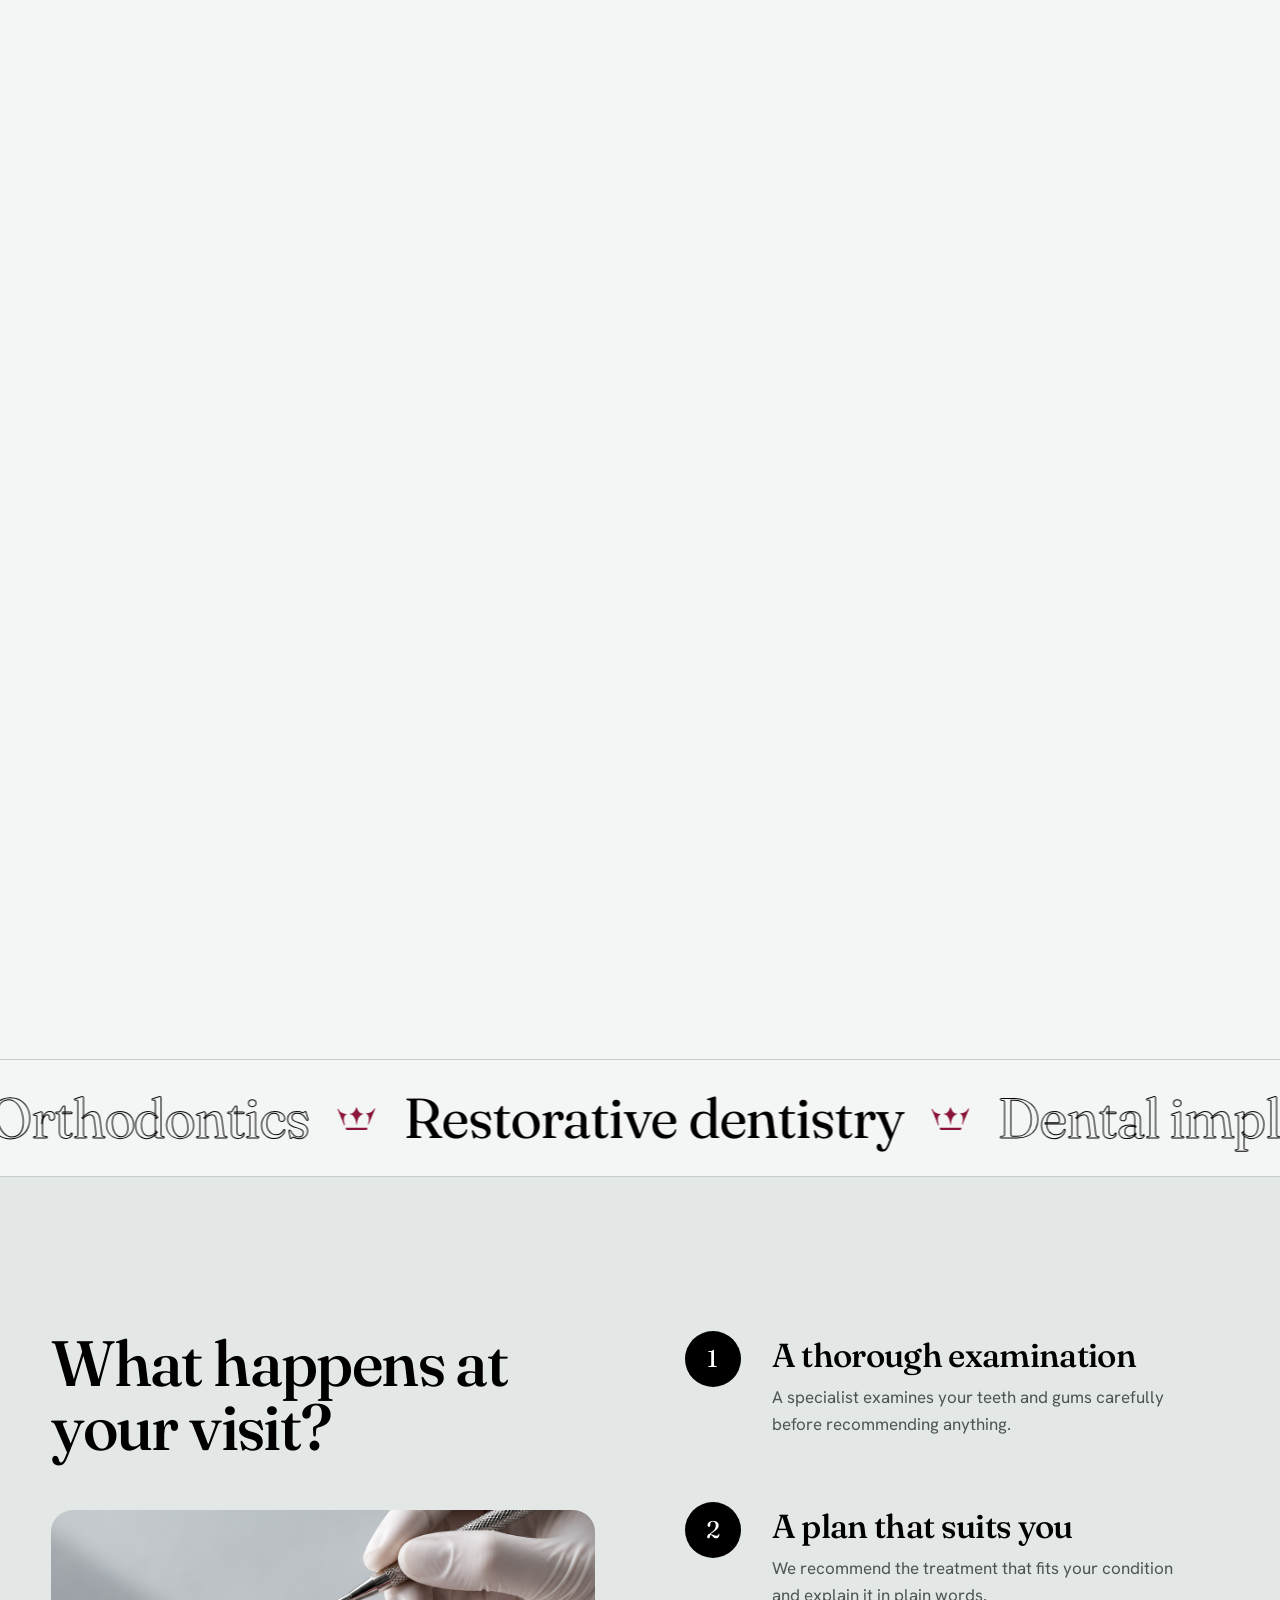
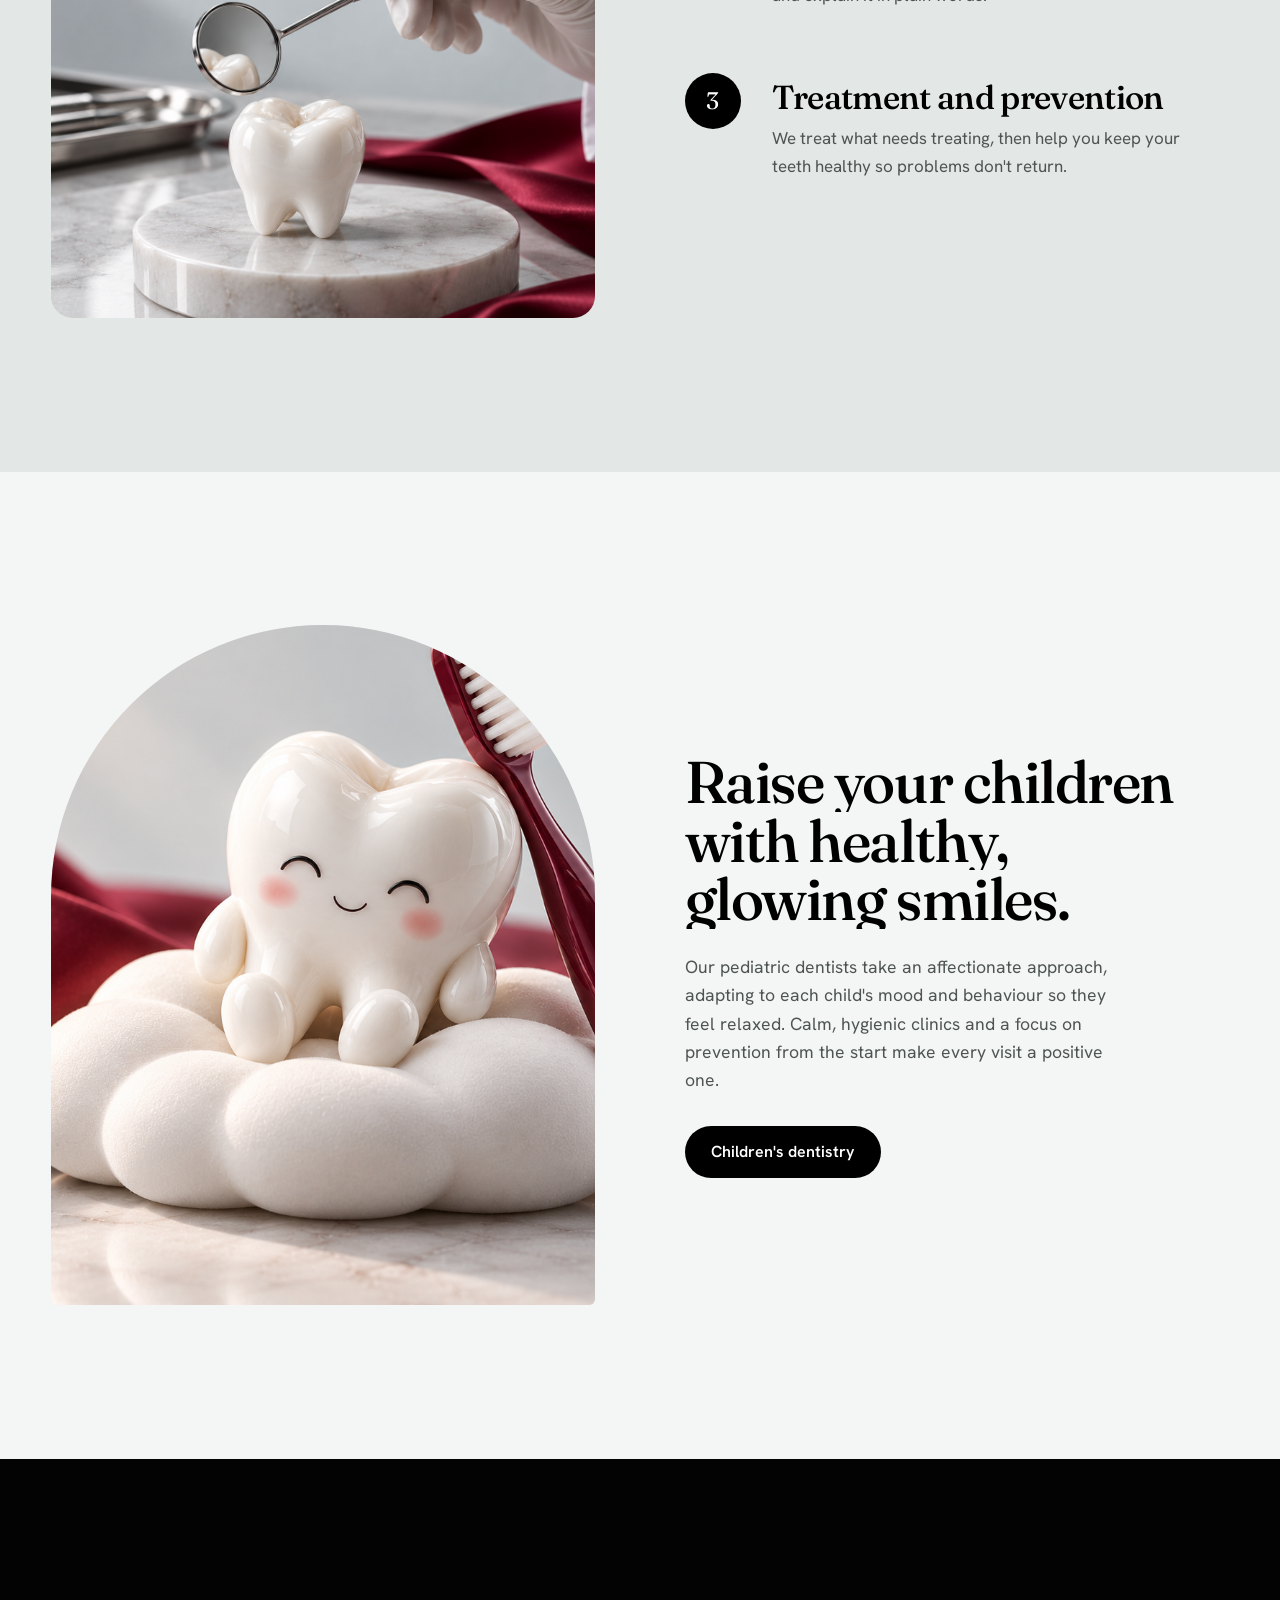
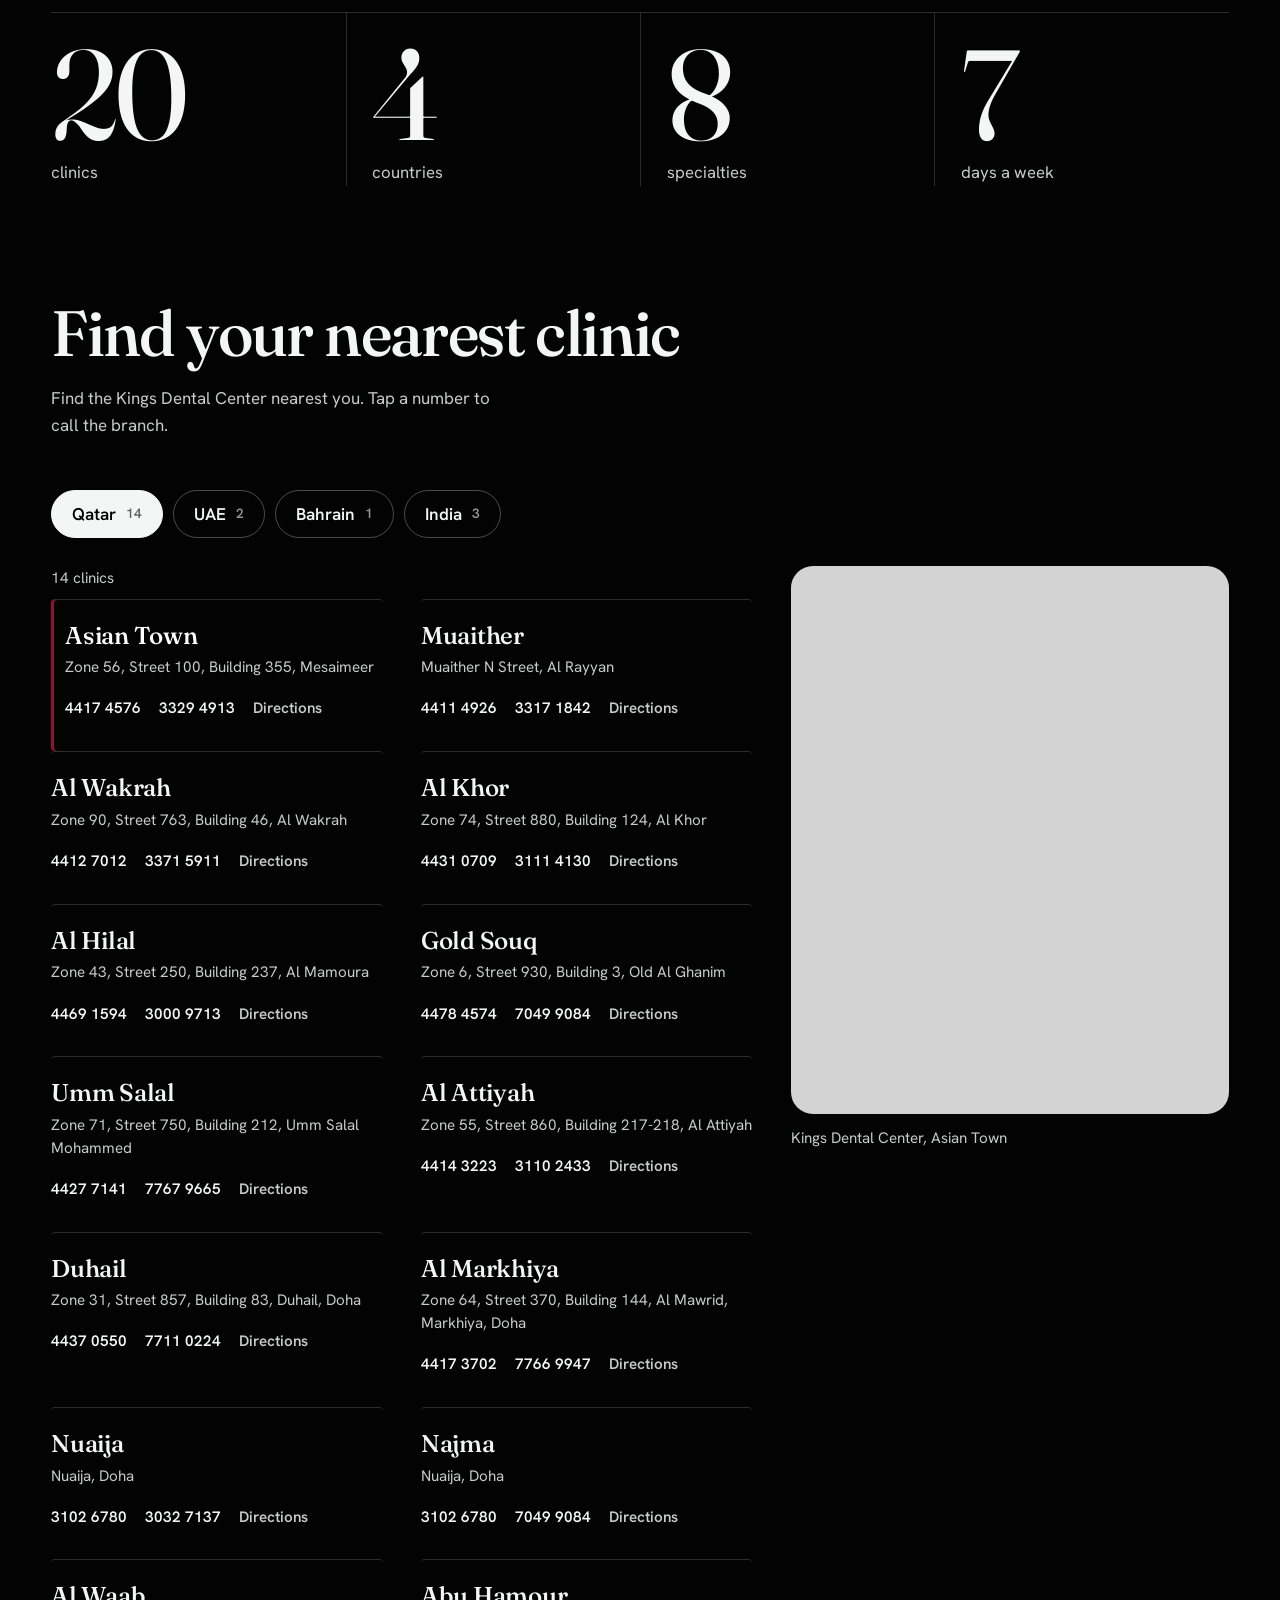
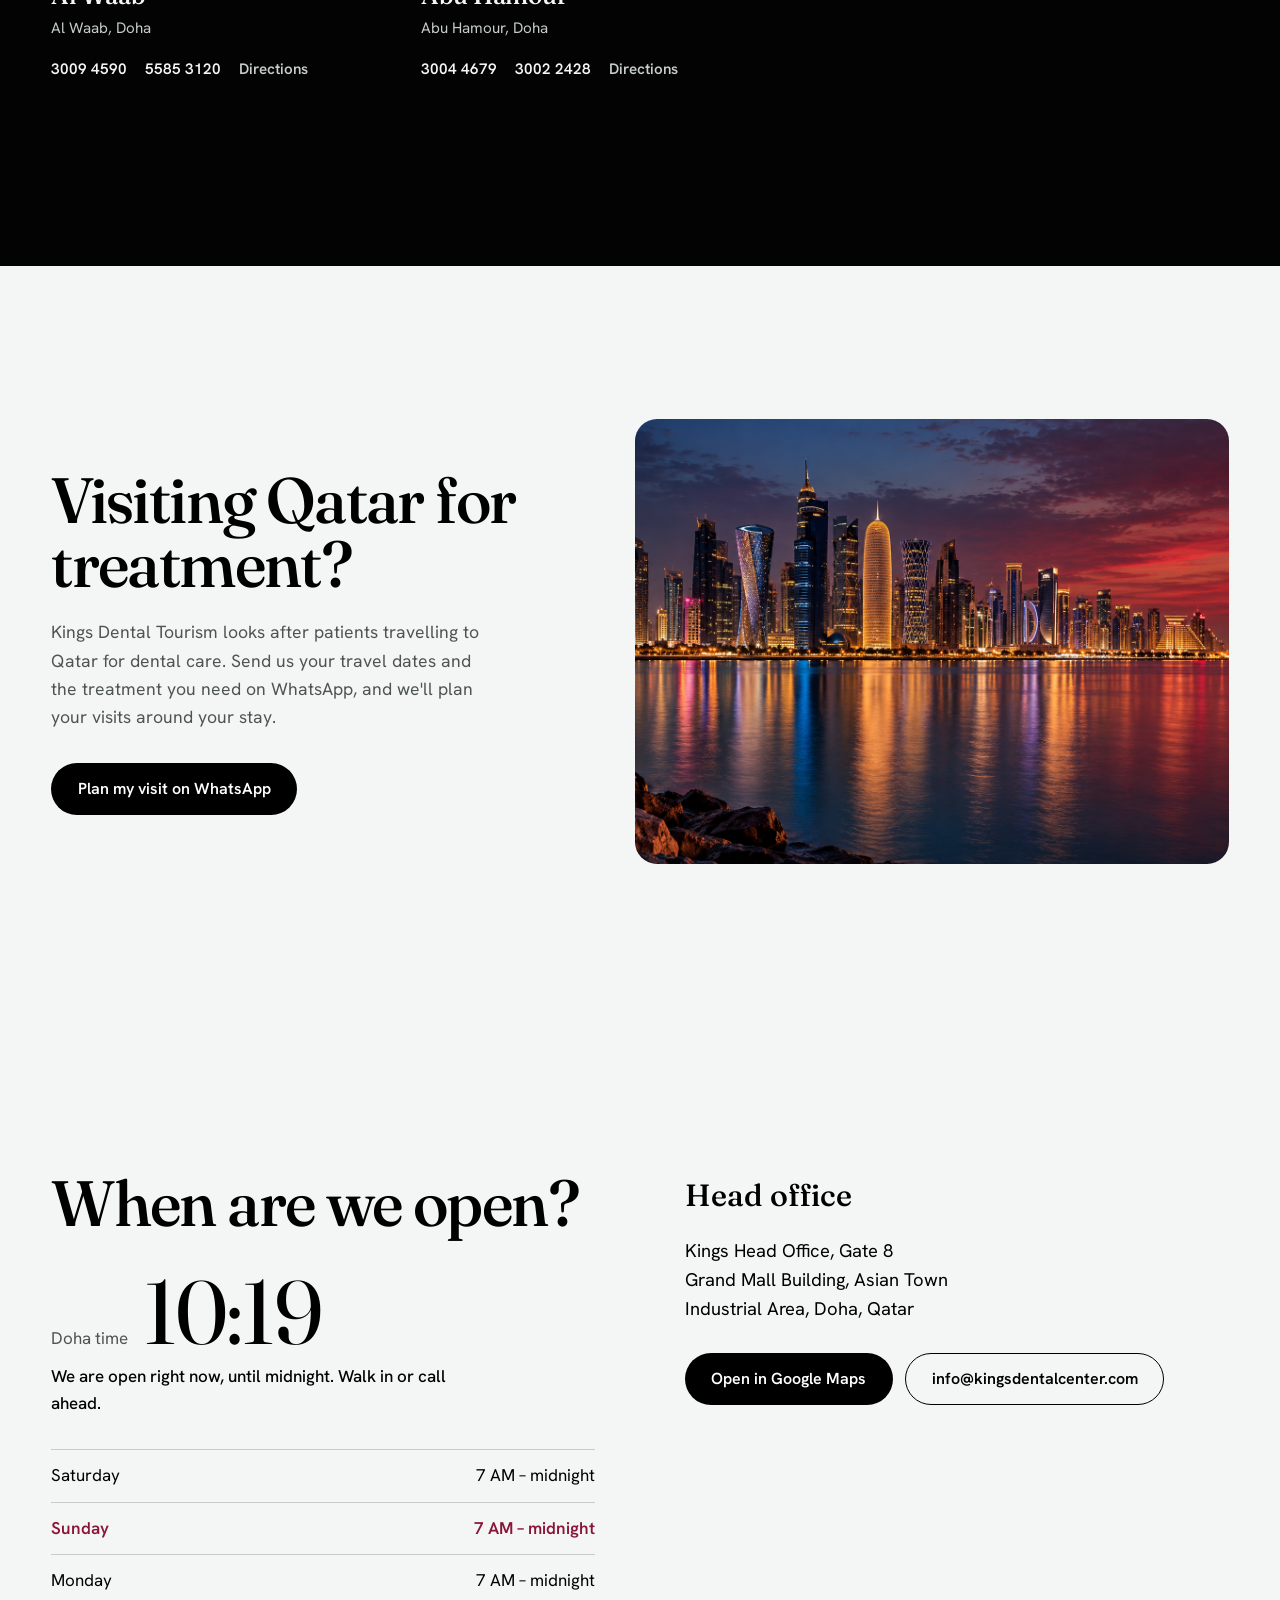
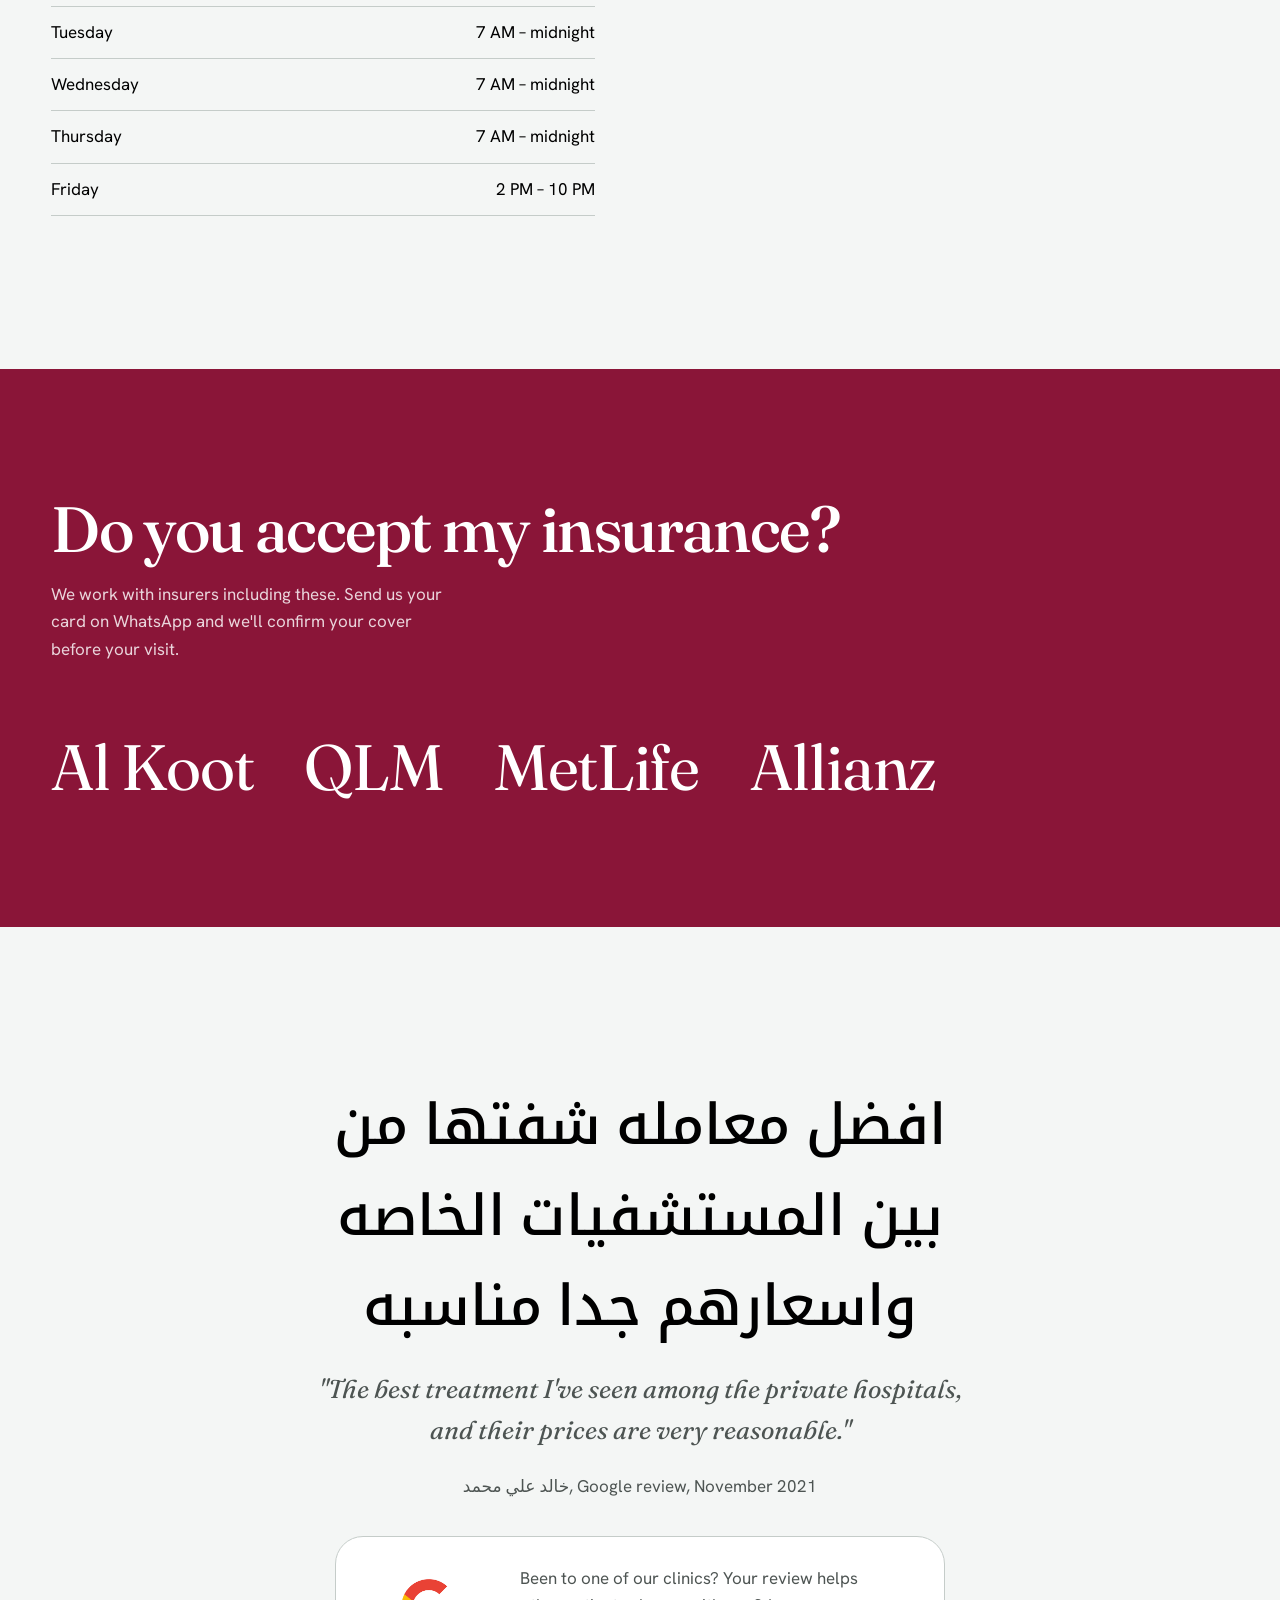
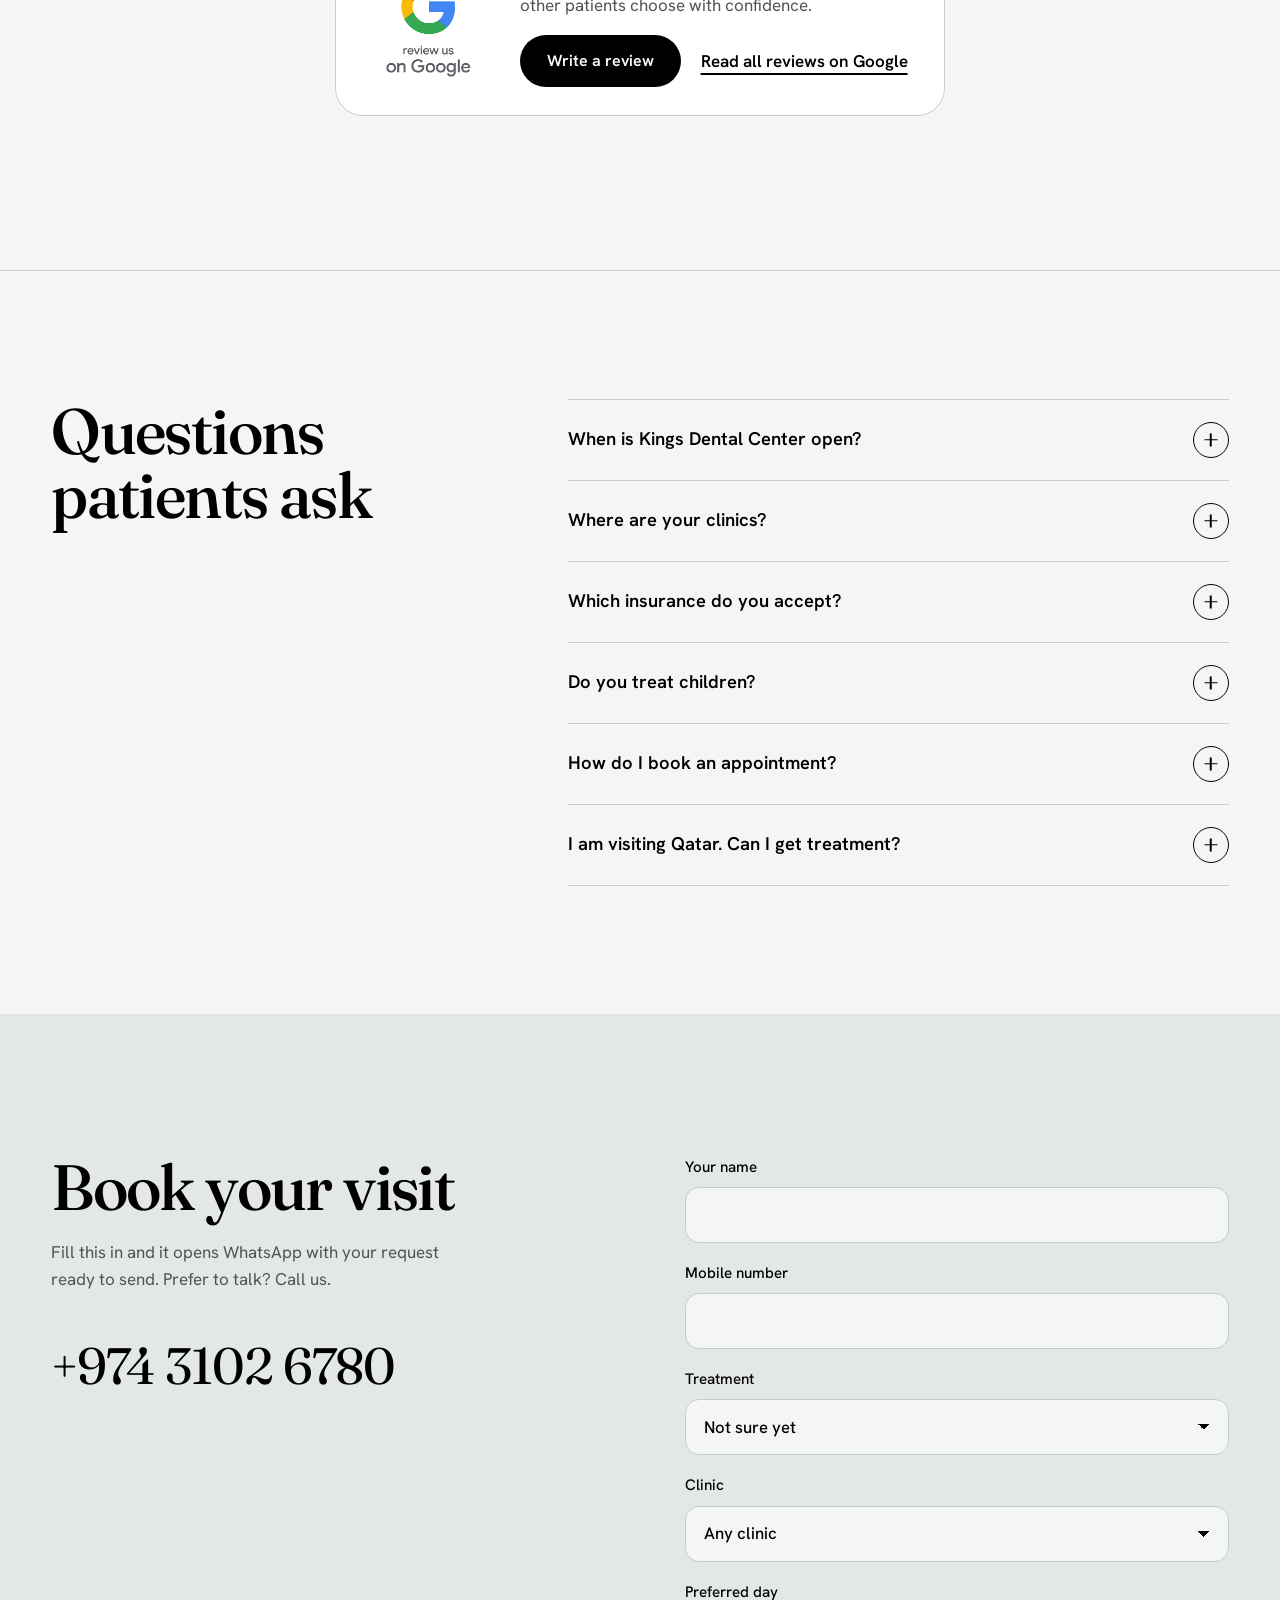
==== commit 70d82387: "Add kids, visit and Doha images; Google review badge Co-Authored-By: Claude Opus 5.5 <noreply@anthro" ====
--- a/site/index.html
+++ b/site/index.html
@@ -15,7 +15,7 @@
 <link rel="preload" href="fonts/fraunces-latin-opsz-normal.woff2" as="font" type="font/woff2" crossorigin>
 <link rel="preload" href="fonts/hanken-grotesk-latin-wght-normal.woff2" as="font" type="font/woff2" crossorigin>
 <link rel="stylesheet" href="css/fonts.css?v=f7cd680e">
-<link rel="stylesheet" href="css/style.css?v=02bdaaca">
+<link rel="stylesheet" href="css/style.css?v=0ae716ea">
 <script type="application/ld+json">
 {
  "@context": "https://schema.org",
@@ -191,7 +191,7 @@
     <div class="steps__side">
       <h2 id="steps-title" class="sec-title" data-i18n="stepsTitle">What happens at your visit?</h2>
       <figure class="steps__media">
-        <img src="assets/img/clinic/porcelain-still.jpg" alt="" width="1920" height="1080" loading="lazy">
+        <img src="assets/img/clinic/steps.png" alt="A gloved hand examining a porcelain tooth with a dental mirror" width="1448" height="1086" loading="lazy">
       </figure>
     </div>
     <ol class="steps__list">
@@ -207,7 +207,7 @@
 <section class="kids" aria-labelledby="kids-title">
   <div class="wrap kids__grid">
     <figure class="kids__media">
-      <div class="kids__frame"><img src="assets/img/services/children.png" alt="A porcelain baby tooth beside a maroon toothbrush" width="1448" height="1086" loading="lazy"></div>
+      <div class="kids__frame"><img src="assets/img/clinic/kids.png" alt="A smiling porcelain baby tooth on a cloud beside a maroon toothbrush" width="1448" height="1086" loading="lazy"></div>
     </figure>
     <div class="kids__copy">
       <h2 id="kids-title" class="kids__title" data-i18n="kidsTitle">Raise your children with healthy, glowing smiles.</h2>
@@ -246,7 +246,7 @@
       <a class="btn btn--ink" href="https://wa.me/97431026780?text=Hello%20Kings%20Dental%20Tourism" target="_blank" rel="noopener" data-i18n="tourCta">Plan my visit on WhatsApp</a>
     </div>
     <figure class="tour__media">
-      <img src="assets/img/clinic/tourism.jpg" alt="" width="1600" height="1000" loading="lazy" onerror="this.onerror=null;this.src='assets/img/clinic/porcelain-still-2.jpg'">
+      <img src="assets/img/clinic/tourism.png" alt="Doha skyline across the water at dusk" width="1448" height="1086" loading="lazy">
     </figure>
   </div>
 </section>
@@ -296,7 +296,16 @@
       <p class="voice__en" data-i18n="reviewEn" lang="en">"The best treatment I've seen among the private hospitals, and their prices are very reasonable."</p>
       <figcaption class="voice__cap"><bdi lang="ar">خالد علي محمد</bdi>, <span data-i18n="reviewSrc">Google review, November 2021</span></figcaption>
     </figure>
-    <a class="link" href="https://maps.app.goo.gl/DoaFzT3tieYbJkjC8" target="_blank" rel="noopener" data-i18n="ctaReviews">Read all reviews on Google</a>
+    <div class="gbadge">
+      <img class="gbadge__img" src="assets/img/google-review-us.png" alt="Review us on Google" width="432" height="438" loading="lazy">
+      <div class="gbadge__copy">
+        <p class="gbadge__text" data-i18n="reviewAsk">Been to one of our clinics? Your review helps other patients choose with confidence.</p>
+        <div class="gbadge__links">
+          <a class="btn btn--ink" href="https://maps.app.goo.gl/DoaFzT3tieYbJkjC8" target="_blank" rel="noopener" data-i18n="reviewWrite">Write a review</a>
+          <a class="link" href="https://maps.app.goo.gl/DoaFzT3tieYbJkjC8" target="_blank" rel="noopener" data-i18n="ctaReviews">Read all reviews on Google</a>
+        </div>
+      </div>
+    </div>
   </div>
 </section>
 
@@ -400,7 +409,7 @@
 <script src="js/vendor/ScrollTrigger.min.js?v=5445d0e9"></script>
 <script src="js/vendor/SplitText.min.js?v=8b363297"></script>
 <script src="js/vendor/lenis.min.js?v=5a44a112"></script>
-<script src="js/content.js?v=a6c60234"></script>
+<script src="js/content.js?v=ac194fba"></script>
 <script src="js/treatments.js?v=95e75cef"></script>
 <script src="js/main.js?v=de32aba2"></script>
 </body>
--- a/site/css/style.css
+++ b/site/css/style.css
@@ -622,3 +622,13 @@
   .finale__video { object-fit: cover; object-position: 50% 40%; transform: scale(1.02); }
   .finale__copy { margin-top: -24px; }
 }
+
+/* Google review badge */
+.gbadge { display: inline-flex; align-items: center; gap: clamp(20px, 3vw, 36px); text-align: start; padding: clamp(20px, 2.4vw, 28px) clamp(22px, 3vw, 36px); border: 1px solid var(--mist); border-radius: 28px; background: var(--white); max-width: 640px; }
+.gbadge__img { width: clamp(84px, 9vw, 112px); height: auto; flex: none; }
+.gbadge__text { margin: 0 0 16px; color: var(--graphite); max-width: 38ch; }
+.gbadge__links { display: flex; flex-wrap: wrap; align-items: center; gap: 8px 20px; }
+@media (max-width: 520px) { .gbadge { flex-direction: column; text-align: center; } .gbadge__links { justify-content: center; } }
+.kids__frame img { object-position: 42% 50%; }
+.steps__media { aspect-ratio: 4 / 3; }
+.tour__media { aspect-ratio: 4 / 3; }
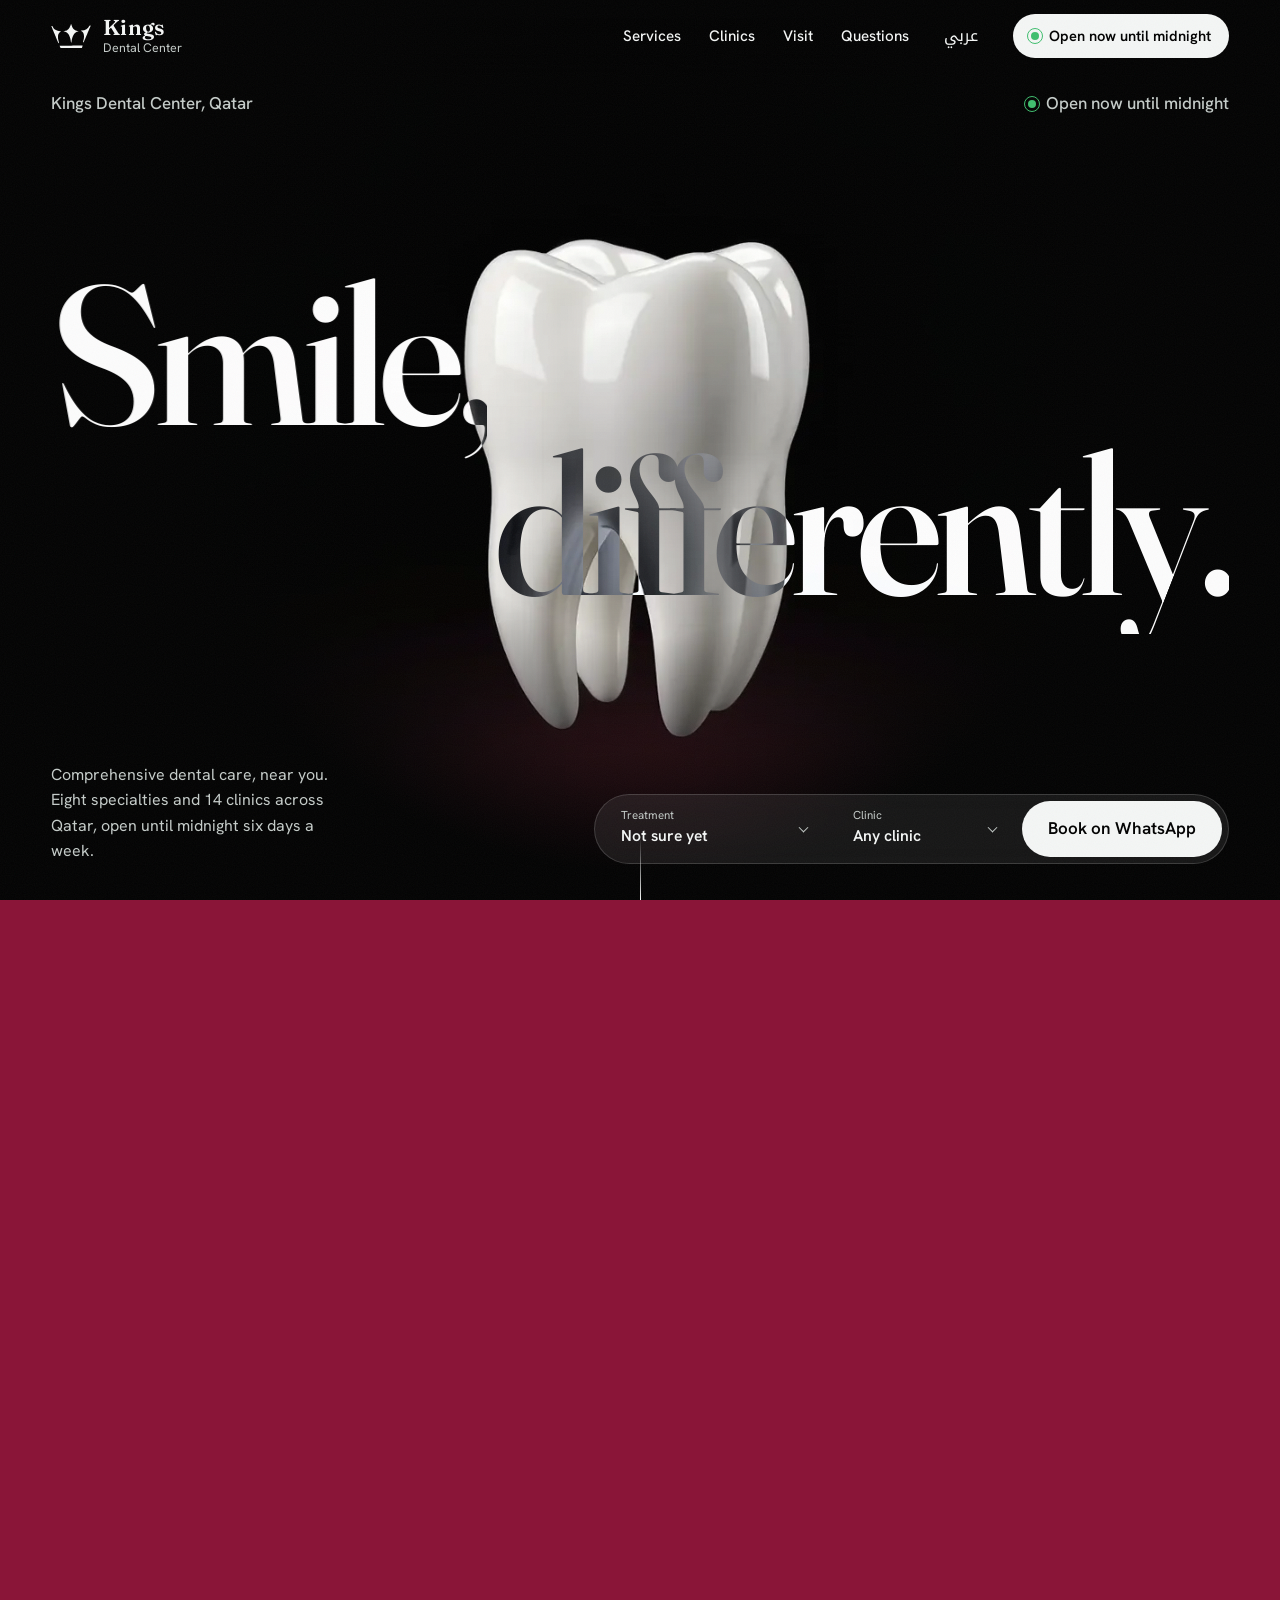
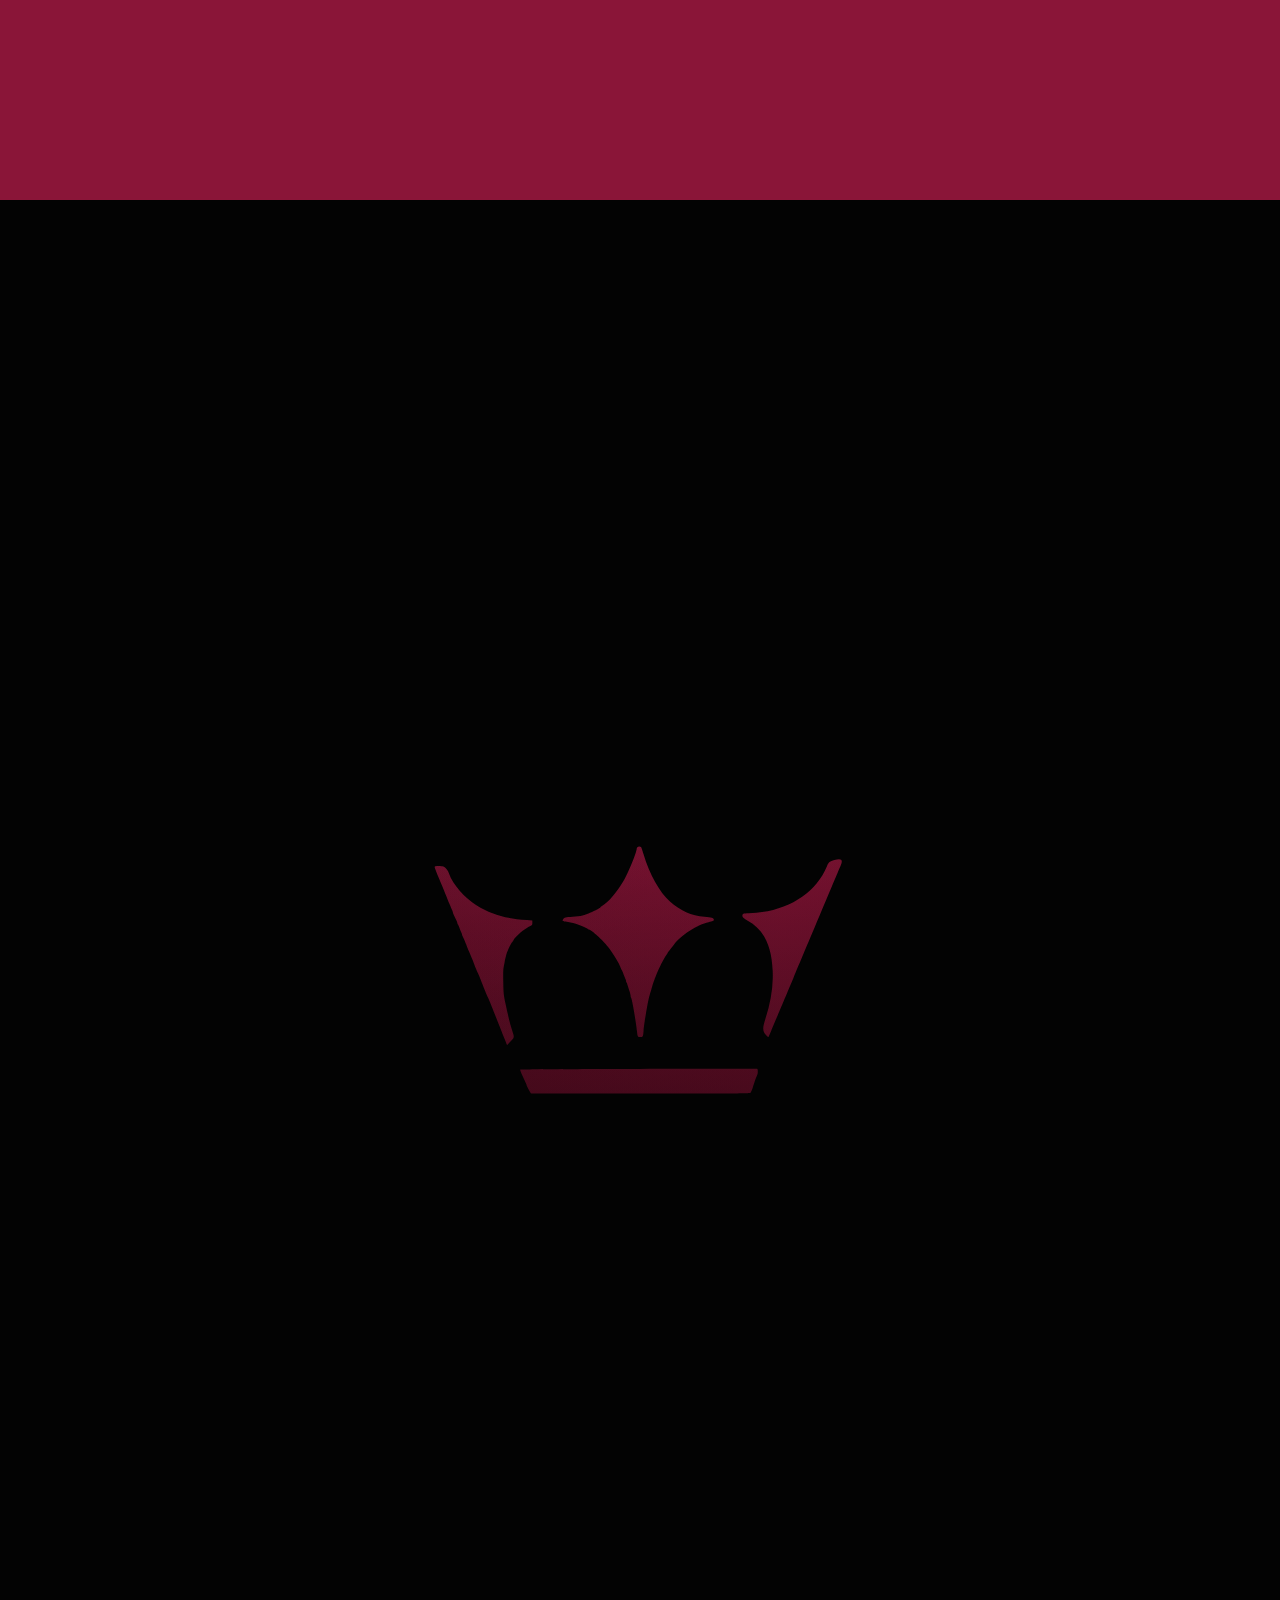
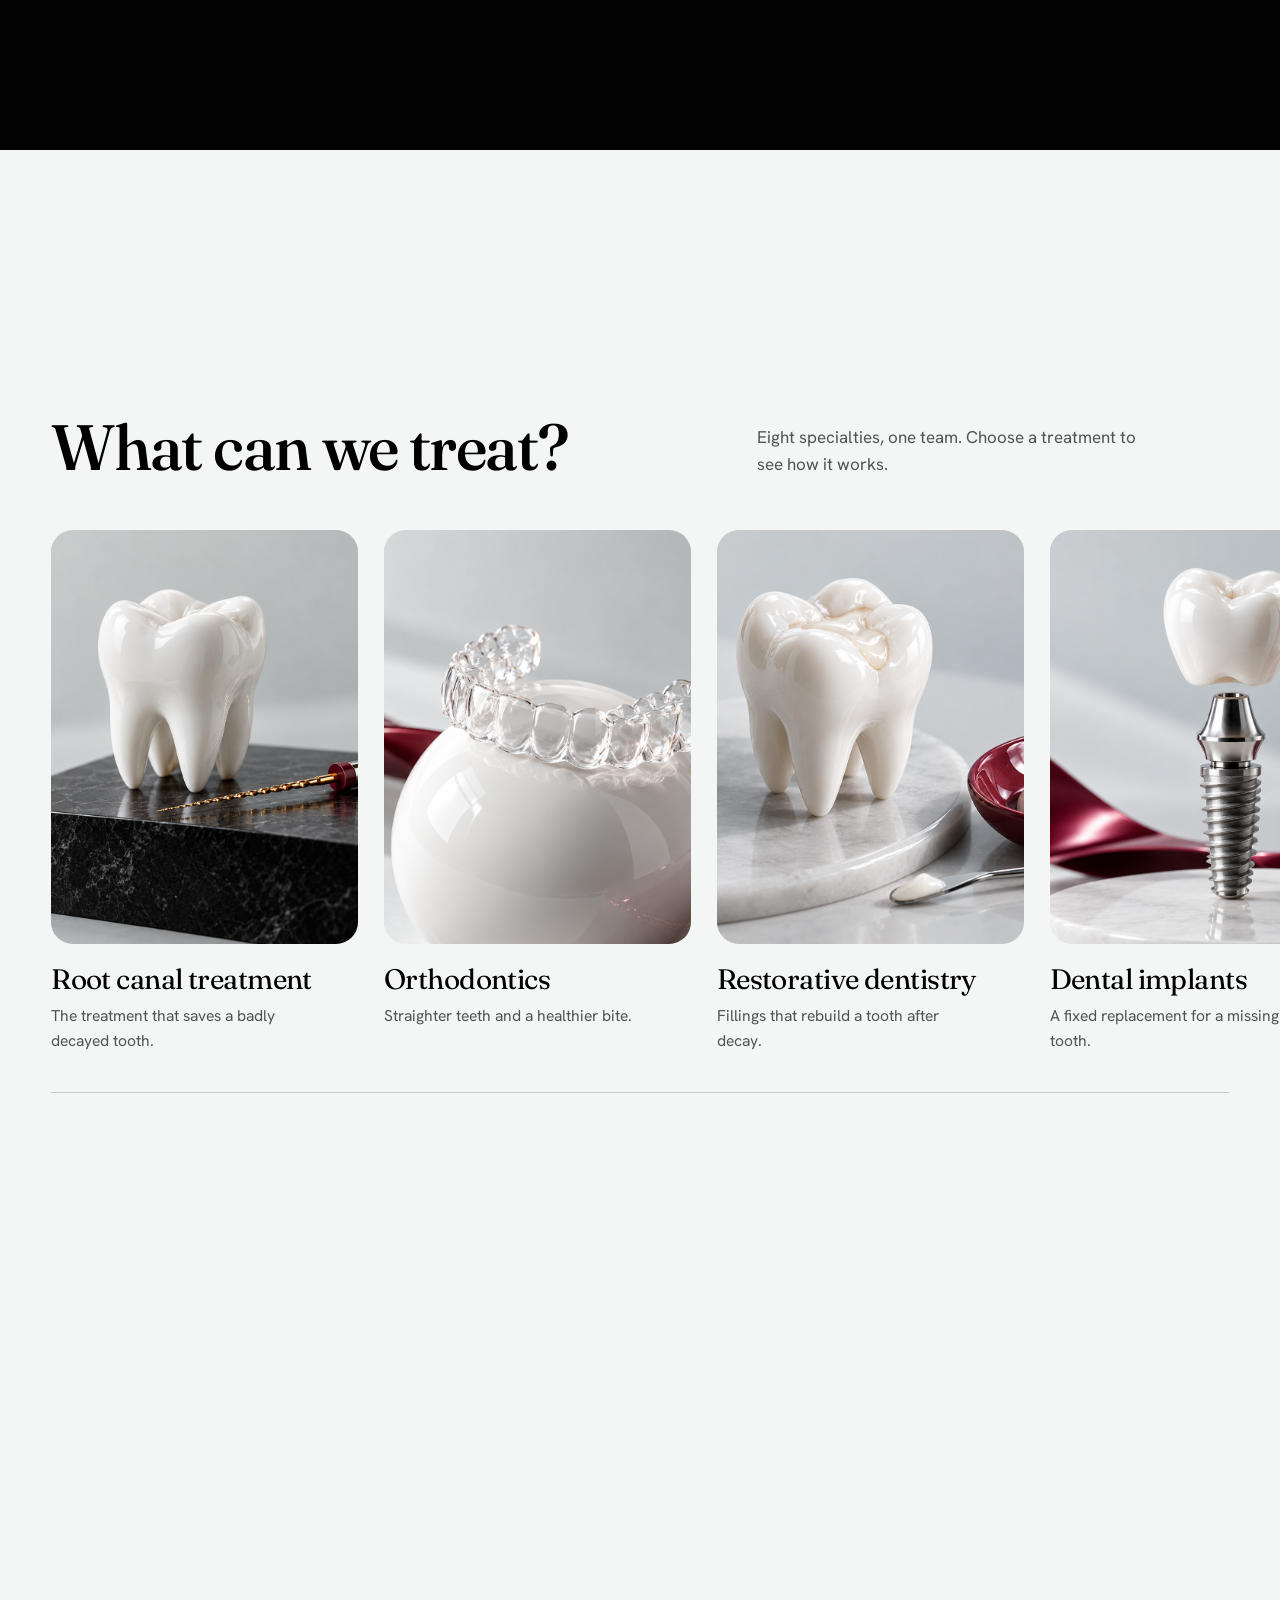
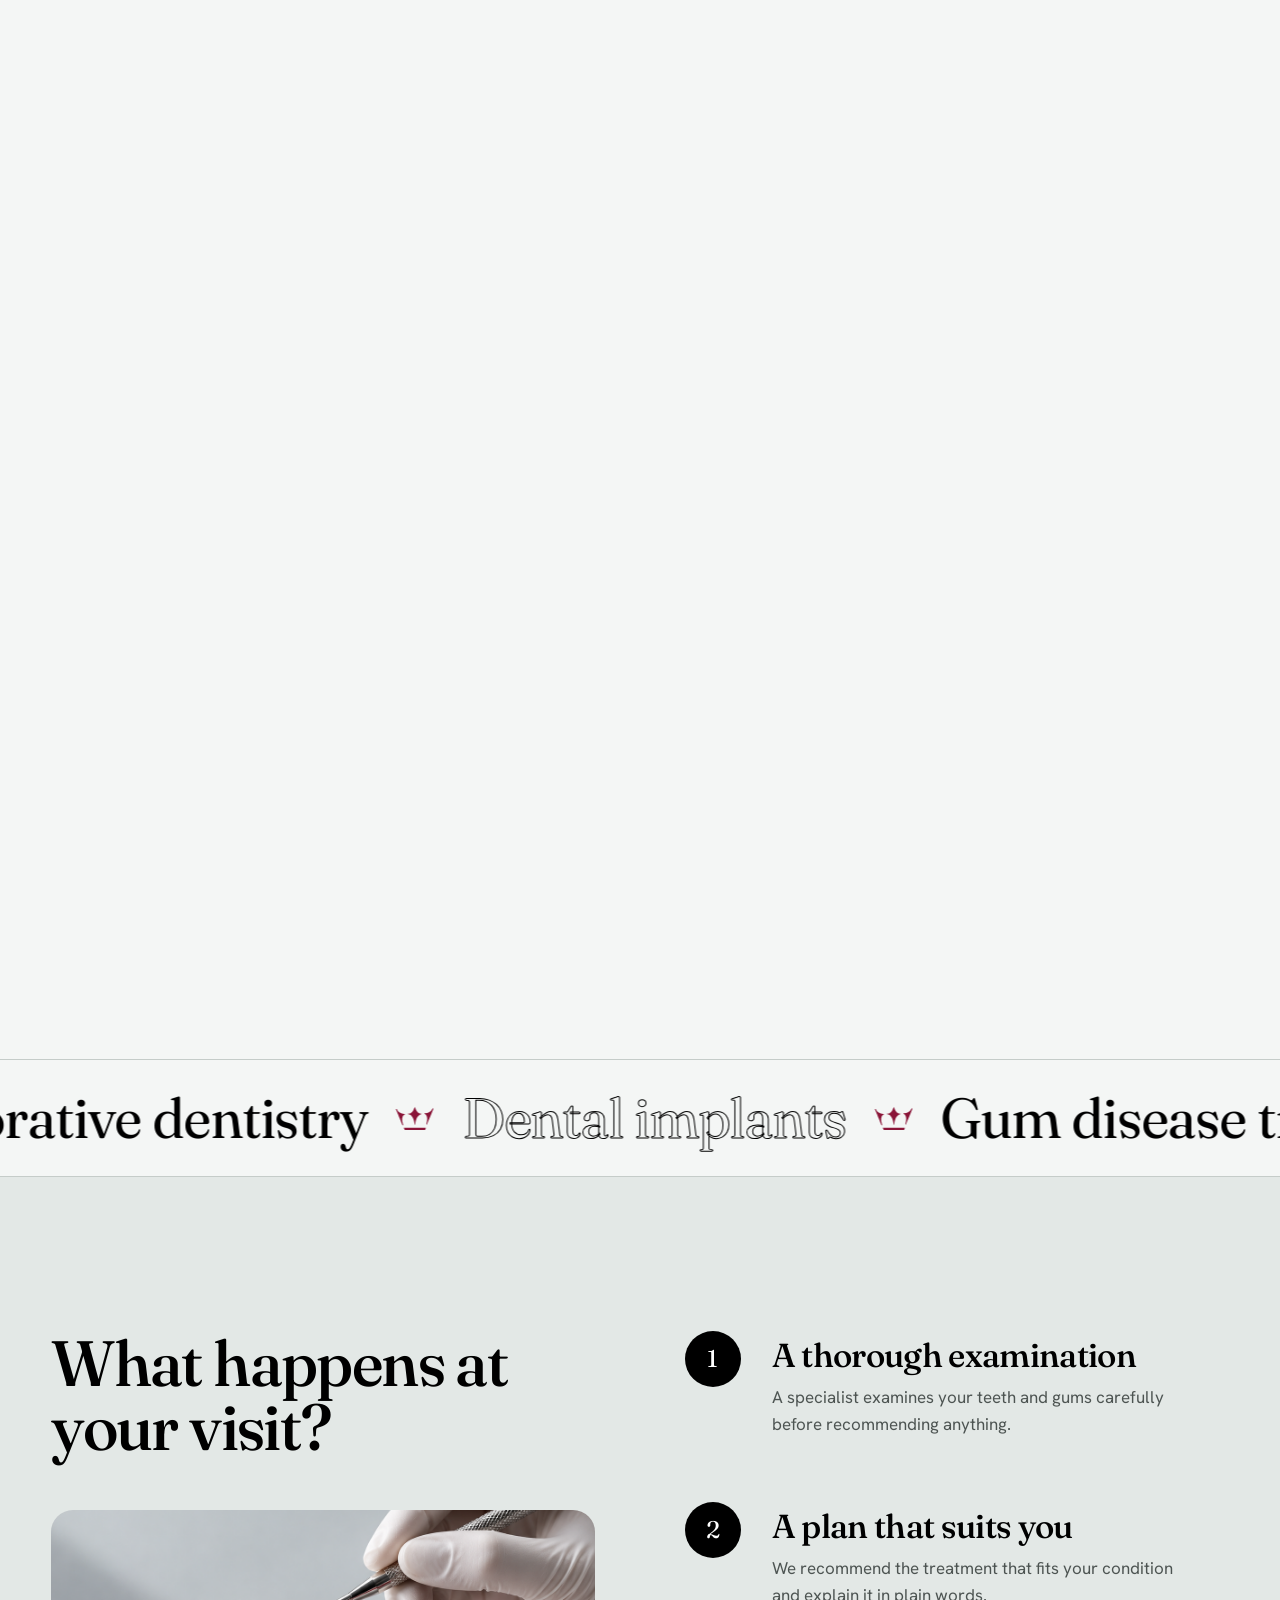
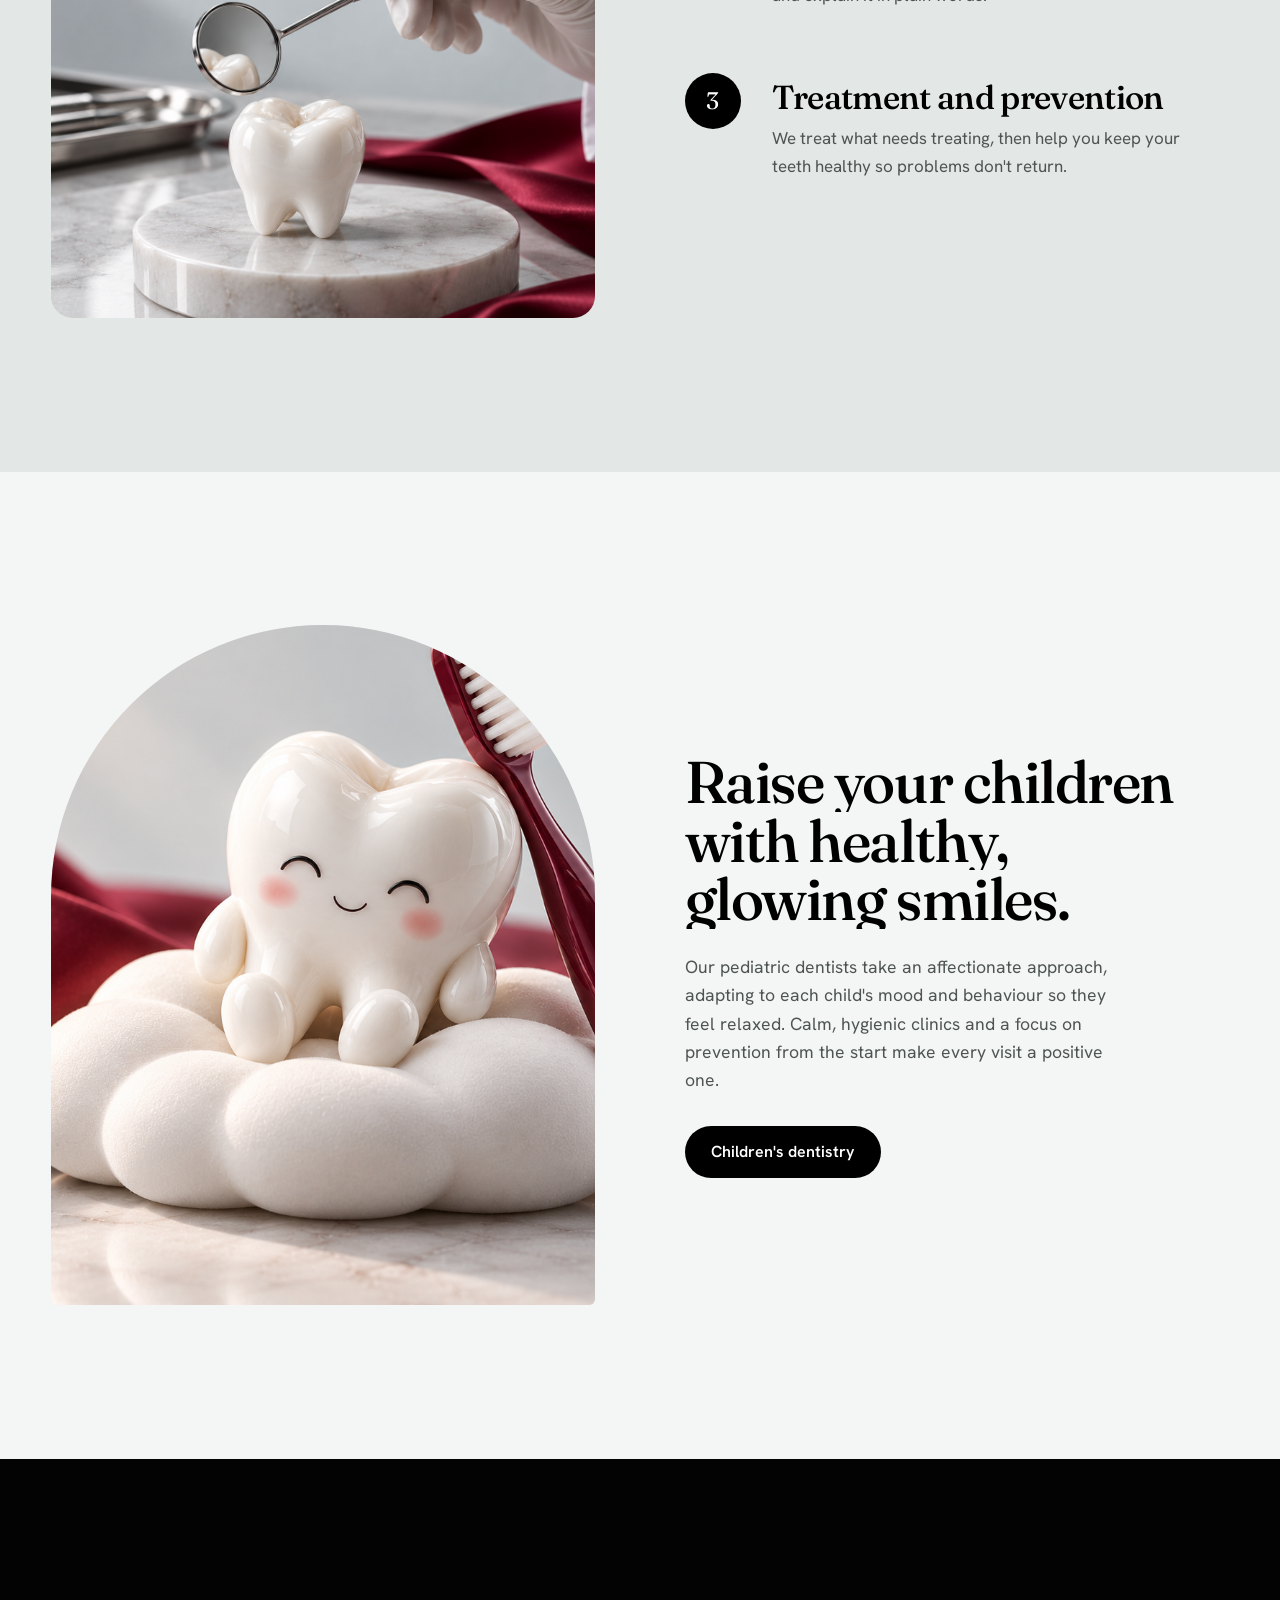
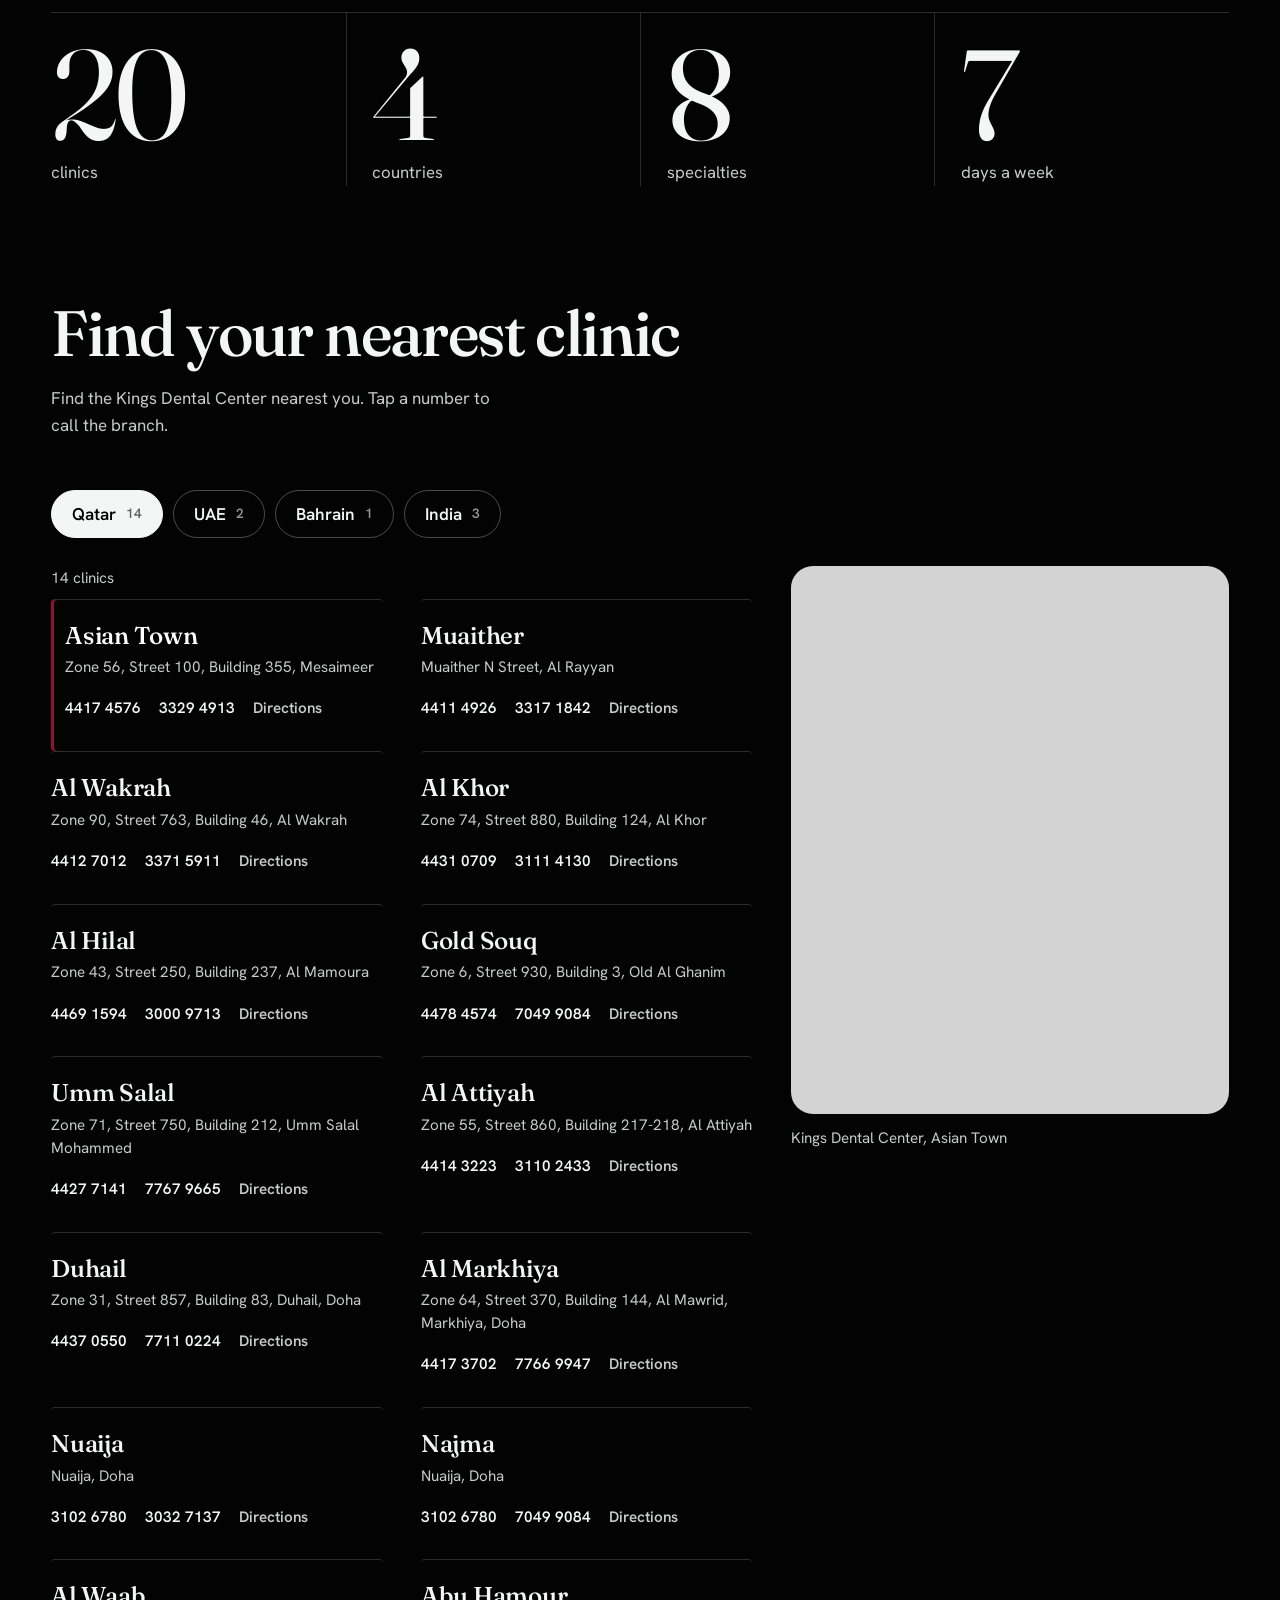
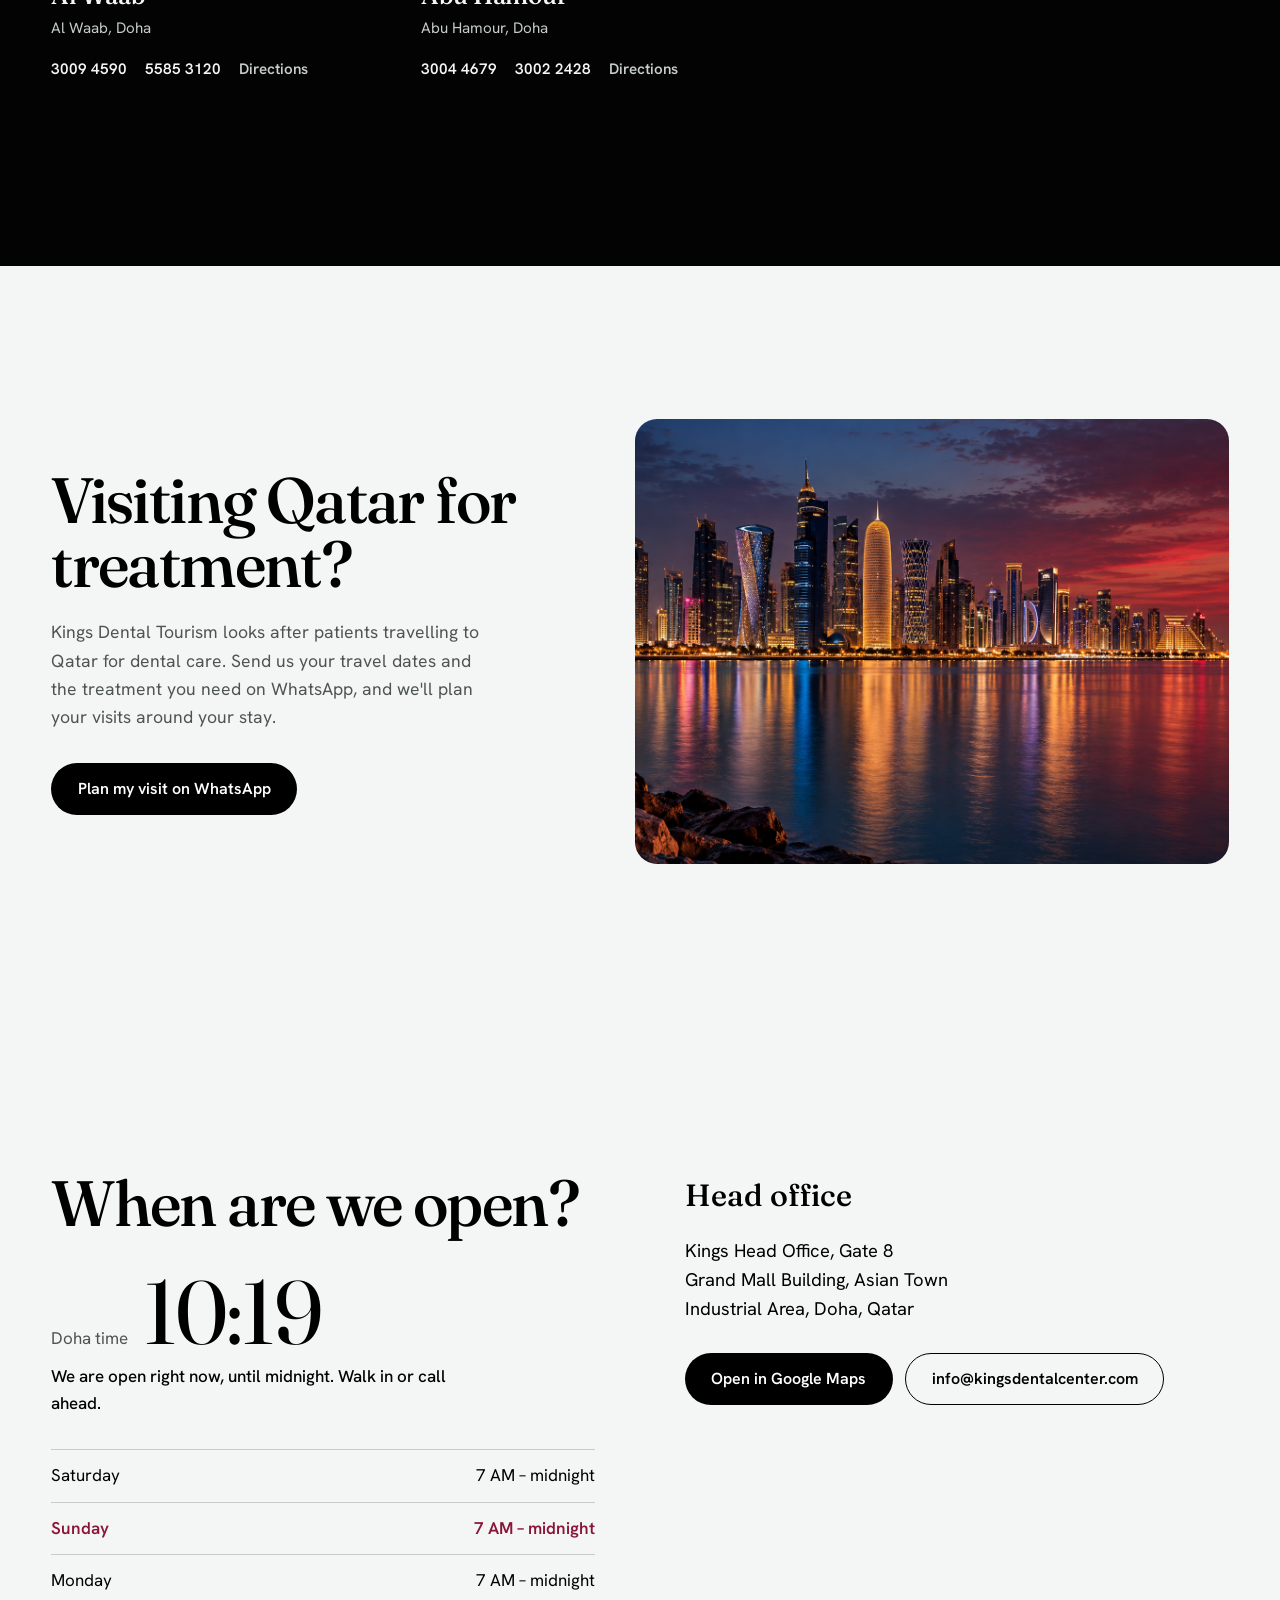
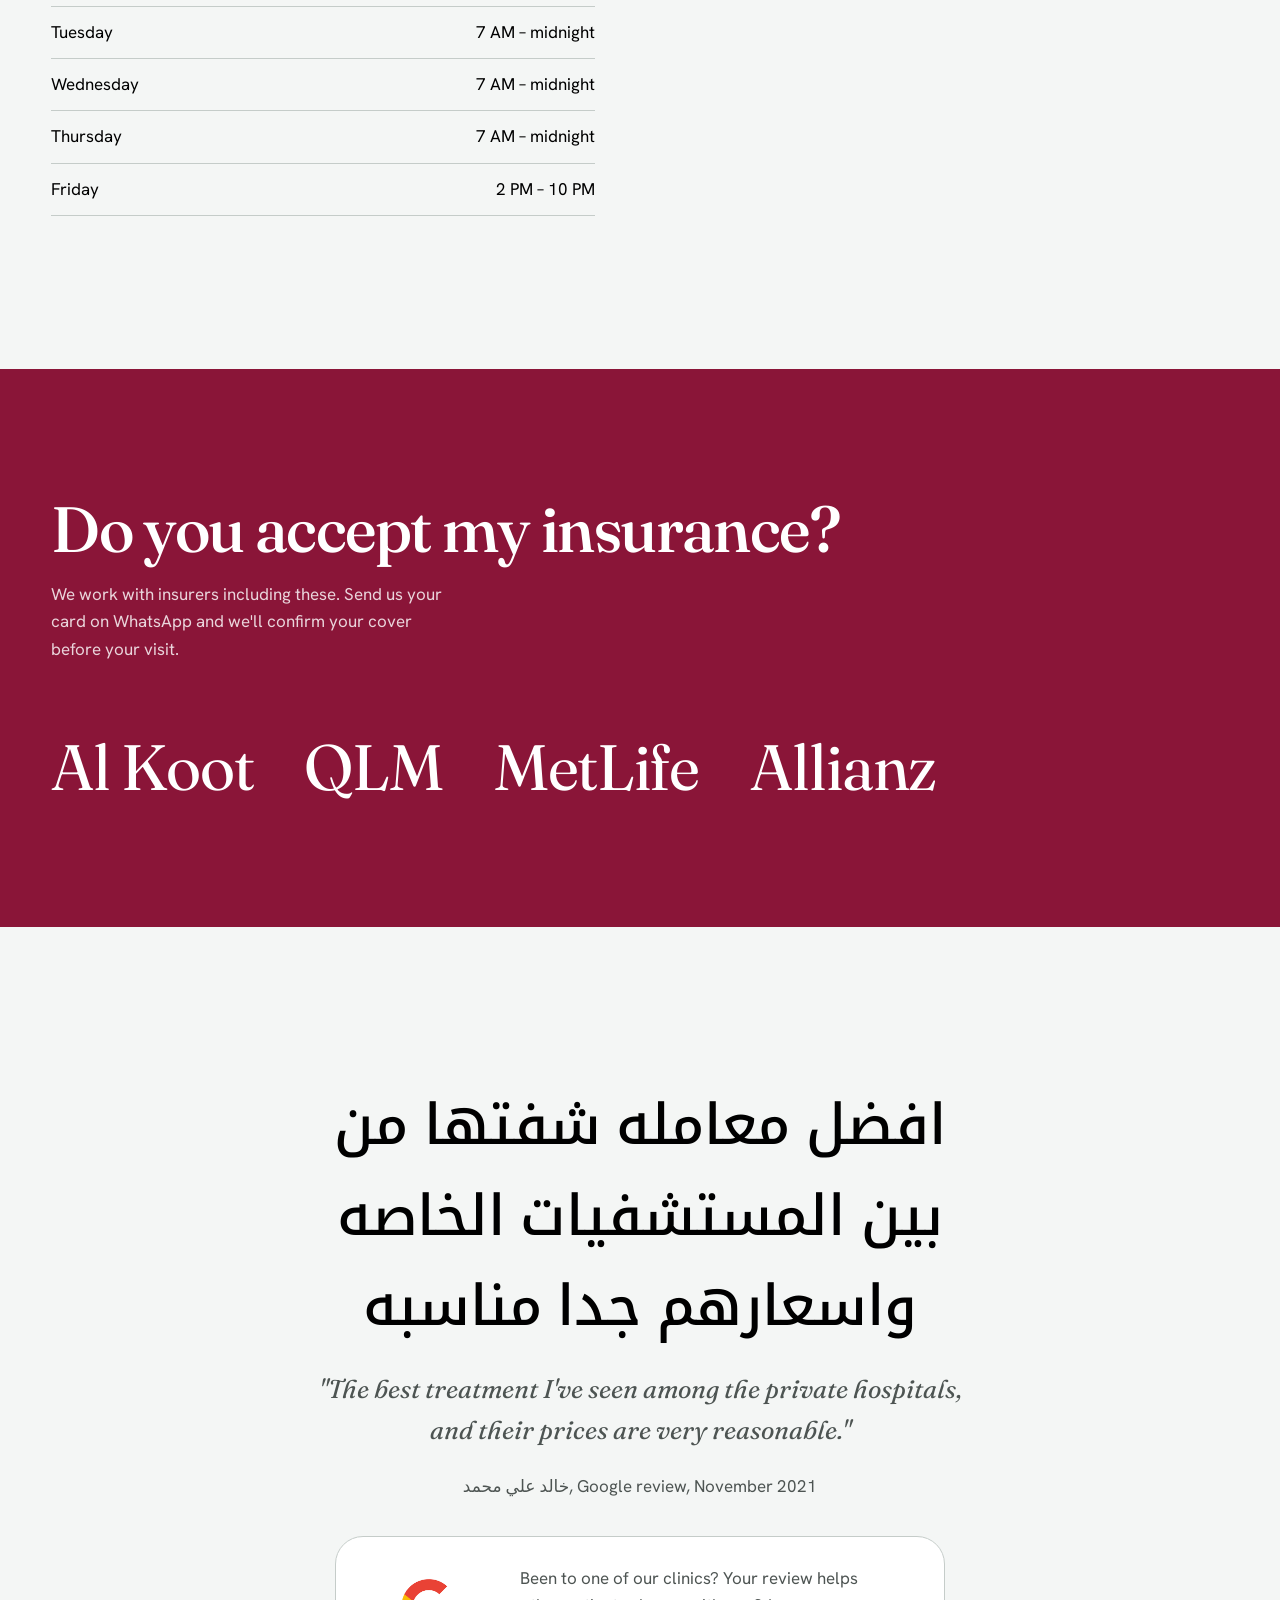
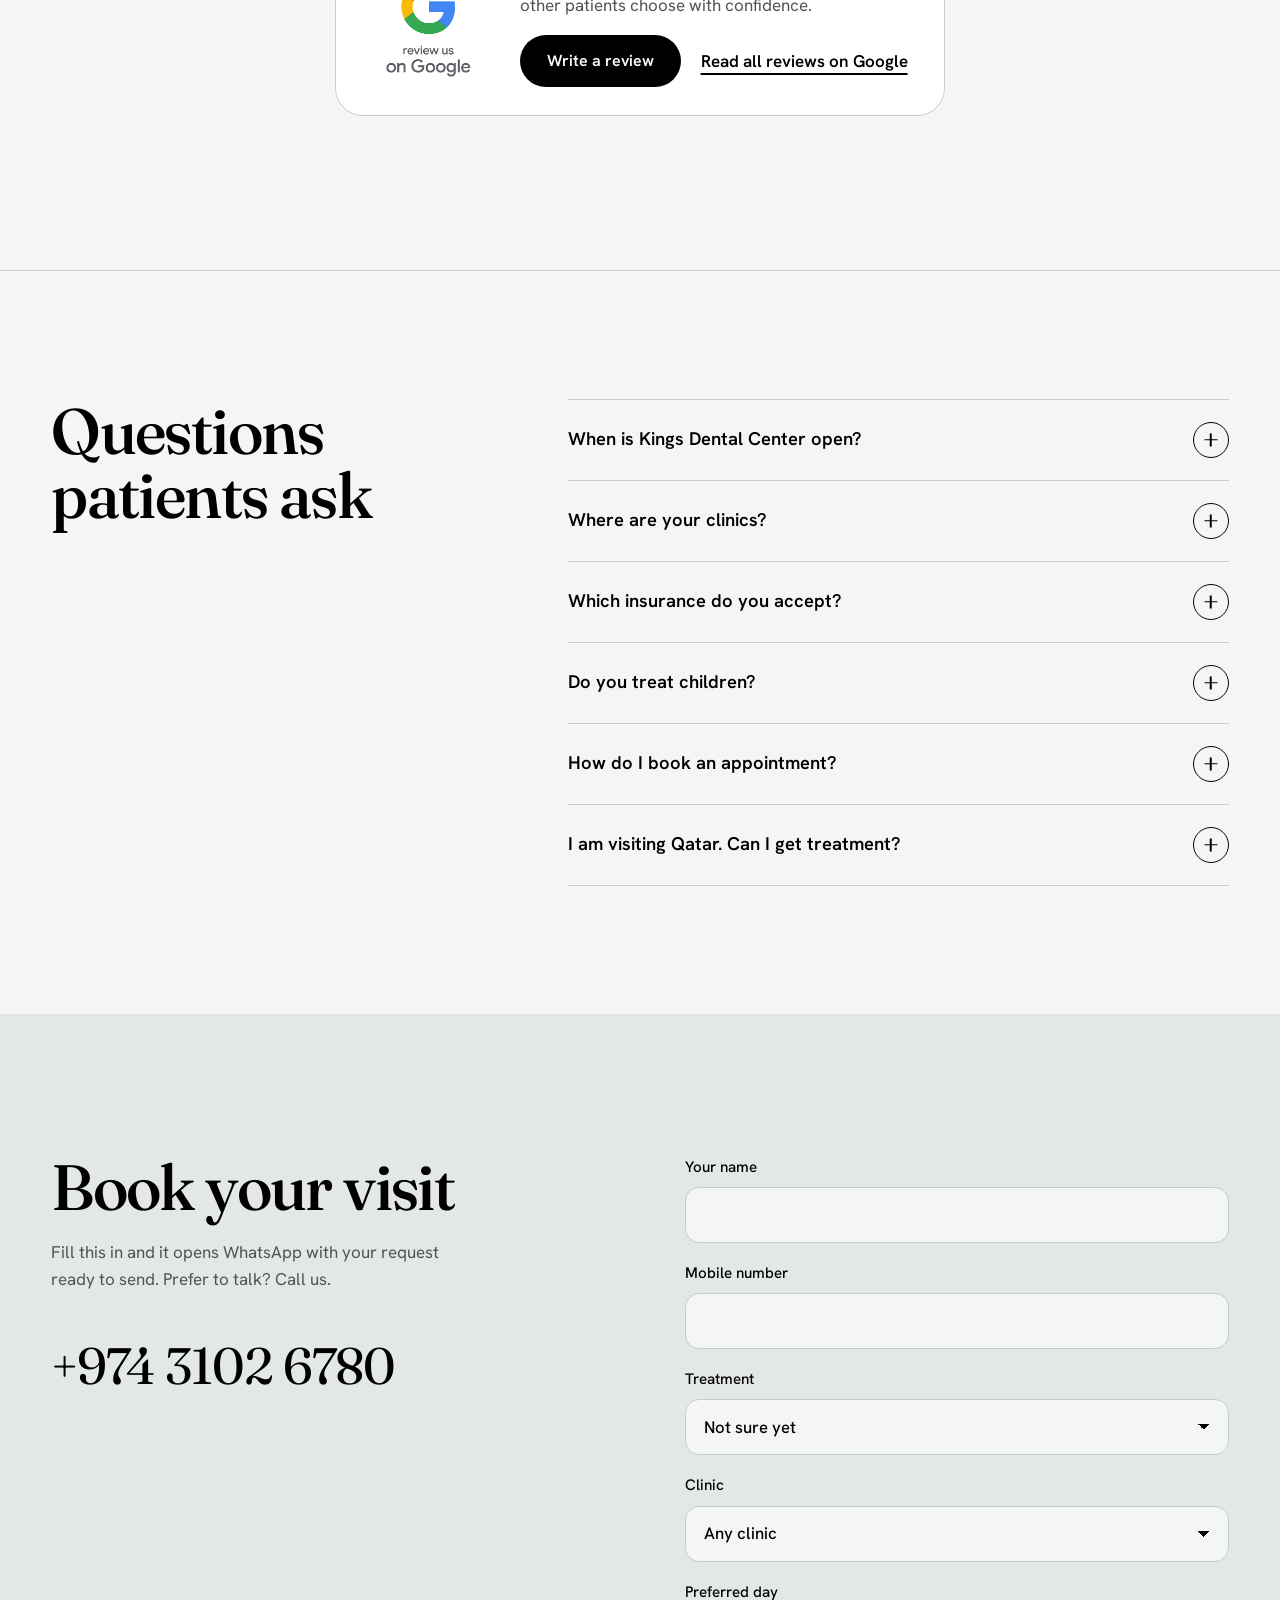
==== commit 415553d8: "Version every image, video and hero frame URL Replaced media kept the same file names, so browsers s" ====
--- a/site/index.html
+++ b/site/index.html
@@ -11,7 +11,7 @@
 <meta property="og:description" content="Kings Dental Center: 14 dental clinics across Qatar for root canal, orthodontics, implants, gum, cosmetic, children&#x27;s and preventive care. Open until midnight.">
 <meta property="og:image" content="https://kingsdentalcenter.com/assets/img/og.jpg">
 <meta property="og:type" content="website">
-<link rel="icon" href="assets/logo/crown.svg" type="image/svg+xml">
+<link rel="icon" href="assets/logo/crown.svg?v=83c3bf92" type="image/svg+xml">
 <link rel="preload" href="fonts/fraunces-latin-opsz-normal.woff2" as="font" type="font/woff2" crossorigin>
 <link rel="preload" href="fonts/hanken-grotesk-latin-wght-normal.woff2" as="font" type="font/woff2" crossorigin>
 <link rel="stylesheet" href="css/fonts.css?v=f7cd680e">
@@ -118,7 +118,7 @@
 <main id="main">
 
 <!-- HERO: the tooth turns as you scroll (frames in assets/seq/hero) -->
-<section class="hx" id="top" data-dark data-seq="assets/seq/hero/" data-frames="96" data-ext="webp" data-crop="0,1">
+<section class="hx" id="top" data-dark data-seq="assets/seq/hero/" data-seq-v="98c451fe" data-frames="96" data-ext="webp" data-crop="0,1">
   <div class="hx__stick">
     <canvas class="hx__canvas" aria-hidden="true"></canvas>
     <div class="hx__vignette" aria-hidden="true"></div>
@@ -147,7 +147,7 @@
   <div class="through__pin">
     <div class="through__mask">
       <div class="through__fill">
-        <video class="through__video" data-src="assets/video/clinic-reveal.mp4" muted loop playsinline preload="none"></video>
+        <video class="through__video" data-src="assets/video/clinic-reveal.mp4?v=f03ab85b" muted loop playsinline preload="none"></video>
       </div>
     </div>
     <div class="through__copy wrap">
@@ -166,14 +166,14 @@
     </header>
     <div class="treat__viewport">
       <ul class="treat__track" data-treat-track>
-        <li><a class="tcard" href="treatments/root-canal.html"><span class="tcard__media"><img src="assets/img/services/root-canal.png" alt="" width="1448" height="1086" loading="lazy"></span><span class="tcard__name" data-tname="root-canal">Root canal treatment</span><span class="tcard__lead" data-tlead="root-canal">The treatment that saves a badly decayed tooth.</span></a></li>
-        <li><a class="tcard" href="treatments/orthodontics.html"><span class="tcard__media"><img src="assets/img/services/orthodontics.png" alt="" width="1448" height="1086" loading="lazy"></span><span class="tcard__name" data-tname="orthodontics">Orthodontics</span><span class="tcard__lead" data-tlead="orthodontics">Straighter teeth and a healthier bite.</span></a></li>
-        <li><a class="tcard" href="treatments/restorative.html"><span class="tcard__media"><img src="assets/img/services/restorative.png" alt="" width="1448" height="1086" loading="lazy"></span><span class="tcard__name" data-tname="restorative">Restorative dentistry</span><span class="tcard__lead" data-tlead="restorative">Fillings that rebuild a tooth after decay.</span></a></li>
-        <li><a class="tcard" href="treatments/implants.html"><span class="tcard__media"><img src="assets/img/services/implants.png" alt="" width="1448" height="1086" loading="lazy"></span><span class="tcard__name" data-tname="implants">Dental implants</span><span class="tcard__lead" data-tlead="implants">A fixed replacement for a missing tooth.</span></a></li>
-        <li><a class="tcard" href="treatments/gums.html"><span class="tcard__media"><img src="assets/img/services/gums.png" alt="" width="1448" height="1086" loading="lazy"></span><span class="tcard__name" data-tname="gums">Gum disease treatment</span><span class="tcard__lead" data-tlead="gums">Periodontal care for gums and the bone beneath.</span></a></li>
-        <li><a class="tcard" href="treatments/cosmetic.html"><span class="tcard__media"><img src="assets/img/services/cosmetic.png" alt="" width="1448" height="1086" loading="lazy"></span><span class="tcard__name" data-tname="cosmetic">Cosmetic dentistry</span><span class="tcard__lead" data-tlead="cosmetic">Tell us the smile you want. We&#x27;ll plan it.</span></a></li>
-        <li><a class="tcard" href="treatments/children.html"><span class="tcard__media"><img src="assets/img/services/children.png" alt="" width="1448" height="1086" loading="lazy"></span><span class="tcard__name" data-tname="children">Children&#x27;s dentistry</span><span class="tcard__lead" data-tlead="children">Raise your children with healthy, glowing smiles.</span></a></li>
-        <li><a class="tcard" href="treatments/preventive.html"><span class="tcard__media"><img src="assets/img/services/preventive.png" alt="" width="1448" height="1086" loading="lazy"></span><span class="tcard__name" data-tname="preventive">Preventive dentistry</span><span class="tcard__lead" data-tlead="preventive">Stop dental disease at the earliest stage.</span></a></li>
+        <li><a class="tcard" href="treatments/root-canal.html"><span class="tcard__media"><img src="assets/img/services/root-canal.png?v=4f96a5e6" alt="" width="1448" height="1086" loading="lazy"></span><span class="tcard__name" data-tname="root-canal">Root canal treatment</span><span class="tcard__lead" data-tlead="root-canal">The treatment that saves a badly decayed tooth.</span></a></li>
+        <li><a class="tcard" href="treatments/orthodontics.html"><span class="tcard__media"><img src="assets/img/services/orthodontics.png?v=edfaeb09" alt="" width="1448" height="1086" loading="lazy"></span><span class="tcard__name" data-tname="orthodontics">Orthodontics</span><span class="tcard__lead" data-tlead="orthodontics">Straighter teeth and a healthier bite.</span></a></li>
+        <li><a class="tcard" href="treatments/restorative.html"><span class="tcard__media"><img src="assets/img/services/restorative.png?v=65b23a31" alt="" width="1448" height="1086" loading="lazy"></span><span class="tcard__name" data-tname="restorative">Restorative dentistry</span><span class="tcard__lead" data-tlead="restorative">Fillings that rebuild a tooth after decay.</span></a></li>
+        <li><a class="tcard" href="treatments/implants.html"><span class="tcard__media"><img src="assets/img/services/implants.png?v=60717208" alt="" width="1448" height="1086" loading="lazy"></span><span class="tcard__name" data-tname="implants">Dental implants</span><span class="tcard__lead" data-tlead="implants">A fixed replacement for a missing tooth.</span></a></li>
+        <li><a class="tcard" href="treatments/gums.html"><span class="tcard__media"><img src="assets/img/services/gums.png?v=1c68962f" alt="" width="1448" height="1086" loading="lazy"></span><span class="tcard__name" data-tname="gums">Gum disease treatment</span><span class="tcard__lead" data-tlead="gums">Periodontal care for gums and the bone beneath.</span></a></li>
+        <li><a class="tcard" href="treatments/cosmetic.html"><span class="tcard__media"><img src="assets/img/services/cosmetic.png?v=7ab4de9b" alt="" width="1448" height="1086" loading="lazy"></span><span class="tcard__name" data-tname="cosmetic">Cosmetic dentistry</span><span class="tcard__lead" data-tlead="cosmetic">Tell us the smile you want. We&#x27;ll plan it.</span></a></li>
+        <li><a class="tcard" href="treatments/children.html"><span class="tcard__media"><img src="assets/img/services/children.png?v=4a0a98f2" alt="" width="1448" height="1086" loading="lazy"></span><span class="tcard__name" data-tname="children">Children&#x27;s dentistry</span><span class="tcard__lead" data-tlead="children">Raise your children with healthy, glowing smiles.</span></a></li>
+        <li><a class="tcard" href="treatments/preventive.html"><span class="tcard__media"><img src="assets/img/services/preventive.png?v=8c4e0afb" alt="" width="1448" height="1086" loading="lazy"></span><span class="tcard__name" data-tname="preventive">Preventive dentistry</span><span class="tcard__lead" data-tlead="preventive">Stop dental disease at the earliest stage.</span></a></li>
       </ul>
     </div>
     <div class="wrap treat__bar" aria-hidden="true"><span class="treat__progress"></span></div>
@@ -191,7 +191,7 @@
     <div class="steps__side">
       <h2 id="steps-title" class="sec-title" data-i18n="stepsTitle">What happens at your visit?</h2>
       <figure class="steps__media">
-        <img src="assets/img/clinic/steps.png" alt="A gloved hand examining a porcelain tooth with a dental mirror" width="1448" height="1086" loading="lazy">
+        <img src="assets/img/clinic/steps.png?v=0cb10885" alt="A gloved hand examining a porcelain tooth with a dental mirror" width="1448" height="1086" loading="lazy">
       </figure>
     </div>
     <ol class="steps__list">
@@ -207,7 +207,7 @@
 <section class="kids" aria-labelledby="kids-title">
   <div class="wrap kids__grid">
     <figure class="kids__media">
-      <div class="kids__frame"><img src="assets/img/clinic/kids.png" alt="A smiling porcelain baby tooth on a cloud beside a maroon toothbrush" width="1448" height="1086" loading="lazy"></div>
+      <div class="kids__frame"><img src="assets/img/clinic/kids.png?v=07bf6b4f" alt="A smiling porcelain baby tooth on a cloud beside a maroon toothbrush" width="1448" height="1086" loading="lazy"></div>
     </figure>
     <div class="kids__copy">
       <h2 id="kids-title" class="kids__title" data-i18n="kidsTitle">Raise your children with healthy, glowing smiles.</h2>
@@ -219,7 +219,7 @@
 
 <!-- NETWORK / BRANCH FINDER -->
 <section class="net" id="clinics" data-dark aria-labelledby="net-title">
-  <video class="net__bg" data-src="assets/video/silk-loop.mp4" muted loop playsinline preload="none" aria-hidden="true"></video>
+  <video class="net__bg" data-src="assets/video/silk-loop.mp4?v=25ef8412" muted loop playsinline preload="none" aria-hidden="true"></video>
   <div class="wrap net__in">
     <ul class="stats" aria-label="Kings Dental Center in numbers">
       <li class="stat"><span class="stat__n" data-count="20" dir="ltr">20</span><span class="stat__l" data-i18n="statClinics">clinics</span></li>
@@ -246,7 +246,7 @@
       <a class="btn btn--ink" href="https://wa.me/97431026780?text=Hello%20Kings%20Dental%20Tourism" target="_blank" rel="noopener" data-i18n="tourCta">Plan my visit on WhatsApp</a>
     </div>
     <figure class="tour__media">
-      <img src="assets/img/clinic/tourism.png" alt="Doha skyline across the water at dusk" width="1448" height="1086" loading="lazy">
+      <img src="assets/img/clinic/tourism.png?v=68e25ecb" alt="Doha skyline across the water at dusk" width="1448" height="1086" loading="lazy">
     </figure>
   </div>
 </section>
@@ -297,7 +297,7 @@
       <figcaption class="voice__cap"><bdi lang="ar">خالد علي محمد</bdi>, <span data-i18n="reviewSrc">Google review, November 2021</span></figcaption>
     </figure>
     <div class="gbadge">
-      <img class="gbadge__img" src="assets/img/google-review-us.png" alt="Review us on Google" width="432" height="438" loading="lazy">
+      <img class="gbadge__img" src="assets/img/google-review-us.png?v=d1a26f59" alt="Review us on Google" width="432" height="438" loading="lazy">
       <div class="gbadge__copy">
         <p class="gbadge__text" data-i18n="reviewAsk">Been to one of our clinics? Your review helps other patients choose with confidence.</p>
         <div class="gbadge__links">
@@ -342,7 +342,7 @@
 <!-- CLOSING: the crown assembles itself -->
 <section class="finale" data-dark aria-labelledby="finale-title">
   <div class="finale__media">
-    <video class="finale__video" data-src="assets/video/crown-form.mp4" data-once muted playsinline preload="none" aria-hidden="true"></video>
+    <video class="finale__video" data-src="assets/video/crown-form.mp4?v=e039d0e8" data-once muted playsinline preload="none" aria-hidden="true"></video>
   </div>
   <div class="finale__copy wrap">
     <h2 id="finale-title" class="finale__title" data-i18n="heroTitle">Smile, differently.</h2>
@@ -411,7 +411,7 @@
 <script src="js/vendor/lenis.min.js?v=5a44a112"></script>
 <script src="js/content.js?v=ac194fba"></script>
 <script src="js/treatments.js?v=95e75cef"></script>
-<script src="js/main.js?v=de32aba2"></script>
+<script src="js/main.js?v=b98ba438"></script>
 </body>
 </html>
 
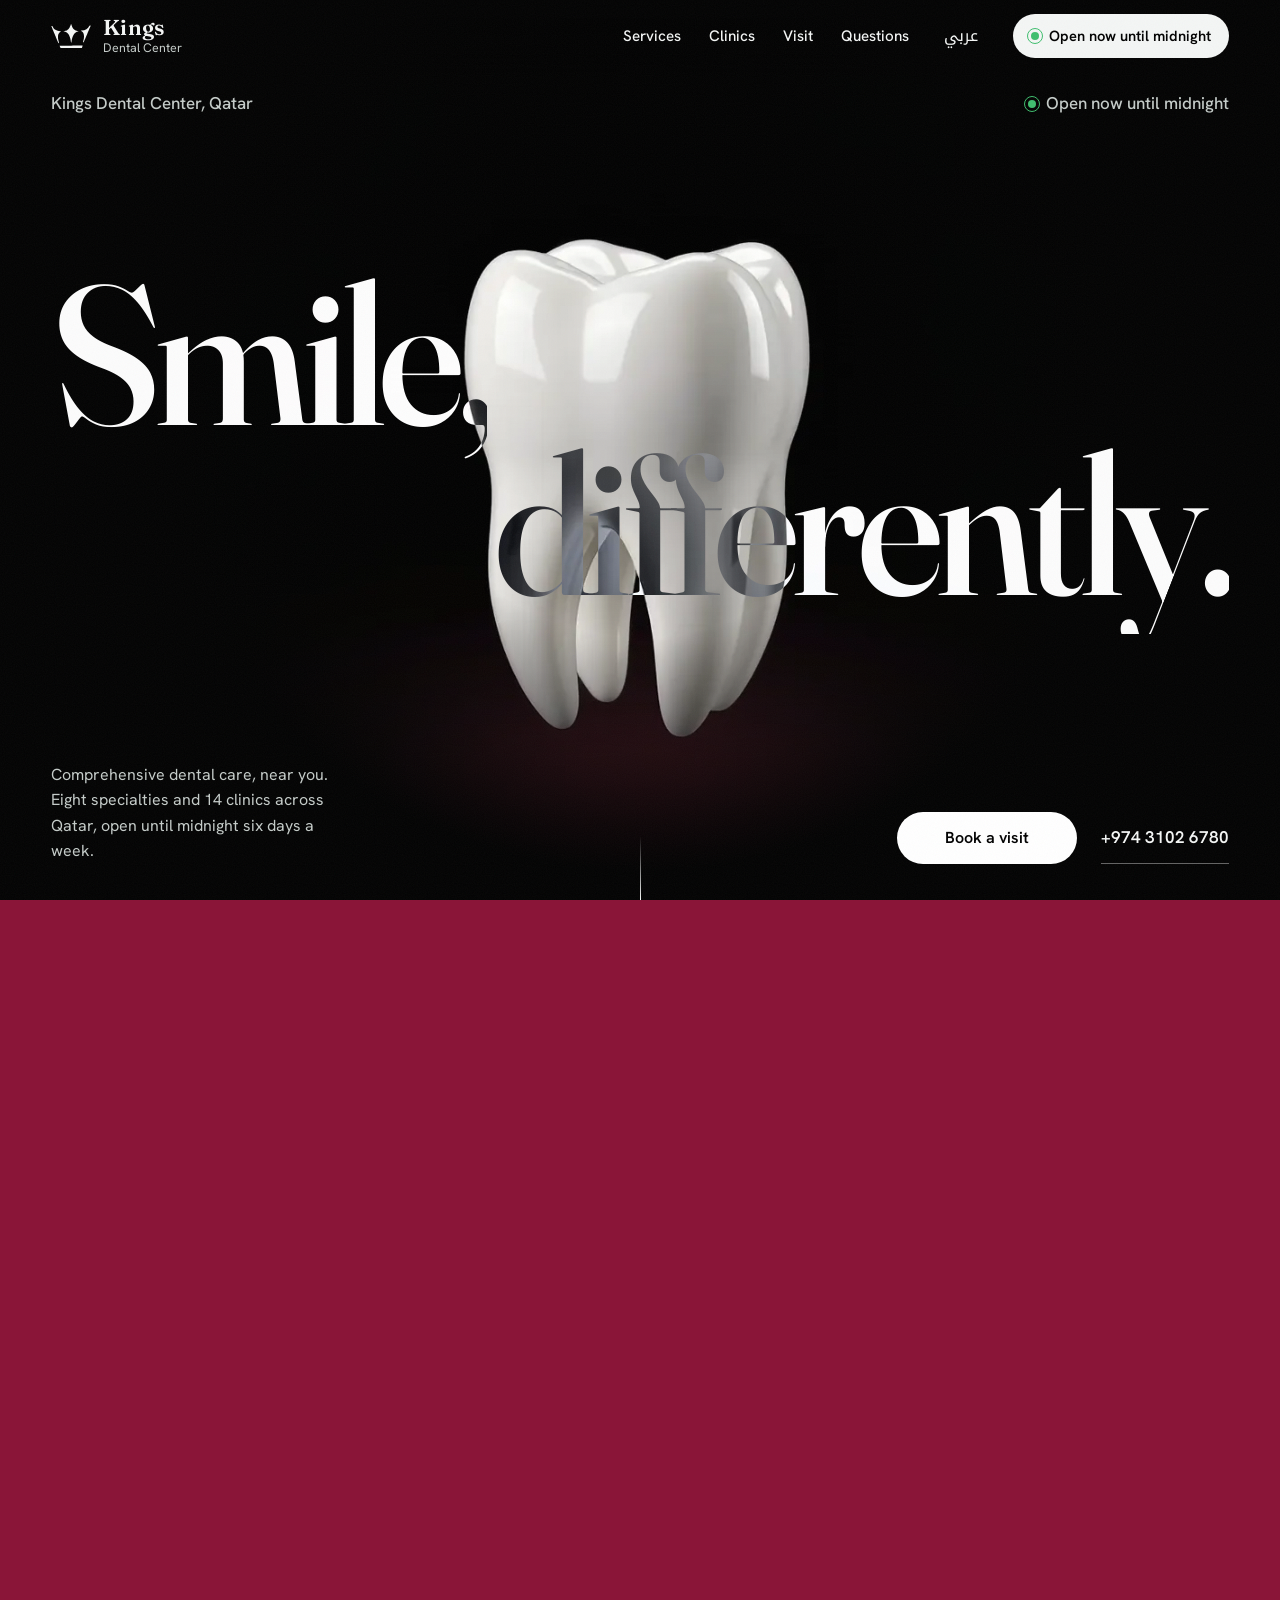
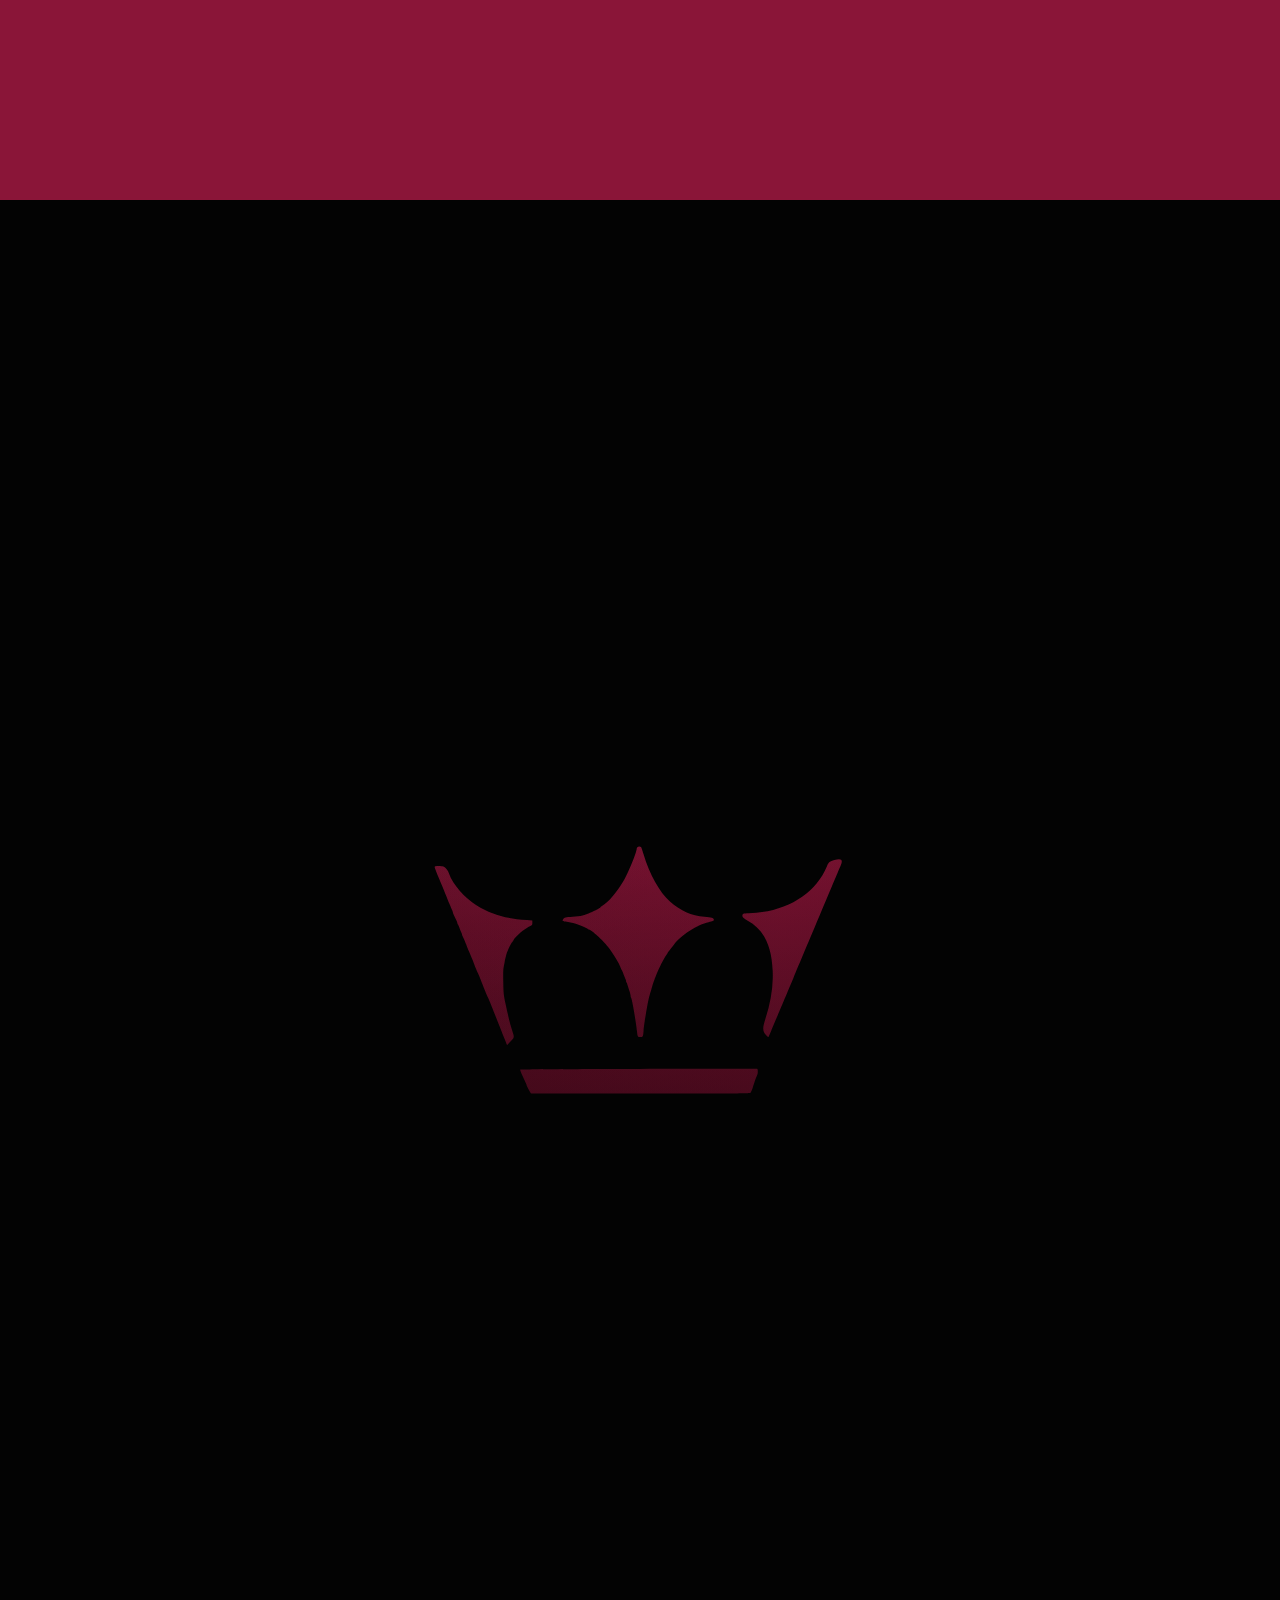
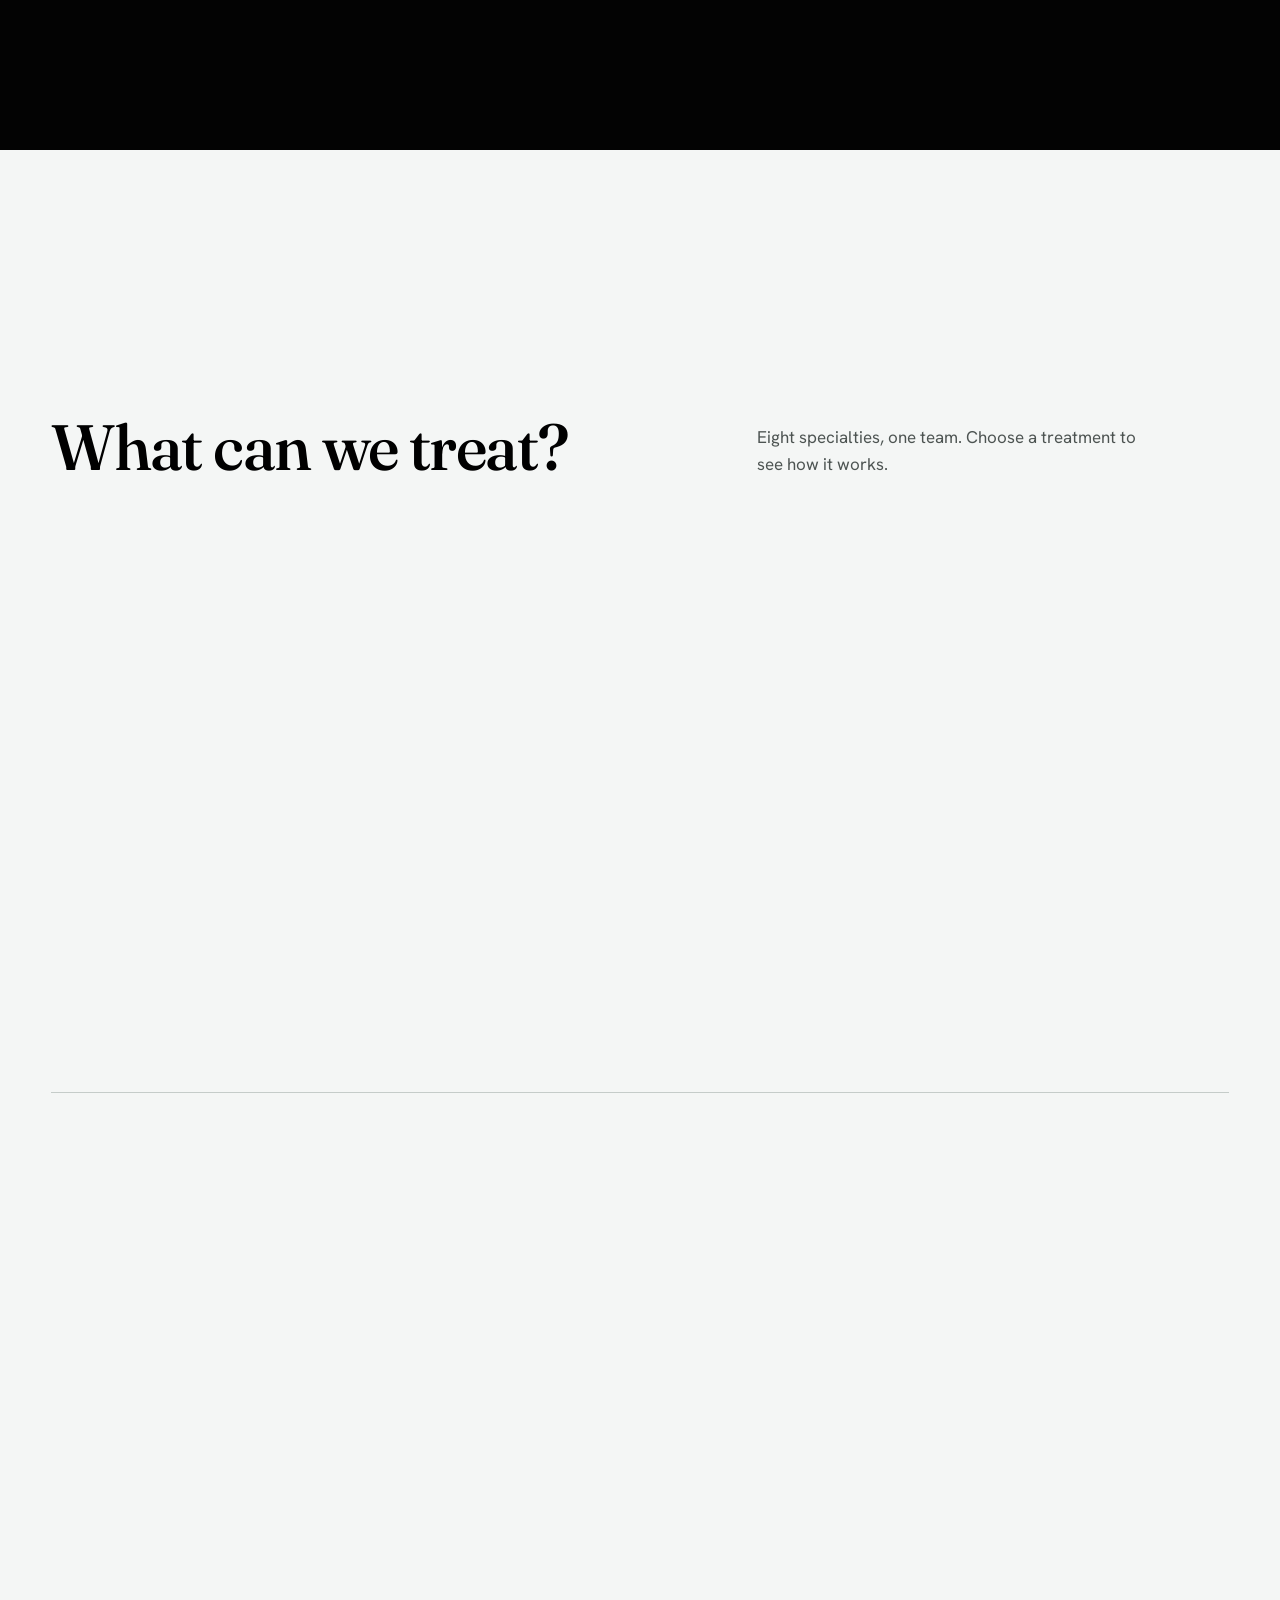
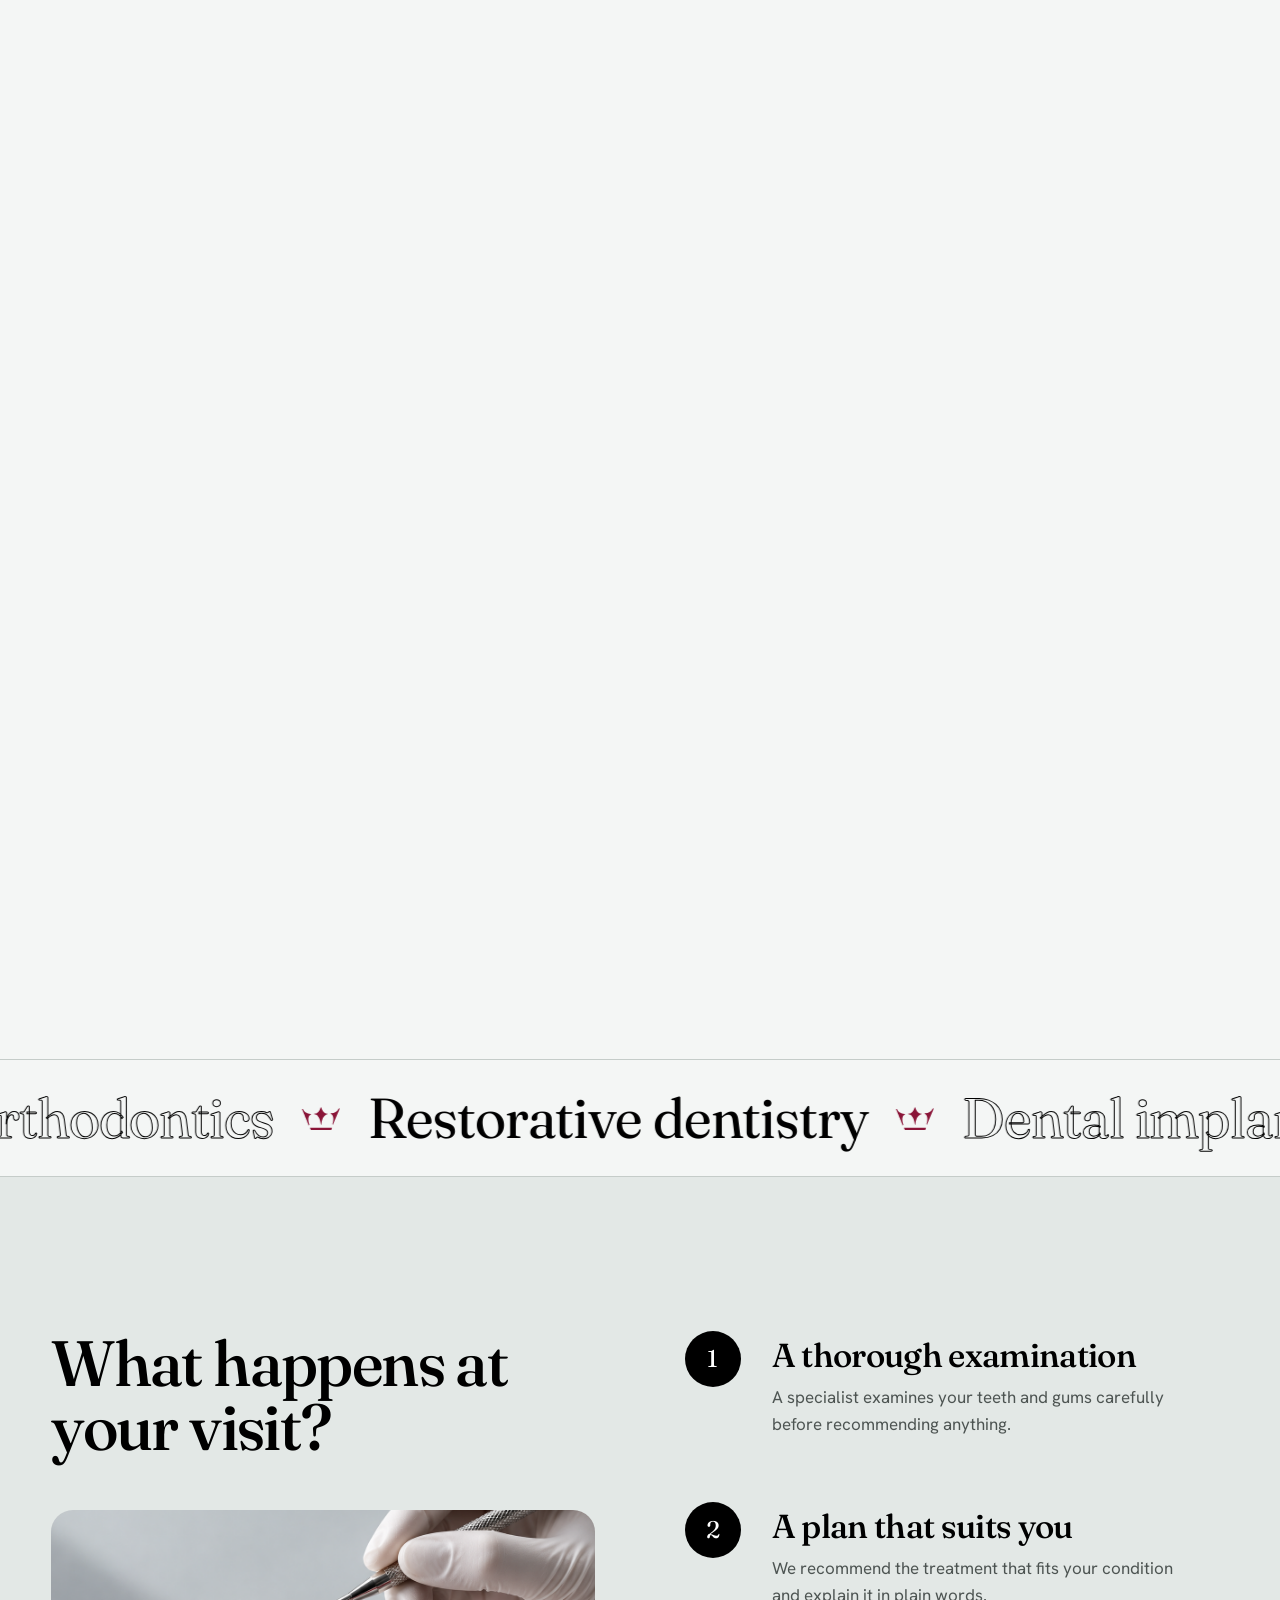
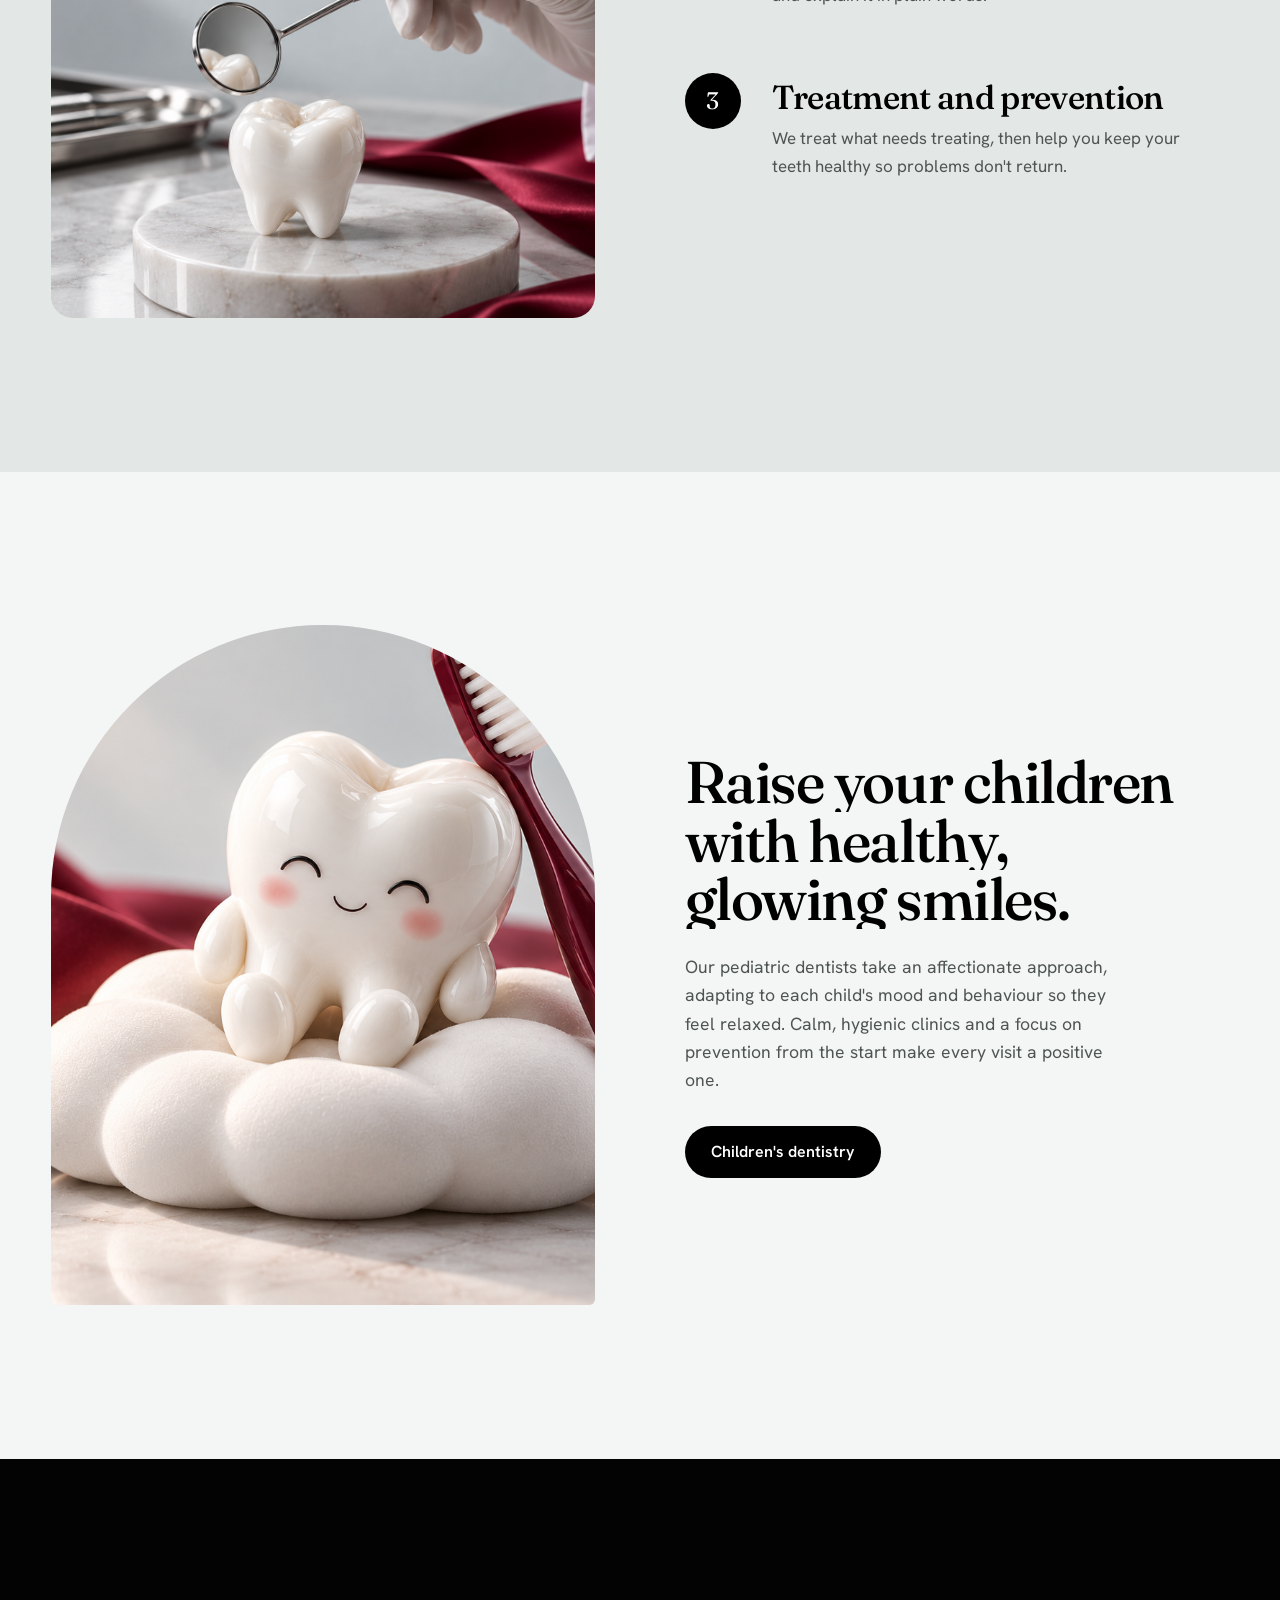
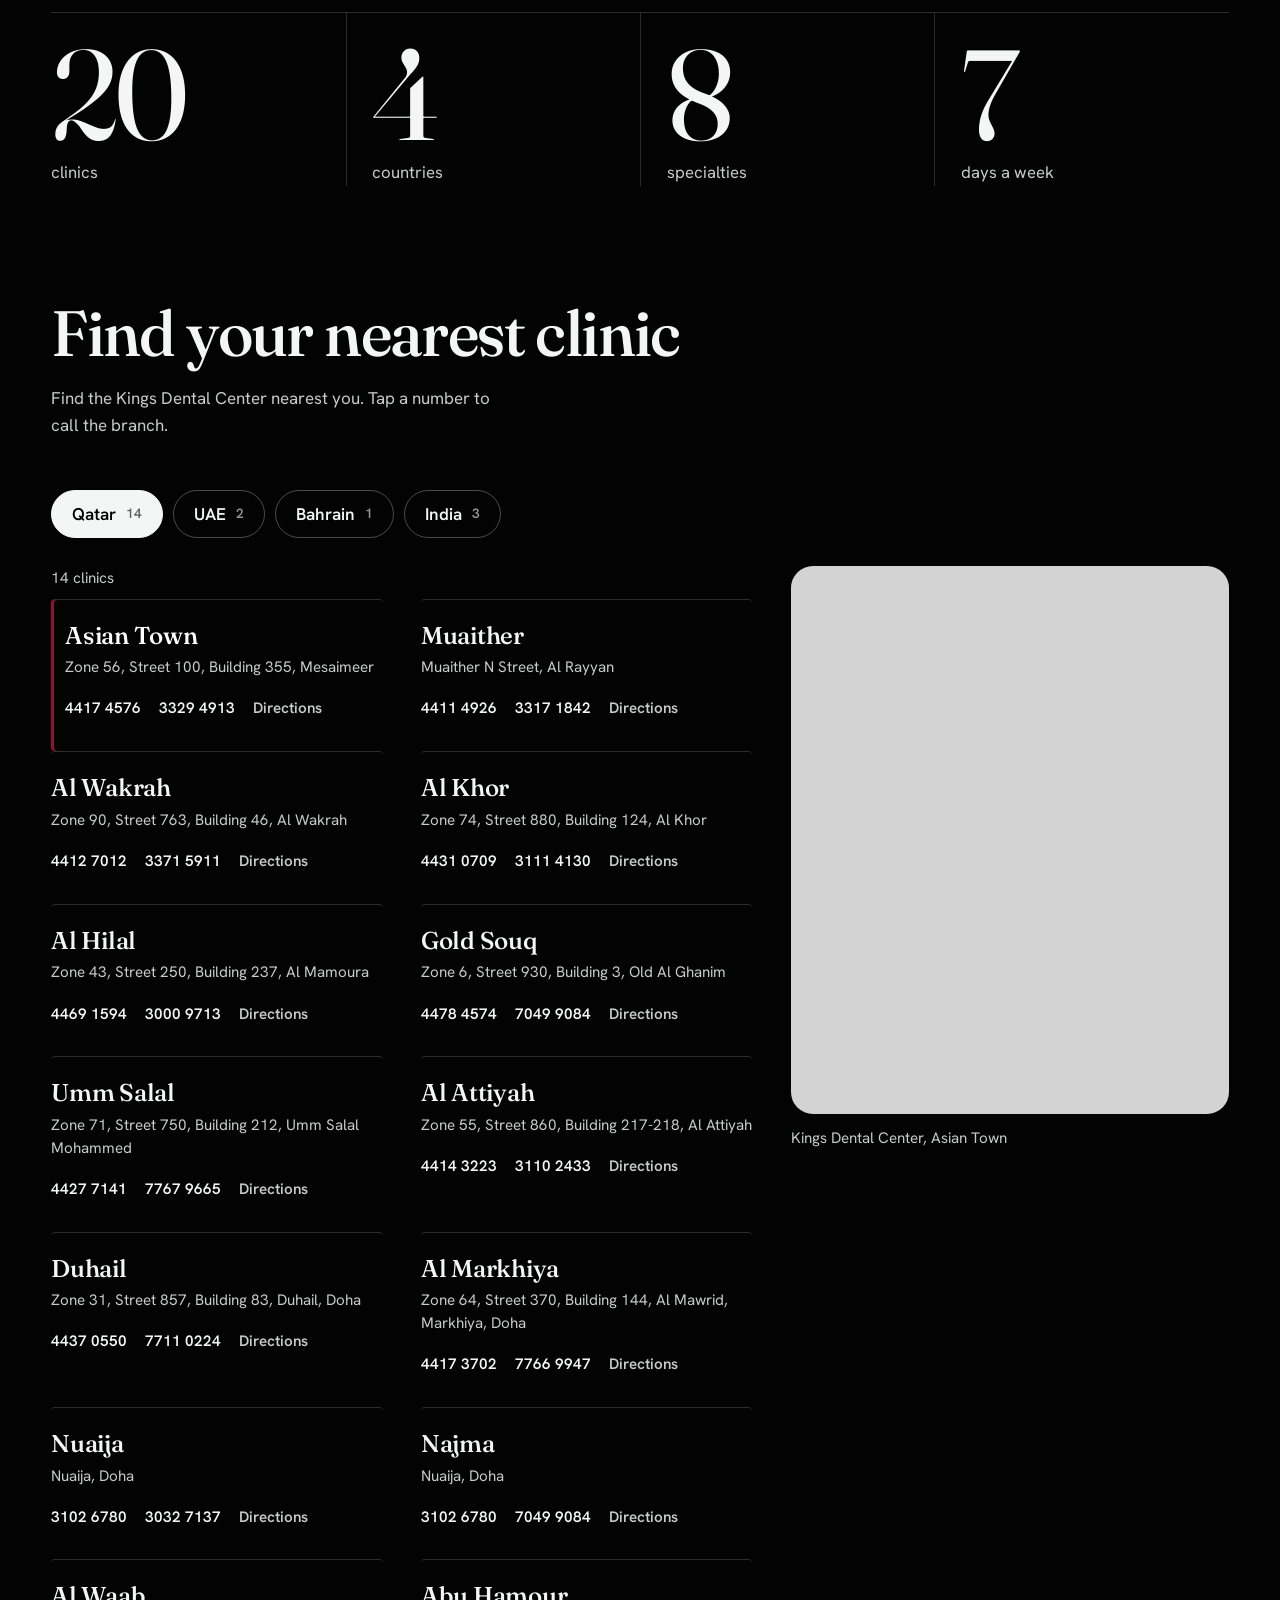
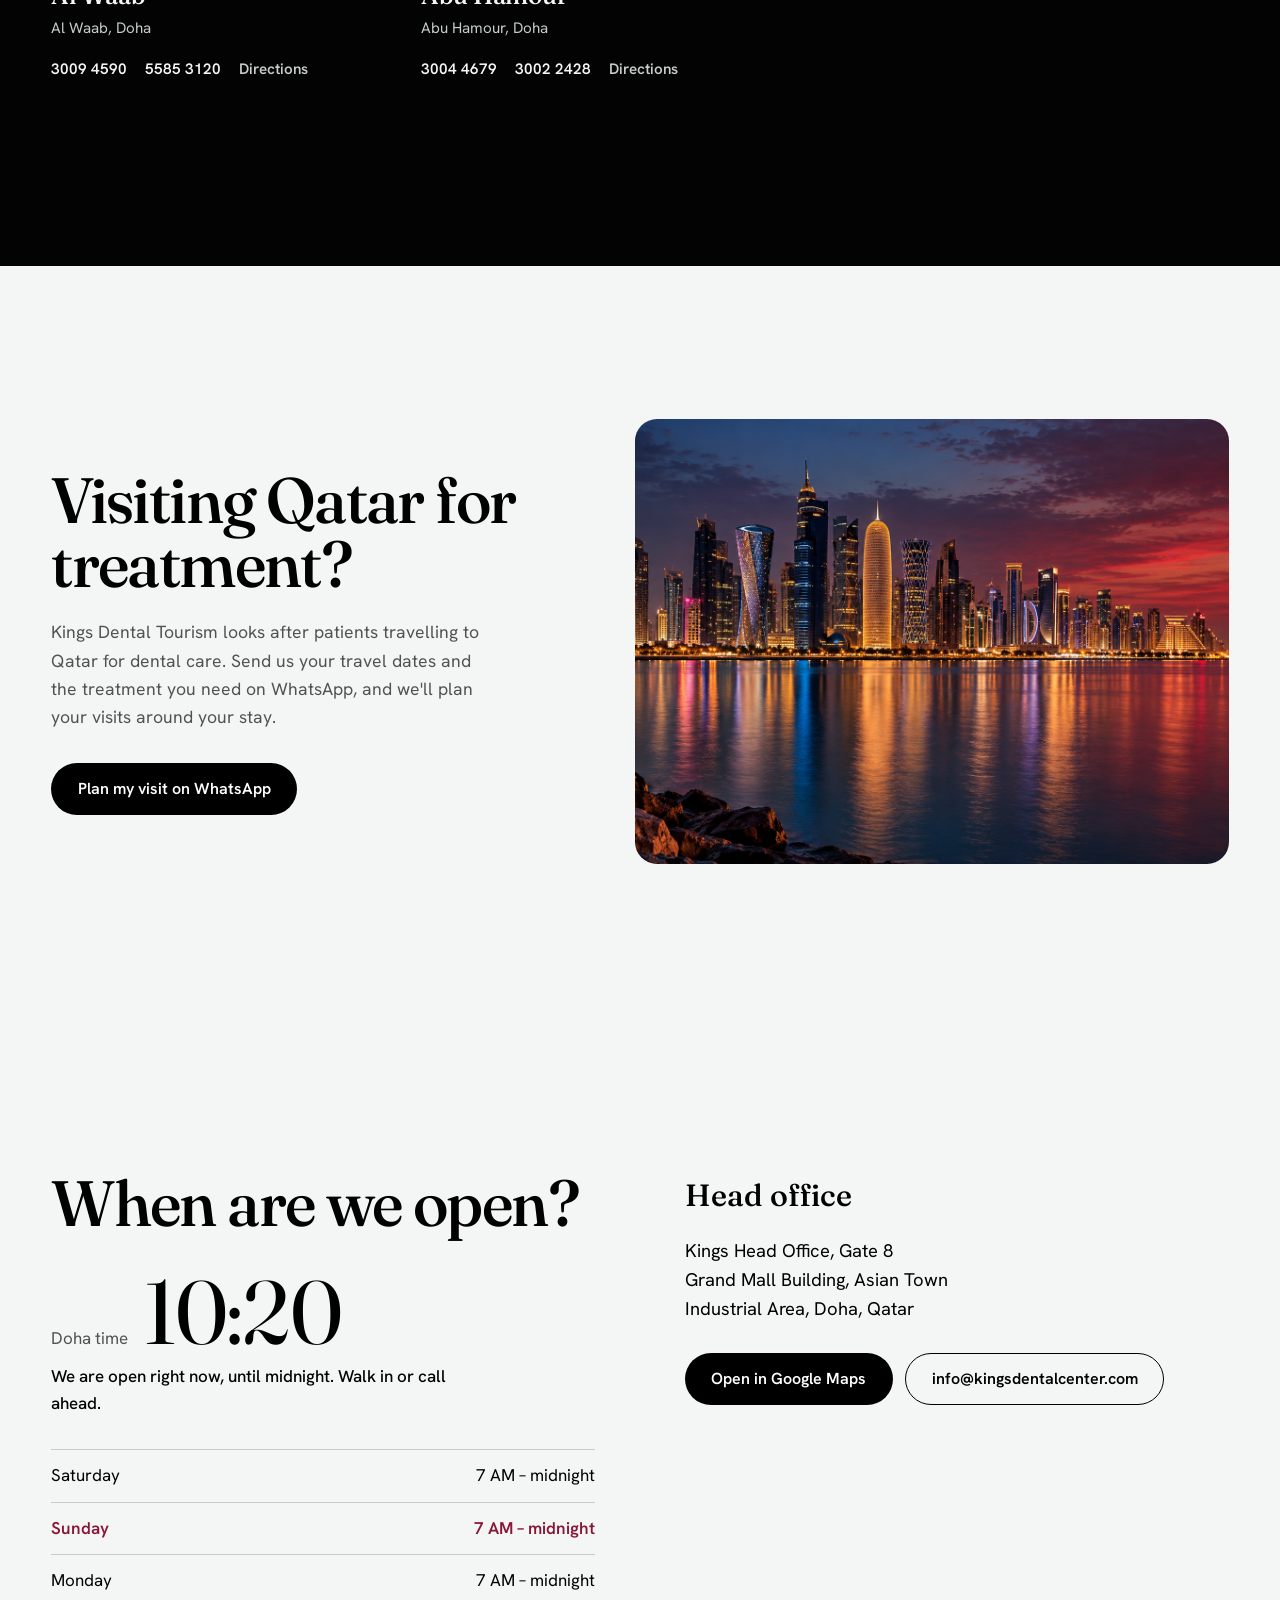
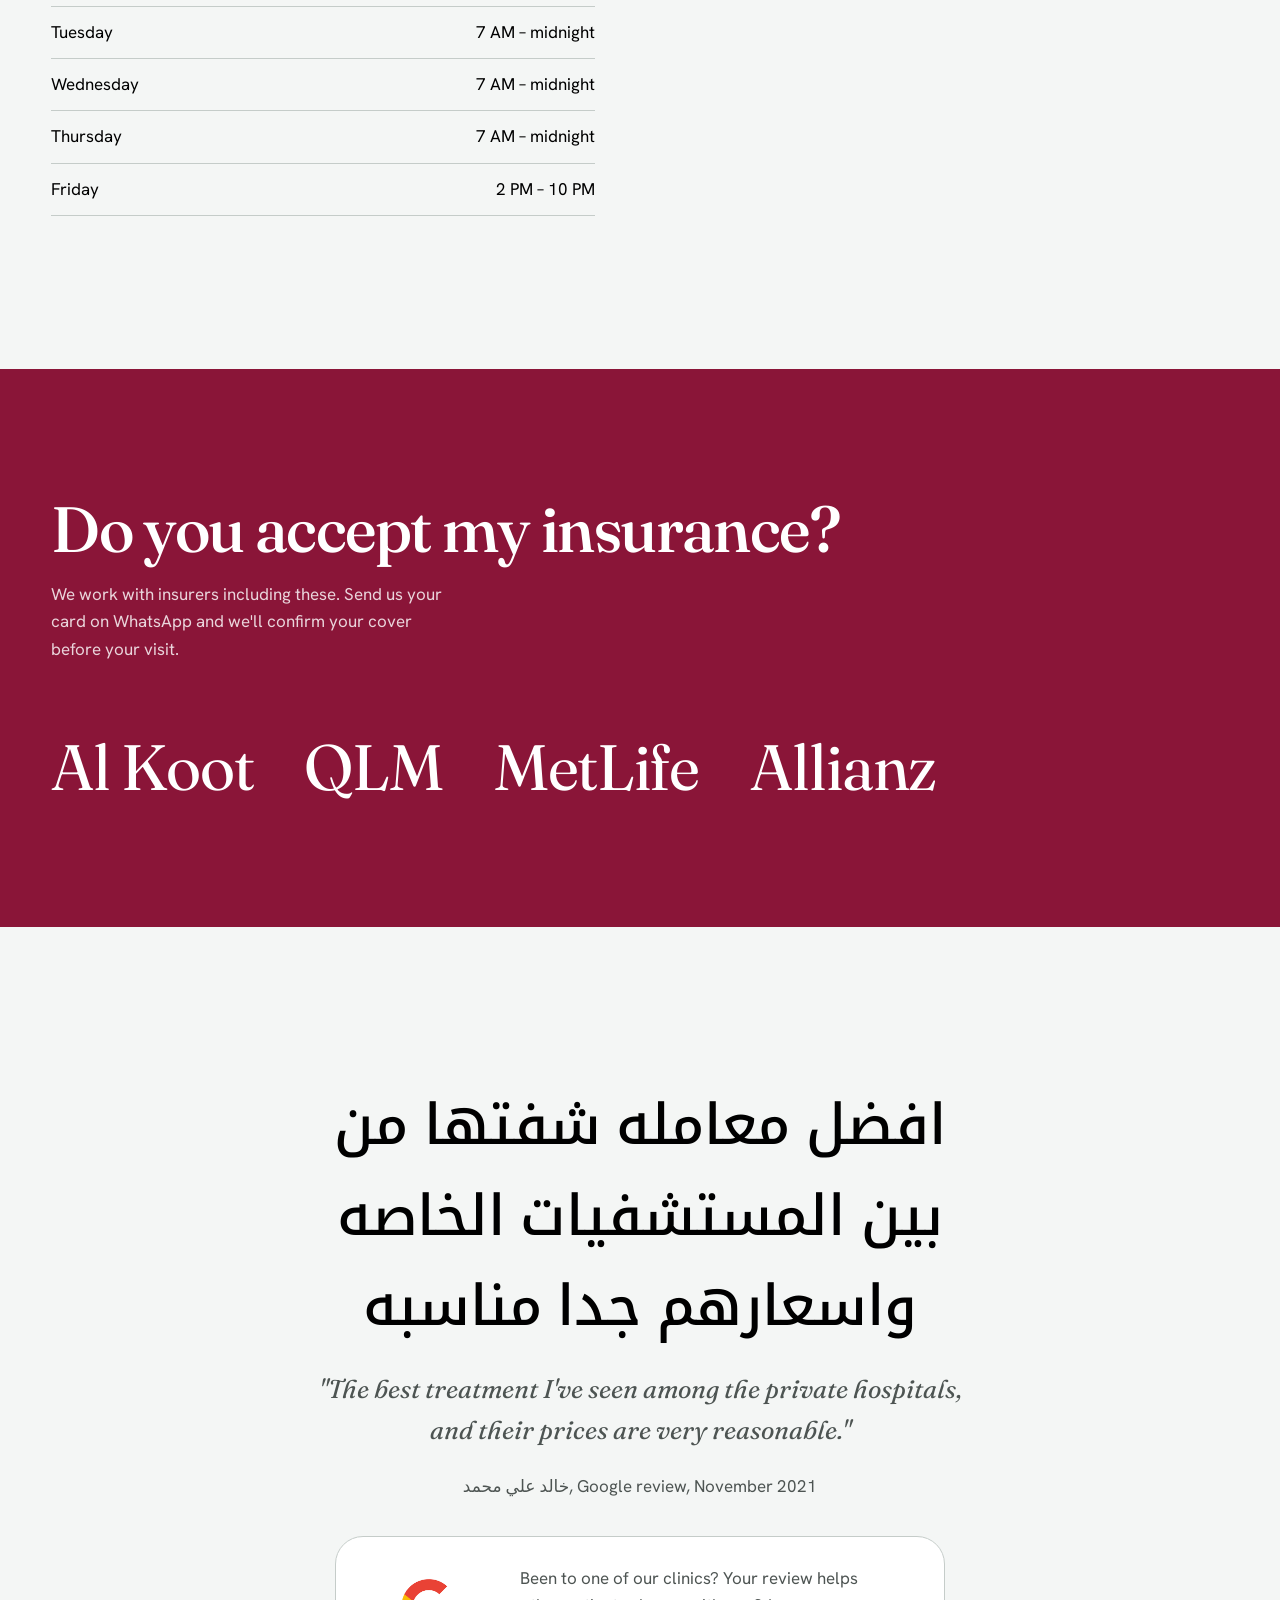
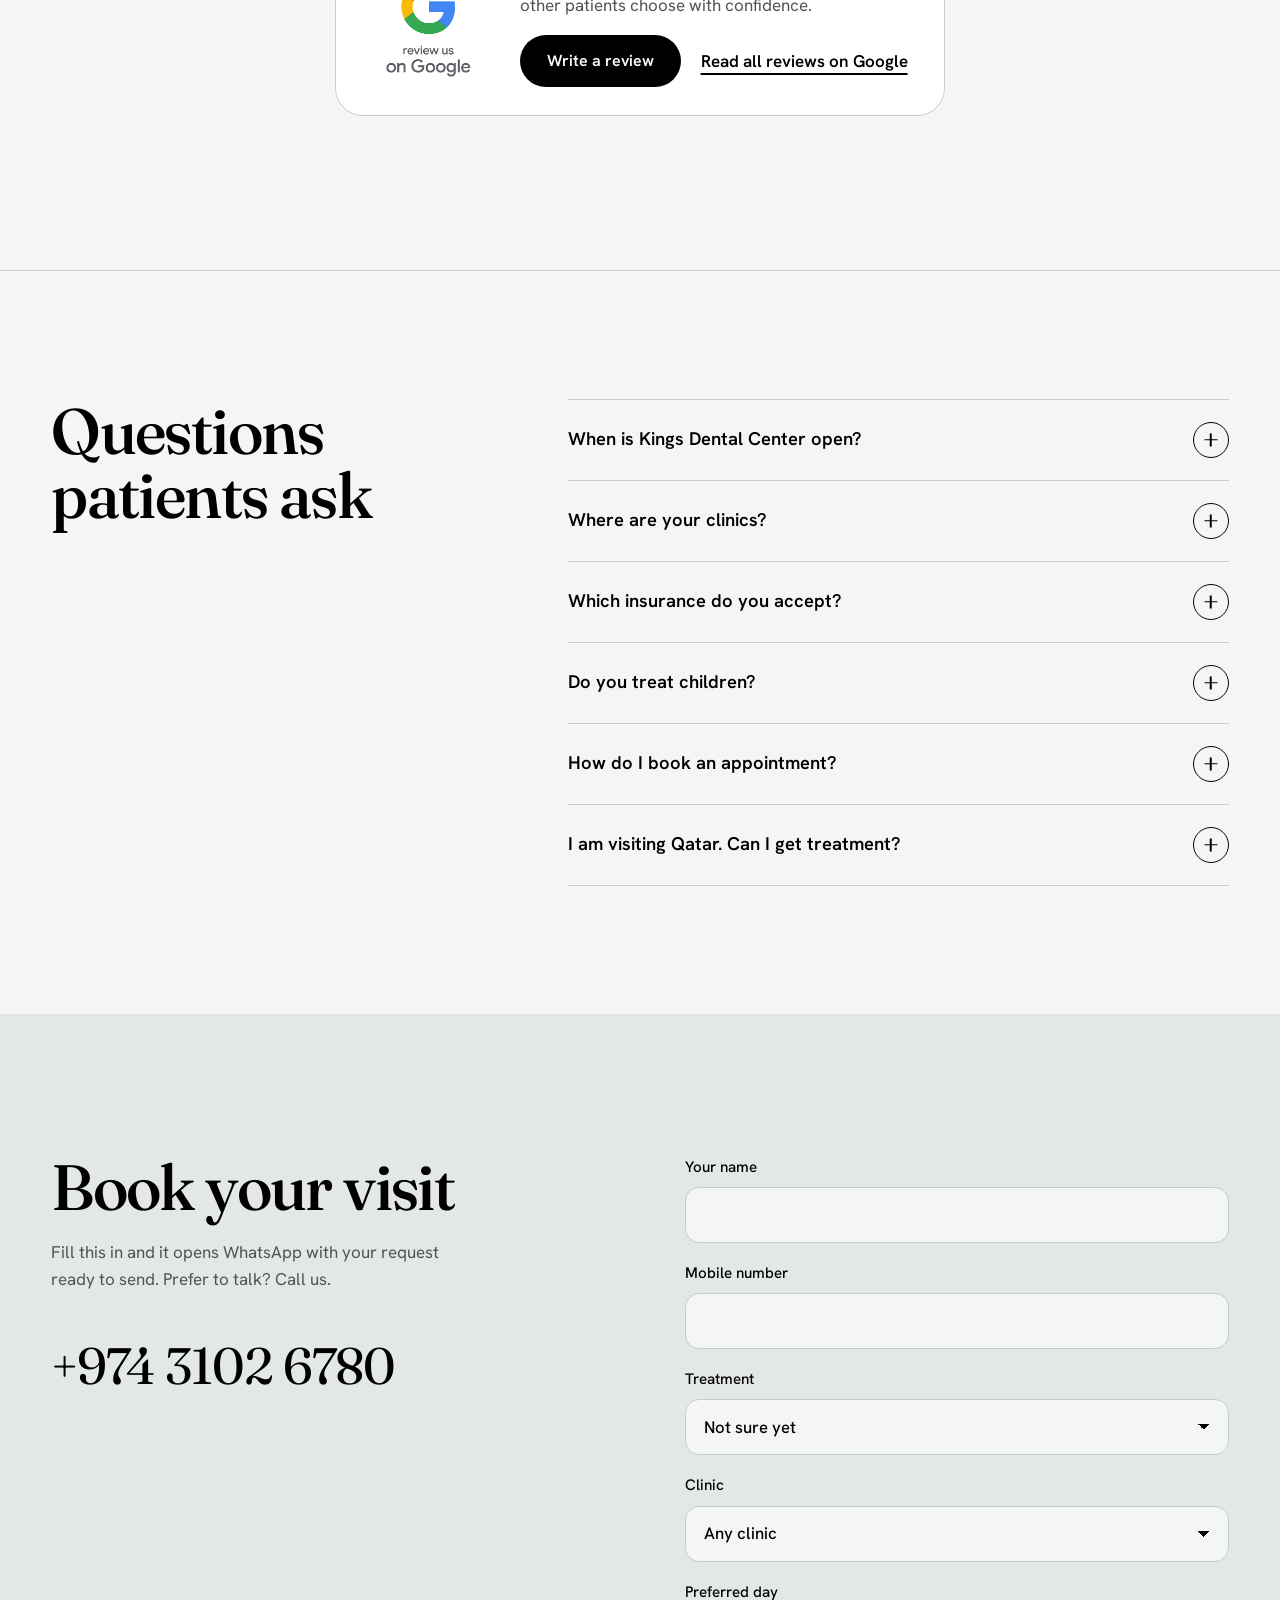
==== commit 4b3027a2: "Replace hero booking bar with a single Book a visit button Co-Authored-By: Claude Opus 5.5 <noreply@" ====
--- a/site/index.html
+++ b/site/index.html
@@ -15,7 +15,7 @@
 <link rel="preload" href="fonts/fraunces-latin-opsz-normal.woff2" as="font" type="font/woff2" crossorigin>
 <link rel="preload" href="fonts/hanken-grotesk-latin-wght-normal.woff2" as="font" type="font/woff2" crossorigin>
 <link rel="stylesheet" href="css/fonts.css?v=f7cd680e">
-<link rel="stylesheet" href="css/style.css?v=0ae716ea">
+<link rel="stylesheet" href="css/style.css?v=98b72493">
 <script type="application/ld+json">
 {
  "@context": "https://schema.org",
@@ -132,11 +132,10 @@
     </h1>
     <div class="hx__foot wrap">
       <p class="hx__lede" data-i18n="heroLede">Comprehensive dental care, near you. Eight specialties and 14 clinics across Qatar, open until midnight six days a week.</p>
-      <form class="qb" data-quick aria-label="Quick booking">
-        <label class="qb__f"><span class="qb__l" data-i18n="fService">Treatment</span><select name="service" data-service-select></select></label>
-        <label class="qb__f"><span class="qb__l" data-i18n="fClinic">Clinic</span><select name="clinic" data-clinic-select></select></label>
-        <button class="qb__btn" type="submit"><span data-i18n="qbBtn">Book on WhatsApp</span></button>
-      </form>
+      <div class="hx__actions">
+        <a class="btn btn--light" href="#book" data-i18n="ctaBook">Book a visit</a>
+        <a class="hx__call" href="tel:+97431026780" dir="ltr">+974 3102 6780</a>
+      </div>
     </div>
     <div class="hx__cue" aria-hidden="true"><span class="hx__cue-line"></span></div>
   </div>
@@ -411,7 +410,7 @@
 <script src="js/vendor/lenis.min.js?v=5a44a112"></script>
 <script src="js/content.js?v=ac194fba"></script>
 <script src="js/treatments.js?v=95e75cef"></script>
-<script src="js/main.js?v=b98ba438"></script>
+<script src="js/main.js?v=e43b8279"></script>
 </body>
 </html>
 
--- a/site/css/style.css
+++ b/site/css/style.css
@@ -632,3 +632,14 @@
 .kids__frame img { object-position: 42% 50%; }
 .steps__media { aspect-ratio: 4 / 3; }
 .tour__media { aspect-ratio: 4 / 3; }
+
+/* hero actions (replaces the quick booking bar) */
+.hx__actions { display: flex; align-items: center; gap: 24px; }
+.hx__actions .btn--light { color: var(--ink); min-width: 180px; }
+.hx__call { color: var(--enamel); text-decoration: none; font-weight: 600; padding: 12px 0; border-bottom: 1px solid rgba(244,246,245,.4); transition: border-color .3s; }
+.hx__call:hover { border-color: var(--enamel); }
+@media (max-width: 860px) {
+  .hx__actions { gap: 0; }
+  .hx__actions .btn--light { flex: 1; }
+  .hx__call { display: none; }
+}
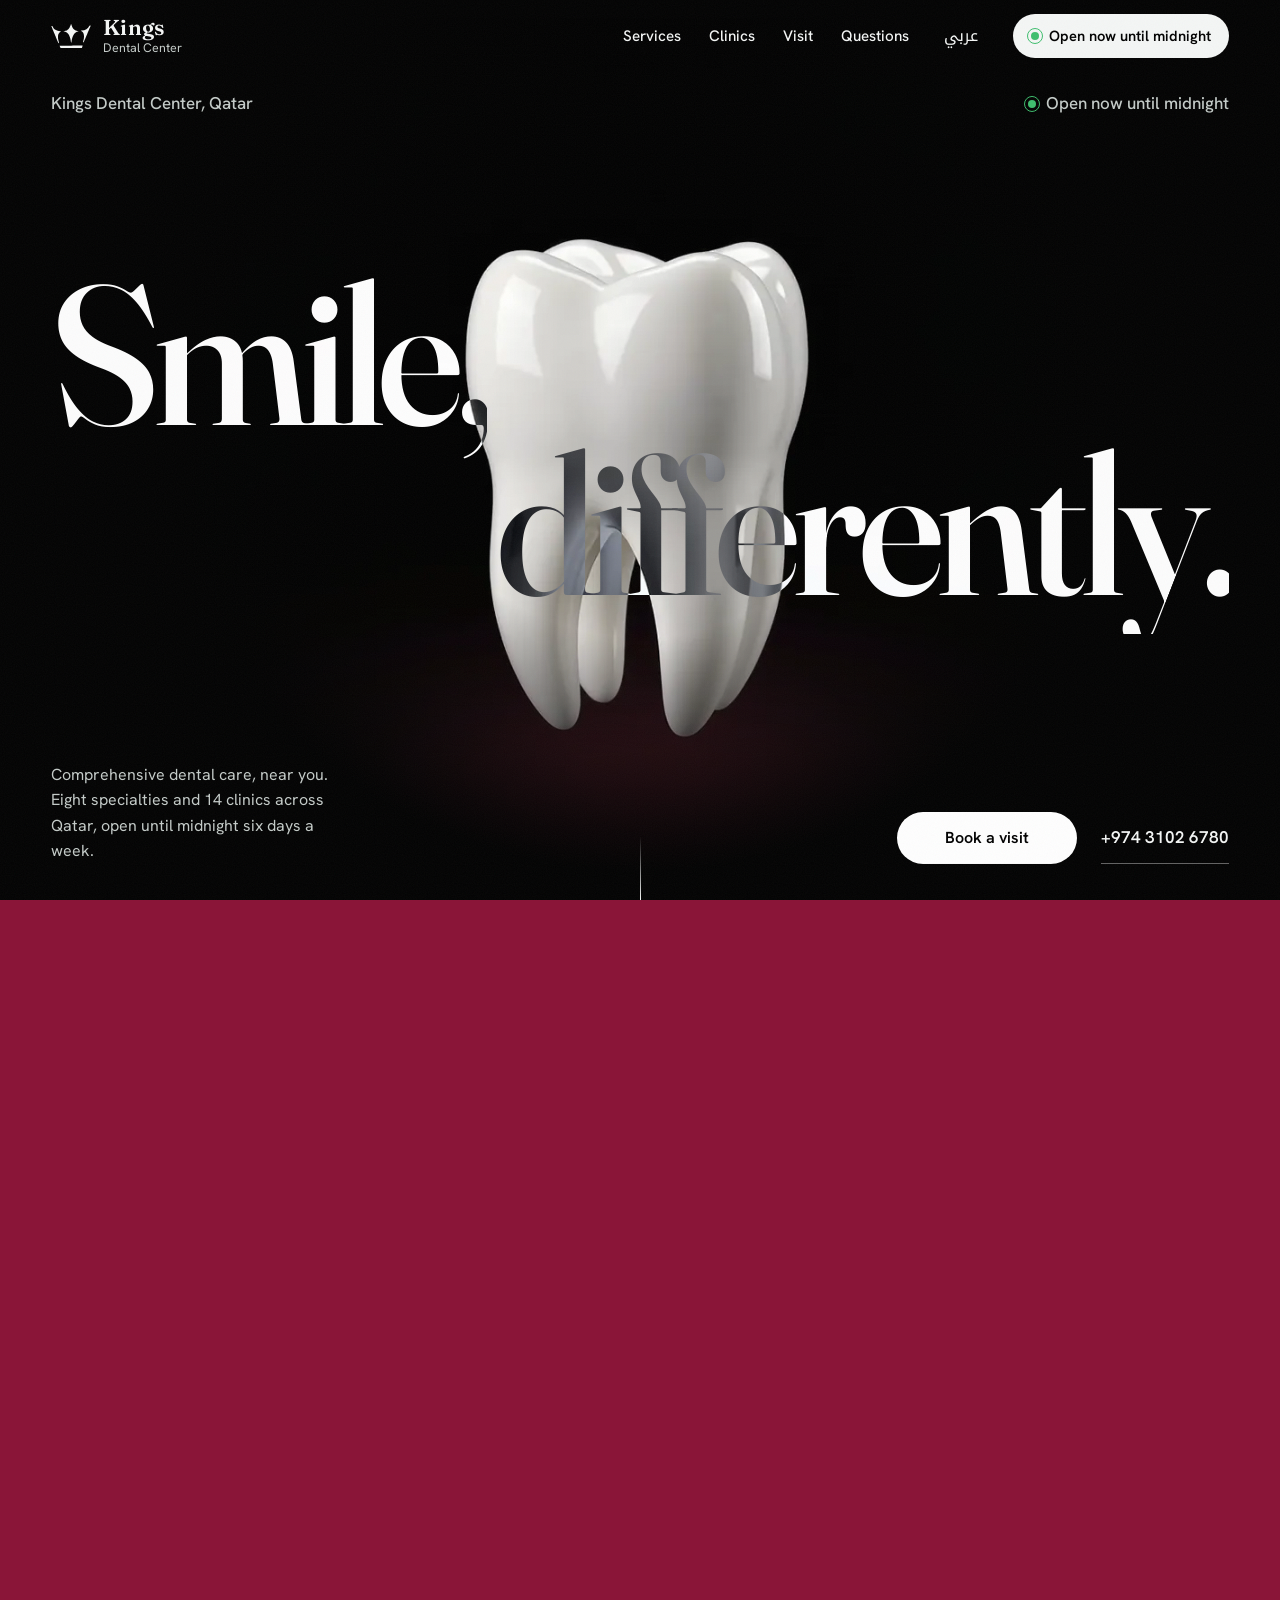
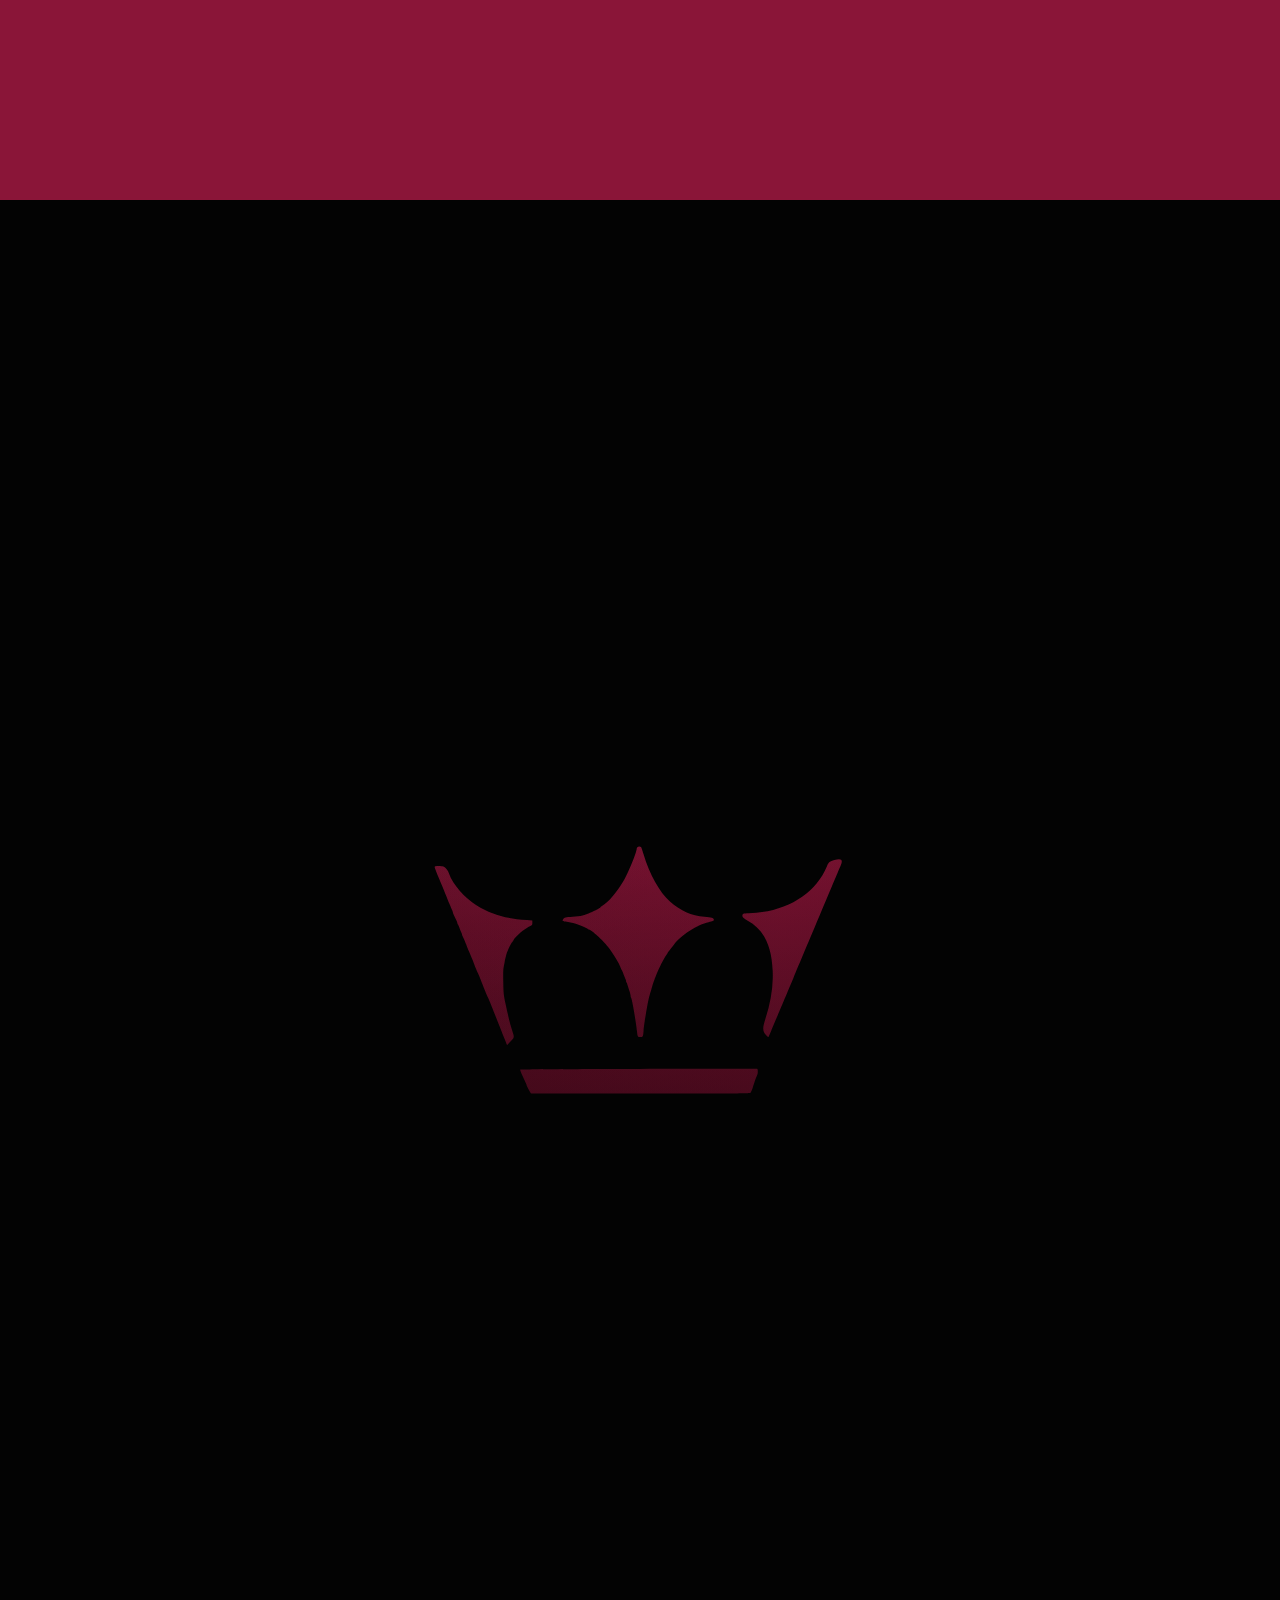
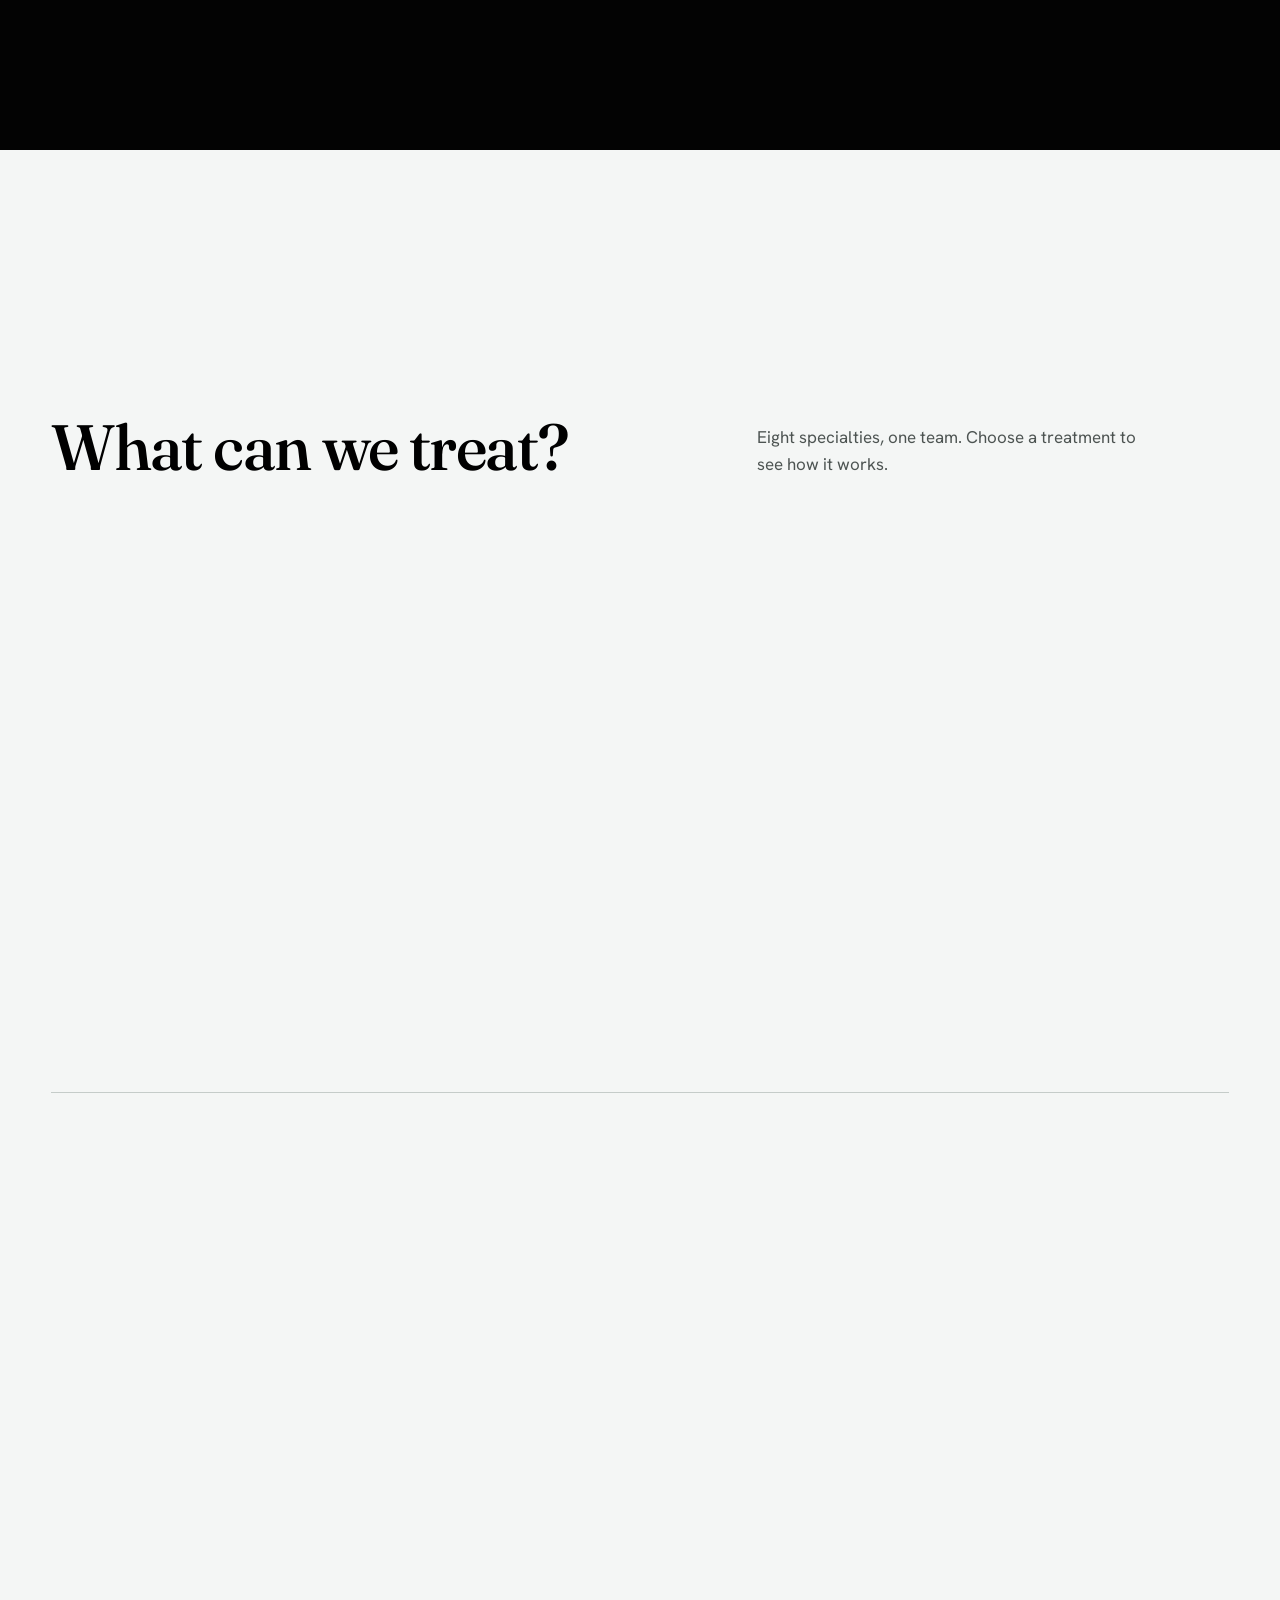
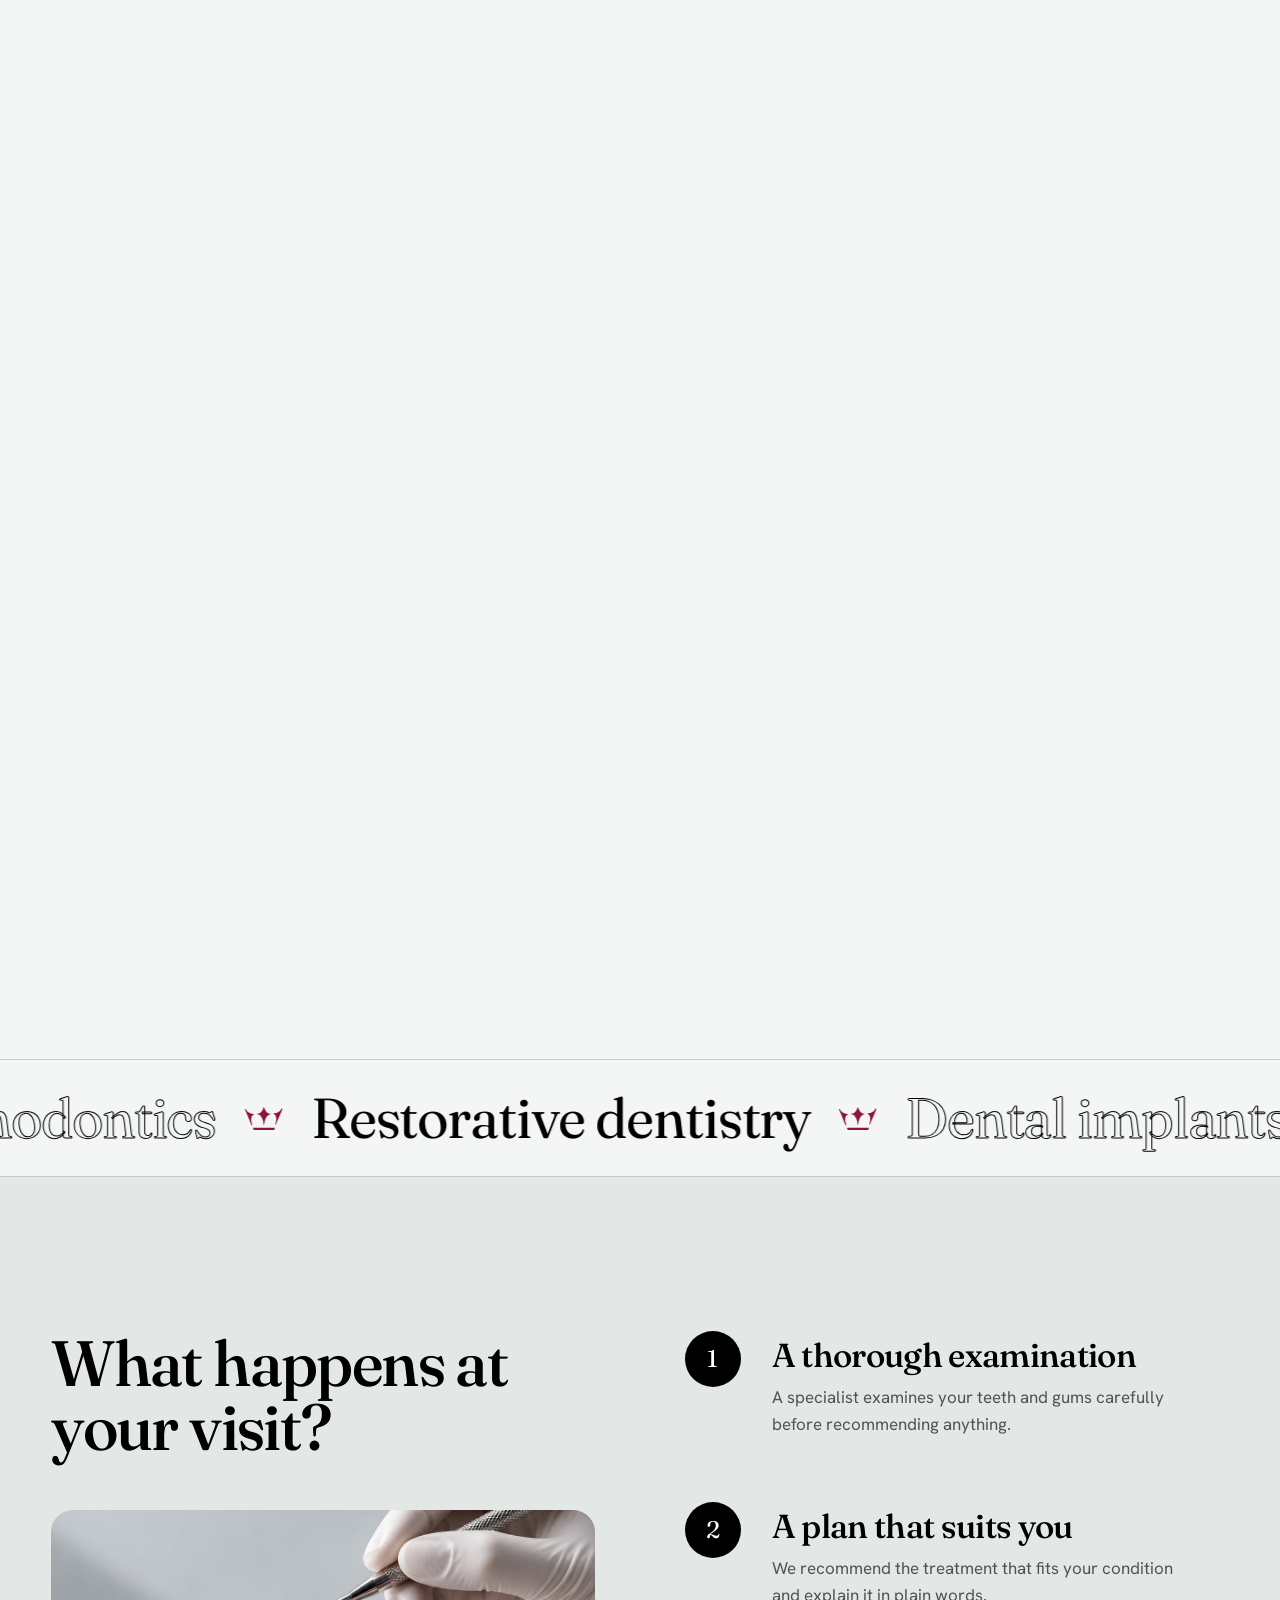
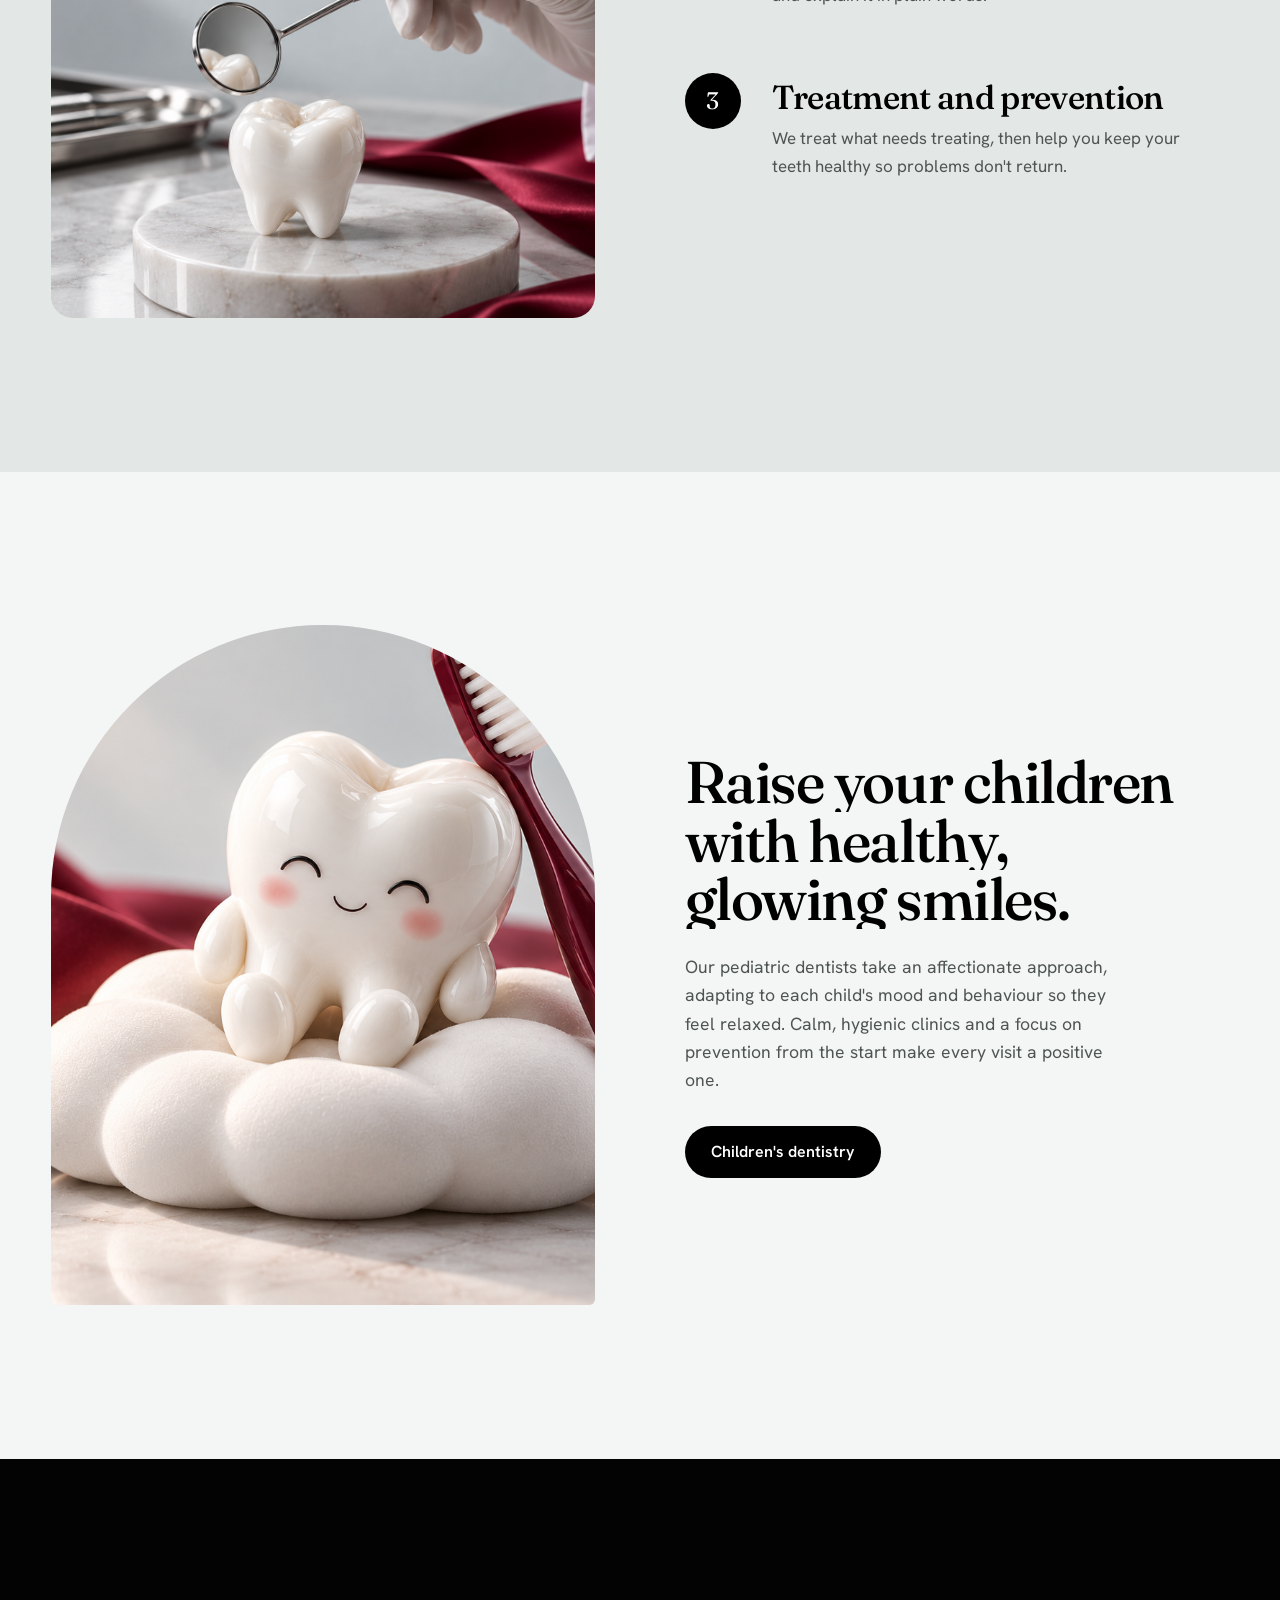
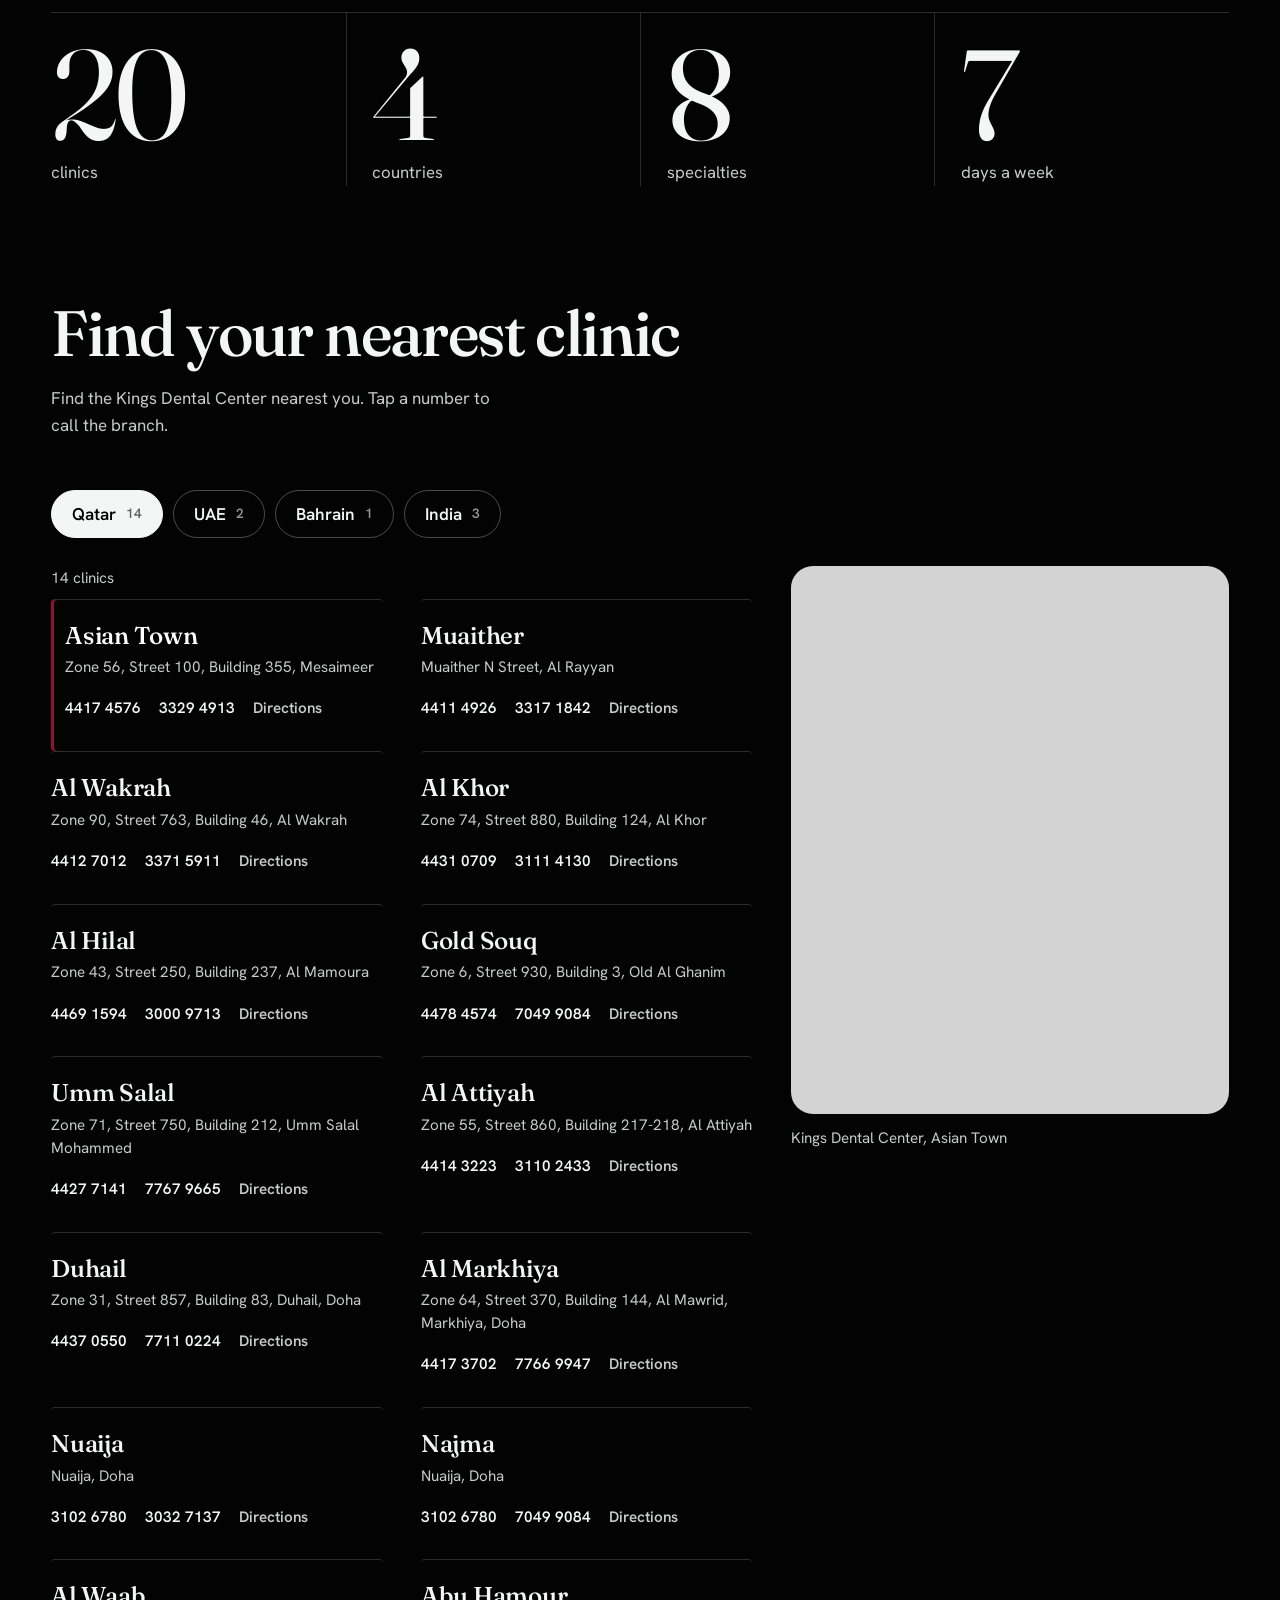
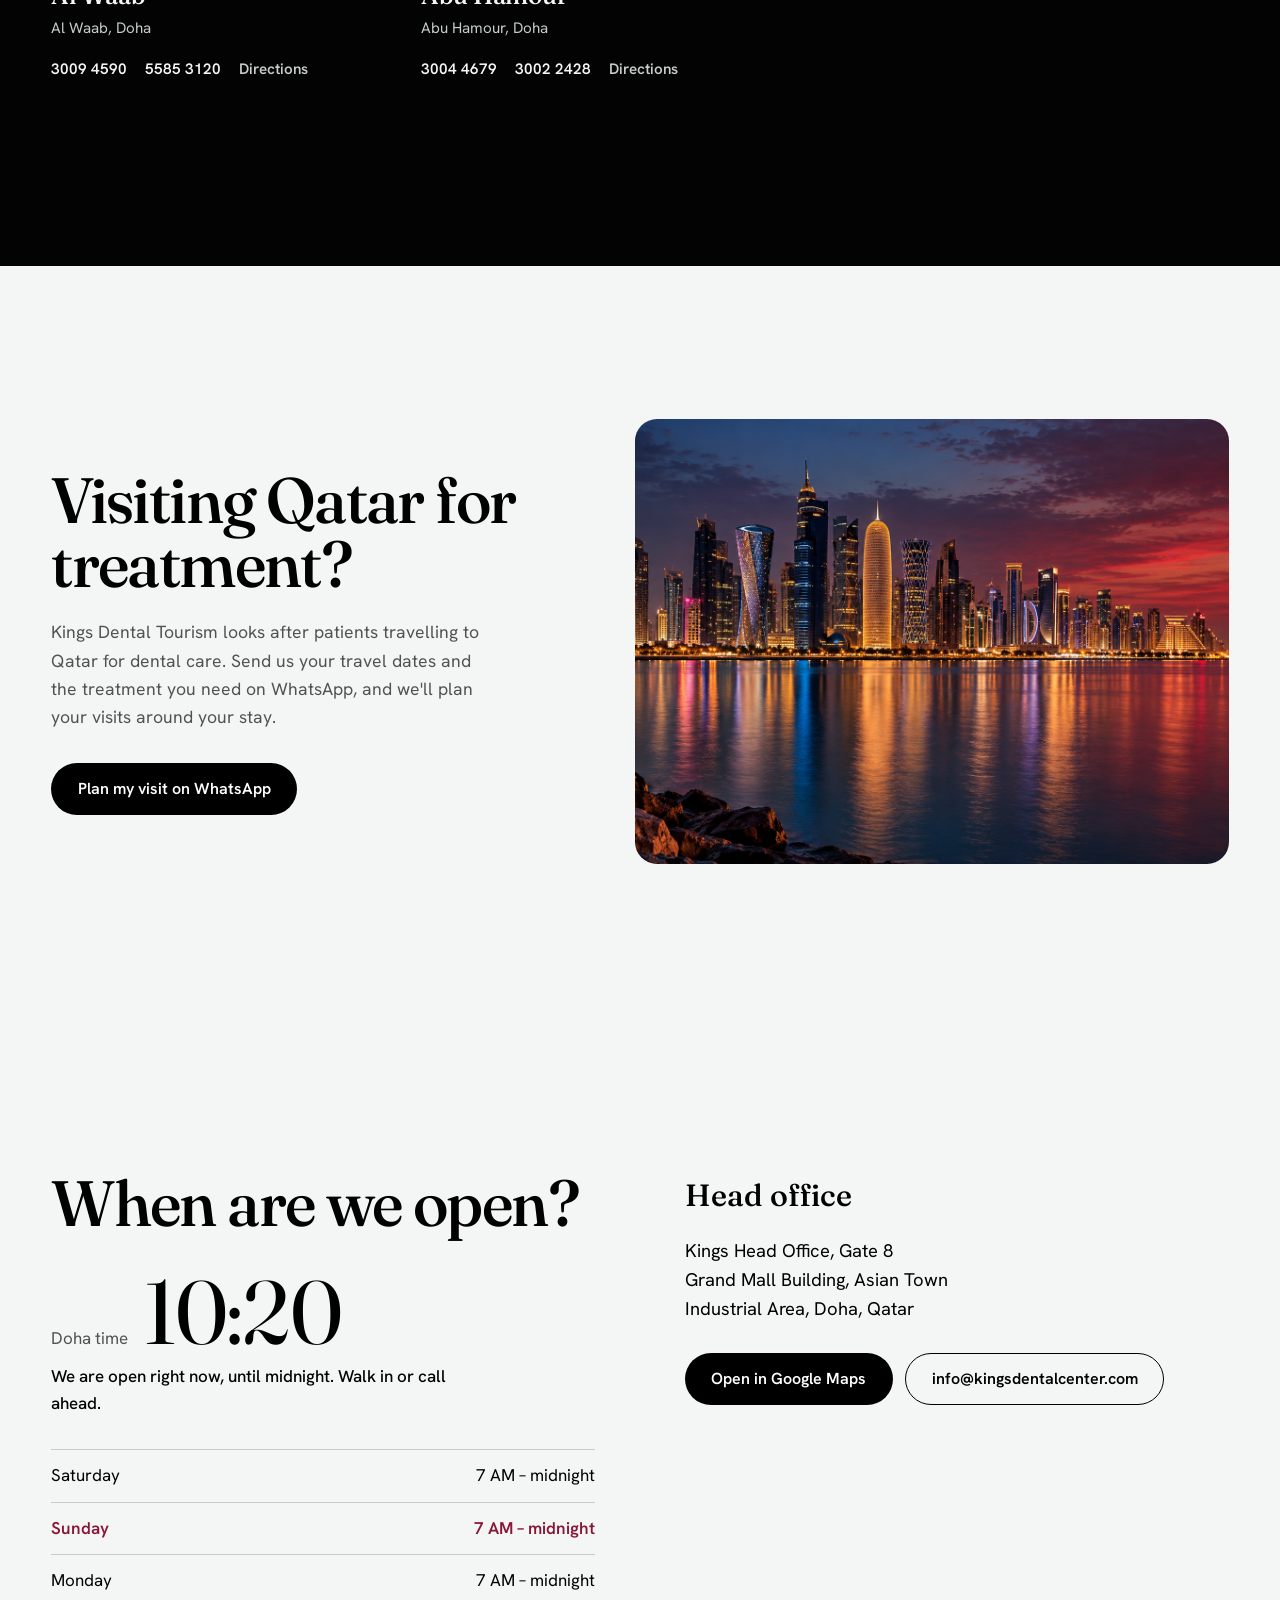
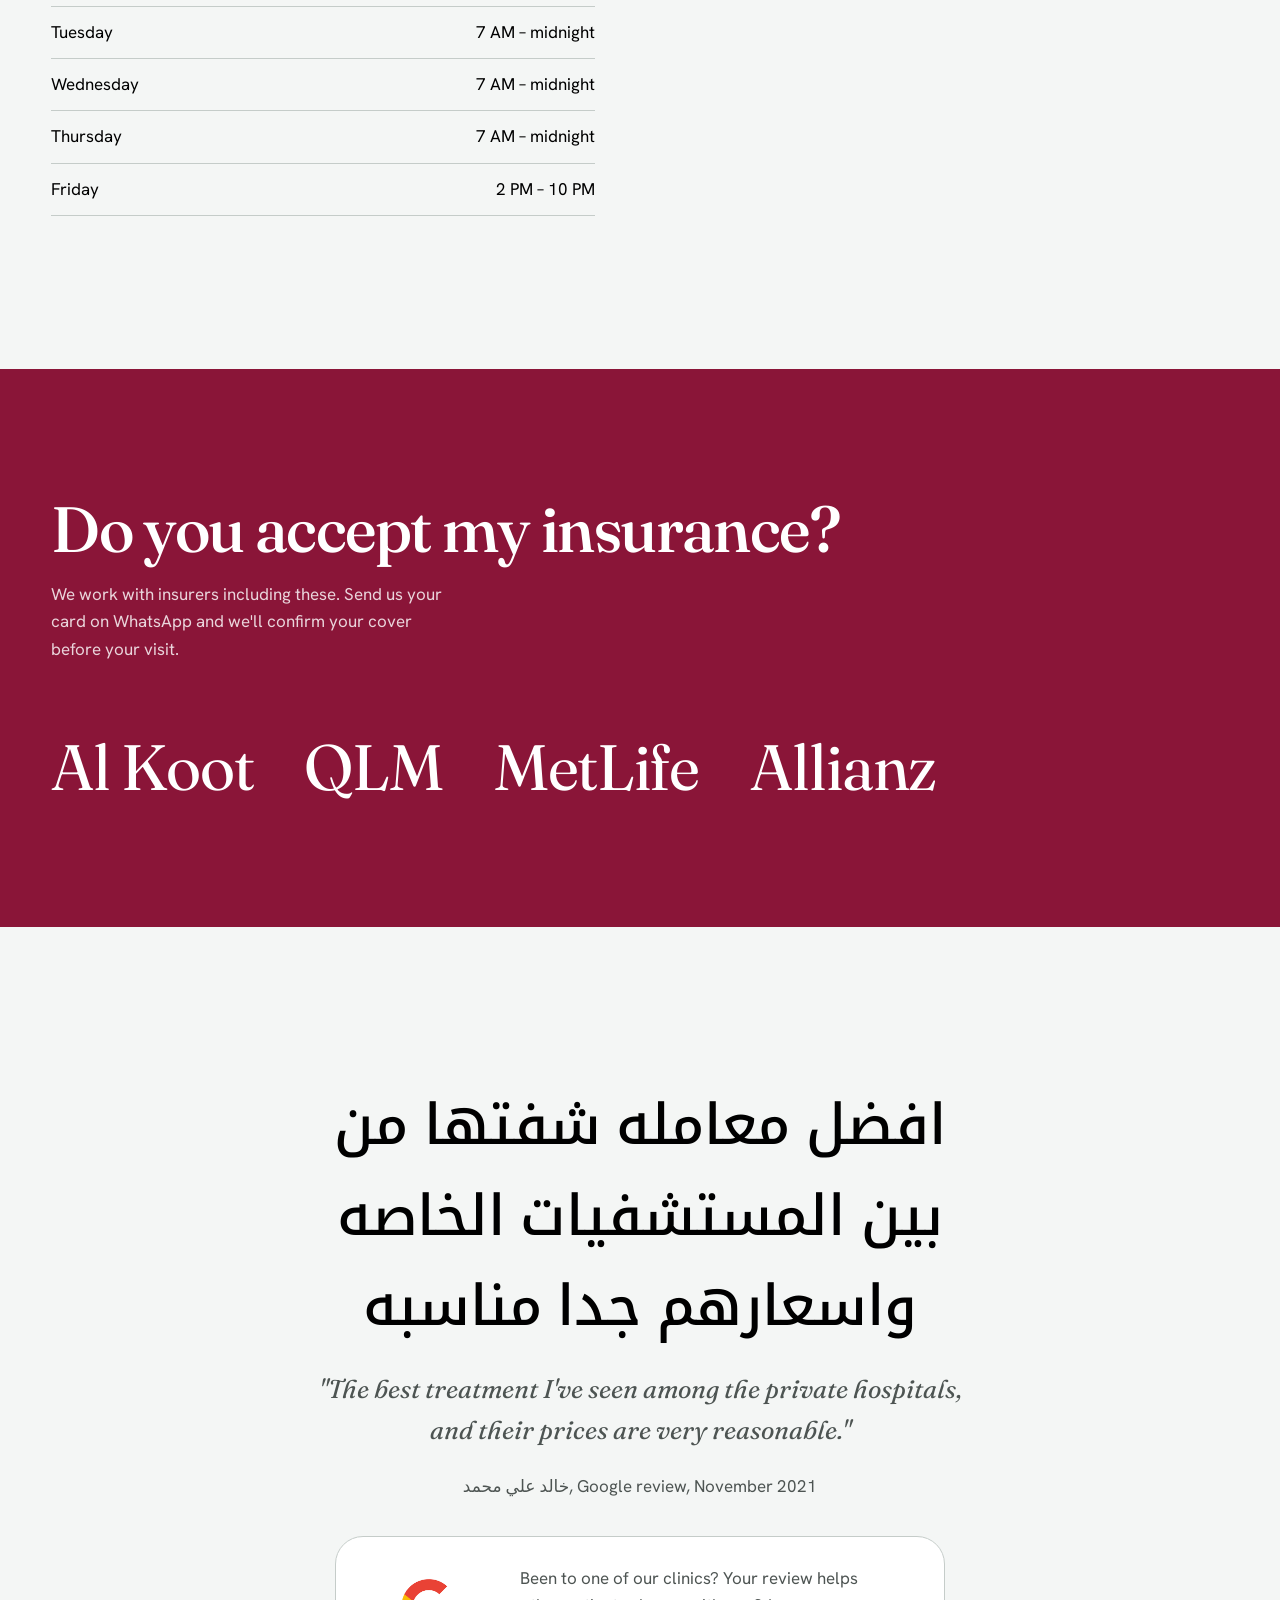
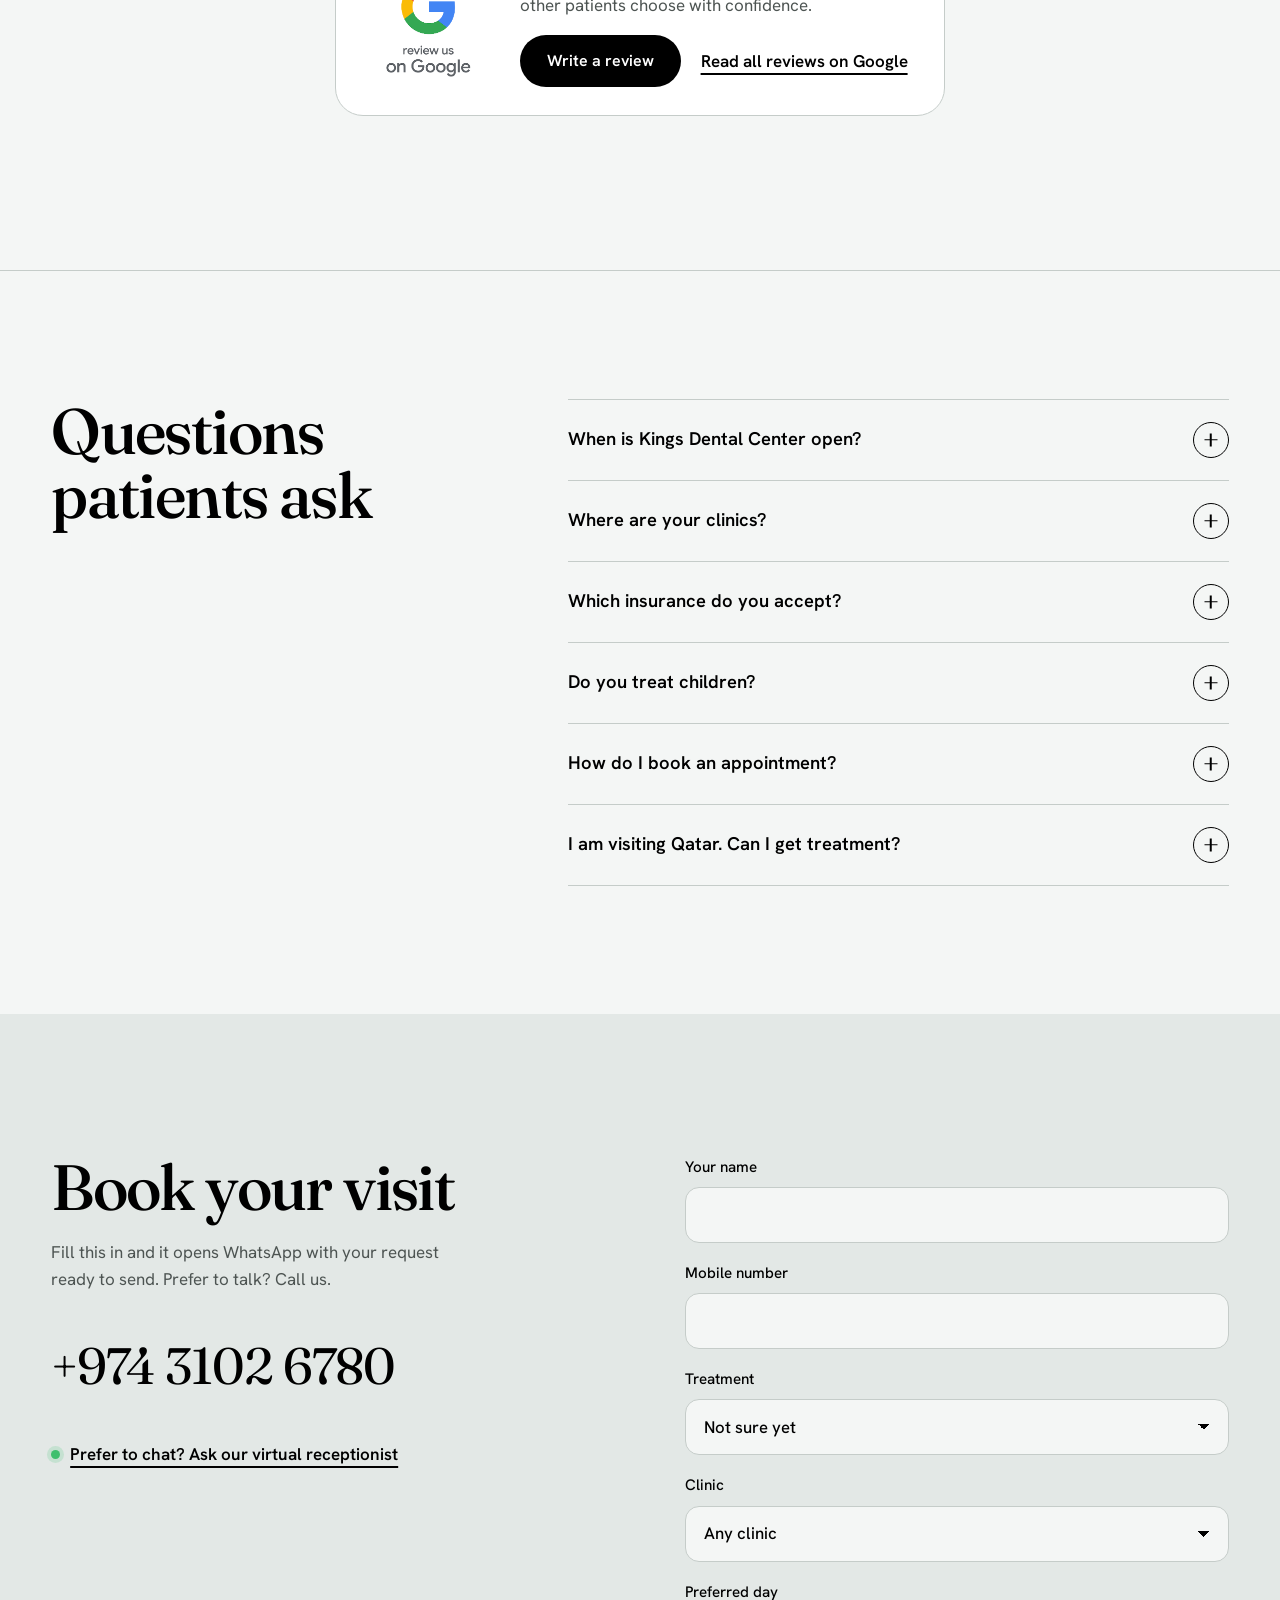
==== commit f727fe4a: "Add virtual receptionist chat (demo, no API) Scripted booking flow and FAQ answers in English and Ar" ====
--- a/site/index.html
+++ b/site/index.html
@@ -15,7 +15,7 @@
 <link rel="preload" href="fonts/fraunces-latin-opsz-normal.woff2" as="font" type="font/woff2" crossorigin>
 <link rel="preload" href="fonts/hanken-grotesk-latin-wght-normal.woff2" as="font" type="font/woff2" crossorigin>
 <link rel="stylesheet" href="css/fonts.css?v=f7cd680e">
-<link rel="stylesheet" href="css/style.css?v=98b72493">
+<link rel="stylesheet" href="css/style.css?v=8b777d8c">
 <script type="application/ld+json">
 {
  "@context": "https://schema.org",
@@ -323,6 +323,7 @@
       <h2 id="book-title" class="sec-title" data-i18n="bookTitle">Book your visit</h2>
       <p class="sec-lede" data-i18n="bookLede">Fill this in and it opens WhatsApp with your request ready to send. Prefer to talk? Call us.</p>
       <a class="book__tel num" href="tel:+97431026780" dir="ltr">+974 3102 6780</a>
+      <button class="book__chat" type="button" data-open-chat><span class="book__chat-dot"></span><span data-i18n="chatCta">Prefer to chat? Ask our virtual receptionist</span></button>
     </div>
     <form class="form" data-book novalidate>
       <label class="field"><span data-i18n="fName">Your name</span><input name="name" autocomplete="name" required></label>
@@ -408,9 +409,10 @@
 <script src="js/vendor/ScrollTrigger.min.js?v=5445d0e9"></script>
 <script src="js/vendor/SplitText.min.js?v=8b363297"></script>
 <script src="js/vendor/lenis.min.js?v=5a44a112"></script>
-<script src="js/content.js?v=ac194fba"></script>
+<script src="js/content.js?v=4eb1663b"></script>
 <script src="js/treatments.js?v=95e75cef"></script>
 <script src="js/main.js?v=e43b8279"></script>
+<script src="js/receptionist.js?v=972dbd25"></script>
 </body>
 </html>
 
--- a/site/css/style.css
+++ b/site/css/style.css
@@ -643,3 +643,127 @@
   .hx__actions .btn--light { flex: 1; }
   .hx__call { display: none; }
 }
+
+/* =========================================================
+   Virtual receptionist (demo)
+   ========================================================= */
+.rx { --rx-w: 400px; font-family: var(--text); }
+.rx[dir="rtl"] { font-family: var(--arabic); }
+.rx__launch {
+  position: fixed; z-index: 70; right: 24px; bottom: 24px; display: inline-flex; align-items: center; gap: 12px;
+  min-height: 56px; padding: 0 22px 0 8px; border: 0; border-radius: 999px; cursor: pointer;
+  background: var(--night); color: var(--enamel); font-weight: 600; font-size: .98rem;
+  box-shadow: 0 12px 34px rgba(0,0,0,.22), 0 0 0 1px rgba(255,255,255,.08);
+  transition: transform .4s var(--ease), opacity .3s, box-shadow .3s;
+}
+.rx[dir="rtl"] .rx__launch { right: auto; left: 24px; padding: 0 8px 0 22px; }
+.rx__launch:hover { transform: translateY(-2px); box-shadow: 0 16px 40px rgba(0,0,0,.28), 0 0 0 1px rgba(255,255,255,.12); }
+.rx__launch-icon { width: 42px; height: 42px; border-radius: 50%; background: var(--maroon); display: grid; place-items: center; position: relative; }
+.rx__launch-crown { width: 22px; fill: var(--white); }
+.rx__launch-icon::after { content: ""; position: absolute; top: 1px; right: 1px; width: 10px; height: 10px; border-radius: 50%; background: #3FBF6E; border: 2px solid var(--night); }
+.rx__launch.is-nudge .rx__launch-icon { animation: rx-nudge 1.4s var(--ease) 2; }
+@keyframes rx-nudge { 0%, 100% { transform: scale(1); } 30% { transform: scale(1.14) rotate(-6deg); } 60% { transform: scale(1) rotate(4deg); } }
+.rx__launch:not(.is-shown) { opacity: 0; pointer-events: none; transform: translateY(16px) scale(.9); }
+.rx-open .rx__launch { opacity: 0; pointer-events: none; transform: scale(.9); }
+.menu-open .rx__launch { opacity: 0; pointer-events: none; }
+
+.rx__panel {
+  position: fixed; z-index: 75; right: 24px; bottom: 24px; width: var(--rx-w); height: min(660px, calc(100vh - 48px)); height: min(660px, calc(100svh - 48px));
+  display: grid; grid-template-rows: auto 1fr auto auto; background: var(--enamel); color: var(--ink);
+  border-radius: 26px; overflow: hidden; box-shadow: 0 30px 80px rgba(0,0,0,.28), 0 0 0 1px rgba(0,0,0,.06);
+  opacity: 0; transform: translateY(18px) scale(.97); transform-origin: bottom right; transition: opacity .35s var(--ease), transform .45s var(--ease);
+}
+.rx[dir="rtl"] .rx__panel { right: auto; left: 24px; transform-origin: bottom left; }
+.rx__panel.is-open { opacity: 1; transform: none; }
+.rx__panel[hidden] { display: none; }
+
+.rx__head { display: flex; align-items: center; gap: 12px; padding: 16px 14px 16px 18px; background: var(--night); color: var(--enamel); }
+.rx__avatar { width: 44px; height: 44px; border-radius: 50%; background: var(--maroon); display: grid; place-items: center; flex: none; }
+.rx__avatar-crown { width: 24px; fill: var(--white); }
+.rx__who { flex: 1; min-width: 0; }
+.rx__title { margin: 0; font-family: var(--display); font-weight: 520; font-size: 1.2rem; line-height: 1.2; display: flex; align-items: center; gap: 8px; flex-wrap: wrap; }
+.rx[dir="rtl"] .rx__title { font-family: var(--arabic); font-weight: 700; font-size: 1.05rem; }
+.rx__demo { font-family: var(--text); font-size: .68rem; font-weight: 700; letter-spacing: .02em; padding: 3px 8px; border-radius: 999px; background: rgba(244,246,245,.14); color: var(--enamel); }
+.rx__status { margin: 2px 0 0; font-size: .82rem; color: var(--mist); display: flex; align-items: center; gap: 7px; }
+.rx__dot { width: 7px; height: 7px; border-radius: 50%; background: #3FBF6E; }
+.rx__icon { width: 40px; height: 40px; border: 0; border-radius: 50%; background: none; color: var(--enamel); cursor: pointer; display: grid; place-items: center; transition: background .25s; flex: none; }
+.rx__icon:hover { background: rgba(255,255,255,.1); }
+.rx__icon svg { width: 20px; height: 20px; }
+
+.rx__log { overflow-y: auto; overscroll-behavior: contain; padding: 18px 16px 8px; display: flex; flex-direction: column; gap: 8px; scroll-behavior: smooth; }
+.rx__msg { max-width: 84%; padding: 11px 15px; border-radius: 20px; line-height: 1.5; font-size: .96rem; animation: rx-in .35s var(--ease) both; overflow-wrap: anywhere; }
+@keyframes rx-in { from { opacity: 0; transform: translateY(8px); } to { opacity: 1; transform: none; } }
+.rx__msg--bot { align-self: flex-start; background: var(--white); border: 1px solid #E1E6E4; border-end-start-radius: 6px; }
+.rx__msg--user { align-self: flex-end; background: var(--ink); color: var(--enamel); border-end-end-radius: 6px; }
+.rx__msg--card, .rx__msg--wide { max-width: 94%; padding: 0; background: none; border: 0; }
+.rx__msg--typing { padding: 12px 16px; }
+.rx__typing { display: inline-flex; gap: 4px; }
+.rx__typing i { width: 7px; height: 7px; border-radius: 50%; background: var(--mist); animation: rx-dot 1s infinite; }
+.rx__typing i:nth-child(2) { animation-delay: .15s; } .rx__typing i:nth-child(3) { animation-delay: .3s; }
+@keyframes rx-dot { 0%, 80%, 100% { transform: translateY(0); opacity: .5; } 40% { transform: translateY(-4px); opacity: 1; } }
+
+.rx__chips { display: flex; flex-wrap: wrap; gap: 7px; padding: 4px 0 6px; animation: rx-in .4s var(--ease) both; }
+.rx__chip { border: 1.5px solid var(--ink); background: transparent; color: var(--ink); border-radius: 999px; padding: 8px 15px; font: inherit; font-size: .9rem; font-weight: 600; cursor: pointer; min-height: 40px; transition: background .25s, color .25s, transform .2s; }
+.rx__chip:hover { background: var(--ink); color: var(--enamel); }
+.rx__chip:active { transform: scale(.96); }
+.rx__chip--primary { background: var(--maroon); border-color: var(--maroon); color: var(--white); }
+.rx__chip--primary:hover { background: var(--maroon-deep); border-color: var(--maroon-deep); }
+.rx__chip--ghost { border-color: var(--mist); color: var(--graphite); }
+.rx__slots { flex-direction: column; align-items: stretch; gap: 6px; }
+.rx__slot-h { margin: 6px 0 0; font-size: .78rem; color: var(--graphite); font-weight: 600; }
+.rx__slot-row { display: flex; flex-wrap: wrap; gap: 6px; }
+.rx__chip--slot { min-width: 92px; font-variant-numeric: tabular-nums; }
+.rx__slots .rx__chip--ghost { align-self: flex-start; margin-top: 6px; }
+.rx__sample { margin: 2px 0 0; font-size: .74rem; color: var(--graphite); opacity: .8; }
+
+.rx__card { position: relative; background: var(--white); border: 1px solid #E1E6E4; border-radius: 20px; padding: 16px 16px 12px; overflow: hidden; }
+.rx__card::before { content: ""; position: absolute; inset: 0 0 auto; height: 4px; background: var(--maroon); }
+.rx__card-crown { position: absolute; top: 14px; inset-inline-end: 14px; width: 26px; fill: var(--maroon); opacity: .9; }
+.rx__row { display: flex; flex-direction: column; padding: 6px 0; border-bottom: 1px solid #EDF0EF; }
+.rx__row:last-child { border-bottom: 0; }
+.rx__row span { font-size: .74rem; color: var(--graphite); }
+.rx__row strong { font-weight: 600; font-size: .95rem; }
+.rx__card--done { background: var(--night); color: var(--enamel); border-color: var(--night); padding: 18px; }
+.rx__card--done .rx__card-crown { fill: var(--enamel); }
+.rx__ref { margin: 0 0 8px; font-size: .78rem; color: var(--mist); letter-spacing: .02em; }
+.rx__done-main { margin: 0; font-family: var(--display); font-size: 1.4rem; line-height: 1.15; }
+.rx[dir="rtl"] .rx__done-main { font-family: var(--arabic); font-weight: 700; }
+.rx__done-sub { margin: 6px 0 12px; color: var(--mist); font-size: .9rem; }
+.rx__demo-note { margin: 0; padding-top: 12px; border-top: 1px solid rgba(255,255,255,.14); font-size: .8rem; color: var(--mist); line-height: 1.5; }
+
+.rx__branches { list-style: none; margin: 0; padding: 0; background: var(--white); border: 1px solid #E1E6E4; border-radius: 20px; max-height: 300px; overflow-y: auto; overscroll-behavior: contain; }
+.rx__branches li { display: flex; flex-direction: column; gap: 2px; padding: 12px 16px; border-bottom: 1px solid #EDF0EF; }
+.rx__branches li:last-child { border-bottom: 0; }
+.rx__branches span { font-size: .84rem; color: var(--graphite); }
+.rx__b-links { display: flex; gap: 14px; margin-top: 4px; }
+.rx__b-links a { color: var(--maroon); font-weight: 600; text-decoration: none; font-size: .86rem; }
+.rx__contact { display: flex; gap: 8px; flex-wrap: wrap; }
+.rx__btn { display: inline-flex; align-items: center; min-height: 40px; padding: 0 16px; border-radius: 999px; background: var(--ink); color: var(--enamel); text-decoration: none; font-weight: 600; font-size: .9rem; }
+.rx__btn--line { background: none; color: var(--ink); border: 1.5px solid var(--ink); }
+
+.rx__input { display: flex; gap: 8px; padding: 10px 12px 6px; border-top: 1px solid #E1E6E4; background: var(--enamel); }
+.rx__field { flex: 1; min-width: 0; min-height: 48px; padding: 0 16px; border-radius: 999px; border: 1.5px solid var(--mist); background: var(--white); font-size: 1rem; }
+.rx__field:focus { outline: none; border-color: var(--ink); }
+.rx__send { width: 48px; height: 48px; flex: none; border: 0; border-radius: 50%; background: var(--maroon); color: var(--white); cursor: pointer; display: grid; place-items: center; transition: background .25s; }
+.rx__send:hover { background: var(--maroon-deep); }
+.rx__send svg { width: 20px; height: 20px; }
+.rx[dir="rtl"] .rx__send svg { transform: scaleX(-1); }
+.rx__note { margin: 0; padding: 0 16px 12px; font-size: .72rem; color: var(--graphite); text-align: center; background: var(--enamel); }
+
+/* booking section link into the chat */
+.book__chat { display: inline-flex; align-items: center; gap: 10px; margin-top: 24px; padding: 10px 0; border: 0; background: none; cursor: pointer; font: inherit; font-weight: 600; color: var(--ink); text-decoration: underline; text-underline-offset: 6px; text-decoration-thickness: 1.5px; }
+.book__chat:hover { color: var(--maroon); }
+.book__chat-dot { width: 9px; height: 9px; border-radius: 50%; background: #3FBF6E; box-shadow: 0 0 0 4px rgba(63,191,110,.18); flex: none; }
+
+@media (max-width: 860px) {
+  .rx__launch { right: 14px; bottom: calc(96px + env(safe-area-inset-bottom)); padding: 0; min-height: 0; width: 58px; height: 58px; justify-content: center; }
+  .rx[dir="rtl"] .rx__launch { left: 14px; padding: 0; }
+  .rx__launch-text { display: none; }
+  .rx__launch-icon { width: 58px; height: 58px; }
+  .rx__launch-crown { width: 28px; }
+  .rx__panel { inset: 0; width: 100%; height: 100%; height: 100dvh; border-radius: 0; }
+  .rx[dir="rtl"] .rx__panel { left: 0; }
+  .rx-open .dock { display: none; }
+  .rx__msg { max-width: 88%; }
+}
+@media (prefers-reduced-motion: reduce) { .rx__msg, .rx__chips { animation: none; } .rx__panel { transition: none; } }
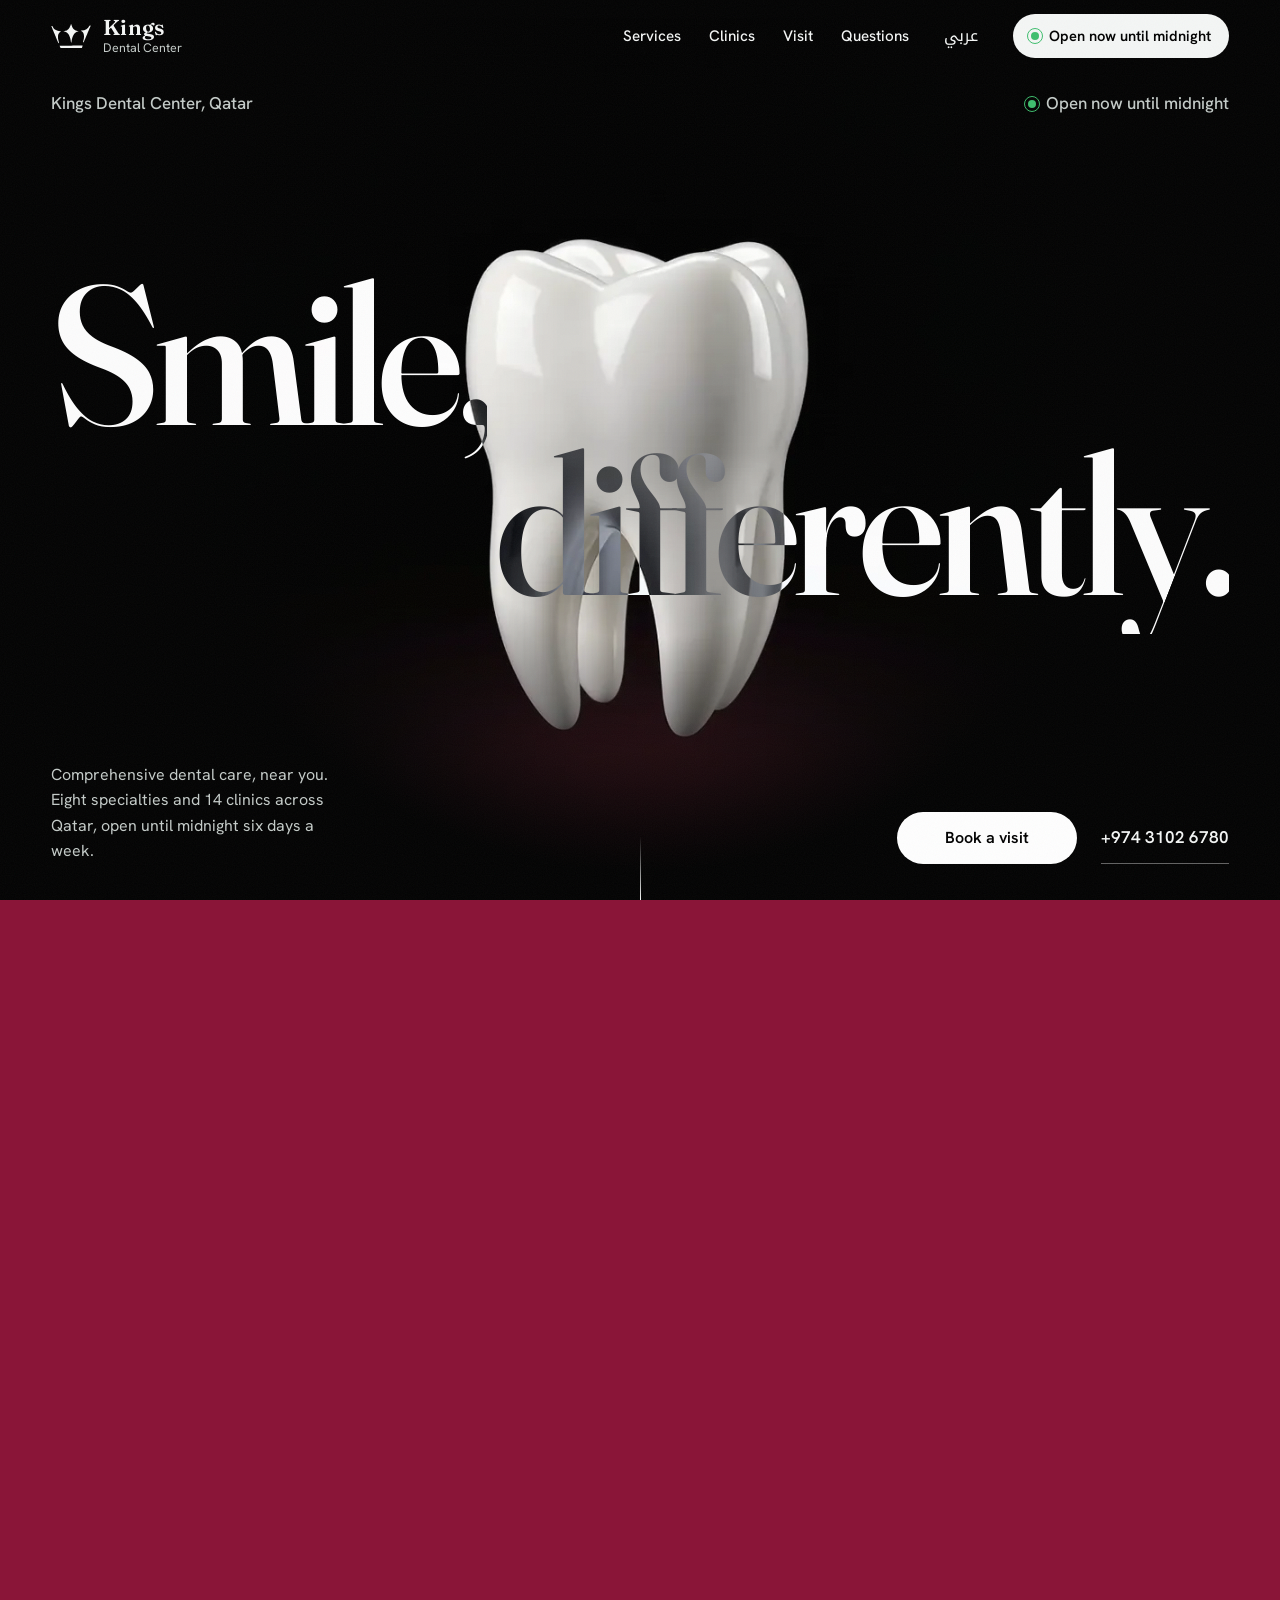
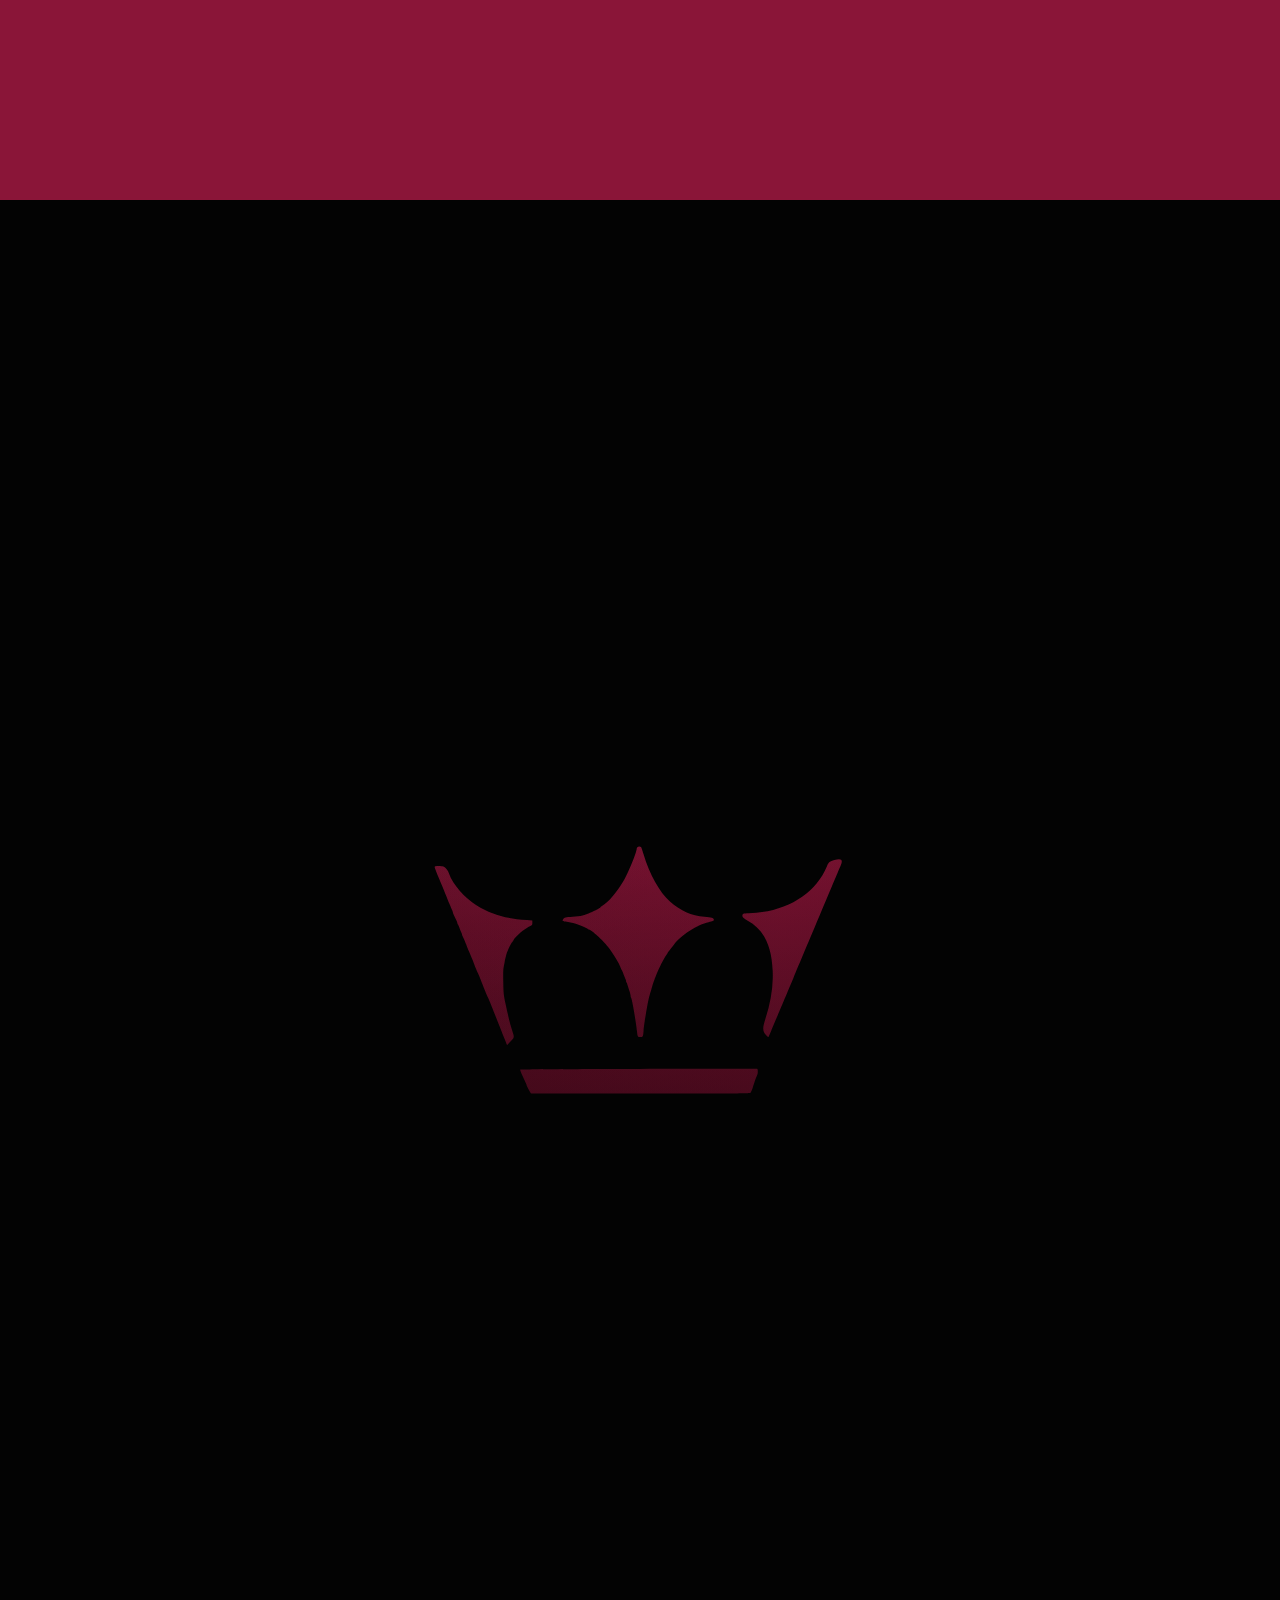
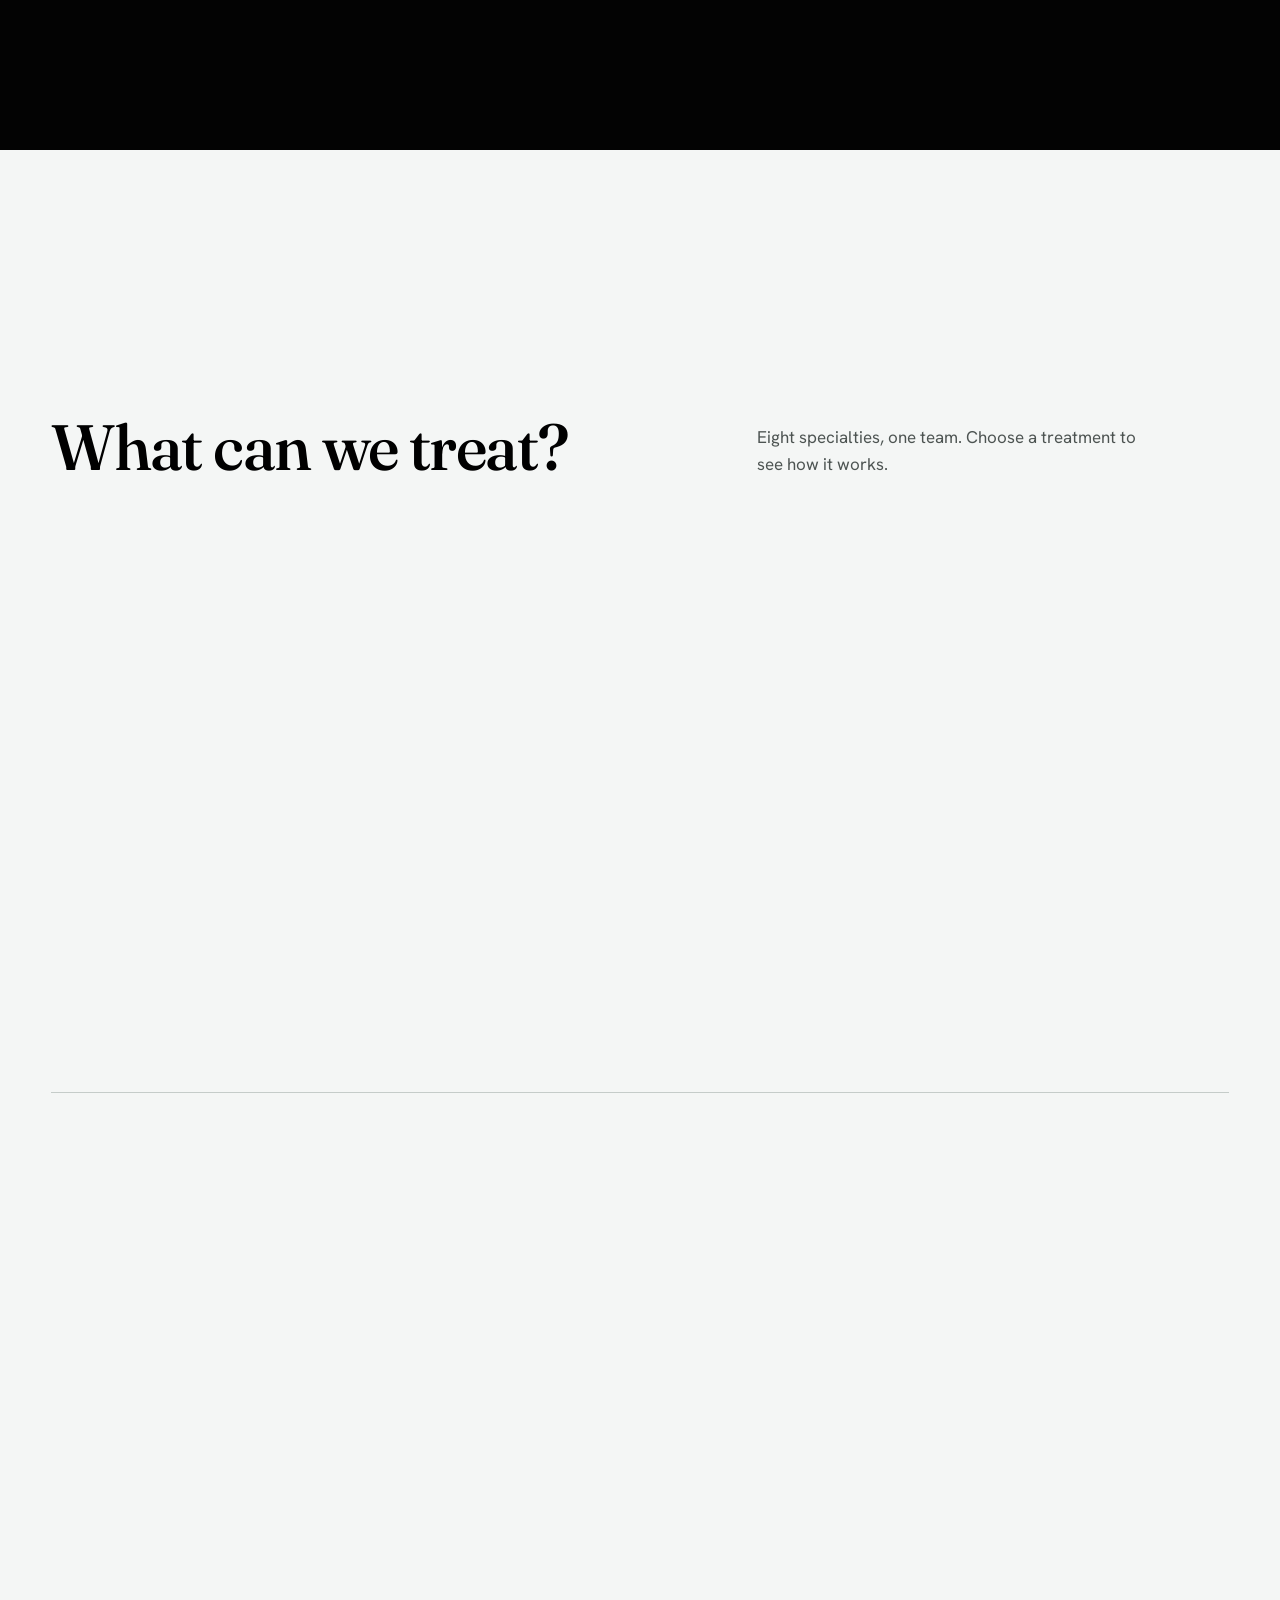
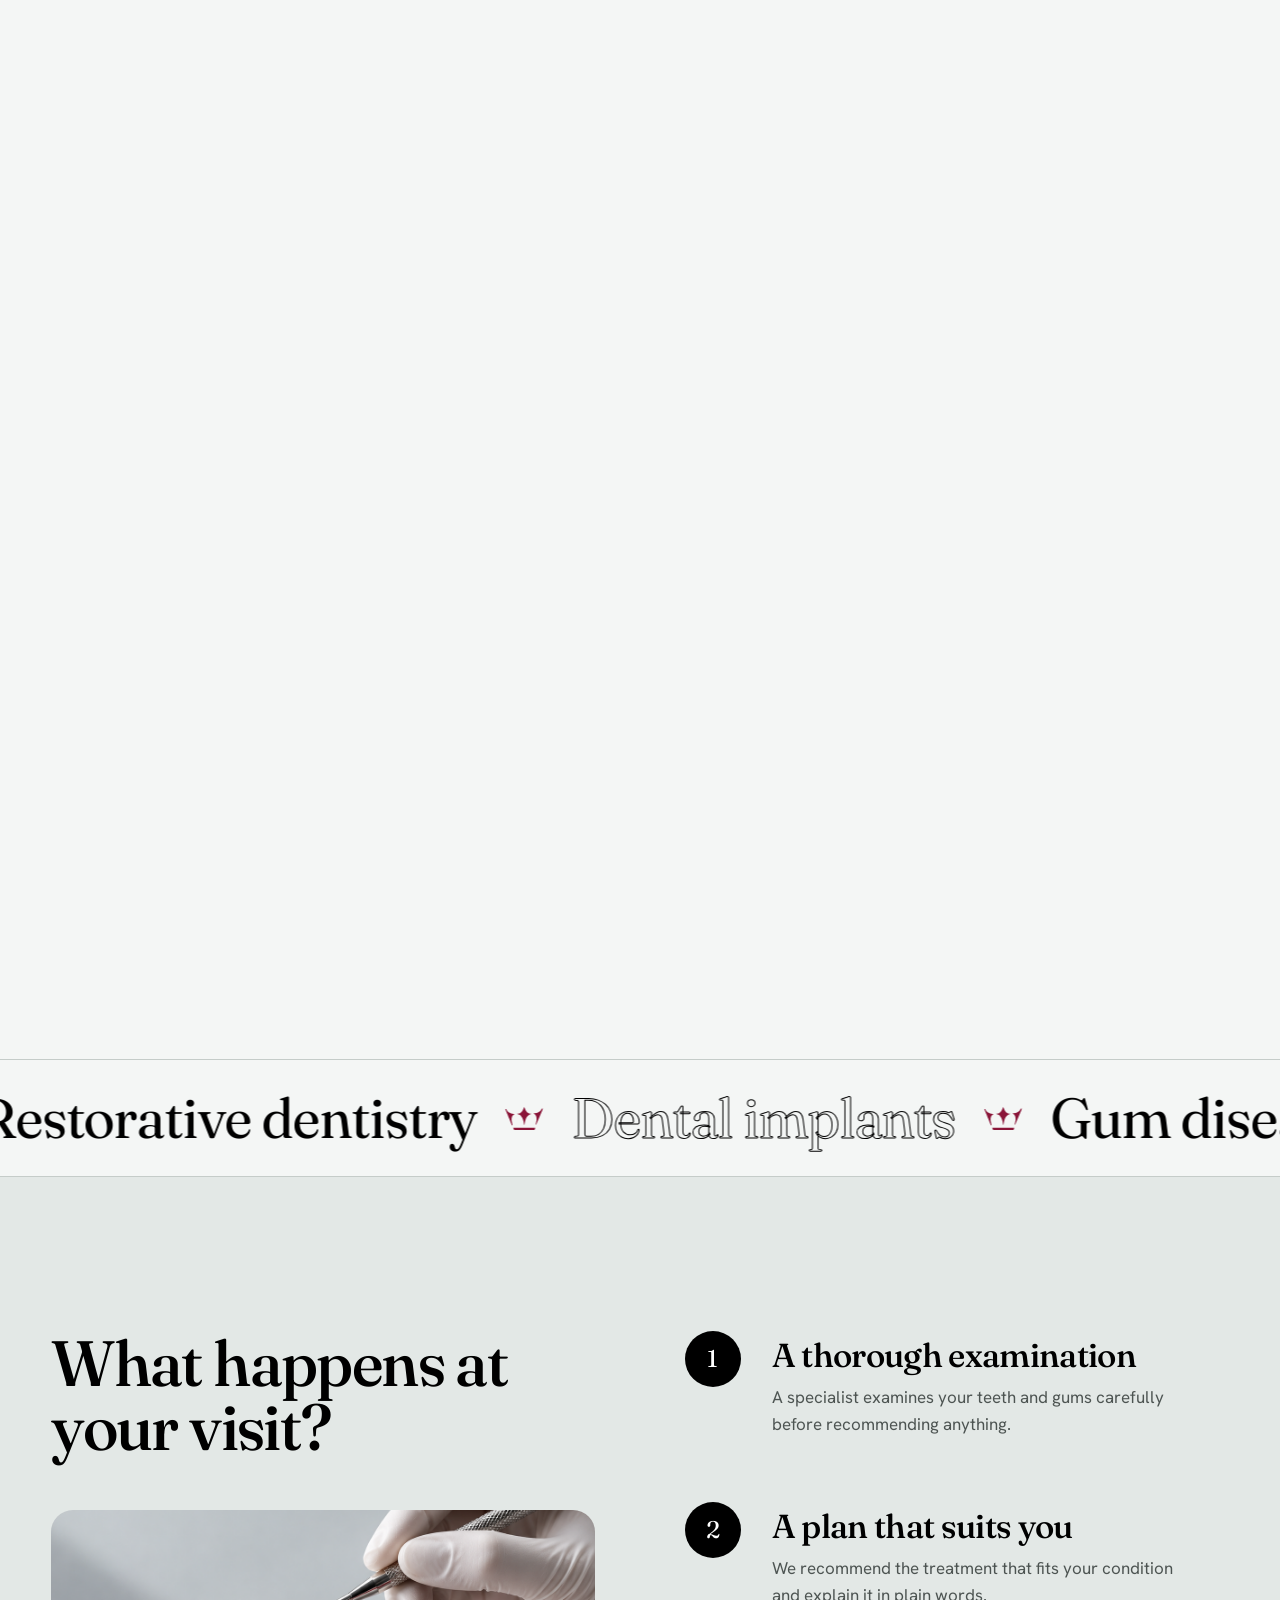
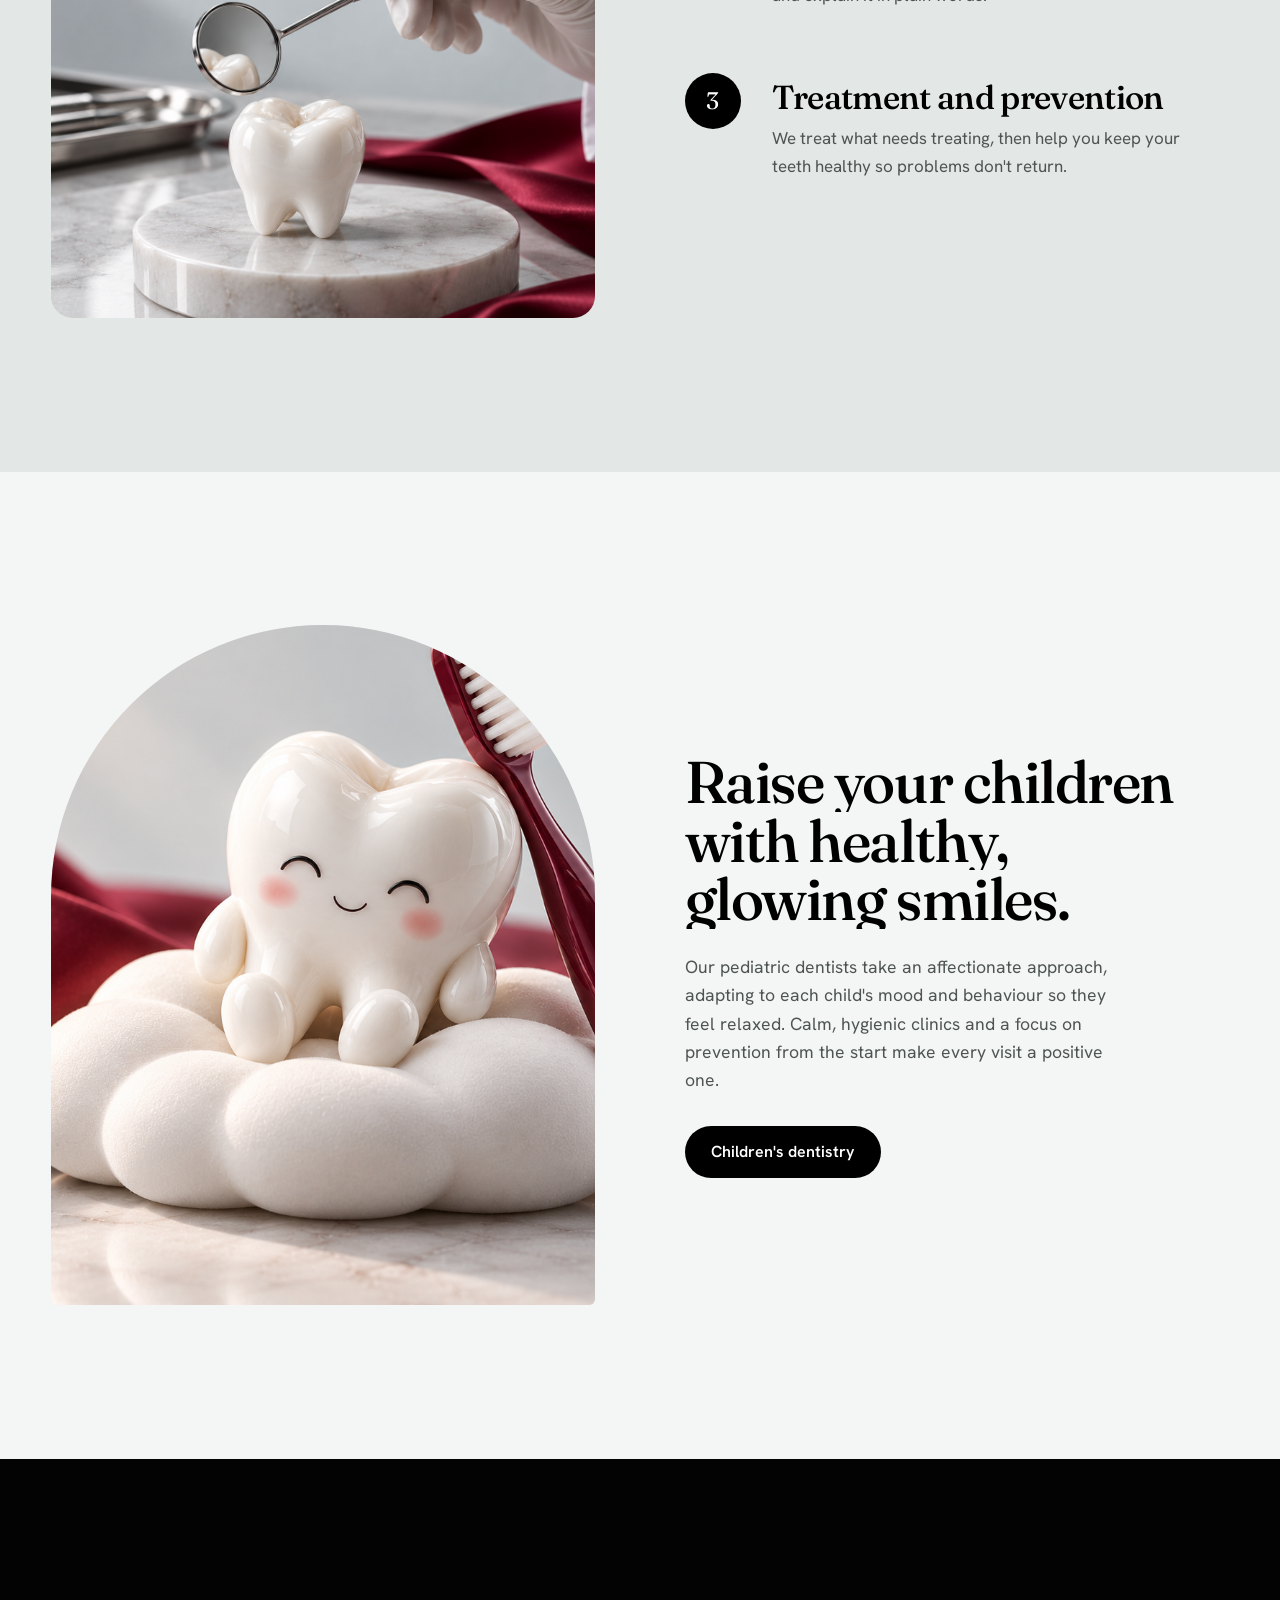
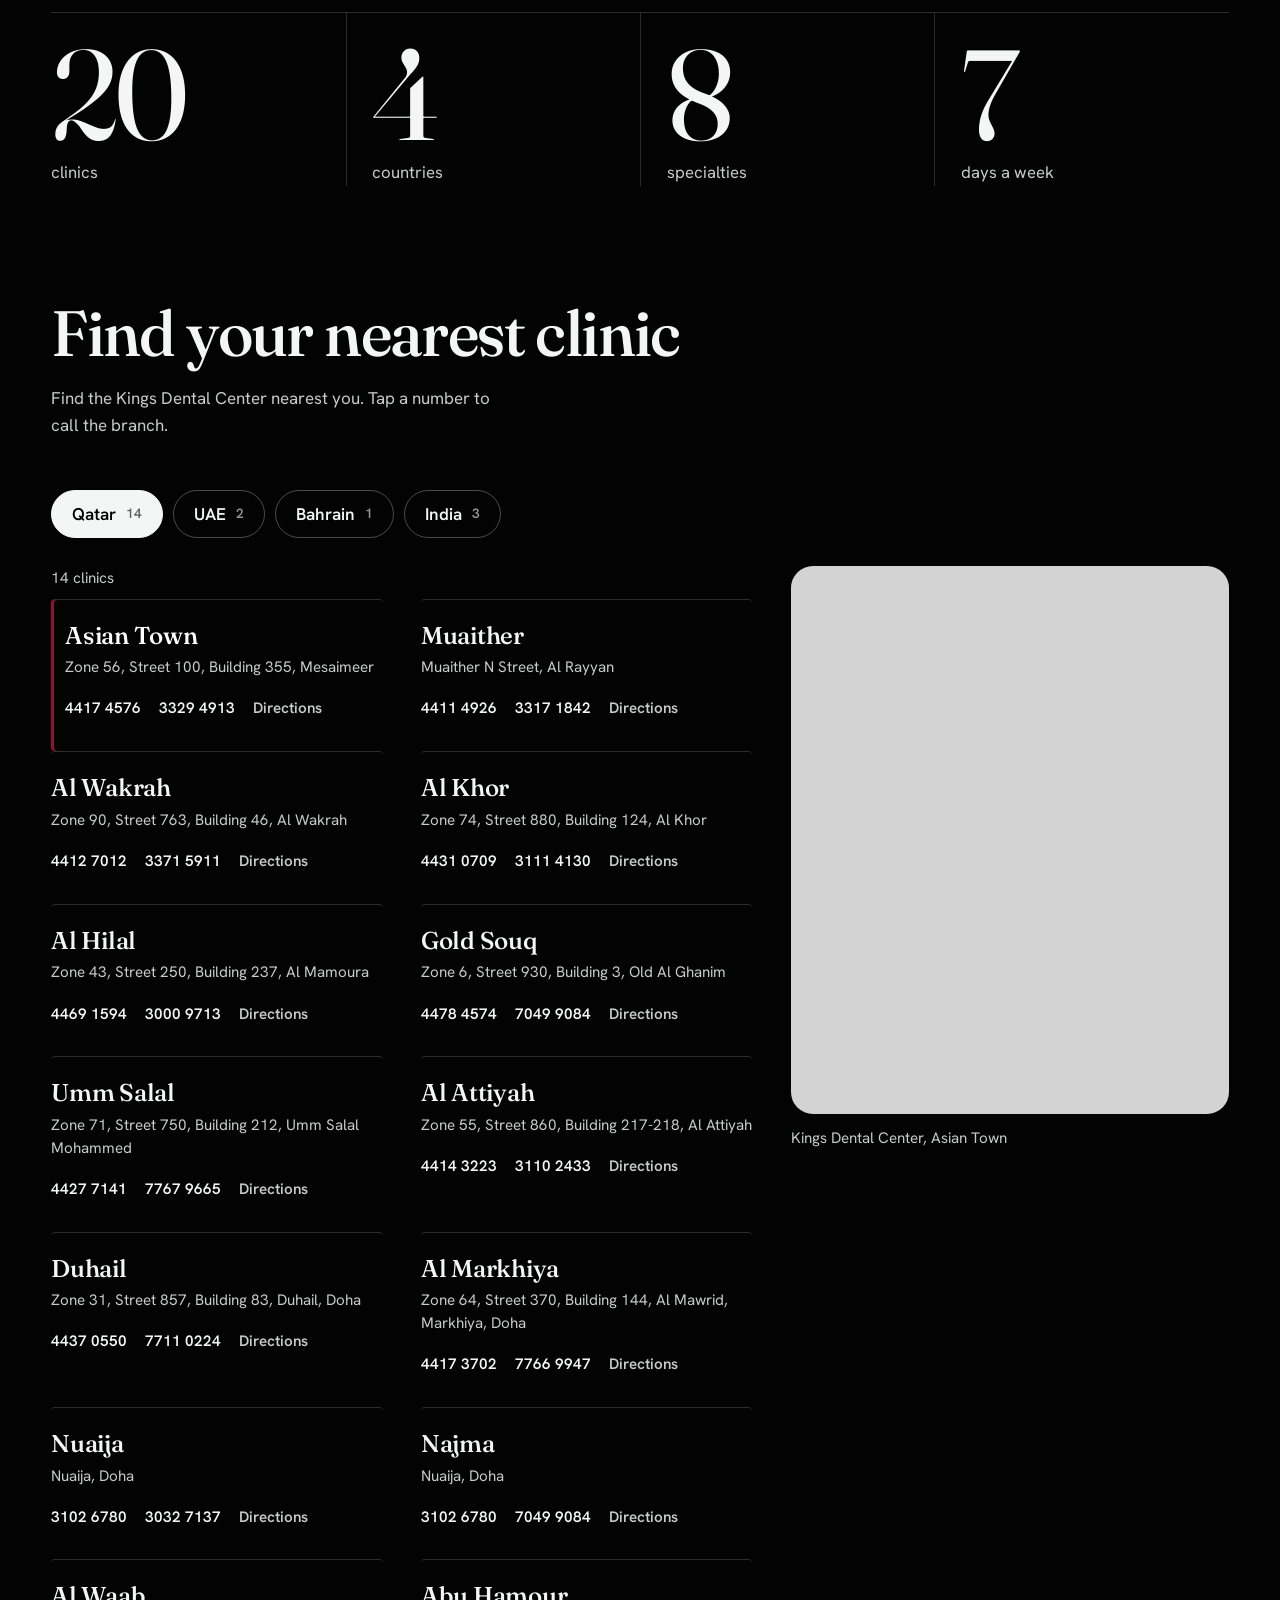
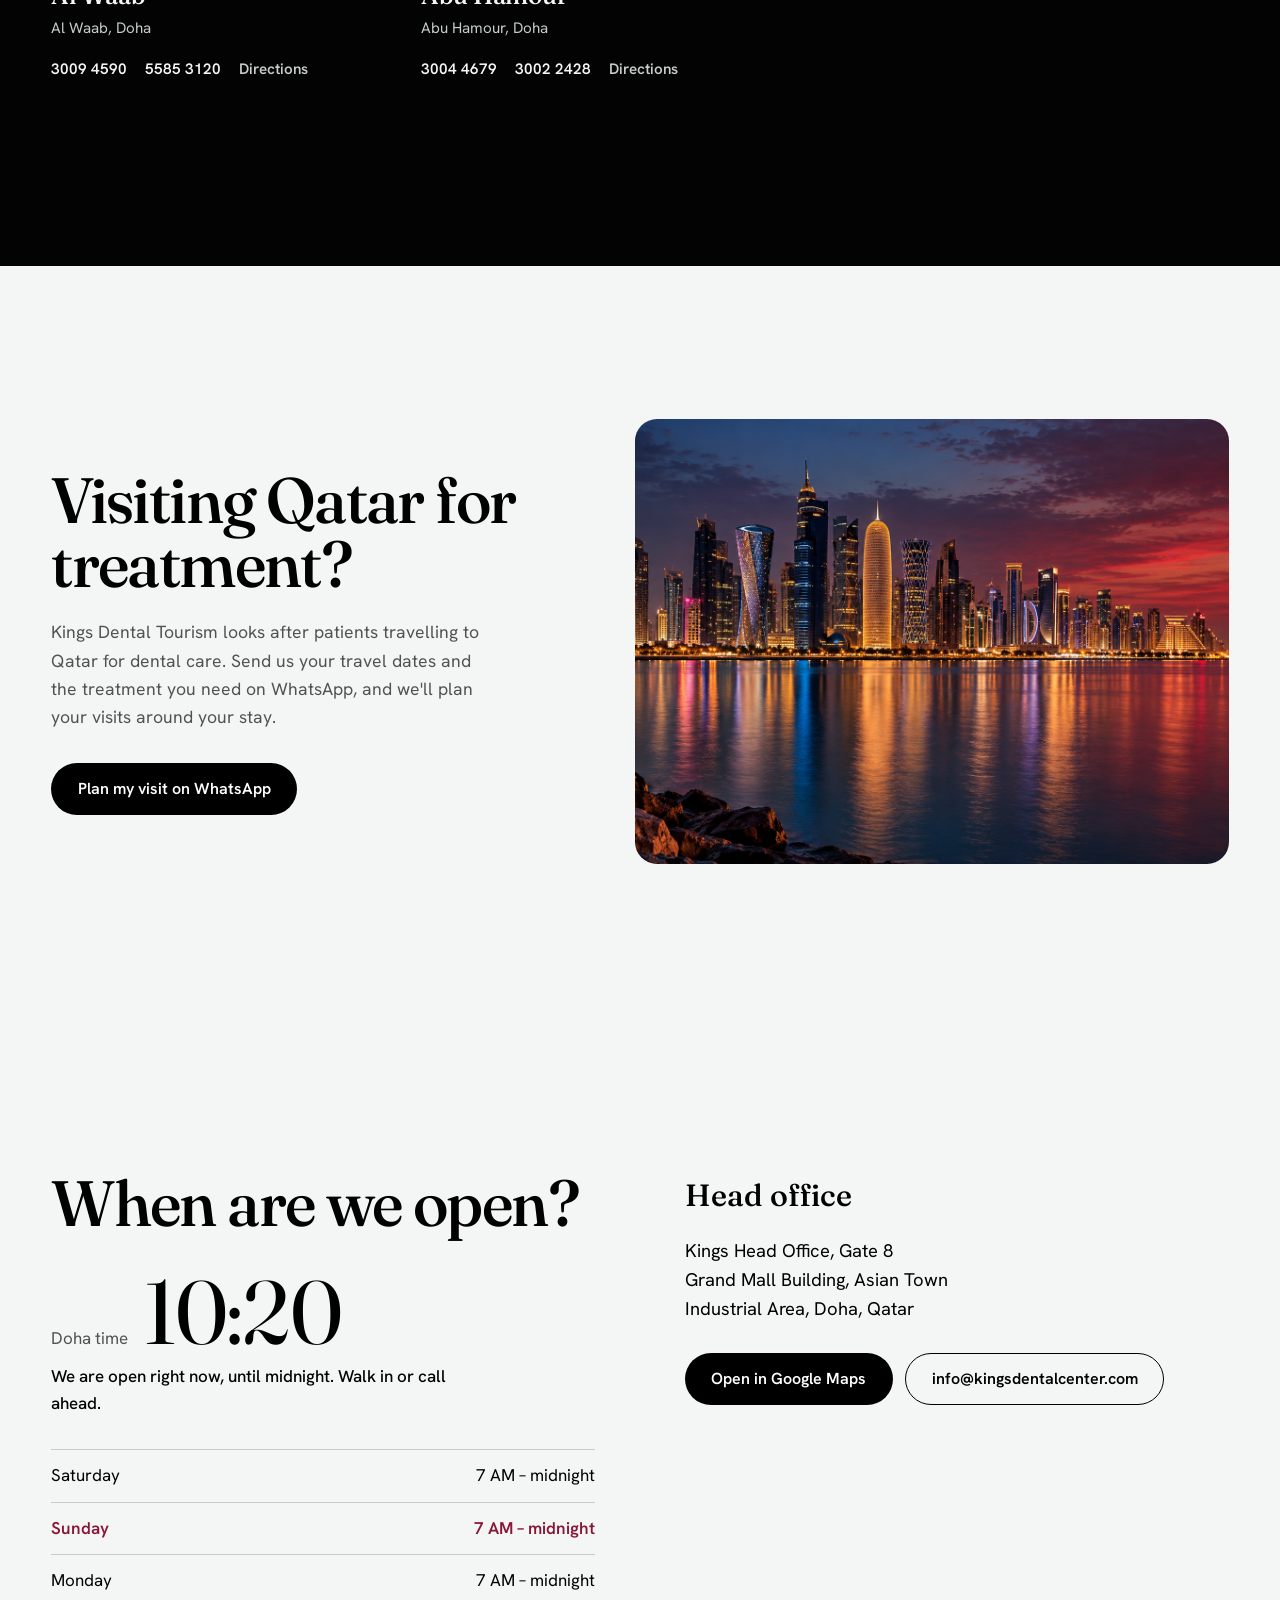
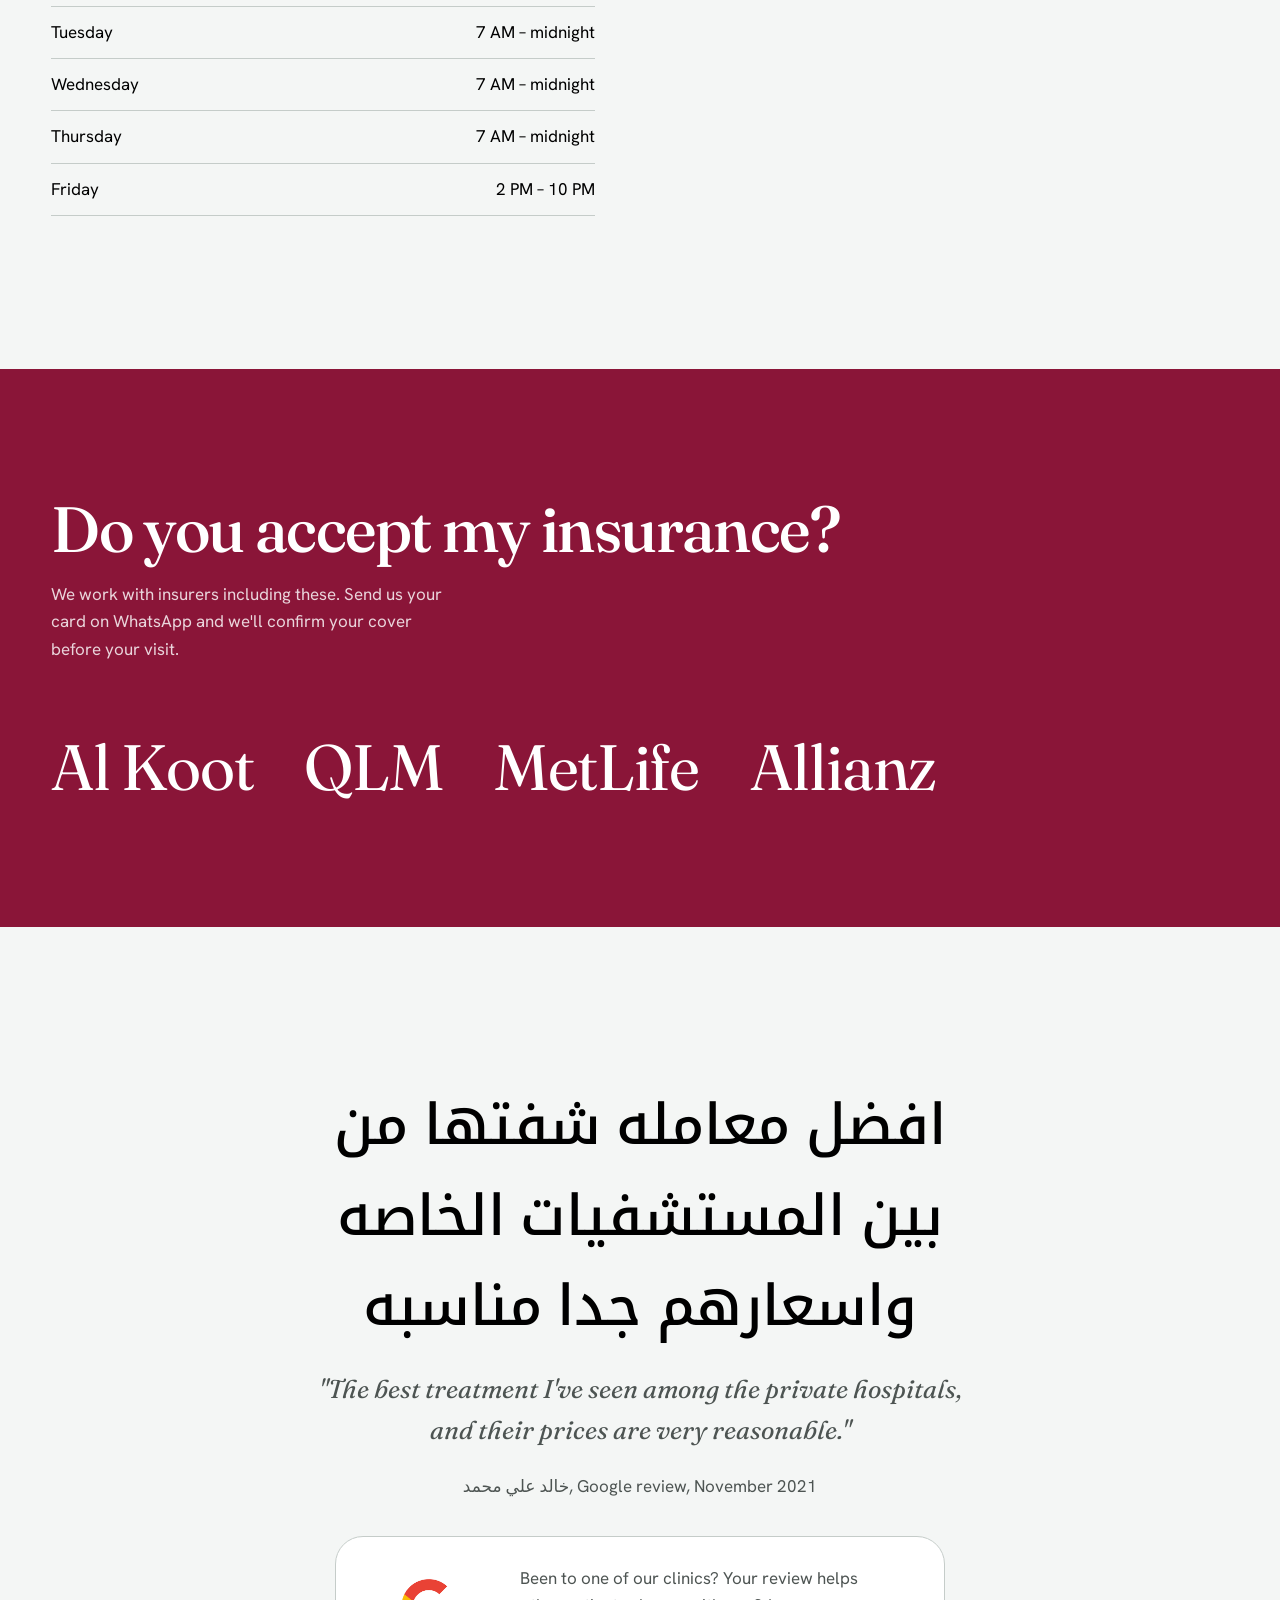
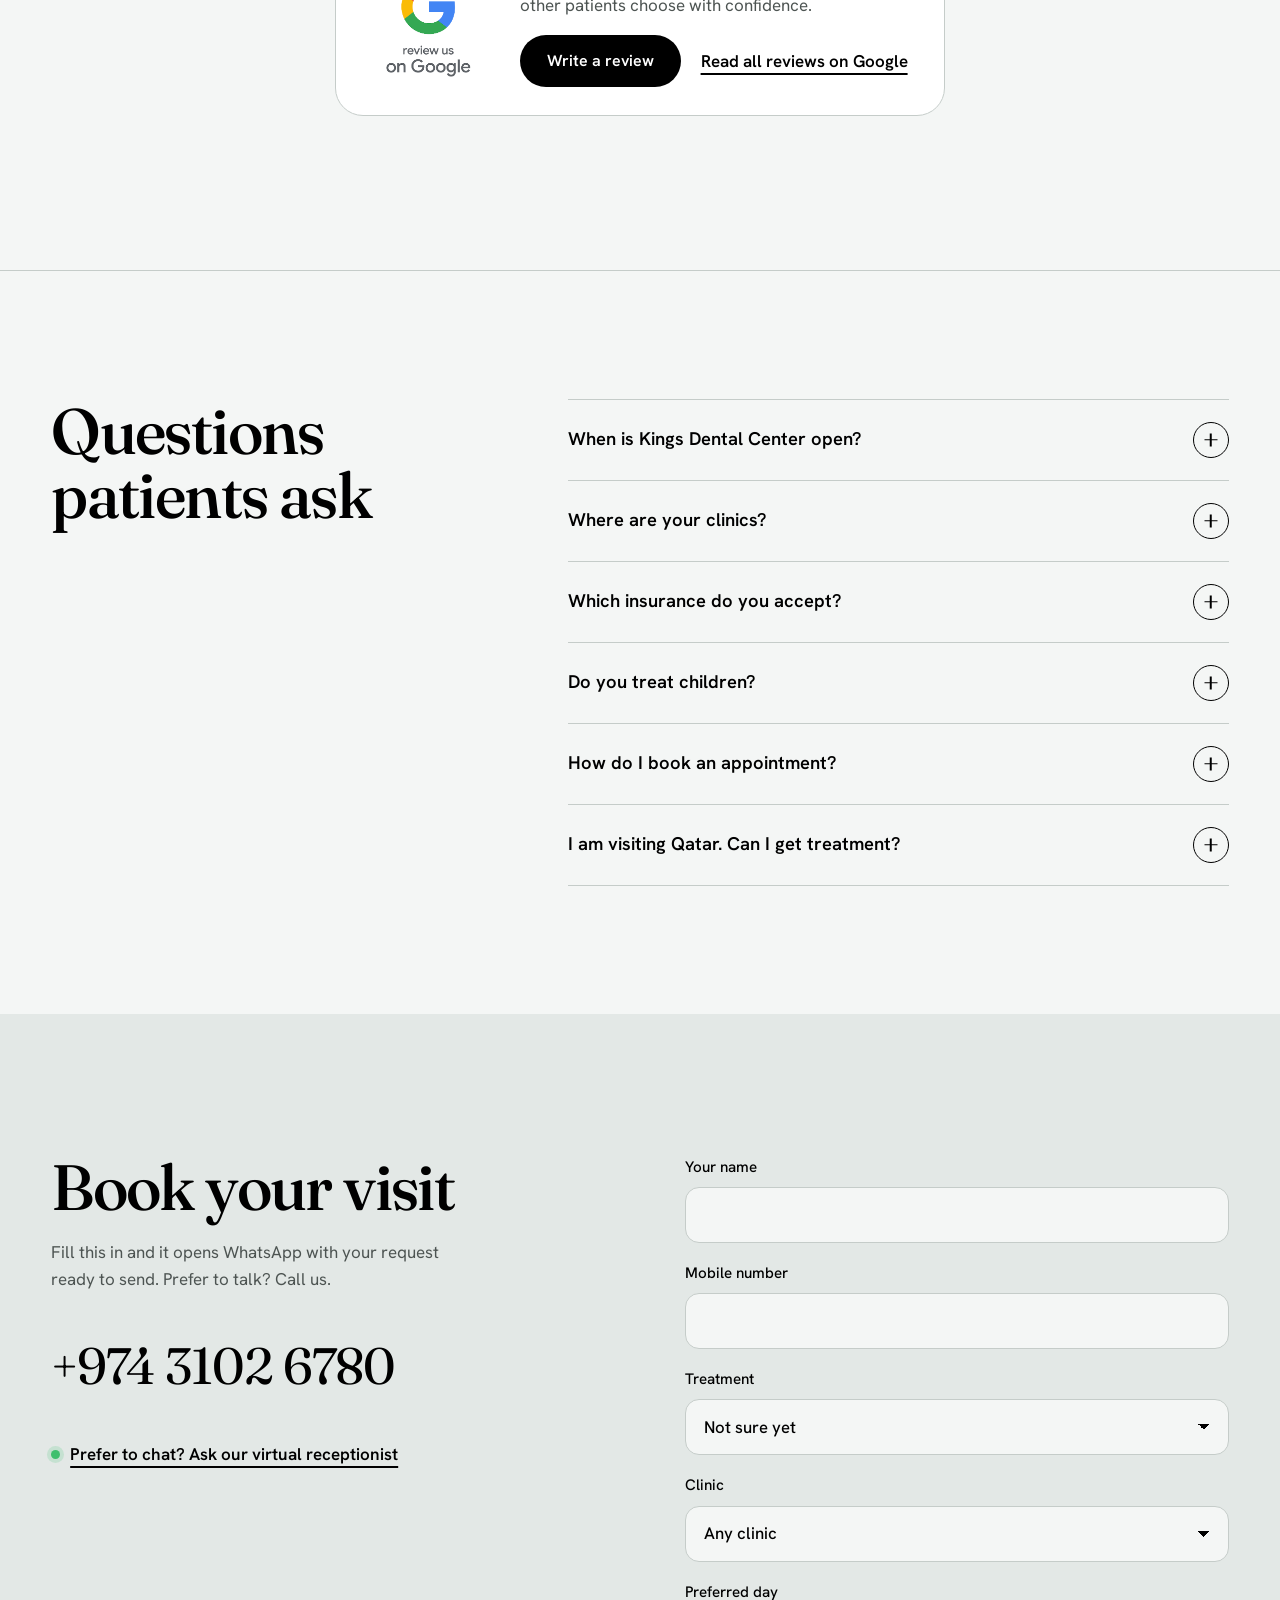
==== commit ecee1d7f: "Phones: move chat into the bottom bar (Call | Chat | WhatsApp) Removes the floating chat button on p" ====
--- a/site/index.html
+++ b/site/index.html
@@ -15,7 +15,7 @@
 <link rel="preload" href="fonts/fraunces-latin-opsz-normal.woff2" as="font" type="font/woff2" crossorigin>
 <link rel="preload" href="fonts/hanken-grotesk-latin-wght-normal.woff2" as="font" type="font/woff2" crossorigin>
 <link rel="stylesheet" href="css/fonts.css?v=f7cd680e">
-<link rel="stylesheet" href="css/style.css?v=8b777d8c">
+<link rel="stylesheet" href="css/style.css?v=17e0c8f1">
 <script type="application/ld+json">
 {
  "@context": "https://schema.org",
@@ -402,6 +402,10 @@
     <span class="status__dot"></span>
     <span class="dock__txt"><span class="dock__state" data-status-short>Call us</span><span class="dock__num" dir="ltr">+974 3102 6780</span></span>
   </a>
+  <button class="dock__chat" type="button" data-open-chat>
+    <svg class="dock__chat-crown" viewBox="100 228 815 492" aria-hidden="true"><path d="M 506.200 232.200 C 505.540 232.860, 505 233.992, 505 234.715 C 505 241.959, 488.695 282.016, 478.853 298.952 C 466.573 320.082, 448.019 341.889, 437.949 347.026 C 435.912 348.065, 433.997 349.567, 433.691 350.363 C 432.805 352.672, 407.015 364.705, 398.372 366.841 C 394.042 367.912, 385.325 369.053, 379 369.377 C 364.981 370.096, 361.927 370.883, 360.027 374.265 C 358.055 377.773, 358.189 377.844, 370.117 379.567 C 381.223 381.171, 400.668 387.928, 407.479 392.551 C 409.465 393.898, 411.319 395, 411.599 395 C 415.501 395, 437.967 415.408, 448.257 428.299 C 458.174 440.724, 471.249 462.316, 473.509 470 C 473.914 471.375, 474.738 473.115, 475.341 473.866 C 476.448 475.245, 477.511 477.783, 480.421 486 C 481.297 488.475, 482.461 491.281, 483.007 492.236 C 483.553 493.191, 484 494.852, 484 495.927 C 484 497.002, 484.398 498.128, 484.885 498.429 C 485.371 498.729, 486.019 500.219, 486.323 501.738 C 486.627 503.257, 488.254 508.534, 489.938 513.464 C 491.622 518.393, 493 523.591, 493 525.014 C 493 526.436, 493.411 528.028, 493.914 528.550 C 495.699 530.406, 503.995 577.679, 505.575 595 C 506.477 604.886, 507.127 606, 512 606 C 516.925 606, 517.551 604.882, 518.440 594.500 C 519.969 576.650, 527.400 532.595, 530.417 523.500 C 531.147 521.300, 532.449 517.025, 533.312 514 C 537.986 497.604, 538.195 496.985, 543.995 482.500 C 548.230 471.924, 559.629 449.082, 561.960 446.500 C 562.953 445.400, 564.457 443.150, 565.302 441.500 C 566.146 439.850, 568.786 436.170, 571.169 433.323 C 573.551 430.475, 576.850 426.260, 578.500 423.956 C 591.583 405.685, 625.468 383.710, 646.344 379.957 C 655.280 378.351, 657.196 377.398, 656.818 374.750 C 656.329 371.321, 652.386 370.099, 638.378 369.038 C 612.928 367.110, 590.293 357.120, 570.422 339.047 C 549.505 320.023, 530.220 285.499, 518.447 246 C 516.398 239.125, 514.279 232.938, 513.738 232.250 C 512.487 230.659, 507.772 230.628, 506.200 232.200 M 894.081 257.588 C 885.257 259.961, 882.670 262.114, 879.489 269.735 C 856.253 325.396, 799.085 359.780, 725.382 362.423 C 714.281 362.822, 713.047 363.336, 713.015 367.576 C 712.996 370.192, 715.881 372.780, 723.500 376.978 C 755.191 394.443, 770.645 425.582, 772.643 476 C 773.854 506.554, 769.126 537.247, 758.048 570.736 C 753.636 584.073, 752.959 591.005, 755.539 596.440 C 757.084 599.698, 763.629 606.738, 764.362 605.932 C 764.578 605.694, 767.018 600.100, 769.786 593.500 C 777.086 576.089, 793.326 537.448, 813.285 490 C 822.886 467.175, 847.265 409.125, 867.460 361 C 887.655 312.875, 905.263 271.083, 906.589 268.129 C 911.613 256.936, 907.959 253.857, 894.081 257.588 M 108.338 269.999 C 106.236 270.846, 106.464 271.555, 116.634 295.685 C 122.386 309.333, 128.659 324.676, 130.574 329.780 C 132.489 334.884, 135.009 341.184, 136.174 343.780 C 137.339 346.376, 138.718 349.625, 139.239 351 C 139.759 352.375, 140.818 354.774, 141.593 356.331 C 142.367 357.888, 143 359.639, 143 360.222 C 143 361.229, 144.250 364.111, 149.633 375.514 C 150.935 378.272, 152 381.283, 152 382.205 C 152 383.127, 152.415 384.138, 152.921 384.451 C 153.428 384.764, 154.601 387.154, 155.527 389.760 C 157.552 395.459, 158.930 398.904, 160.117 401.236 C 160.603 402.191, 161 403.476, 161 404.091 C 161 404.706, 162.171 407.525, 163.602 410.355 C 165.033 413.185, 167.516 419.100, 169.121 423.500 C 170.725 427.900, 172.456 432.400, 172.966 433.500 C 176.299 440.682, 180.001 449.348, 181.939 454.500 C 183.180 457.800, 184.559 461.400, 185.004 462.500 C 185.450 463.600, 186.482 466.300, 187.300 468.500 C 188.117 470.700, 190.342 475.875, 192.244 480 C 194.147 484.125, 196.730 490.200, 197.985 493.500 C 199.241 496.800, 200.718 500.625, 201.268 502 C 201.818 503.375, 202.607 505.400, 203.022 506.500 C 203.732 508.381, 207.865 518.469, 210.192 524 C 210.770 525.375, 211.856 527.681, 212.604 529.124 C 213.352 530.567, 221.883 551.705, 231.561 576.097 C 241.240 600.490, 249.392 620.825, 249.677 621.286 C 249.962 621.747, 251.167 620.859, 252.355 619.312 C 253.543 617.765, 256.424 614.640, 258.757 612.368 C 263.853 607.405, 264.047 605.412, 260.460 594.925 C 256.431 583.144, 252.382 567.203, 247.398 543.500 C 242.827 521.760, 242.767 521.223, 242.277 498 C 241.938 481.955, 242.154 472.755, 242.959 469 C 243.607 465.975, 244.525 461.250, 244.999 458.500 C 246.214 451.449, 248.591 441.913, 249.983 438.500 C 252.952 431.222, 257.924 421.218, 259.212 419.931 C 260.053 419.090, 261.440 417.051, 262.294 415.399 C 266.447 407.368, 284.023 392.712, 296.500 386.876 C 299.179 385.623, 299.500 384.993, 299.500 380.987 L 299.500 376.500 289.093 375.757 C 245.886 372.670, 219.899 365.049, 189.403 346.521 C 167.021 332.923, 142.049 304.107, 135.629 284.468 C 133.608 278.287, 128.748 272.211, 124.357 270.376 C 120.714 268.854, 111.703 268.642, 108.338 269.999 M 508.548 668.742 C 380.974 668.886, 276.226 669.374, 275.773 669.827 C 274.944 670.656, 276.914 675.605, 284.094 690.729 C 286.242 695.256, 288 699.256, 288 699.618 C 288 701.581, 296.211 717.001, 297.260 717.007 C 297.942 717.011, 394.986 717.014, 512.914 717.014 C 706.647 717.014, 727.495 716.862, 729.068 715.439 C 730.025 714.572, 732.038 709.957, 733.541 705.182 C 735.044 700.407, 736.845 694.700, 737.542 692.500 C 738.820 688.470, 740.448 684.249, 742.197 680.430 C 743.856 676.808, 743.720 668.577, 742 668.525 C 741.175 668.500, 636.122 668.598, 508.548 668.742" fill-rule="evenodd"/></svg>
+    <span data-i18n="dockChat">Chat</span>
+  </button>
   <a class="dock__wa" href="http://wa.me/97431026780" target="_blank" rel="noopener" data-i18n="dockWa">WhatsApp</a>
 </nav>
 
@@ -409,7 +413,7 @@
 <script src="js/vendor/ScrollTrigger.min.js?v=5445d0e9"></script>
 <script src="js/vendor/SplitText.min.js?v=8b363297"></script>
 <script src="js/vendor/lenis.min.js?v=5a44a112"></script>
-<script src="js/content.js?v=4eb1663b"></script>
+<script src="js/content.js?v=1d254416"></script>
 <script src="js/treatments.js?v=95e75cef"></script>
 <script src="js/main.js?v=e43b8279"></script>
 <script src="js/receptionist.js?v=972dbd25"></script>
--- a/site/css/style.css
+++ b/site/css/style.css
@@ -767,3 +767,34 @@
   .rx__msg { max-width: 88%; }
 }
 @media (prefers-reduced-motion: reduce) { .rx__msg, .rx__chips { animation: none; } .rx__panel { transition: none; } }
+
+/* phones: chat lives inside the bottom bar, no floating button */
+@media (max-width: 860px) {
+  .rx__launch { display: none; }
+  .dock { gap: 6px; }
+  .dock__call { padding: 0 16px; gap: 10px; min-width: 0; }
+  .dock__txt { min-width: 0; }
+  .dock__state { white-space: nowrap; overflow: hidden; text-overflow: ellipsis; }
+  .dock__chat { display: flex; flex-direction: column; align-items: center; justify-content: center; gap: 2px; flex: none; width: 64px; min-height: 56px; border: 0; border-radius: 999px; background: var(--maroon); color: var(--white); font: inherit; font-size: .72rem; font-weight: 600; cursor: pointer; position: relative; }
+  .dock__chat-crown { width: 22px; fill: var(--white); }
+  .dock__chat::after { content: ""; position: absolute; top: 9px; right: 15px; width: 8px; height: 8px; border-radius: 50%; background: #3FBF6E; border: 2px solid var(--maroon); }
+  .dock__wa { padding: 0 16px; flex: none; }
+}
+@media (max-width: 360px) {
+  .dock__call .status__dot { display: none; }
+  .dock__wa { padding: 0 12px; }
+}
+@media (min-width: 861px) { .dock__chat { display: none; } }
+@media (max-width: 860px) {
+  .dock__num { white-space: nowrap; font-size: .95rem; letter-spacing: -.01em; }
+  .dock__state { font-size: .7rem; }
+  .dock__call { padding: 0 14px; gap: 9px; }
+  .dock__chat { width: 58px; }
+  .dock__wa { padding: 0 14px; font-size: .92rem; }
+}
+@media (max-width: 374px) {
+  .dock__call .status__dot { display: none; }
+  .dock__num { font-size: .88rem; }
+  .dock__wa { padding: 0 11px; font-size: .86rem; }
+  .dock__chat { width: 52px; }
+}
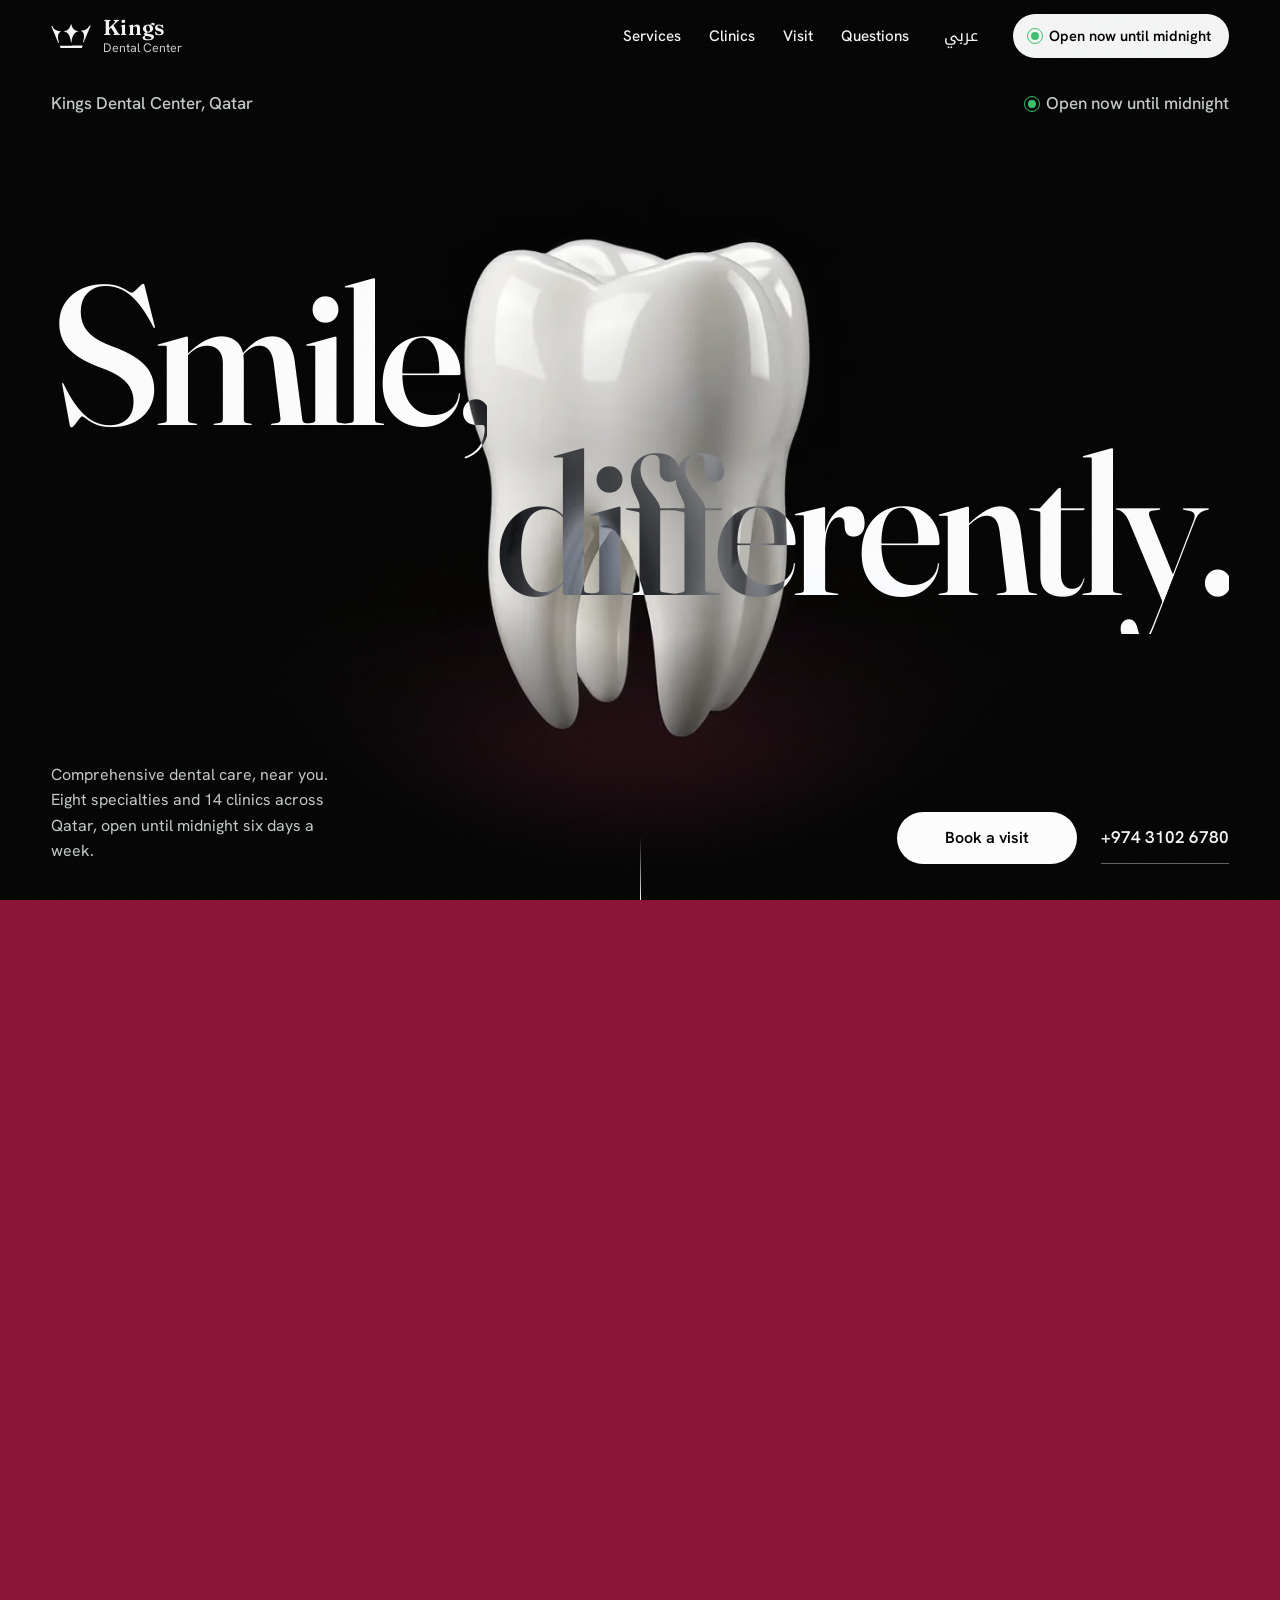
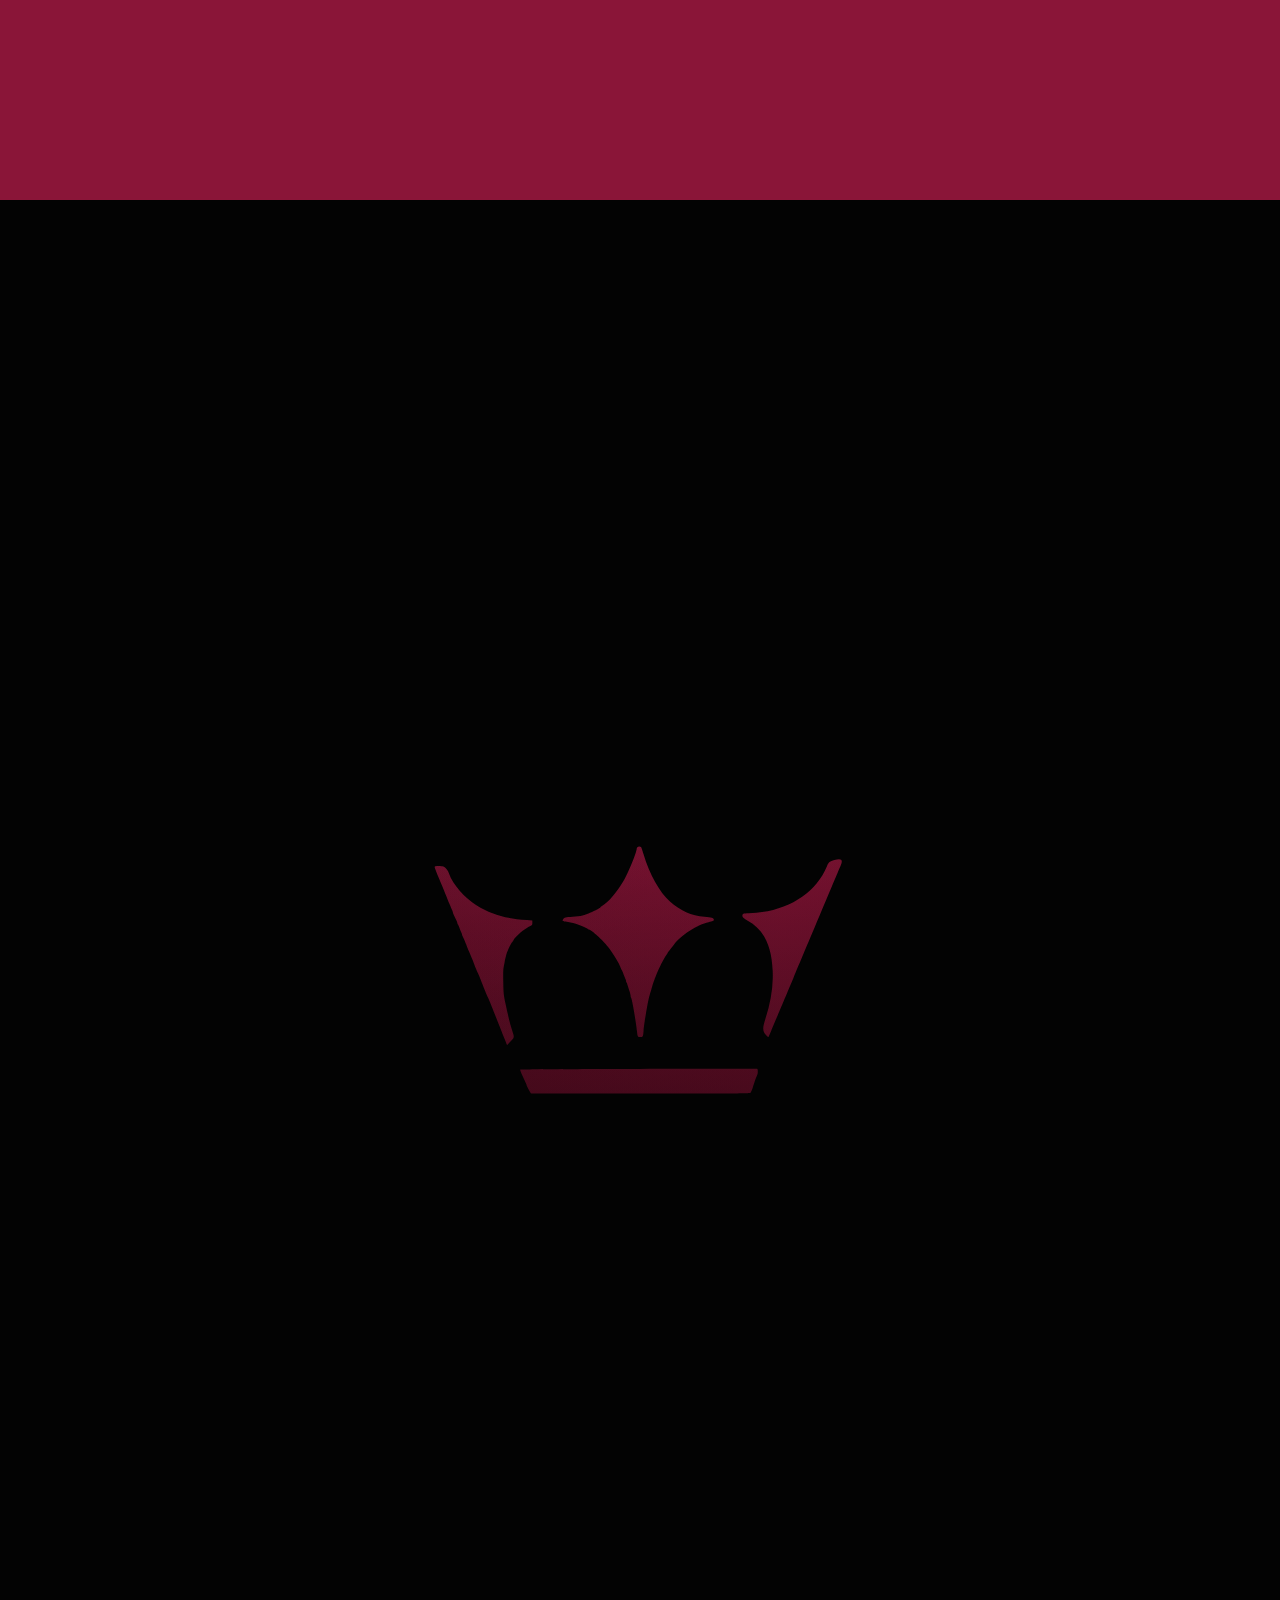
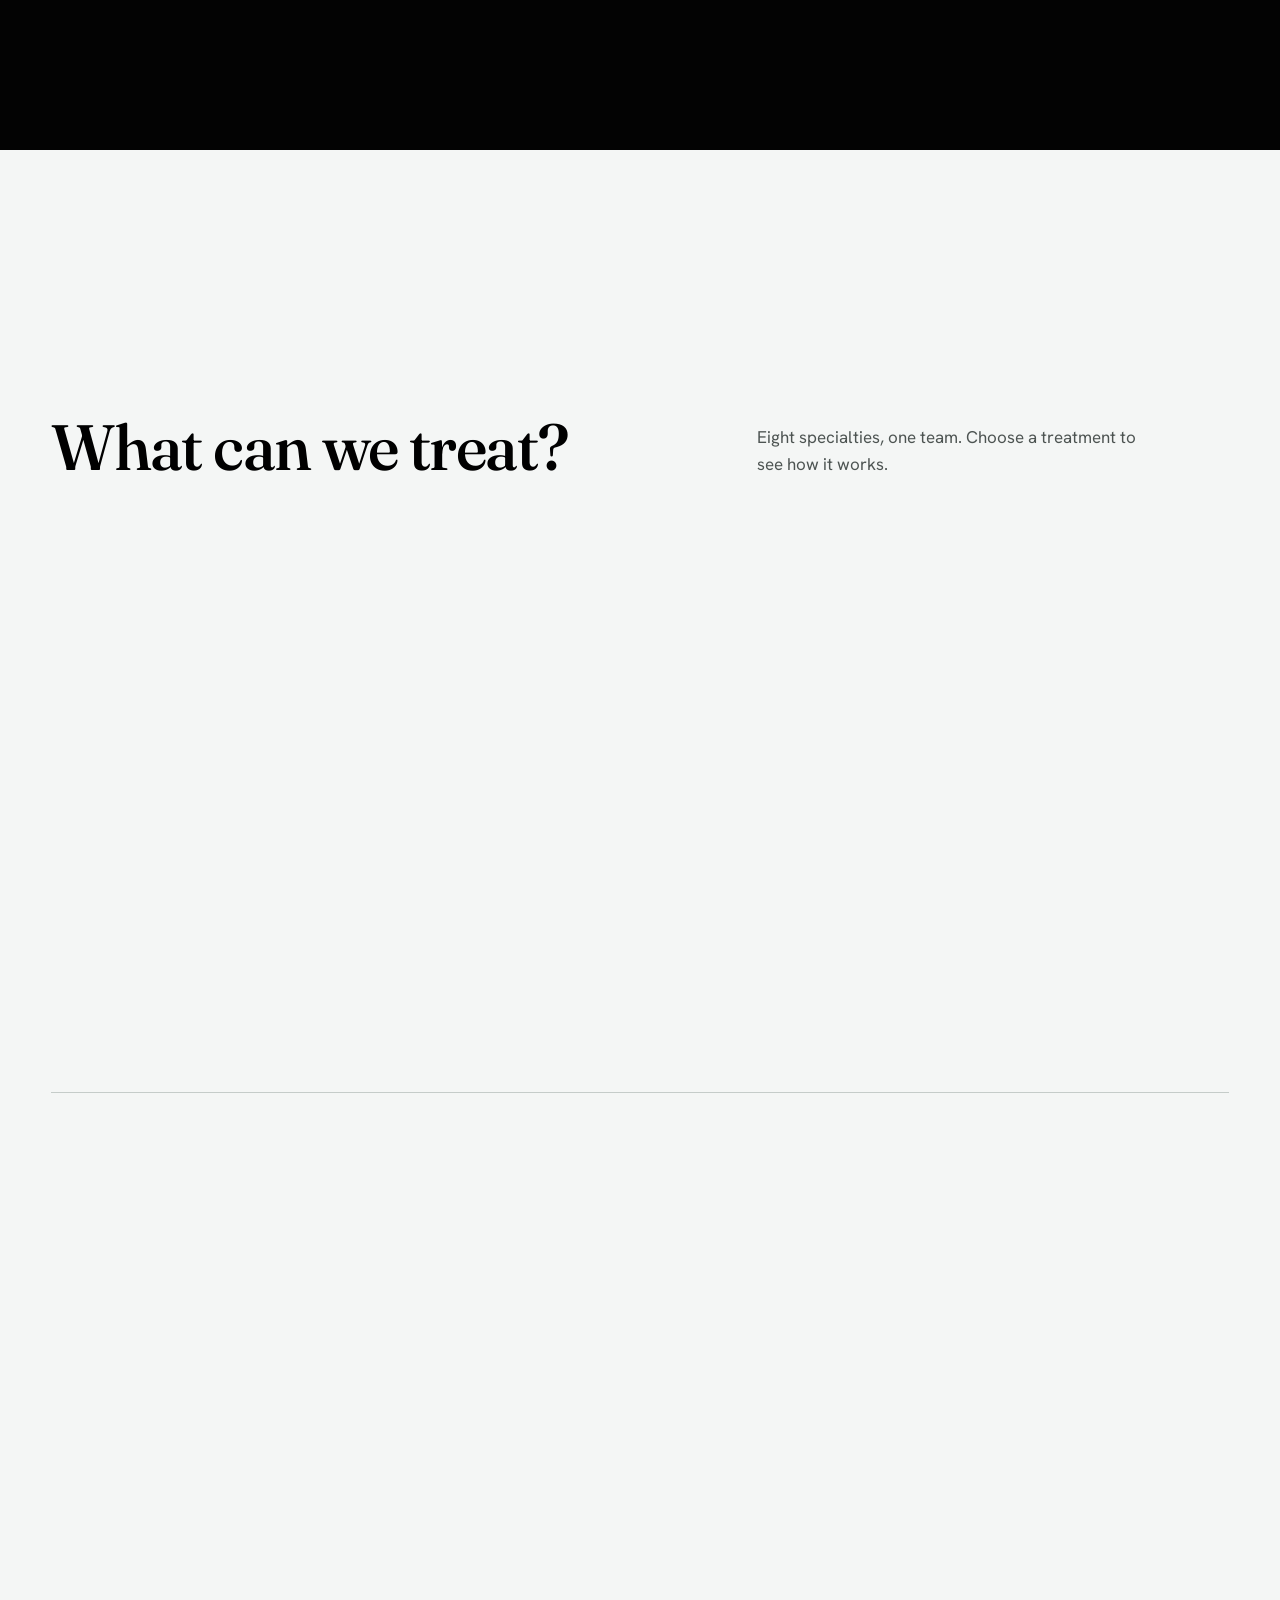
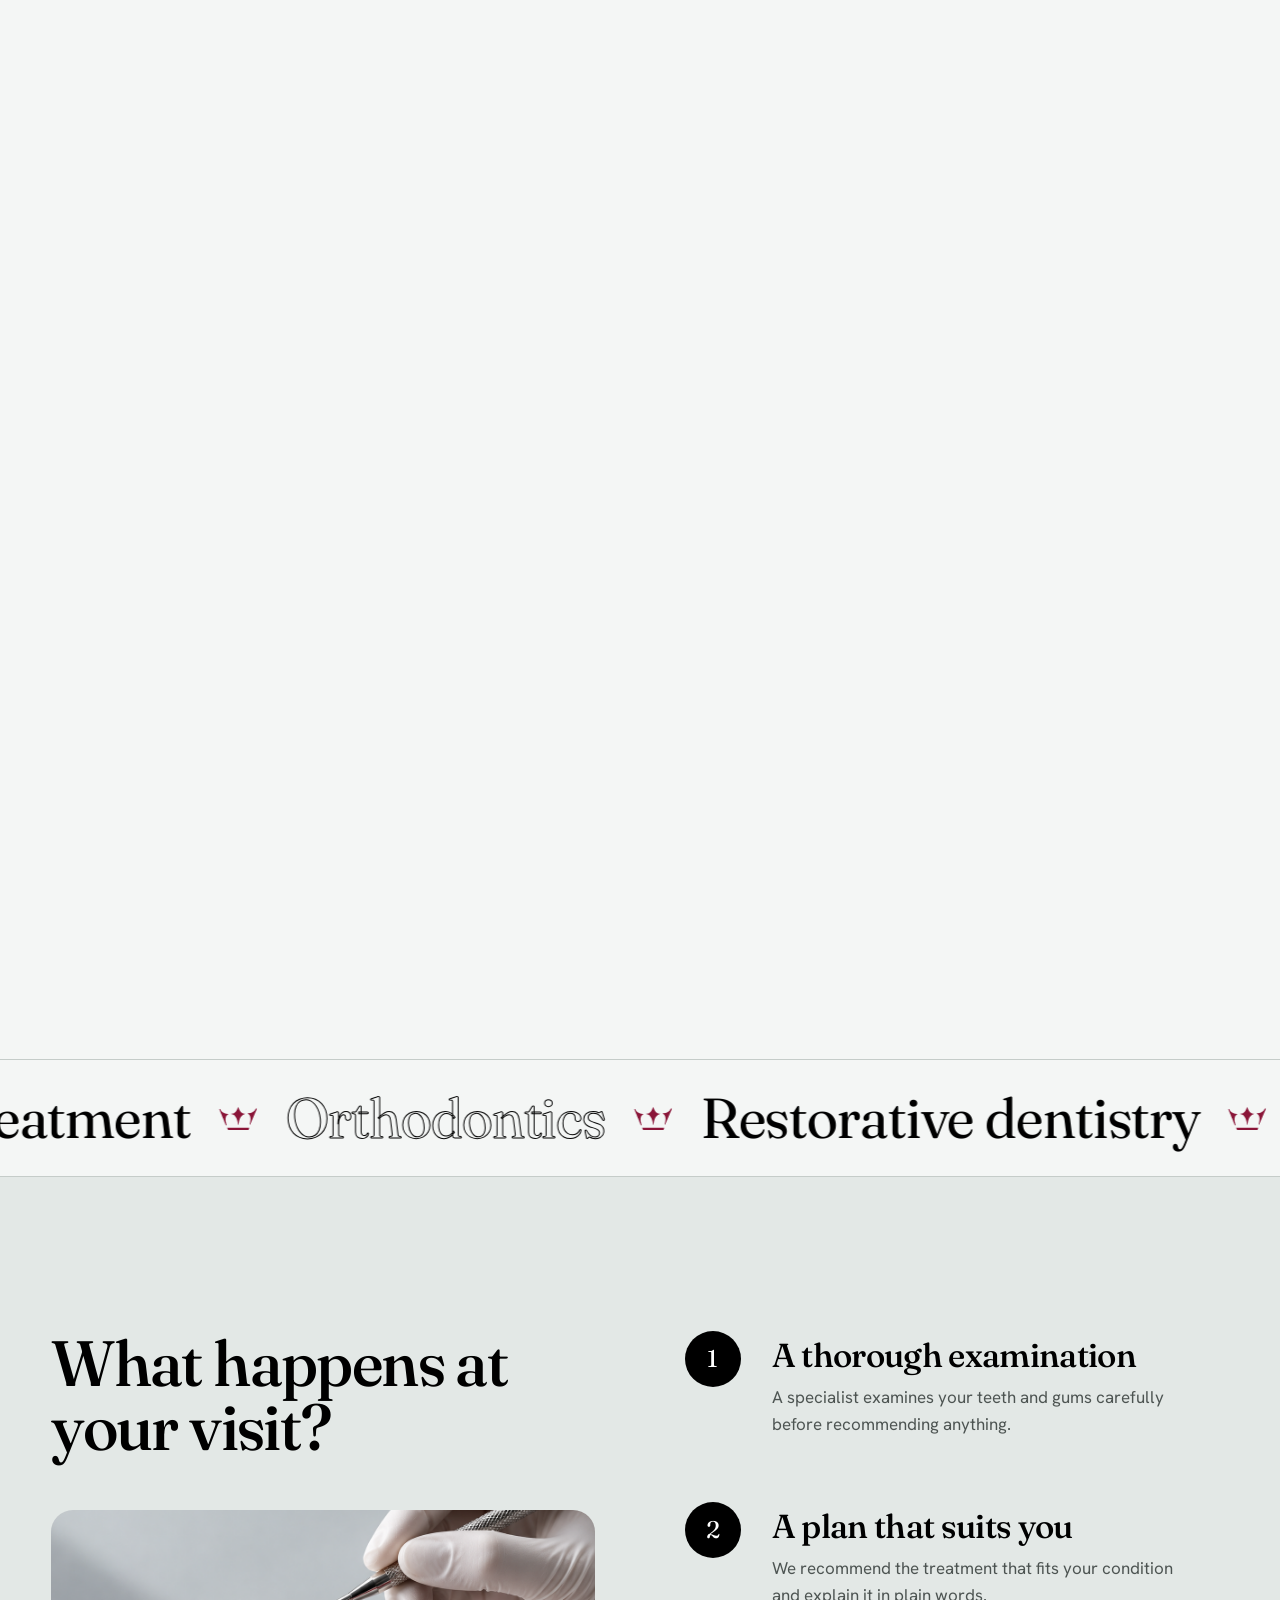
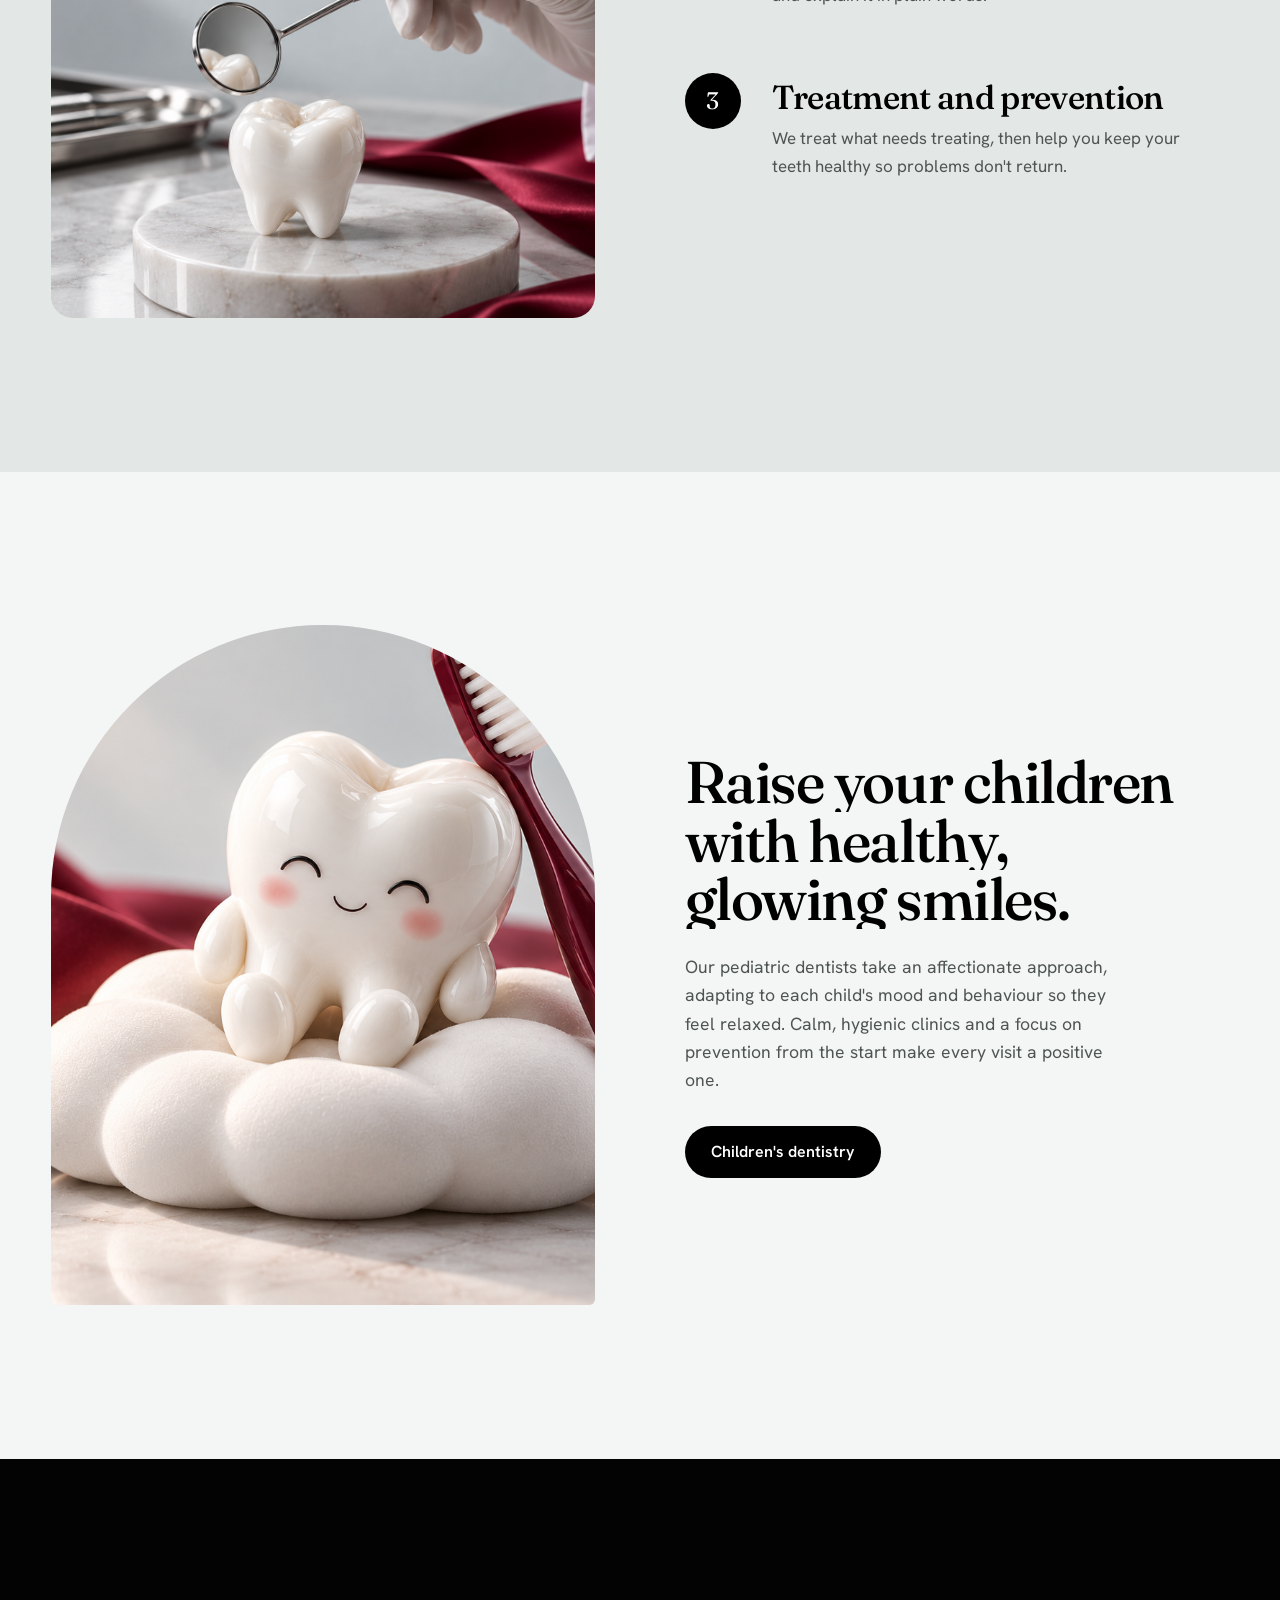
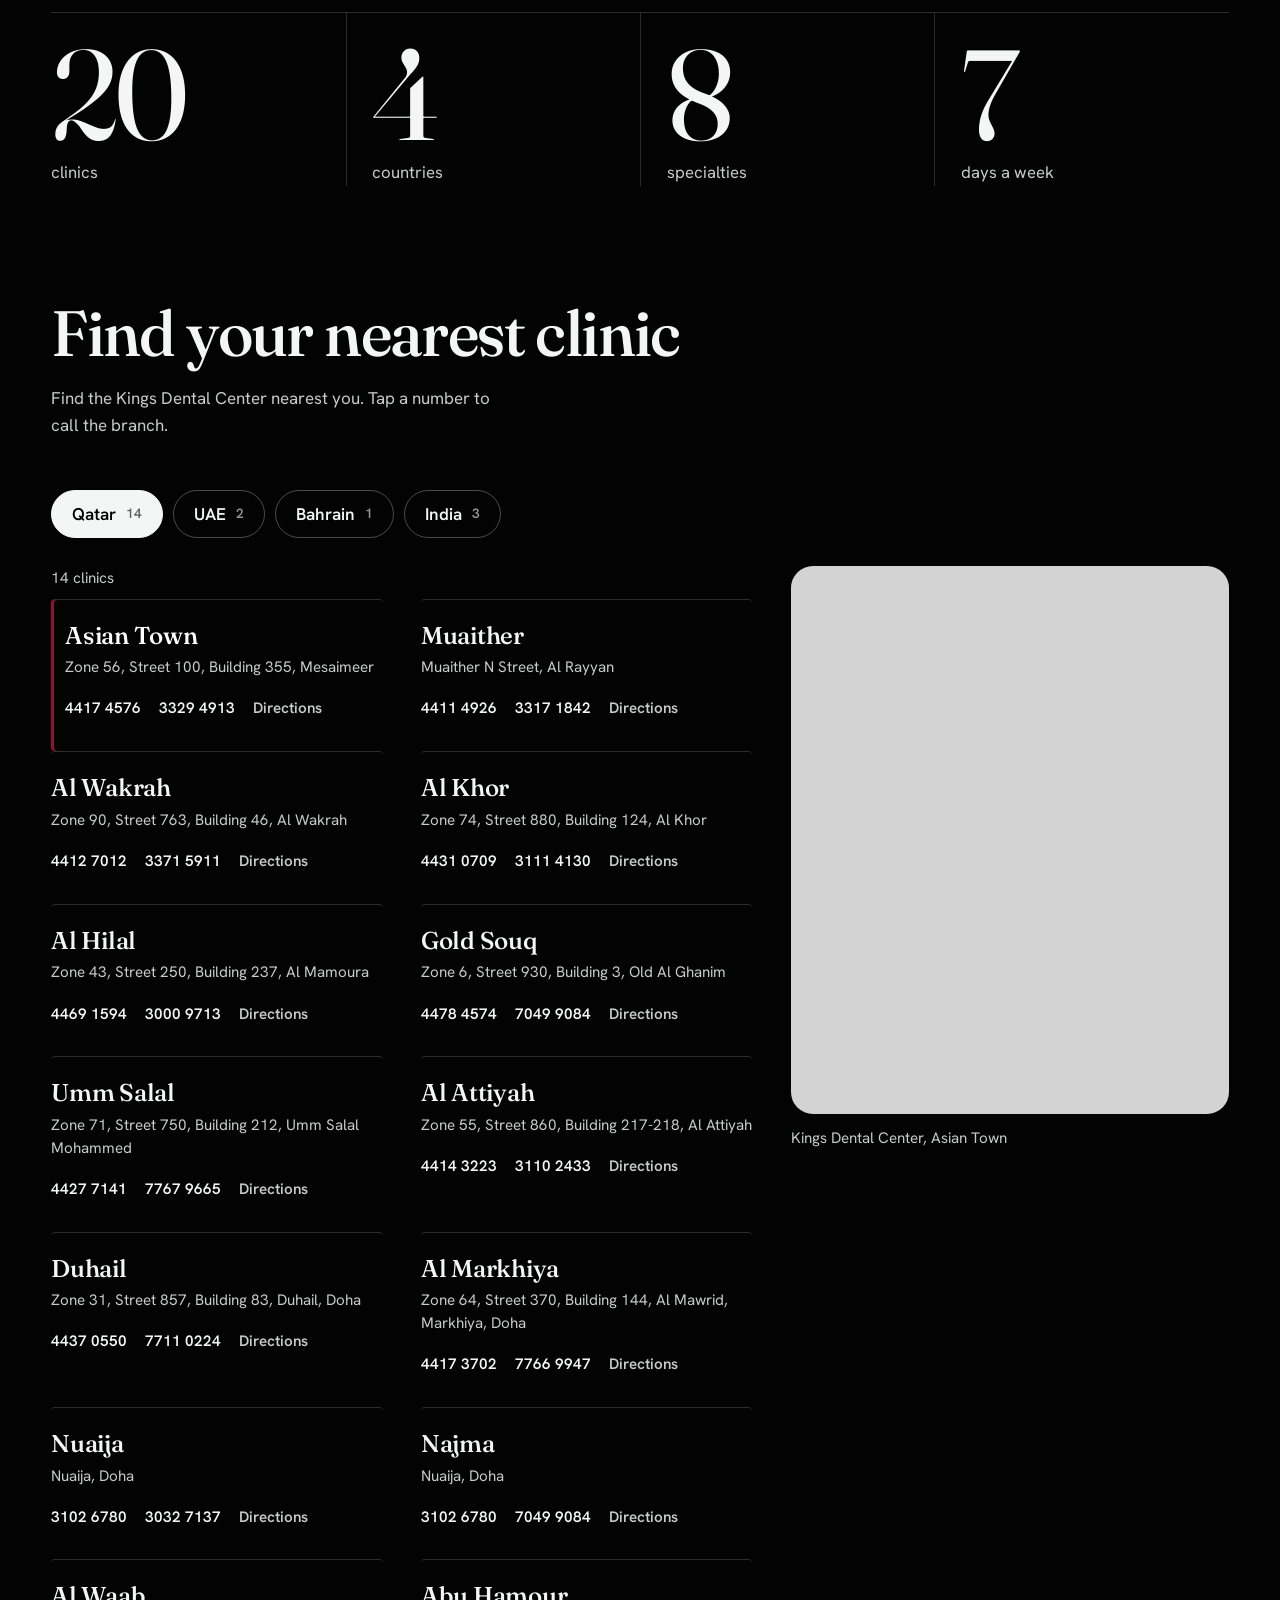
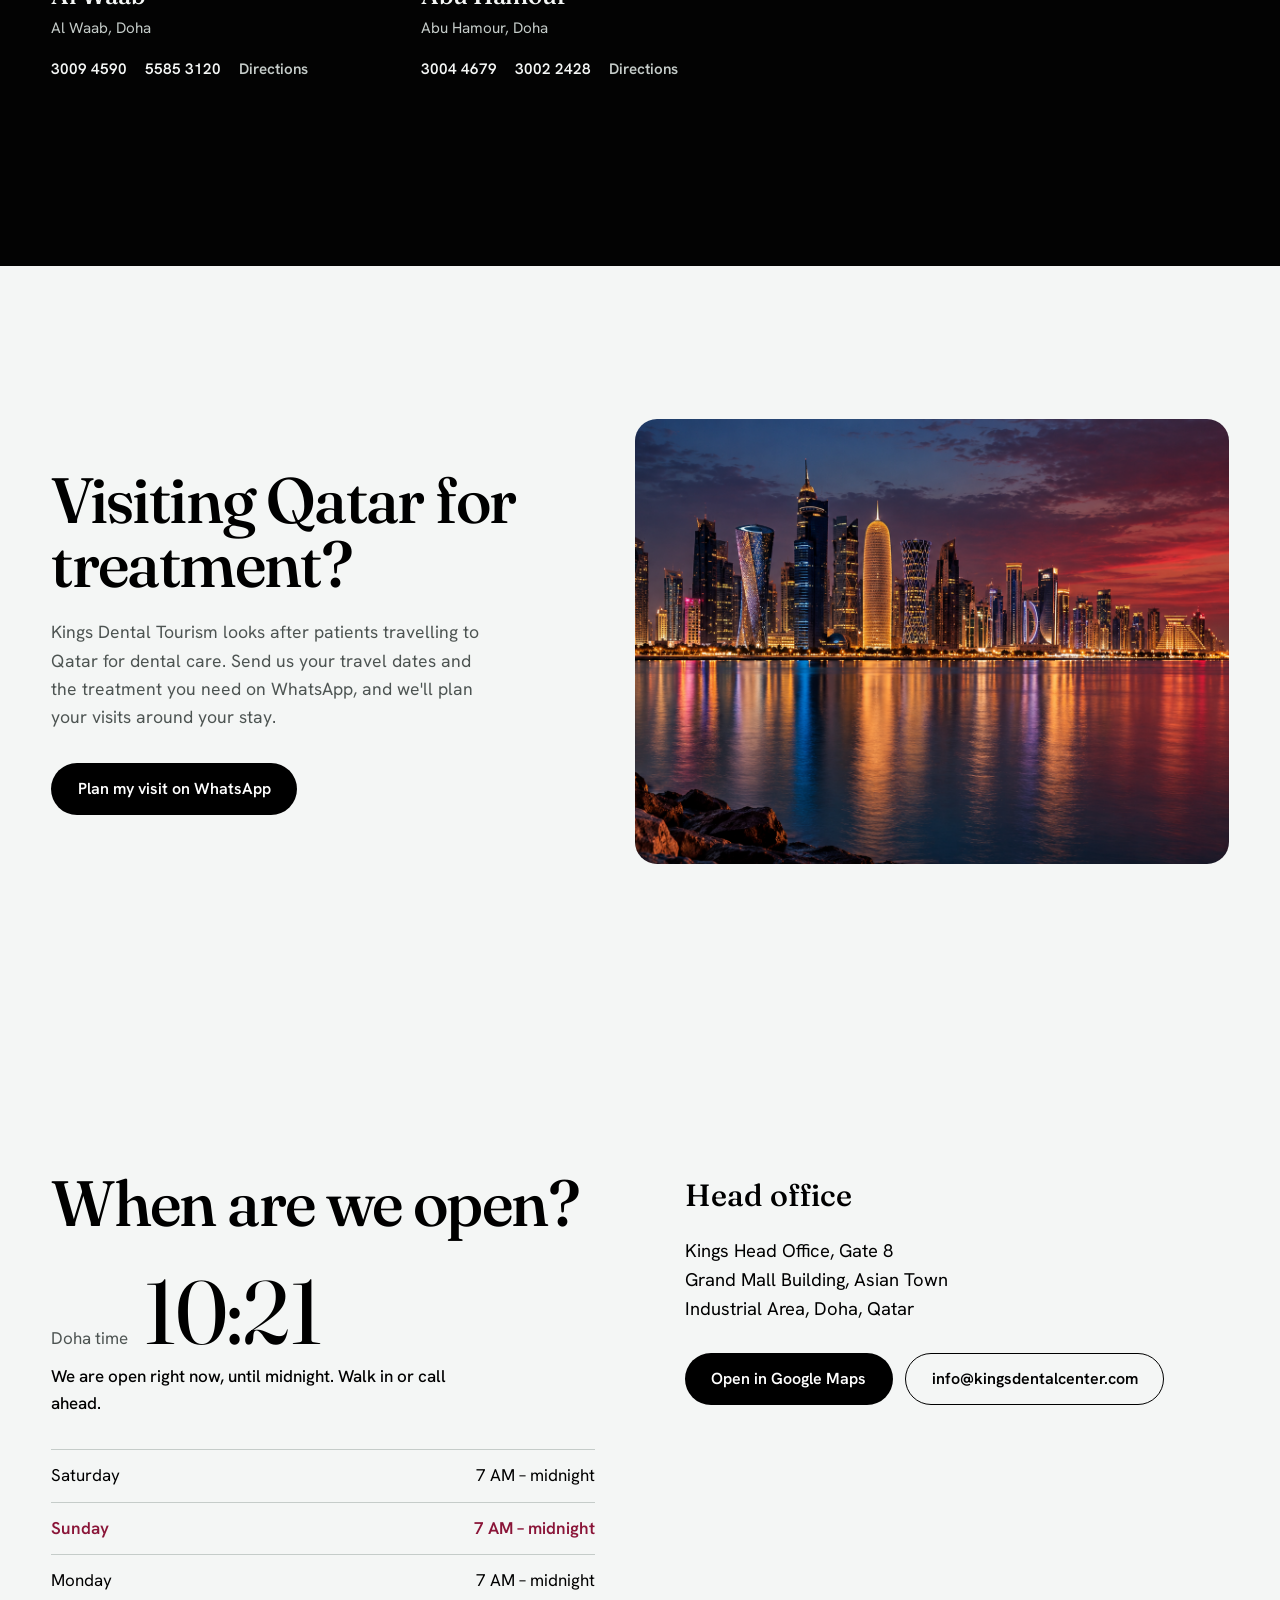
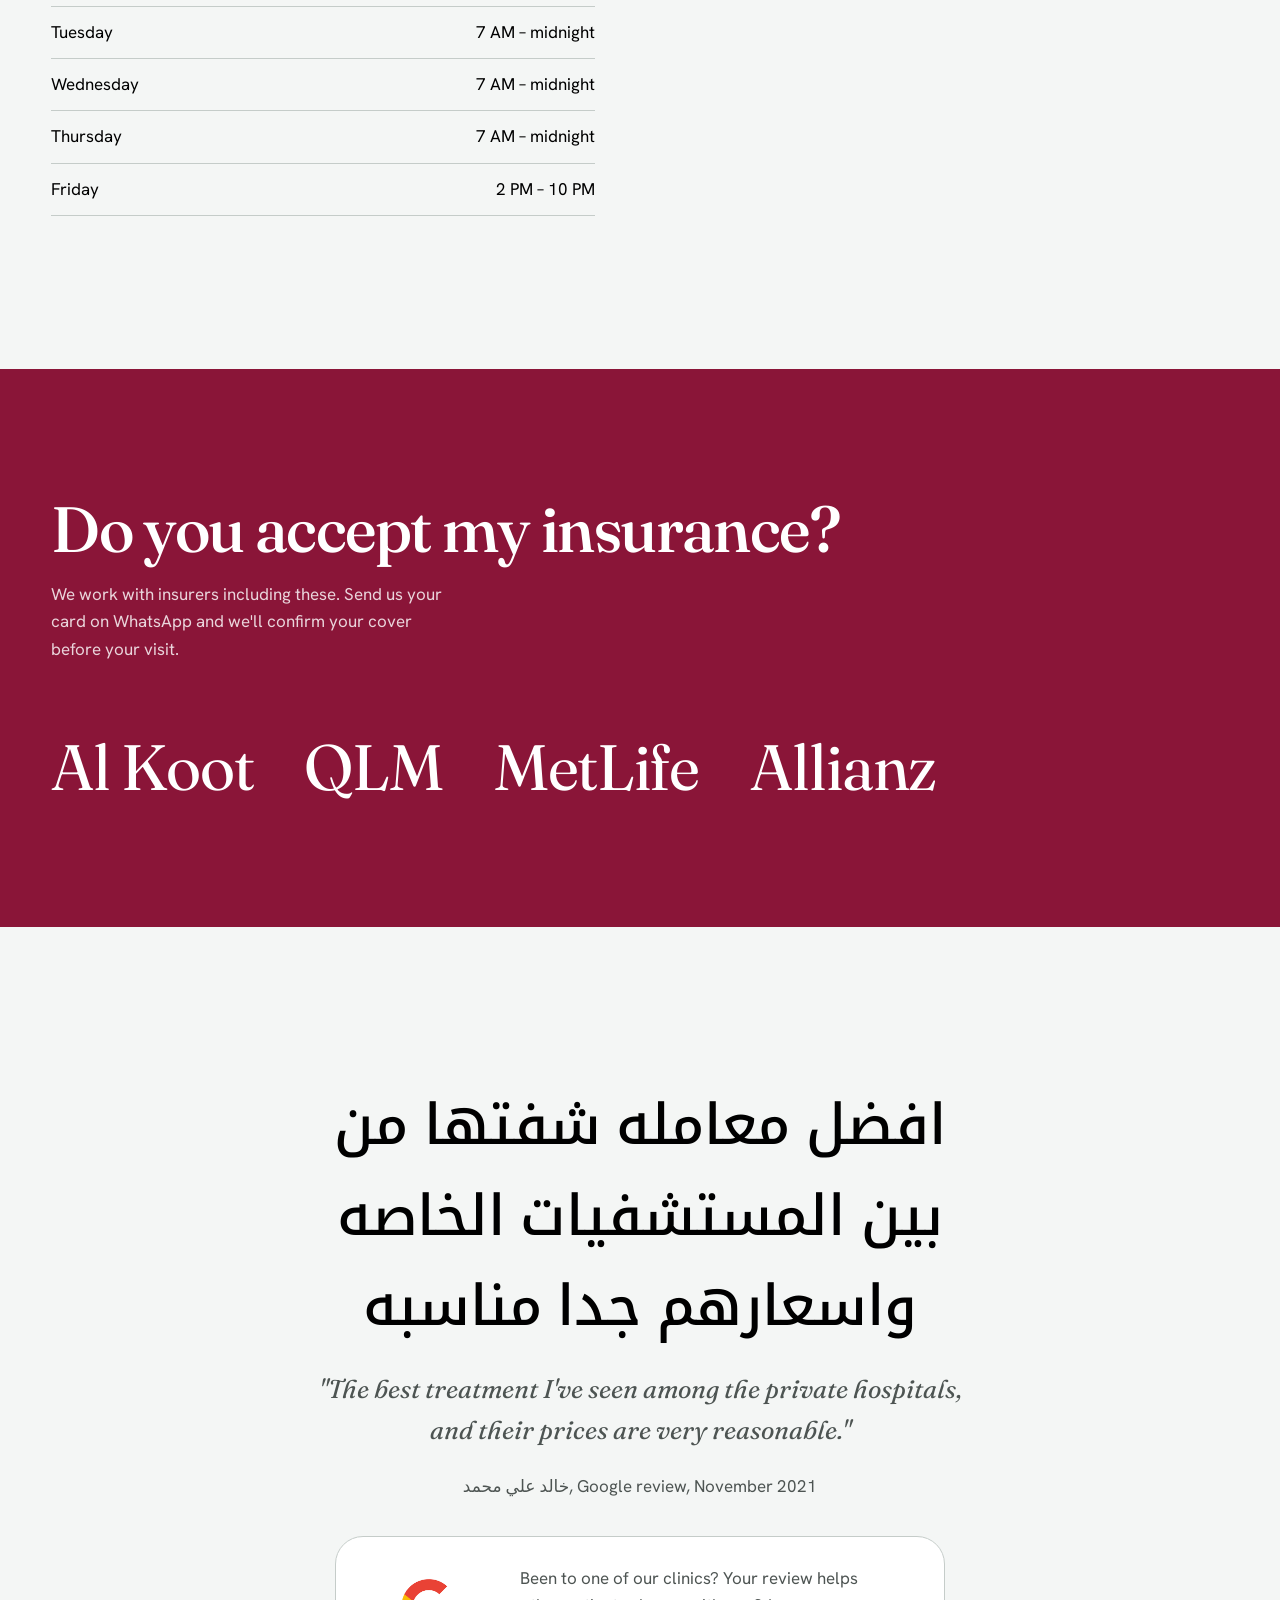
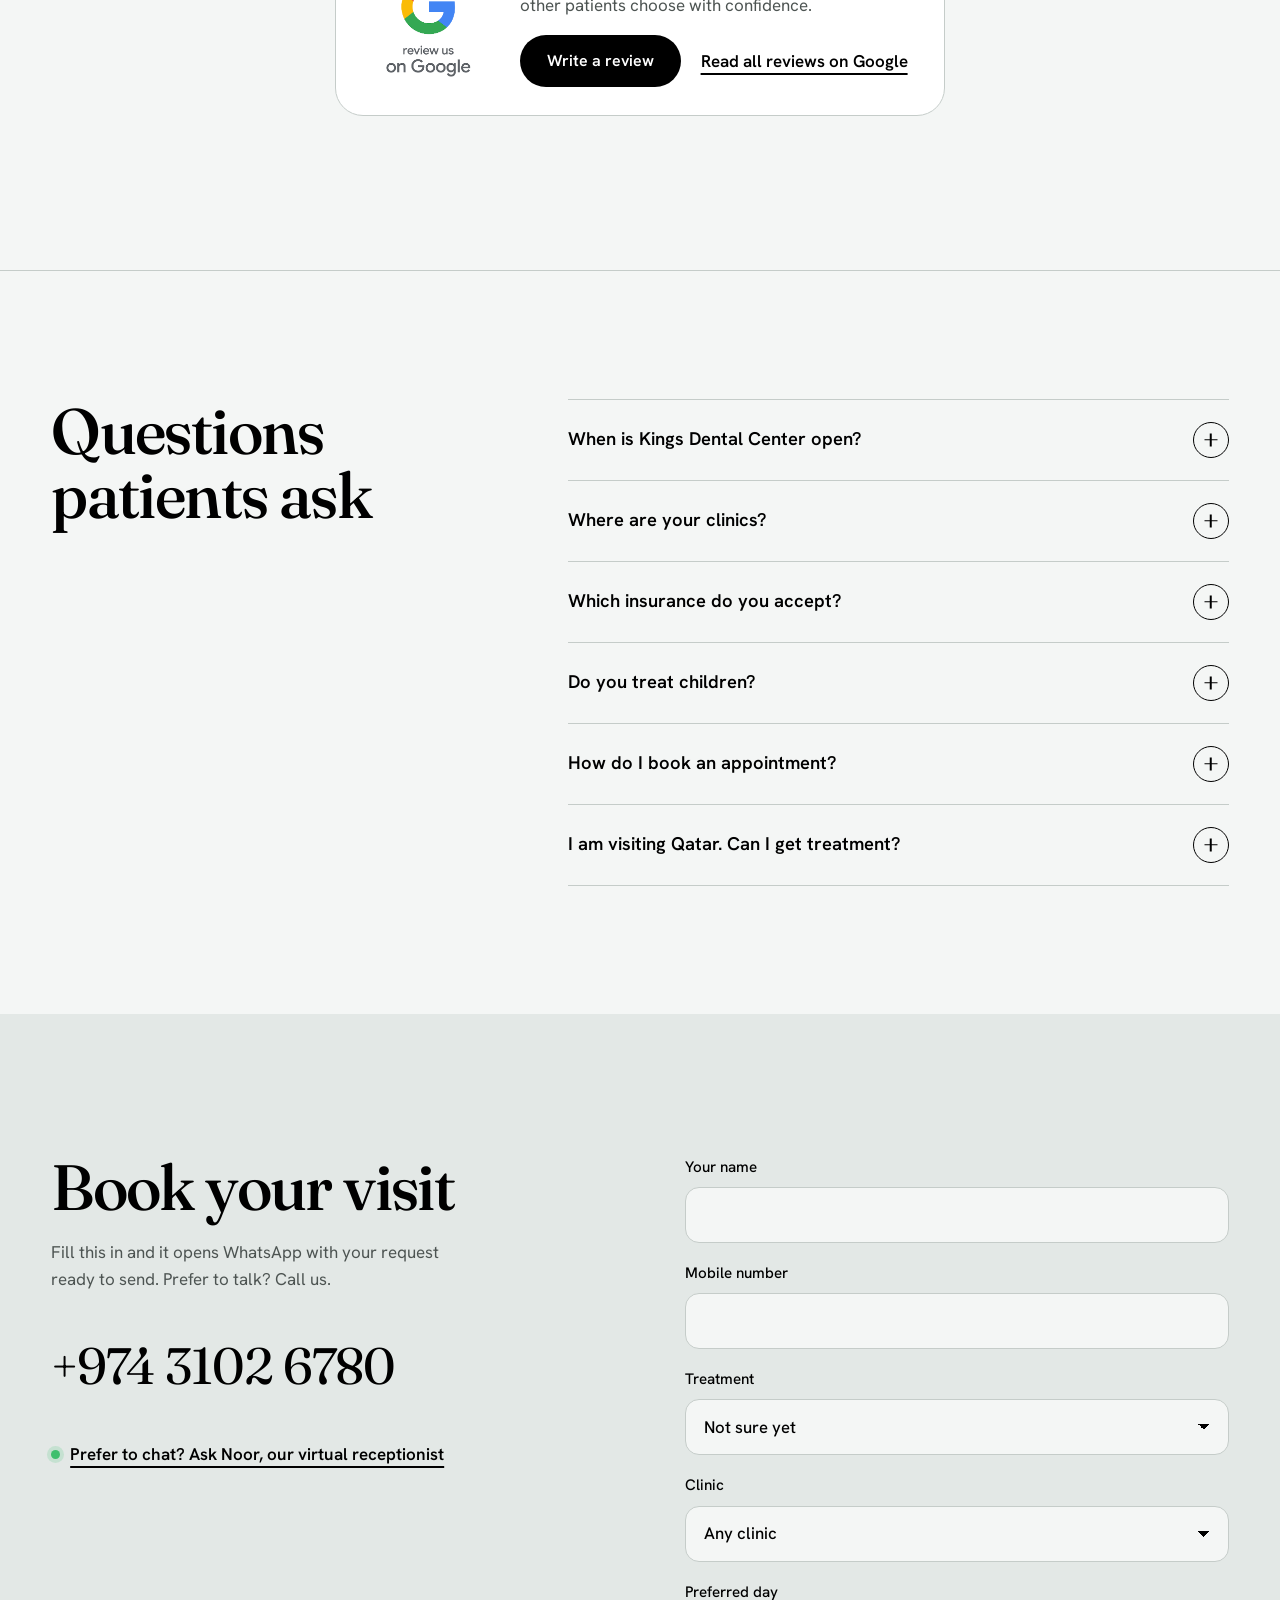
==== commit 1f12a3ea: "Noor: give the receptionist a personality; phone bar without number - Noor, warm Qatari-host voice i" ====
--- a/site/index.html
+++ b/site/index.html
@@ -15,7 +15,7 @@
 <link rel="preload" href="fonts/fraunces-latin-opsz-normal.woff2" as="font" type="font/woff2" crossorigin>
 <link rel="preload" href="fonts/hanken-grotesk-latin-wght-normal.woff2" as="font" type="font/woff2" crossorigin>
 <link rel="stylesheet" href="css/fonts.css?v=f7cd680e">
-<link rel="stylesheet" href="css/style.css?v=17e0c8f1">
+<link rel="stylesheet" href="css/style.css?v=64745b31">
 <script type="application/ld+json">
 {
  "@context": "https://schema.org",
@@ -398,9 +398,9 @@
 </footer>
 
 <nav class="dock" aria-label="Quick contact">
-  <a class="dock__call" href="tel:+97431026780">
-    <span class="status__dot"></span>
-    <span class="dock__txt"><span class="dock__state" data-status-short>Call us</span><span class="dock__num" dir="ltr">+974 3102 6780</span></span>
+  <a class="dock__call" href="tel:+97431026780" aria-label="Call +974 3102 6780">
+    <svg class="dock__ico" viewBox="0 0 24 24" aria-hidden="true"><path d="M6.6 3.5h2.6l1.4 4-2 1.5a12 12 0 0 0 6.4 6.4l1.5-2 4 1.4v2.6a1.8 1.8 0 0 1-2 1.8A16.6 16.6 0 0 1 4.8 5.5a1.8 1.8 0 0 1 1.8-2Z" fill="none" stroke="currentColor" stroke-width="1.7" stroke-linejoin="round"/></svg>
+    <span data-i18n="dockCall">Call</span><span class="status__dot dock__dot"></span>
   </a>
   <button class="dock__chat" type="button" data-open-chat>
     <svg class="dock__chat-crown" viewBox="100 228 815 492" aria-hidden="true"><path d="M 506.200 232.200 C 505.540 232.860, 505 233.992, 505 234.715 C 505 241.959, 488.695 282.016, 478.853 298.952 C 466.573 320.082, 448.019 341.889, 437.949 347.026 C 435.912 348.065, 433.997 349.567, 433.691 350.363 C 432.805 352.672, 407.015 364.705, 398.372 366.841 C 394.042 367.912, 385.325 369.053, 379 369.377 C 364.981 370.096, 361.927 370.883, 360.027 374.265 C 358.055 377.773, 358.189 377.844, 370.117 379.567 C 381.223 381.171, 400.668 387.928, 407.479 392.551 C 409.465 393.898, 411.319 395, 411.599 395 C 415.501 395, 437.967 415.408, 448.257 428.299 C 458.174 440.724, 471.249 462.316, 473.509 470 C 473.914 471.375, 474.738 473.115, 475.341 473.866 C 476.448 475.245, 477.511 477.783, 480.421 486 C 481.297 488.475, 482.461 491.281, 483.007 492.236 C 483.553 493.191, 484 494.852, 484 495.927 C 484 497.002, 484.398 498.128, 484.885 498.429 C 485.371 498.729, 486.019 500.219, 486.323 501.738 C 486.627 503.257, 488.254 508.534, 489.938 513.464 C 491.622 518.393, 493 523.591, 493 525.014 C 493 526.436, 493.411 528.028, 493.914 528.550 C 495.699 530.406, 503.995 577.679, 505.575 595 C 506.477 604.886, 507.127 606, 512 606 C 516.925 606, 517.551 604.882, 518.440 594.500 C 519.969 576.650, 527.400 532.595, 530.417 523.500 C 531.147 521.300, 532.449 517.025, 533.312 514 C 537.986 497.604, 538.195 496.985, 543.995 482.500 C 548.230 471.924, 559.629 449.082, 561.960 446.500 C 562.953 445.400, 564.457 443.150, 565.302 441.500 C 566.146 439.850, 568.786 436.170, 571.169 433.323 C 573.551 430.475, 576.850 426.260, 578.500 423.956 C 591.583 405.685, 625.468 383.710, 646.344 379.957 C 655.280 378.351, 657.196 377.398, 656.818 374.750 C 656.329 371.321, 652.386 370.099, 638.378 369.038 C 612.928 367.110, 590.293 357.120, 570.422 339.047 C 549.505 320.023, 530.220 285.499, 518.447 246 C 516.398 239.125, 514.279 232.938, 513.738 232.250 C 512.487 230.659, 507.772 230.628, 506.200 232.200 M 894.081 257.588 C 885.257 259.961, 882.670 262.114, 879.489 269.735 C 856.253 325.396, 799.085 359.780, 725.382 362.423 C 714.281 362.822, 713.047 363.336, 713.015 367.576 C 712.996 370.192, 715.881 372.780, 723.500 376.978 C 755.191 394.443, 770.645 425.582, 772.643 476 C 773.854 506.554, 769.126 537.247, 758.048 570.736 C 753.636 584.073, 752.959 591.005, 755.539 596.440 C 757.084 599.698, 763.629 606.738, 764.362 605.932 C 764.578 605.694, 767.018 600.100, 769.786 593.500 C 777.086 576.089, 793.326 537.448, 813.285 490 C 822.886 467.175, 847.265 409.125, 867.460 361 C 887.655 312.875, 905.263 271.083, 906.589 268.129 C 911.613 256.936, 907.959 253.857, 894.081 257.588 M 108.338 269.999 C 106.236 270.846, 106.464 271.555, 116.634 295.685 C 122.386 309.333, 128.659 324.676, 130.574 329.780 C 132.489 334.884, 135.009 341.184, 136.174 343.780 C 137.339 346.376, 138.718 349.625, 139.239 351 C 139.759 352.375, 140.818 354.774, 141.593 356.331 C 142.367 357.888, 143 359.639, 143 360.222 C 143 361.229, 144.250 364.111, 149.633 375.514 C 150.935 378.272, 152 381.283, 152 382.205 C 152 383.127, 152.415 384.138, 152.921 384.451 C 153.428 384.764, 154.601 387.154, 155.527 389.760 C 157.552 395.459, 158.930 398.904, 160.117 401.236 C 160.603 402.191, 161 403.476, 161 404.091 C 161 404.706, 162.171 407.525, 163.602 410.355 C 165.033 413.185, 167.516 419.100, 169.121 423.500 C 170.725 427.900, 172.456 432.400, 172.966 433.500 C 176.299 440.682, 180.001 449.348, 181.939 454.500 C 183.180 457.800, 184.559 461.400, 185.004 462.500 C 185.450 463.600, 186.482 466.300, 187.300 468.500 C 188.117 470.700, 190.342 475.875, 192.244 480 C 194.147 484.125, 196.730 490.200, 197.985 493.500 C 199.241 496.800, 200.718 500.625, 201.268 502 C 201.818 503.375, 202.607 505.400, 203.022 506.500 C 203.732 508.381, 207.865 518.469, 210.192 524 C 210.770 525.375, 211.856 527.681, 212.604 529.124 C 213.352 530.567, 221.883 551.705, 231.561 576.097 C 241.240 600.490, 249.392 620.825, 249.677 621.286 C 249.962 621.747, 251.167 620.859, 252.355 619.312 C 253.543 617.765, 256.424 614.640, 258.757 612.368 C 263.853 607.405, 264.047 605.412, 260.460 594.925 C 256.431 583.144, 252.382 567.203, 247.398 543.500 C 242.827 521.760, 242.767 521.223, 242.277 498 C 241.938 481.955, 242.154 472.755, 242.959 469 C 243.607 465.975, 244.525 461.250, 244.999 458.500 C 246.214 451.449, 248.591 441.913, 249.983 438.500 C 252.952 431.222, 257.924 421.218, 259.212 419.931 C 260.053 419.090, 261.440 417.051, 262.294 415.399 C 266.447 407.368, 284.023 392.712, 296.500 386.876 C 299.179 385.623, 299.500 384.993, 299.500 380.987 L 299.500 376.500 289.093 375.757 C 245.886 372.670, 219.899 365.049, 189.403 346.521 C 167.021 332.923, 142.049 304.107, 135.629 284.468 C 133.608 278.287, 128.748 272.211, 124.357 270.376 C 120.714 268.854, 111.703 268.642, 108.338 269.999 M 508.548 668.742 C 380.974 668.886, 276.226 669.374, 275.773 669.827 C 274.944 670.656, 276.914 675.605, 284.094 690.729 C 286.242 695.256, 288 699.256, 288 699.618 C 288 701.581, 296.211 717.001, 297.260 717.007 C 297.942 717.011, 394.986 717.014, 512.914 717.014 C 706.647 717.014, 727.495 716.862, 729.068 715.439 C 730.025 714.572, 732.038 709.957, 733.541 705.182 C 735.044 700.407, 736.845 694.700, 737.542 692.500 C 738.820 688.470, 740.448 684.249, 742.197 680.430 C 743.856 676.808, 743.720 668.577, 742 668.525 C 741.175 668.500, 636.122 668.598, 508.548 668.742" fill-rule="evenodd"/></svg>
@@ -413,10 +413,10 @@
 <script src="js/vendor/ScrollTrigger.min.js?v=5445d0e9"></script>
 <script src="js/vendor/SplitText.min.js?v=8b363297"></script>
 <script src="js/vendor/lenis.min.js?v=5a44a112"></script>
-<script src="js/content.js?v=1d254416"></script>
+<script src="js/content.js?v=1e9f3f9d"></script>
 <script src="js/treatments.js?v=95e75cef"></script>
 <script src="js/main.js?v=e43b8279"></script>
-<script src="js/receptionist.js?v=972dbd25"></script>
+<script src="js/receptionist.js?v=3fd9c56c"></script>
 </body>
 </html>
 
--- a/site/css/style.css
+++ b/site/css/style.css
@@ -798,3 +798,27 @@
   .dock__wa { padding: 0 11px; font-size: .86rem; }
   .dock__chat { width: 52px; }
 }
+
+/* phones: three equal actions, no number */
+@media (max-width: 860px) {
+  .dock__call, .dock__chat, .dock__wa { flex: 1 1 0; width: auto; min-width: 0; min-height: 56px; padding: 0 10px; display: flex; align-items: center; justify-content: center; gap: 8px; flex-direction: row; font-size: .95rem; font-weight: 600; }
+  .dock__chat { background: var(--maroon); }
+  .dock__chat-crown { width: 22px; }
+  .dock__chat::after { display: none; }
+  .dock__ico { width: 20px; height: 20px; flex: none; }
+  .dock__call { position: relative; }
+  .dock__dot { position: absolute; top: 12px; inset-inline-end: 16px; width: 7px; height: 7px; }
+}
+
+/* Noor: glowing avatar, typing state, celebration */
+.rx__glow { box-shadow: 0 0 0 0 rgba(138,21,56,.55); animation: rx-glow 3.2s ease-in-out infinite; }
+@keyframes rx-glow { 0%, 100% { box-shadow: 0 0 0 0 rgba(176,36,79,.0), 0 0 18px rgba(176,36,79,.35); } 50% { box-shadow: 0 0 0 6px rgba(176,36,79,.12), 0 0 28px rgba(176,36,79,.6); } }
+.rx.is-typing .rx__avatar { animation-duration: 1.1s; }
+.rx__title > span:first-child { font-size: 1.35rem; }
+.rx__confetti { position: absolute; inset: 0; pointer-events: none; overflow: hidden; z-index: 5; }
+.rx__confetti span { position: absolute; left: var(--x); bottom: -24px; animation: rx-rise 2.2s cubic-bezier(.2,.7,.3,1) var(--d) forwards; opacity: 0; }
+.rx__confetti .is-dot { width: 8px; height: 8px; border-radius: 2px; background: var(--maroon); }
+.rx__confetti .is-dot.is-light { background: #E7C9A0; }
+.rx__conf-crown { width: 22px; fill: var(--maroon); display: block; }
+@keyframes rx-rise { 0% { opacity: 0; transform: translateY(0) rotate(0); } 15% { opacity: 1; } 100% { opacity: 0; transform: translateY(-520px) rotate(var(--r)); } }
+@media (prefers-reduced-motion: reduce) { .rx__glow { animation: none; } }
